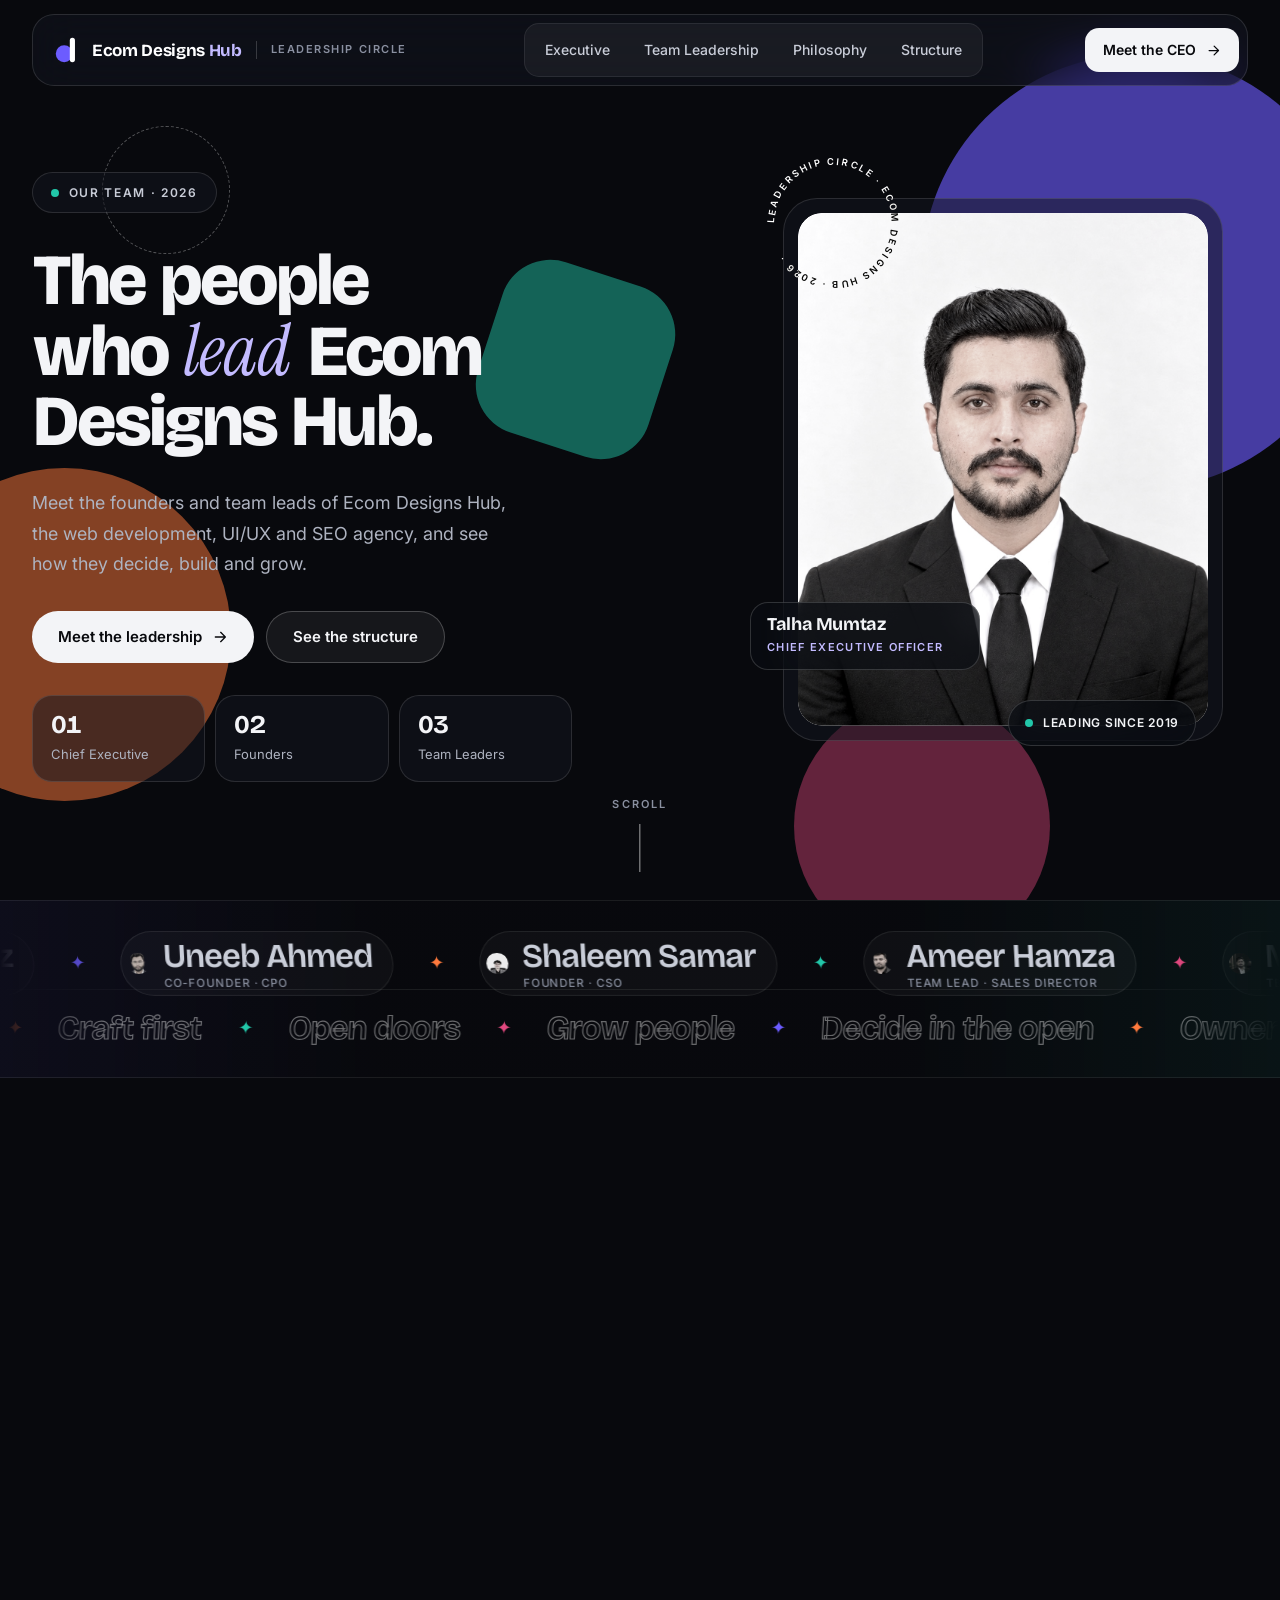
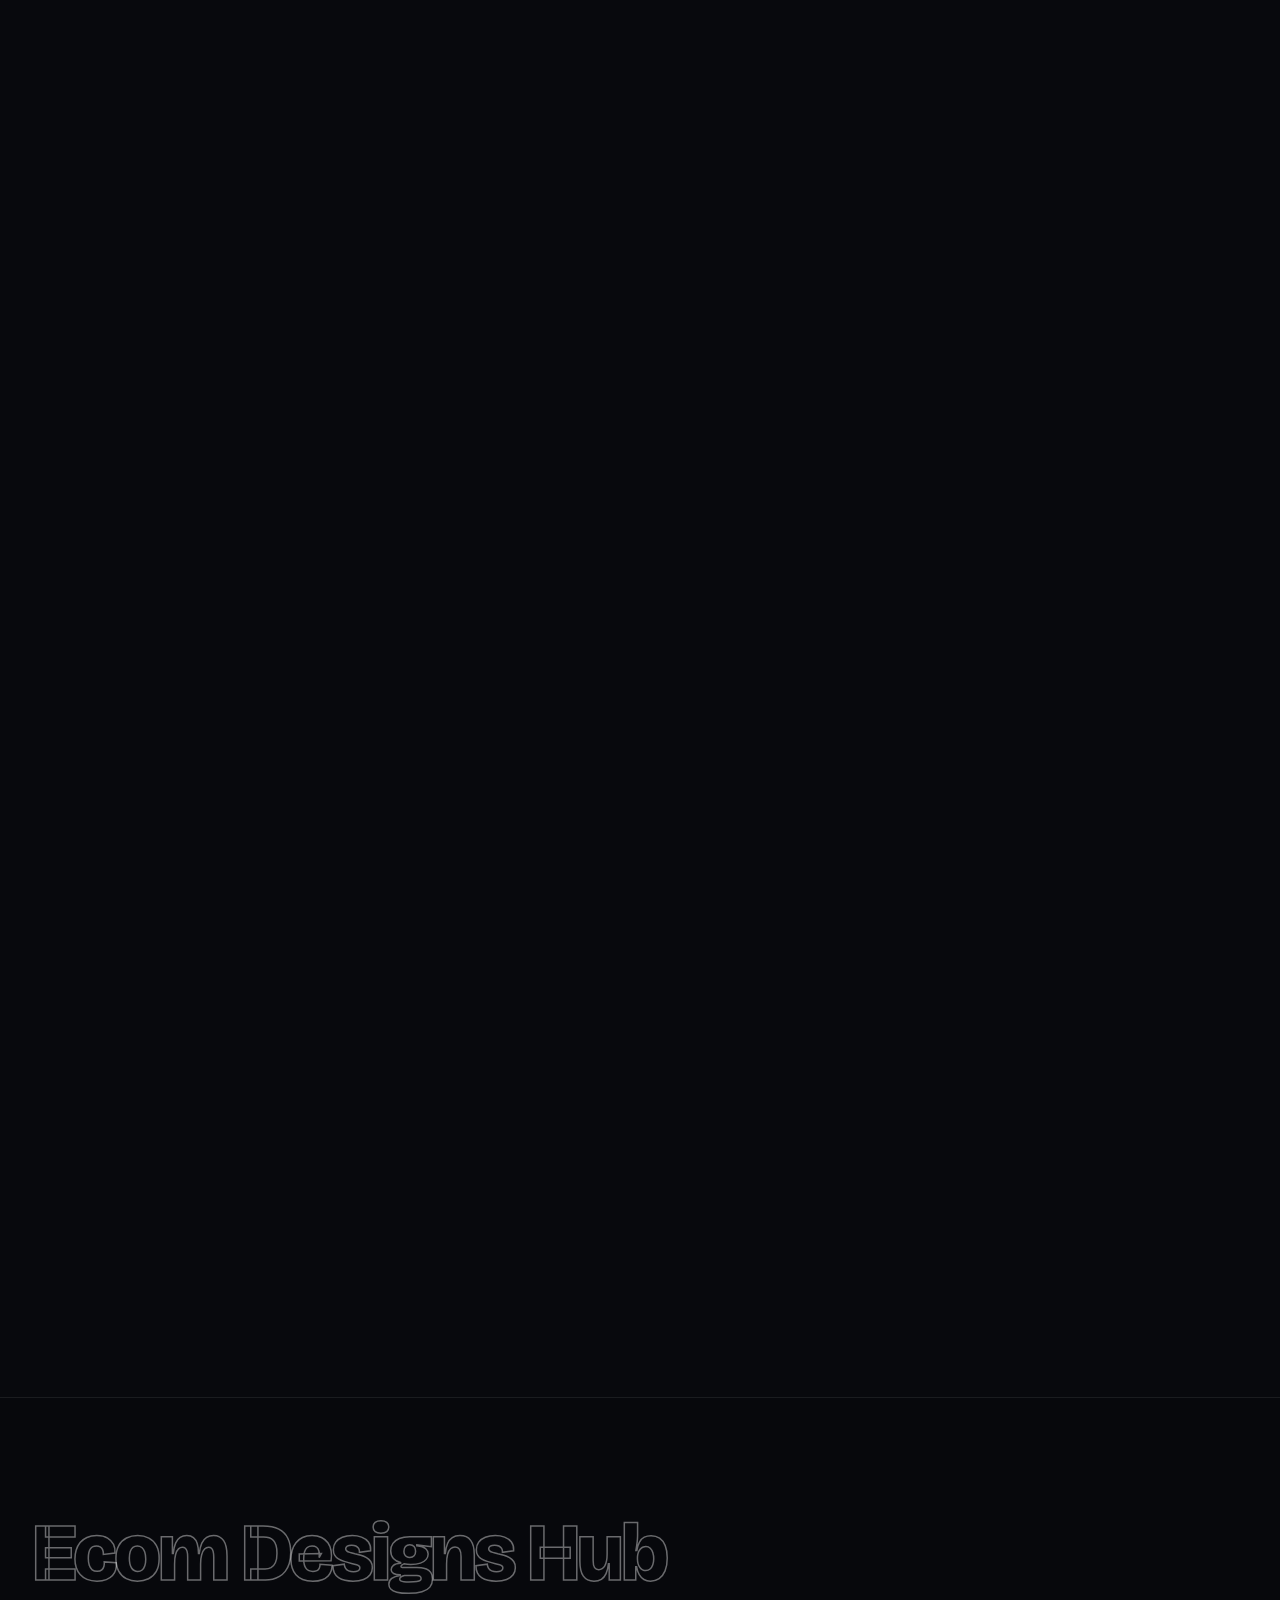
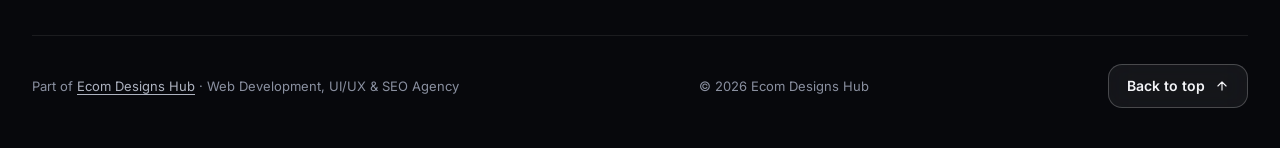
==== index.html @ f0efd085 "add new card" ====
<!doctype html>
<html lang="en">
<head>
  <meta charset="utf-8">
  <meta name="viewport" content="width=device-width, initial-scale=1, viewport-fit=cover">
  <meta name="robots" content="index, follow">
  <meta name="theme-color" content="#08090D">
  <title>Our Team | Ecom Designs Hub</title>
  <meta name="description" content="Meet the team behind Ecom Designs Hub, the web development, UI/UX and SEO agency. Our CEO, founders and team leads who guide sales, production and development.">
  <link rel="canonical" href="https://ecomdesignshub.info/">

  <meta property="og:type" content="website">
  <meta property="og:site_name" content="Ecom Designs Hub">
  <meta property="og:title" content="Our Team | Ecom Designs Hub">
  <meta property="og:description" content="Meet the CEO, founders and team leads behind Ecom Designs Hub.">
  <meta property="og:url" content="https://ecomdesignshub.info/">
  <meta property="og:image" content="https://ecomdesignshub.info/assets/ceo.jpg">
  <meta property="og:image:alt" content="Talha Mumtaz, CEO of Ecom Designs Hub">
  <meta name="twitter:card" content="summary_large_image">
  <meta name="twitter:title" content="Our Team | Ecom Designs Hub">
  <meta name="twitter:description" content="Meet the CEO, founders and team leads behind Ecom Designs Hub.">
  <meta name="twitter:image" content="https://ecomdesignshub.info/assets/ceo.jpg">

  <script type="application/ld+json">
  {
    "@context": "https://schema.org",
    "@graph": [
      {
        "@type": "Organization",
        "@id": "https://ecomdesignshub.com/#organization",
        "name": "Ecom Designs Hub",
        "url": "https://ecomdesignshub.com/",
        "founder": [
          { "@id": "https://ecomdesignshub.info/#shaleem-samar" },
          { "@id": "https://ecomdesignshub.info/#uneeb-ahmed" }
        ],
        "sameAs": [
          "https://ecomdesignshub.info/",
          "https://fursonadesignshub.com/"
        ]
      },
      {
        "@type": "AboutPage",
        "@id": "https://ecomdesignshub.info/#webpage",
        "url": "https://ecomdesignshub.info/",
        "name": "Our Team | Ecom Designs Hub",
        "description": "Meet the team behind Ecom Designs Hub: the CEO, founders and team leads.",
        "about": { "@id": "https://ecomdesignshub.com/#organization" },
        "mainEntity": { "@id": "https://ecomdesignshub.com/#organization" }
      },
      { "@type": "Person", "@id": "https://ecomdesignshub.info/#talha-mumtaz", "name": "Talha Mumtaz", "jobTitle": "Chief Executive Officer", "image": "https://ecomdesignshub.info/assets/ceo.jpg", "worksFor": { "@id": "https://ecomdesignshub.com/#organization" } },
      { "@type": "Person", "@id": "https://ecomdesignshub.info/#uneeb-ahmed", "name": "Uneeb Ahmed", "jobTitle": "Co-Founder & Chief Production Officer", "image": "https://ecomdesignshub.info/assets/uneebCo-founder.png", "worksFor": { "@id": "https://ecomdesignshub.com/#organization" } },
      { "@type": "Person", "@id": "https://ecomdesignshub.info/#shaleem-samar", "name": "Shaleem Samar", "jobTitle": "Founder & Chief Sales Officer", "image": "https://ecomdesignshub.info/assets/shaleem-portrait.jpg", "worksFor": { "@id": "https://ecomdesignshub.com/#organization" } },
      { "@type": "Person", "@id": "https://ecomdesignshub.info/#muhammad-farooq", "name": "Muhammad Farooq", "jobTitle": "Team Lead & Floor Manager", "worksFor": { "@id": "https://ecomdesignshub.com/#organization" } },
      { "@type": "Person", "@id": "https://ecomdesignshub.info/#ameer-hamza", "name": "Ameer Hamza", "jobTitle": "Team Lead & Sales Director", "worksFor": { "@id": "https://ecomdesignshub.com/#organization" } },
      { "@type": "Person", "@id": "https://ecomdesignshub.info/#muhammad-moiz", "name": "Muhammad Moiz", "jobTitle": "Team Lead, Development", "worksFor": { "@id": "https://ecomdesignshub.com/#organization" } },
      { "@type": "Person", "@id": "https://ecomdesignshub.info/#kashmala", "name": "Kashmala", "jobTitle": "HR Manager & Marketing Head", "image": "https://ecomdesignshub.info/assets/kashmala.jpeg", "worksFor": { "@id": "https://ecomdesignshub.com/#organization" } }
    ]
  }
  </script>
  <link rel="preconnect" href="https://fonts.googleapis.com">
  <link rel="preconnect" href="https://fonts.gstatic.com" crossorigin>
  <link rel="icon" type="image/svg+xml" href="assets/logo-mark.svg">
  <link rel="stylesheet" href="https://fonts.googleapis.com/css2?family=Bricolage+Grotesque:opsz,wght@12..96,400..800&family=Instrument+Serif:ital@0;1&family=Inter:wght@400;500;600;700&family=Oswald:wght@400;500;600&display=swap">
  <link rel="stylesheet" href="styles.css">
</head>
<body class="is-loading">

  <!-- Preloader -->
  <div class="preloader" aria-hidden="true">
    <div class="pl-head pl-fade">
      <span class="pl-brand-sm"><img class="pl-mark" src="assets/logo-mark.svg" alt="" width="38" height="38">Leadership Circle</span>
      <span class="pl-meta">Our team · 2026</span>
    </div>
    <div class="pl-center">
      <span class="pl-ring"></span>
      <span class="pl-orb"></span>
      <span class="pl-chip pl-fade"><span class="pulse"></span>Meet our team</span>
      <p class="pl-word" id="plWord"><span class="pl-l">Ecom</span> <span class="pl-l"><em>Designs</em></span> <span class="pl-l">Hub</span></p>
      <p class="pl-tag pl-fade">The people who lead us</p>
    </div>
    <div class="pl-foot pl-fade">
      <span class="pl-label">Loading leadership</span>
      <span class="pl-bar"><span id="plBar"></span></span>
      <span class="pl-count"><span id="plCount">0</span>%</span>
    </div>
  </div>

  <!-- Hover cursor ring (fine pointers only, shown over interactive elements) -->
  <div class="cursor-ring" aria-hidden="true"><span class="cursor-label"></span></div>

  <!-- Scroll progress -->
  <div class="progress" aria-hidden="true"></div>

  <!-- Solid shapes behind the glass -->
  <div class="bg-shapes" aria-hidden="true">
    <div class="shape s1" data-speed="-0.12" data-depth="24"><span></span></div>
    <div class="shape s2" data-speed="0.08" data-depth="-18"><span></span></div>
    <div class="shape s3" data-speed="-0.2" data-depth="30"><span></span></div>
    <div class="shape s4" data-speed="0.16" data-depth="-26"><span></span></div>
    <div class="shape s5" data-speed="-0.06" data-depth="14"><span></span></div>
  </div>

  <a class="skip-link" href="#main">Skip to content</a>

  <!-- Header -->
  <header class="header" id="header">
    <div class="header-inner glass">
      <a class="brand" href="https://ecomdesignshub.com/" target="_blank" rel="noopener" aria-label="Ecom Designs Hub website (opens in a new tab)">
        <svg class="brand-mark" viewBox="0 0 32 32" width="30" height="30" aria-hidden="true">
          <circle class="bm-bowl" cx="13" cy="20" r="9"/>
          <rect class="bm-stem" x="19" y="3" width="5.5" height="26" rx="2.75"/>
        </svg>
        <span class="brand-name">Ecom Designs <b>Hub</b></span>
        <span class="brand-sep" aria-hidden="true"></span>
        <span class="brand-tag">Leadership Circle</span>
      </a>
      <nav class="nav" aria-label="Primary">
        <a class="nav-link" href="#executive" data-section="executive">Executive</a>
        <a class="nav-link" href="#team" data-section="team">Team Leadership</a>
        <a class="nav-link" href="#philosophy" data-section="philosophy">Philosophy</a>
        <a class="nav-link" href="#structure" data-section="structure">Structure</a>
      </nav>
      <div class="header-actions">
        <button type="button" class="btn btn-light btn-sm" data-open="talha" data-magnetic>
          Meet the CEO
          <svg width="15" height="15" viewBox="0 0 24 24" fill="none" stroke="currentColor" stroke-width="2" stroke-linecap="round" stroke-linejoin="round" aria-hidden="true"><path d="M5 12h14M13 5l7 7-7 7"/></svg>
        </button>
        <button type="button" class="burger" id="burger" aria-expanded="false" aria-controls="mobileMenu" aria-label="Open menu">
          <span></span><span></span>
        </button>
      </div>
    </div>
  </header>

  <!-- Mobile menu -->
  <div class="mobile-menu" id="mobileMenu" aria-hidden="true">
    <nav class="mm-nav" aria-label="Mobile">
      <a class="mm-link" href="#executive" style="--i:0"><span>01</span>Executive</a>
      <a class="mm-link" href="#team" style="--i:1"><span>02</span>Team Leadership</a>
      <a class="mm-link" href="#philosophy" style="--i:2"><span>03</span>Philosophy</a>
      <a class="mm-link" href="#structure" style="--i:3"><span>04</span>Structure</a>
    </nav>
    <div class="mm-foot" style="--i:4">
      <button type="button" class="btn btn-accent" data-open="talha">Meet the CEO</button>
      <a class="mm-note" href="https://ecomdesignshub.com/">Visit Ecom Designs Hub</a>
    </div>
  </div>

  <main id="main">

    <!-- 1. Hero -->
    <section class="hero" id="top">
      <div class="container hero-grid">
        <div class="hero-copy">
          <span class="eyebrow-chip glass" data-hero style="--d:.1s"><span class="pulse"></span>Our Team · 2026</span>
          <h1 class="hero-title" data-split data-hero-split>The people<br>who <em>lead</em> Ecom Designs Hub.</h1>
          <p class="hero-sub" data-hero style="--d:.5s">Meet the founders and team leads of Ecom Designs Hub, the web development, UI/UX and SEO agency, and see how they decide, build and grow.</p>
          <div class="hero-ctas" data-hero style="--d:.62s">
            <a class="btn btn-light" href="#executive" data-magnetic>
              Meet the leadership
              <svg width="16" height="16" viewBox="0 0 24 24" fill="none" stroke="currentColor" stroke-width="2" stroke-linecap="round" stroke-linejoin="round" aria-hidden="true"><path d="M5 12h14M13 5l7 7-7 7"/></svg>
            </a>
            <a class="btn btn-ghost" href="#structure" data-magnetic>See the structure</a>
          </div>
          <div class="hero-stats" data-hero style="--d:.74s">
            <div class="stat glass"><strong data-count="1" data-pad="2">00</strong><span>Chief Executive</span></div>
            <div class="stat glass"><strong data-count="2" data-pad="2">00</strong><span>Founders</span></div>
            <div class="stat glass"><strong data-count="4" data-pad="2">00</strong><span>Team Leaders</span></div>
          </div>
        </div>

        <div class="hero-visual" data-hero style="--d:.3s">
          <svg class="ring-text" viewBox="0 0 200 200" aria-hidden="true">
            <defs><path id="circlePath" d="M100,100 m-78,0 a78,78 0 1,1 156,0 a78,78 0 1,1 -156,0"/></defs>
            <text><textPath href="#circlePath">LEADERSHIP CIRCLE · ECOM DESIGNS HUB · 2026 · </textPath></text>
          </svg>
          <div class="tilt-wrap" data-tilt>
            <button type="button" class="portrait-card glass" data-open="talha" data-cursor="View" aria-label="Open profile of Talha Mumtaz, Chief Executive Officer">
              <span class="portrait-img"><img src="assets/ceo.jpg" alt="" width="1086" height="1448"></span>
              <span class="float-chip chip-name glass-dark"><strong>Talha Mumtaz</strong><small>Chief Executive Officer</small></span>
              <span class="float-chip chip-since glass-dark"><span class="pulse"></span>Leading since 2019</span>
            </button>
          </div>
        </div>
      </div>
      <a class="scroll-cue" href="#executive" aria-label="Scroll to executive leadership"><span>Scroll</span><i></i></a>
    </section>

    <!-- Marquee -->
    <section class="marquee" aria-hidden="true">
      <div class="mq-row"><div class="mq-track" id="mqNames"></div></div>
      <div class="mq-row reverse"><div class="mq-track outline" id="mqValues"></div></div>
    </section>

    <!-- 2. Executive leadership -->
    <section class="section" id="executive" aria-labelledby="exec-title">
      <div class="container">
        <header class="section-head">
          <div>
            <span class="kicker" data-reveal>01 — Executive Leadership</span>
            <h2 class="section-title" id="exec-title" data-split>Those who <em>set</em> direction.</h2>
          </div>
          <p class="section-lede" data-reveal style="--d:.15s">The chief executive and the two founders accountable for the company’s strategy, craft and people.</p>
        </header>
        <div id="ceoFeature"></div>
        <div class="founders" id="founders"></div>
      </div>
    </section>

    <!-- 3. Team leadership -->
    <section class="section" id="team" aria-labelledby="team-title">
      <div class="container">
        <header class="section-head">
          <div>
            <span class="kicker" data-reveal>02 — Team Leadership</span>
            <h2 class="section-title" id="team-title" data-split>Those who <em>guide</em> the teams.</h2>
          </div>
          <p class="section-lede" data-reveal style="--d:.15s">Four team leads and managers who turn direction into delivery, day to day.</p>
        </header>
        <div class="tabs glass" role="group" aria-label="Filter by team" data-reveal>
          <span class="tab-indicator" aria-hidden="true"></span>
          <button type="button" class="tab is-active" data-filter="all" aria-pressed="true">All teams</button>
          <button type="button" class="tab" data-filter="Sales" aria-pressed="false">Sales</button>
          <button type="button" class="tab" data-filter="Development" aria-pressed="false">Development</button>
          <button type="button" class="tab" data-filter="HR &amp; Marketing" aria-pressed="false">HR &amp; Marketing</button>
        </div>
        <div class="team-grid" id="teamGrid"></div>
      </div>
    </section>

    <!-- 4. Philosophy -->
    <section class="section" id="philosophy" aria-labelledby="phil-title">
      <div class="container">
        <div class="philo">
          <div class="philo-quote glass" data-reveal>
            <span class="kicker kicker-warm">03 — Leadership Philosophy</span>
            <h2 class="philo-title" id="phil-title">“Lead close to the work, decide in the open, and leave every client <em>better</em> than we found them.”</h2>
            <span class="philo-sign">— The leadership team</span>
          </div>
          <ol class="principles">
            <li class="principle glass" data-reveal><span class="pn">01</span><div><h3>Ownership</h3><p>Every project has one clear owner who sees it through, start to finish.</p></div></li>
            <li class="principle glass" data-reveal style="--d:.08s"><span class="pn">02</span><div><h3>Craft first</h3><p>Quality is reviewed before speed is celebrated.</p></div></li>
            <li class="principle glass" data-reveal style="--d:.16s"><span class="pn">03</span><div><h3>Open doors</h3><p>Anyone can bring a problem to any leader, any day.</p></div></li>
            <li class="principle glass" data-reveal style="--d:.24s"><span class="pn">04</span><div><h3>Grow people</h3><p>Leads are measured by how their teams grow.</p></div></li>
          </ol>
        </div>
      </div>
    </section>

    <!-- 5. Structure -->
    <section class="section" id="structure" aria-labelledby="struct-title">
      <div class="container">
        <header class="section-head">
          <div>
            <span class="kicker" data-reveal>04 — Leadership Connections</span>
            <h2 class="section-title" id="struct-title" data-split>How it all <em>connects.</em></h2>
          </div>
          <p class="section-lede" data-reveal style="--d:.15s">Reporting lines from the CEO, through the founders, to each team. Tap anyone to open their profile.</p>
        </header>
        <div class="tree-wrap glass" data-reveal>
          <ul class="tree">
            <li style="--lvl:0">
              <button type="button" class="node node-ceo" data-open="talha"><span class="av"><img src="assets/ceo.jpg" alt=""></span><span class="nt"><strong>Talha Mumtaz</strong><small>Chief Executive Officer</small></span></button>
              <ul>
                <li style="--lvl:1">
                  <button type="button" class="node" data-open="uneeb"><span class="av"><img src="assets/uneebCo-founder.png" alt="" class="cutout"></span><span class="nt"><strong>Uneeb Ahmed</strong><small>Co-Founder · CPO</small></span></button>
                </li>
                <li style="--lvl:1">
                  <button type="button" class="node" data-open="shaleem"><span class="av"><img src="assets/shaleem-portrait.jpg" alt=""></span><span class="nt"><strong>Shaleem Samar</strong><small>Founder · CSO</small></span></button>
                  <ul>
                    <li style="--lvl:2"><button type="button" class="node node-team" data-open="farooq"><span class="av sq"><img src="assets/farooq-TlandFloorManager.PNG" alt=""></span><span class="nt"><strong>Farooq</strong><small>Team Lead · Floor Manager</small></span></button></li>
                    <li style="--lvl:2"><button type="button" class="node node-team" data-open="hamza"><span class="av sq"><img src="assets/Ameer Hamza.png" alt="" class="cutout"></span><span class="nt"><strong>Ameer Hamza</strong><small>Team Lead · Sales Director</small></span></button></li>
                  </ul>
                </li>
                <li style="--lvl:1"><button type="button" class="node node-team" data-open="moiz"><span class="av sq"><img src="assets/MoizTL.jpg" alt=""></span><span class="nt"><strong>Muhammad Moiz</strong><small>Team Lead · Development</small></span></button></li>
                <li style="--lvl:1"><button type="button" class="node node-team" data-open="kashmala"><span class="av sq"><img src="assets/kashmala.jpeg" alt=""></span><span class="nt"><strong>Kashmala</strong><small>HR Manager · Marketing Head</small></span></button></li>
              </ul>
            </li>
          </ul>
        </div>
      </div>
    </section>
  </main>

  <!-- Footer -->
  <footer class="footer">
    <div class="container">
      <a class="footer-word" href="#top" aria-label="Back to top">Ecom Designs Hub</a>
      <div class="footer-row">
        <span>Part of <a href="https://ecomdesignshub.com/">Ecom Designs Hub</a> · Web Development, UI/UX &amp; SEO Agency</span>
        <span>© <span id="year">2026</span> Ecom Designs Hub</span>
        <a class="btn btn-ghost btn-sm" href="#top" data-magnetic>
          Back to top
          <svg width="14" height="14" viewBox="0 0 24 24" fill="none" stroke="currentColor" stroke-width="2" stroke-linecap="round" stroke-linejoin="round" aria-hidden="true"><path d="M12 19V5M5 12l7-7 7 7"/></svg>
        </a>
      </div>
    </div>
  </footer>

  <!-- Profile drawer -->
  <div class="drawer" id="drawer" aria-hidden="true">
    <div class="drawer-backdrop" data-close></div>
    <aside class="drawer-panel" role="dialog" aria-modal="true" aria-labelledby="dName">
      <button type="button" class="drawer-close" data-close aria-label="Close profile">
        <svg width="18" height="18" viewBox="0 0 24 24" fill="none" stroke="currentColor" stroke-width="2" stroke-linecap="round" aria-hidden="true"><path d="M6 6l12 12M18 6L6 18"/></svg>
      </button>
      <div class="drawer-body" id="drawerBody"></div>
    </aside>
  </div>

  <script src="script.js" defer></script>
</body>
</html>
---- styles.css ----
/* ==========================================================================
   Ecom Designs Hub — Leadership Circle
   Dark glass theme · solid colours only (no gradients)
   ========================================================================== */

:root {
  --bg: #08090D;
  --bg-2: #0E1017;
  --text: #F3F4F7;
  --muted: #AEB3C0;
  --muted-2: #C9CDD8;
  --faint: #8A90A0;

  --accent: #6C5CFF;
  --accent-light: #C3BBFF;
  --orange: #FF7A3D;
  --orange-light: #FFC7AB;
  --teal: #22C7A9;
  --teal-light: #A6F0E2;
  --pink: #E2487F;
  --brand-green: #8DC63F;

  --glass: rgba(20, 22, 31, 0.52);
  --glass-strong: rgba(14, 16, 23, 0.8);
  --glass-border: rgba(255, 255, 255, 0.12);
  --glass-border-strong: rgba(255, 255, 255, 0.2);
  --line: rgba(255, 255, 255, 0.28);

  --font-display: 'Bricolage Grotesque', 'Inter', system-ui, sans-serif;
  --font-serif: 'Instrument Serif', Georgia, serif;
  --font-body: 'Inter', system-ui, -apple-system, sans-serif;

  --gutter: clamp(16px, 4vw, 32px);
  --ease: cubic-bezier(.2, .8, .2, 1);
  --ease-io: cubic-bezier(.76, 0, .24, 1);
  --header-h: 84px;
}

/* ---------- Base ---------- */
*, *::before, *::after { box-sizing: border-box; }
html { scroll-behavior: smooth; scroll-padding-top: 100px; -webkit-text-size-adjust: 100%; }
body {
  margin: 0;
  background: var(--bg);
  color: var(--text);
  font-family: var(--font-body);
  font-size: 16px;
  line-height: 1.6;
  overflow-x: hidden;
  -webkit-font-smoothing: antialiased;
}
body.is-loading, body.is-locked { overflow: hidden; }
img { display: block; max-width: 100%; height: auto; }
a { color: inherit; text-decoration: none; }
button { font: inherit; color: inherit; background: none; border: 0; padding: 0; cursor: pointer; text-align: inherit; }
h1, h2, h3, p, ol, ul, dl, dd { margin: 0; }
ol, ul { padding: 0; list-style: none; }
::selection { background: var(--accent); color: #fff; }

/* ---------- Scrollbars ---------- */
html { color-scheme: dark; }
::-webkit-scrollbar { width: 10px; height: 10px; }
::-webkit-scrollbar-track { background: var(--bg); }
::-webkit-scrollbar-thumb { background: rgba(255, 255, 255, .16); border: 3px solid var(--bg); border-radius: 10px; }
::-webkit-scrollbar-thumb:hover { background: var(--accent); }
::-webkit-scrollbar-button { display: none; }
::-webkit-scrollbar-corner { background: transparent; }
/* Firefox only — in Chrome, scrollbar-color would override the ::-webkit styles above */
@supports not selector(::-webkit-scrollbar) {
  html { scrollbar-width: thin; scrollbar-color: rgba(255, 255, 255, .2) var(--bg); }
  .drawer-panel { scrollbar-width: thin; scrollbar-color: rgba(255, 255, 255, .2) transparent; }
}
:focus-visible { outline: 2px solid var(--accent-light); outline-offset: 3px; border-radius: 10px; }
em { font-family: var(--font-serif); font-style: italic; font-weight: 400; letter-spacing: -0.01em; color: var(--accent-light); }

.container { width: min(1280px, 100% - 2 * var(--gutter)); margin-inline: auto; }
main, .footer, .marquee { position: relative; z-index: 1; }

.skip-link { position: absolute; left: 16px; top: -60px; z-index: 200; padding: 12px 18px; background: #fff; color: #000; border-radius: 10px; font-weight: 600; }
.skip-link:focus { top: 16px; }

.glass {
  background: var(--glass);
  -webkit-backdrop-filter: blur(24px) saturate(160%);
  backdrop-filter: blur(24px) saturate(160%);
  border: 1px solid var(--glass-border);
}
.glass-dark {
  background: rgba(10, 12, 18, 0.68);
  -webkit-backdrop-filter: blur(18px) saturate(150%);
  backdrop-filter: blur(18px) saturate(150%);
  border: 1px solid rgba(255, 255, 255, 0.16);
}

.pulse { display: inline-block; width: 8px; height: 8px; border-radius: 50%; background: var(--teal); flex: none; animation: pulse 2.2s ease-in-out infinite; }

/* ---------- Preloader ---------- */
.preloader {
  position: fixed; inset: 0; z-index: 150;
  display: grid; grid-template-rows: auto 1fr auto;
  padding: clamp(20px, 3vw, 36px);
  background: #0B0C11;
  overflow: hidden;
  transition: transform 1.1s var(--ease-io);
}
body.loaded .preloader { transform: translateY(-100%); transition-delay: .65s; }

.pl-head { position: relative; z-index: 1; display: flex; justify-content: space-between; align-items: center; gap: 16px; font-size: 12px; font-weight: 600; letter-spacing: .16em; text-transform: uppercase; color: var(--faint); }
.pl-brand-sm { display: inline-flex; align-items: center; gap: 12px; color: var(--muted-2); }
.pl-mark { width: 38px; height: 38px; border-radius: 11px; border: 1px solid rgba(108, 92, 255, .45); }

.pl-center { position: relative; display: flex; flex-direction: column; align-items: center; justify-content: center; gap: clamp(18px, 2.4vw, 30px); text-align: center; }
.pl-ring { position: absolute; width: min(78vw, 640px); aspect-ratio: 1; border-radius: 50%; border: 1px dashed rgba(255, 255, 255, .12); animation: spin 50s linear infinite; }
.pl-orb { position: absolute; width: min(36vw, 300px); aspect-ratio: 1; border-radius: 50%; background: var(--accent); opacity: .22; animation: plOrb 1.6s var(--ease) both; }
.pl-chip { position: relative; display: inline-flex; align-items: center; gap: 10px; padding: 9px 16px; border-radius: 999px; background: rgba(255, 255, 255, .06); border: 1px solid rgba(255, 255, 255, .12); -webkit-backdrop-filter: blur(16px); backdrop-filter: blur(16px); font-size: 11px; font-weight: 600; letter-spacing: .16em; text-transform: uppercase; color: var(--muted-2); }
.pl-word { position: relative; margin: 0; font-family: var(--font-display); font-weight: 700; font-size: clamp(48px, 10vw, 152px); line-height: .95; letter-spacing: -.05em; color: var(--text); visibility: hidden; }
.pl-word.is-split { visibility: visible; }
.pl-word em { font-weight: 400; letter-spacing: -.02em; color: var(--accent-light); padding-right: .04em; }
.pl-l { white-space: nowrap; }
.pl-word .c { display: inline-block; overflow: hidden; vertical-align: top; padding-bottom: .12em; margin-bottom: -.12em; }
.pl-word em .c { padding-right: .08em; margin-right: -.08em; } /* keep italic overhang from clipping */
.pl-word .ci { display: inline-block; transform: translateY(115%); }
.pl-word.is-split .ci { animation: plIn 1s var(--ease) both; animation-delay: calc(var(--i) * 45ms + .15s); }
body.loaded .pl-word .ci { animation: plOut .7s var(--ease-io) both; animation-delay: calc(var(--i) * 22ms); }
.pl-tag { position: relative; margin: 0; font-family: var(--font-serif); font-style: italic; font-size: clamp(18px, 1.8vw, 24px); color: var(--muted); }

.pl-foot { position: relative; z-index: 1; display: grid; grid-template-columns: auto minmax(0, 1fr) auto; align-items: center; gap: clamp(14px, 2vw, 28px); font-size: 12px; font-weight: 600; letter-spacing: .16em; text-transform: uppercase; color: var(--faint); }
.pl-bar { height: 2px; border-radius: 2px; background: rgba(255, 255, 255, .1); overflow: hidden; }
.pl-bar span { display: block; height: 100%; width: 100%; background: var(--accent); transform: scaleX(0); transform-origin: 0 50%; }
.pl-count { min-width: 4ch; text-align: right; font-family: var(--font-display); font-weight: 600; font-size: clamp(26px, 2.6vw, 36px); letter-spacing: -.03em; color: var(--text); font-variant-numeric: tabular-nums; text-transform: none; }

.pl-fade { animation: plFadeIn .9s var(--ease) both; animation-delay: .5s; }
body.loaded .pl-fade { animation: plFadeOut .45s var(--ease) both; }
body.loaded .pl-orb { animation: plOrbOut .8s var(--ease-io) both; }

/* ---------- Cursor ---------- */
/* the native cursor stays as is; the ring only appears over interactive elements */
.cursor-ring {
  position: fixed; top: 0; left: 0; z-index: 140; pointer-events: none;
  width: 20px; height: 20px; margin: -10px 0 0 -10px; border-radius: 50%;
  border: 1px solid var(--accent-light);
  display: grid; place-items: center;
  opacity: 0;
  transition: width .4s var(--ease), height .4s var(--ease), margin .4s var(--ease), background-color .3s, border-color .3s, opacity .3s;
}
body.has-cursor .cursor-ring.is-hover { opacity: 1; width: 52px; height: 52px; margin: -26px 0 0 -26px; background: rgba(108, 92, 255, .14); }
body.has-cursor .cursor-ring.is-label { opacity: 1; width: 80px; height: 80px; margin: -40px 0 0 -40px; border-color: var(--accent); background: var(--accent); }
.cursor-label { font-size: 11px; font-weight: 700; letter-spacing: .12em; text-transform: uppercase; color: #fff; opacity: 0; transition: opacity .2s; }
.cursor-ring.is-label .cursor-label { opacity: 1; }

/* ---------- Progress ---------- */
.progress { position: fixed; top: 0; left: 0; z-index: 60; width: 100%; height: 3px; background: var(--accent); transform: scaleX(var(--p, 0)); transform-origin: 0 50%; }

/* ---------- Background shapes ---------- */
.bg-shapes { position: fixed; inset: 0; z-index: 0; pointer-events: none; overflow: hidden; }
.shape { position: absolute; will-change: transform; }
.shape span { display: block; width: 100%; height: 100%; animation: float 10s ease-in-out infinite alternate; }
.s1 { top: 6%; right: -6%; width: clamp(240px, 34vw, 500px); aspect-ratio: 1; }
.s1 span { border-radius: 50%; background: var(--accent); opacity: .62; }
.s2 { top: 52%; left: -8%; width: clamp(200px, 26vw, 380px); aspect-ratio: 1; }
.s2 span { border-radius: 50%; background: var(--orange); opacity: .5; animation-duration: 13s; animation-direction: alternate-reverse; }
.s3 { top: 30%; left: 38%; width: clamp(120px, 14vw, 220px); aspect-ratio: 1; }
.s3 span { border-radius: 28%; background: var(--teal); opacity: .48; transform: rotate(18deg); animation-name: floatRot; animation-duration: 15s; }
.s4 { bottom: -6%; right: 18%; width: clamp(160px, 20vw, 300px); aspect-ratio: 1; }
.s4 span { border-radius: 50%; background: var(--pink); opacity: .42; animation-duration: 11s; }
.s5 { top: 14%; left: 8%; width: clamp(90px, 10vw, 150px); aspect-ratio: 1; }
.s5 span { border-radius: 50%; border: 1.5px dashed rgba(255, 255, 255, .3); animation: spin 30s linear infinite; }

/* ---------- Buttons ---------- */
.btn {
  position: relative; display: inline-flex; align-items: center; justify-content: center; gap: 10px;
  min-height: 52px; padding: 0 26px; border-radius: 999px;
  font-size: 15px; font-weight: 600; white-space: nowrap; overflow: hidden; isolation: isolate;
  transition: color .35s var(--ease), border-color .35s, transform .45s var(--ease);
}
/* fill wipe on hover (solid colour, slides up) */
.btn::before { content: ""; position: absolute; inset: 0; z-index: -1; border-radius: inherit; transform: translateY(101%); transition: transform .5s var(--ease); }
.btn:hover::before { transform: translateY(0); }
.btn svg { transition: transform .35s var(--ease); }
.btn:hover svg { transform: translateX(5px); }
.btn-light { background: var(--text); color: var(--bg); }
.btn-light::before { background: var(--accent); }
.btn-light:hover { color: #fff; }
.btn-ghost { background: rgba(255, 255, 255, .06); border: 1px solid rgba(255, 255, 255, .22); color: var(--text); -webkit-backdrop-filter: blur(16px); backdrop-filter: blur(16px); }
.btn-ghost::before { background: var(--text); }
.btn-ghost:hover { color: var(--bg); border-color: var(--text); }
.btn-accent { background: var(--accent); color: #fff; }
.btn-accent::before { background: var(--text); }
.btn-accent:hover { color: var(--bg); }
.btn-sm { min-height: 44px; padding: 0 18px; font-size: 14px; border-radius: 14px; }

/* ---------- Header ---------- */
.header {
  position: fixed; top: 0; left: 0; right: 0; z-index: 50;
  padding: 14px var(--gutter);
  transform: translateY(-140%);
  transition: transform .7s var(--ease);
}
body.loaded .header { transform: none; transition-delay: 1.1s; }
body.loaded .header.is-hidden { transform: translateY(-140%); transition-delay: 0s; }
.header-inner {
  max-width: 1240px; margin: 0 auto;
  display: flex; align-items: center; justify-content: space-between; gap: 12px;
  padding: 8px 8px 8px 10px; border-radius: 22px;
  transition: max-width .6s var(--ease), background-color .4s, border-color .4s;
}
.header.is-scrolled .header-inner { max-width: 1180px; background: var(--glass-strong); border-color: var(--glass-border-strong); }
/* logo: violet "d" mark (bowl + white stem, from the original split-stem d) + one-line wordmark */
.brand {
  display: flex; align-items: center; gap: 10px; min-height: 44px; padding: 6px 14px 6px 8px; border-radius: 14px;
  border: 1px solid transparent;
  transition: background-color .4s var(--ease), border-color .4s var(--ease);
}
.brand:hover, .brand:focus-visible { background: rgba(255, 255, 255, .05); border-color: rgba(255, 255, 255, .1); }
.brand-mark { flex: none; width: 30px; height: 30px; overflow: visible; }
.bm-bowl { fill: var(--accent); transform-box: fill-box; transform-origin: center; transition: transform .6s var(--ease), fill .35s; }
.bm-stem { fill: #fff; transition: transform .6s var(--ease); }
.brand:hover .bm-bowl, .brand:focus-visible .bm-bowl { transform: scale(1.12); fill: var(--accent-light); }
.brand:hover .bm-stem, .brand:focus-visible .bm-stem { transform: translateY(-2px); }
.brand-name { font-family: var(--font-display); font-weight: 700; font-size: 17px; letter-spacing: -.02em; color: #fff; white-space: nowrap; }
.brand-name b { font-weight: 700; color: var(--accent-light); transition: color .35s; }
.brand:hover .brand-name b { color: #fff; }
.brand-sep { width: 1px; height: 18px; margin: 0 4px; background: rgba(255, 255, 255, .18); }
.brand-tag { font-size: 11px; font-weight: 600; letter-spacing: .14em; text-transform: uppercase; color: var(--faint); white-space: nowrap; transition: color .35s; }
.brand:hover .brand-tag { color: var(--muted-2); }

.nav { display: flex; gap: 2px; padding: 4px; border-radius: 15px; background: rgba(255, 255, 255, .05); border: 1px solid rgba(255, 255, 255, .08); }
.nav-link { position: relative; padding: 11px 16px; border-radius: 11px; font-size: 14px; font-weight: 500; color: var(--muted-2); white-space: nowrap; transition: color .3s, background-color .3s; }
.nav-link::after { content: ""; position: absolute; left: 16px; right: 16px; bottom: 6px; height: 2px; border-radius: 2px; background: var(--accent); transform: scaleX(0); transform-origin: right; transition: transform .45s var(--ease); }
.nav-link:hover { color: #fff; }
.nav-link:hover::after, .nav-link.is-active::after { transform: scaleX(1); transform-origin: left; }
.nav-link.is-active { color: #fff; background: rgba(255, 255, 255, .08); }

.header-actions { display: flex; align-items: center; gap: 8px; }

.burger { display: none; width: 44px; height: 44px; border-radius: 13px; background: rgba(255, 255, 255, .08); border: 1px solid rgba(255, 255, 255, .12); flex-direction: column; align-items: center; justify-content: center; gap: 6px; }
.burger span { width: 18px; height: 2px; border-radius: 2px; background: #fff; transition: transform .45s var(--ease); }
.burger[aria-expanded="true"] span:first-child { transform: translateY(4px) rotate(45deg); }
.burger[aria-expanded="true"] span:last-child { transform: translateY(-4px) rotate(-45deg); }

/* ---------- Mobile menu ---------- */
.mobile-menu {
  position: fixed; inset: 0; z-index: 45;
  display: flex; flex-direction: column; justify-content: space-between; gap: 32px;
  padding: 120px var(--gutter) 40px;
  background: rgba(8, 9, 13, .82);
  -webkit-backdrop-filter: blur(28px) saturate(150%);
  backdrop-filter: blur(28px) saturate(150%);
  opacity: 0; visibility: hidden;
  transition: opacity .45s var(--ease), visibility .45s;
}
.mobile-menu.is-open { opacity: 1; visibility: visible; }
.mm-nav { display: flex; flex-direction: column; }
.mm-link, .mm-foot { opacity: 0; transform: translateY(40px); transition: opacity .6s var(--ease), transform .7s var(--ease); transition-delay: calc(var(--i) * 70ms + .1s); }
.mobile-menu.is-open .mm-link, .mobile-menu.is-open .mm-foot { opacity: 1; transform: none; }
.mm-link { display: flex; align-items: baseline; gap: 16px; padding: 14px 0; border-bottom: 1px solid rgba(255, 255, 255, .1); font-family: var(--font-display); font-weight: 700; font-size: clamp(26px, 7vw, 38px); line-height: 1.1; letter-spacing: -.025em; }
.mm-link span { font-family: var(--font-body); font-size: 13px; font-weight: 600; color: var(--accent-light); letter-spacing: .1em; }
.mm-foot { display: flex; flex-direction: column; align-items: flex-start; gap: 14px; }
.mm-note { font-size: 13px; color: var(--faint); }

/* ---------- Split text & reveal ---------- */
.w { display: inline-block; overflow: hidden; vertical-align: top; padding: 0 .02em .1em; margin-bottom: -.1em; }
.wi { display: inline-block; transform: translateY(110%) rotate(4deg); transform-origin: 0 100%; transition: transform 1.1s var(--ease); transition-delay: calc(var(--i) * 70ms + var(--base, 0ms)); }
.is-in .wi { transform: none; }

[data-reveal] { opacity: 0; transform: translateY(56px); transition: opacity 1s var(--ease), transform 1.1s var(--ease); transition-delay: var(--d, 0s); }
[data-reveal].is-in { opacity: 1; transform: none; }

[data-hero] { opacity: 0; transform: translateY(34px); transition: opacity 1s var(--ease), transform 1.1s var(--ease); transition-delay: calc(var(--d, 0s) + 1.15s); }
body.loaded [data-hero] { opacity: 1; transform: none; }

/* ---------- Hero ---------- */
.hero { position: relative; min-height: 100vh; min-height: 100svh; display: flex; flex-direction: column; justify-content: center; padding: clamp(120px, 16vh, 170px) 0 clamp(80px, 10vh, 120px); }
.hero-grid { display: grid; grid-template-columns: minmax(0, 1.15fr) minmax(0, .85fr); gap: clamp(40px, 5vw, 80px); align-items: center; }
.hero-copy { display: flex; flex-direction: column; gap: clamp(22px, 3vw, 32px); }
.eyebrow-chip { align-self: flex-start; display: inline-flex; align-items: center; gap: 10px; padding: 10px 18px; border-radius: 999px; font-size: 12px; font-weight: 600; letter-spacing: .14em; text-transform: uppercase; color: var(--muted-2); }
.hero-title { font-family: var(--font-display); font-weight: 800; font-size: clamp(40px, 5.6vw, 84px); line-height: .98; letter-spacing: -.04em; }
.hero-title em { color: var(--accent-light); padding-right: .04em; }
.hero-title { --base: 1250ms; }
.hero-sub { max-width: 480px; font-size: clamp(16px, 1.4vw, 18px); line-height: 1.7; color: var(--muted); }
.hero-ctas { display: flex; flex-wrap: wrap; gap: 12px; }
.hero-stats { display: grid; grid-template-columns: repeat(3, minmax(0, 1fr)); gap: 10px; max-width: 540px; }
.stat { padding: 16px 18px; border-radius: 20px; transition: transform .5s var(--ease), border-color .3s, background-color .3s; }
.stat:hover { transform: translateY(-6px); border-color: var(--accent); background: rgba(30, 33, 46, .7); }
.stat strong { display: block; font-family: var(--font-display); font-weight: 700; font-size: clamp(22px, 2vw, 28px); line-height: 1; letter-spacing: -.03em; font-variant-numeric: tabular-nums; }
.stat span { display: block; margin-top: 6px; font-size: 13px; color: var(--muted); }

.hero-visual { position: relative; display: flex; justify-content: center; padding: 40px 0 56px; }
.ring-text { position: absolute; top: -10px; left: 0; width: clamp(110px, 12vw, 150px); height: auto; z-index: 2; animation: spin 22s linear infinite; mix-blend-mode: difference; }
/* difference blend: white text turns black wherever it passes over the white photo */
.ring-text text { fill: #fff; font-family: var(--font-body); font-size: 12.5px; font-weight: 600; letter-spacing: 3px; }
.tilt-wrap { width: min(440px, 100%); transform-style: preserve-3d; transition: transform .6s var(--ease); will-change: transform; }
.portrait-card { position: relative; display: block; width: 100%; padding: 14px; border-radius: 34px; transform-style: preserve-3d; }
.portrait-img { display: block; aspect-ratio: 4 / 5; border-radius: 24px; overflow: hidden; background: #fff; clip-path: inset(100% 0 0 0 round 24px); transition: clip-path 1.5s var(--ease-io) 1.3s; }
body.loaded .portrait-img { clip-path: inset(0 0 0 0 round 24px); }
.portrait-img img { width: 100%; height: 100%; object-fit: cover; object-position: 50% 20%; transform: scale(1.25); filter: grayscale(.6); transition: transform 1.8s var(--ease) 1.3s, filter .7s; }
body.loaded .portrait-img img { transform: scale(1); }
.portrait-card:hover .portrait-img img { transform: scale(1.06); filter: none; transition-delay: 0s; }
.float-chip { position: absolute; display: flex; align-items: center; gap: 10px; padding: 12px 16px; border-radius: 18px; text-align: left; transform: translateZ(50px); animation: bob 6s ease-in-out infinite; }
.float-chip strong { display: block; font-family: var(--font-display); font-weight: 700; font-size: 18px; line-height: 1.1; letter-spacing: -.02em; }
.float-chip small { display: block; margin-top: 4px; font-size: 11px; font-weight: 600; letter-spacing: .12em; text-transform: uppercase; color: var(--accent-light); }
.chip-name { left: -34px; bottom: 70px; flex-direction: column; align-items: flex-start; gap: 0; min-width: 230px; }
.chip-founders { top: 34px; right: -30px; border-radius: 999px; padding: 8px 16px 8px 8px; font-size: 12px; font-weight: 600; letter-spacing: .06em; text-transform: uppercase; animation-delay: -2s; }
.chip-since { right: 26px; bottom: -6px; border-radius: 999px; font-size: 12px; font-weight: 600; letter-spacing: .06em; text-transform: uppercase; animation-delay: -4s; }
.stack { display: flex; }
.stack i { width: 32px; height: 32px; border-radius: 50%; border: 2px solid #12141C; display: grid; place-items: center; font-style: normal; font-family: var(--font-display); font-weight: 700; font-size: 11px; color: #fff; }
.stack i + i { margin-left: -10px; }
.stack img { width: 100%; height: 100%; object-fit: cover; object-position: 50% 30%; border-radius: 50%; }
/* small round avatars: zoom in on the face */
.stack img, .node .av img, .d-person .av img { transform: scale(1.5); transform-origin: 50% 34%; }
.av img.cutout { transform: scale(2.4); transform-origin: 50% 9%; }

.scroll-cue { position: absolute; left: 50%; bottom: 28px; transform: translateX(-50%); display: flex; flex-direction: column; align-items: center; gap: 10px; font-size: 11px; font-weight: 600; letter-spacing: .2em; text-transform: uppercase; color: var(--faint); }
.scroll-cue i { position: relative; width: 1px; height: 48px; background: rgba(255, 255, 255, .15); overflow: hidden; }
.scroll-cue i::after { content: ""; position: absolute; inset: 0; background: #fff; animation: drip 2s var(--ease-io) infinite; }

/* ---------- Marquee ---------- */
.marquee { position: relative; display: grid; gap: 14px; padding: 30px 0; border-block: 1px solid rgba(255, 255, 255, .08); background: linear-gradient(90deg, rgba(108, 92, 255, .06), rgba(8, 9, 13, .6) 30%, rgba(8, 9, 13, .6) 70%, rgba(34, 199, 169, .06)); -webkit-backdrop-filter: blur(14px); backdrop-filter: blur(14px); overflow: hidden; }
.marquee::before { content: ""; position: absolute; inset: 50% 0 auto; height: 1px; background: linear-gradient(90deg, transparent, rgba(255, 255, 255, .08) 20%, rgba(255, 255, 255, .08) 80%, transparent); }
.mq-row { overflow: hidden; -webkit-mask-image: linear-gradient(90deg, transparent, #000 8%, #000 92%, transparent); mask-image: linear-gradient(90deg, transparent, #000 8%, #000 92%, transparent); }
.mq-track { display: flex; width: max-content; font-family: var(--font-display); font-weight: 600; font-size: clamp(20px, 2.6vw, 34px); line-height: 1.1; letter-spacing: -.03em; white-space: nowrap; will-change: transform; }
.mq-group { display: flex; flex: none; align-items: center; gap: 36px; padding-right: 36px; }
.mq-track .mq-item { color: var(--muted-2); transition: color .35s, -webkit-text-stroke-color .35s, opacity .35s; }
.mq-track .mq-star { font-size: .55em; display: inline-block; animation: spin 8s linear infinite; }

/* names row: avatar + name + role pill, opens the profile */
.mq-person { display: inline-flex; align-items: center; gap: 14px; padding: 6px 20px 6px 6px; border-radius: 999px; border: 1px solid rgba(255, 255, 255, .08); background: rgba(255, 255, 255, .03); cursor: pointer; transition: background-color .35s, border-color .35s, color .35s, transform .35s var(--ease); }
.mq-person .av { width: 1.55em; height: 1.55em; flex: none; border-radius: 50%; overflow: hidden; display: grid; place-items: center; font-size: .42em; font-weight: 700; color: #fff; filter: grayscale(.8); transition: filter .35s; }
.mq-person .av img { width: 100%; height: 100%; object-fit: cover; object-position: 50% 18%; }
.mq-name { display: inline-flex; flex-direction: column; }
.mq-name small { font-family: var(--font-body); font-size: .34em; font-weight: 500; letter-spacing: .08em; text-transform: uppercase; color: var(--faint); margin-top: 2px; }
.mq-name b { font-weight: inherit; background: linear-gradient(90deg, var(--accent-light), var(--teal-light)) no-repeat; background-size: 0% 100%; -webkit-background-clip: text; background-clip: text; transition: background-size .6s var(--ease), color .35s; }
.mq-person:hover { border-color: rgba(195, 187, 255, .3); }
.mq-person:hover .mq-name b { background-size: 100% 100%; color: transparent; }
.mq-person:hover .av { filter: none; }

/* values row: outlined text that fills with a gradient on hover */
.mq-track.outline .mq-item { color: transparent; -webkit-text-stroke: 1.2px rgba(255, 255, 255, .4); background: linear-gradient(90deg, var(--accent-light), var(--teal-light)); -webkit-background-clip: text; background-clip: text; background-size: 0% 100%; background-repeat: no-repeat; transition: background-size .6s var(--ease), -webkit-text-stroke-color .35s; }
.mq-track.outline .mq-item:hover { background-size: 100% 100%; -webkit-text-stroke-color: transparent; }

/* ---------- Sections ---------- */
.section { position: relative; padding: clamp(90px, 12vw, 160px) 0; }
.section-head { display: flex; flex-wrap: wrap; justify-content: space-between; align-items: flex-end; gap: 24px; margin-bottom: clamp(36px, 5vw, 64px); }
.kicker { display: inline-flex; align-items: center; gap: 12px; font-size: 12px; font-weight: 600; letter-spacing: .18em; text-transform: uppercase; color: var(--accent-light); }
.kicker::before { content: ""; width: 28px; height: 1px; background: currentColor; }
.kicker-warm { color: var(--orange-light); }
.section-title { margin-top: 14px; font-family: var(--font-display); font-weight: 800; font-size: clamp(32px, 4.2vw, 58px); line-height: 1.02; letter-spacing: -.035em; }
.section-lede { max-width: 380px; font-size: 16px; line-height: 1.7; color: var(--muted); }

/* ---------- Shared person pieces ---------- */
.avatar { position: relative; display: block; overflow: hidden; background: #161923; }
.avatar img { width: 100%; height: 100%; object-fit: cover; object-position: 50% 20%; filter: grayscale(.7); transition: transform 1.1s var(--ease), filter .6s; }
.mono { display: grid; place-items: center; width: 100%; height: 100%; font-family: var(--font-display); font-weight: 800; letter-spacing: -.05em; color: #fff; transition: transform 1.1s var(--ease); }
.badge { display: inline-flex; align-items: center; gap: 8px; align-self: flex-start; padding: 7px 13px; border-radius: 999px; font-size: 11px; font-weight: 700; letter-spacing: .12em; text-transform: uppercase; }
.badge-accent { border: 1px solid var(--accent); color: var(--accent-light); }
.badge-orange { background: rgba(255, 122, 61, .14); border: 1px solid rgba(255, 122, 61, .5); color: var(--orange-light); }
.badge-teal { background: rgba(34, 199, 169, .12); border: 1px solid rgba(34, 199, 169, .5); color: var(--teal-light); }
.badge-float { position: absolute; top: 10px; left: 10px; z-index: 2; padding: 5px 10px; font-size: 10px; letter-spacing: .1em; background: rgba(10, 12, 18, .62); -webkit-backdrop-filter: blur(14px); backdrop-filter: blur(14px); border: 1px solid rgba(255, 255, 255, .18); color: #fff; }
.tags { display: flex; flex-wrap: wrap; gap: 6px; }
.tag { padding: 7px 12px; border-radius: 999px; background: rgba(255, 255, 255, .07); border: 1px solid rgba(255, 255, 255, .14); font-size: 12px; font-weight: 500; transition: background-color .3s, border-color .3s, transform .3s var(--ease); }
.tag:hover { background: var(--accent); border-color: var(--accent); transform: translateY(-2px); }
.more { display: inline-flex; align-items: center; gap: 8px; font-size: 14px; font-weight: 600; color: var(--accent-light); }
.more svg { transition: transform .35s var(--ease); }

/* card shell: lift + sheen + accent border */
.card {
  position: relative; width: 100%; overflow: hidden; border-radius: 30px; cursor: pointer;
  transition: transform .6s var(--ease), border-color .4s, background-color .4s, box-shadow .5s;
}
.card::after { content: ""; position: absolute; top: 0; left: -75%; width: 45%; height: 100%; background: rgba(255, 255, 255, .07); transform: skewX(-20deg); transition: left 1s var(--ease); pointer-events: none; }
.card:hover, .card:focus-within { transform: translateY(-10px); border-color: var(--accent); background: rgba(28, 31, 44, .72); box-shadow: 0 30px 60px -30px rgba(0, 0, 0, .8); }
.ceo.card:hover, .ceo.card:focus-within { transform: translateY(-6px); }
.card:hover::after { left: 140%; }
.card:hover .avatar img, .card:focus-within .avatar img { transform: scale(1.07); filter: none; }
.card:hover .mono { transform: scale(1.12) rotate(-4deg); }
.card:hover .more svg { transform: translateX(6px); }

.slide-up { position: absolute; left: 10px; right: 10px; bottom: 10px; z-index: 2; display: flex; justify-content: space-between; gap: 10px; padding: 14px 16px; border-radius: 16px; font-size: 13px; line-height: 1.5; transform: translateY(calc(100% + 14px)); transition: transform .6s var(--ease); }
.slide-up b { font-weight: 600; color: var(--accent-light); white-space: nowrap; }
.card:hover .slide-up, .card:focus-within .slide-up { transform: none; }

/* ---------- CEO feature ---------- */
.ceo { display: grid; grid-template-columns: minmax(0, .9fr) minmax(0, 1.1fr); gap: clamp(24px, 4vw, 56px); padding: 18px; border-radius: 38px; text-align: left; }
.ceo .avatar { border-radius: 28px; aspect-ratio: 4 / 5; background: #fff; clip-path: inset(0 0 100% 0 round 28px); transition: clip-path 1.4s var(--ease-io) .2s; }
.is-in > .ceo .avatar { clip-path: inset(0 0 0 0 round 28px); }
.ceo-body { display: flex; flex-direction: column; justify-content: center; gap: 22px; padding: clamp(8px, 2vw, 28px) clamp(8px, 2vw, 24px) clamp(8px, 2vw, 24px) 0; }
.ceo-name { font-family: var(--font-display); font-weight: 800; font-size: clamp(36px, 4.2vw, 58px); line-height: .98; letter-spacing: -.04em; }
.quote { font-family: var(--font-serif); font-style: italic; font-size: clamp(19px, 1.8vw, 24px); line-height: 1.4; color: #E8EAF0; }
.ceo-bio { max-width: 540px; font-size: 16px; line-height: 1.75; color: var(--muted); }
.meta-grid { display: grid; grid-template-columns: repeat(auto-fit, minmax(150px, 1fr)); gap: 10px; }
.meta { padding: 16px 18px; border-radius: 18px; background: rgba(255, 255, 255, .05); border: 1px solid rgba(255, 255, 255, .12); transition: transform .5s var(--ease), border-color .3s; }
.meta:hover { transform: translateY(-5px); border-color: var(--accent); }
.meta small { display: block; font-size: 11px; font-weight: 600; letter-spacing: .12em; text-transform: uppercase; color: var(--faint); }
.meta span { display: block; margin-top: 6px; font-size: 15px; }
.ceo .btn { align-self: flex-start; }

/* ---------- Founders ---------- */
/* executive swap: fade the re-rendered cards in */
.is-swapped { animation: exec-swap .7s var(--ease) both; animation-delay: var(--d, 0s); }
@keyframes exec-swap { from { opacity: 0; transform: translateY(18px); } }
.founders { display: grid; grid-template-columns: repeat(2, minmax(0, 1fr)); gap: 24px; margin-top: 24px; }
.fcard { display: grid; grid-template-columns: minmax(150px, 210px) minmax(0, 1fr); gap: 22px; padding: 14px; text-align: left; }
.fcard .avatar { border-radius: 22px; aspect-ratio: 4 / 5; background: #fff; }
/* CEO and founders: whole photo on white, nothing cropped */
.ceo .avatar img:not(.cutout), .fcard .avatar img:not(.cutout) { object-fit: contain; object-position: 50% 100%; }
.ceo .avatar img.cutout, .fcard .avatar img.cutout { top: 40px; height: 118%; }
.fcard .mono { font-size: clamp(44px, 4.4vw, 64px); }
.fbody { display: flex; flex-direction: column; gap: 12px; padding: 10px 8px 8px 0; }
.fbody h3 { font-family: var(--font-display); font-weight: 700; font-size: clamp(22px, 2vw, 28px); line-height: 1.1; letter-spacing: -.025em; }
.role { font-size: 12px; font-weight: 700; letter-spacing: .1em; text-transform: uppercase; color: var(--accent-light); }
.fbody p { font-size: 15px; line-height: 1.65; color: var(--muted); }
.fbody .tags { margin-top: auto; }

/* ---------- Tabs & team ---------- */
.tabs { position: relative; display: inline-flex; flex-wrap: wrap; gap: 4px; padding: 6px; border-radius: 22px; margin-bottom: 28px; }
.tab-indicator { position: absolute; top: 0; left: 0; z-index: 0; border-radius: 16px; background: var(--accent); transition: transform .55s var(--ease), width .55s var(--ease), height .55s var(--ease); }
.tab { position: relative; z-index: 1; min-height: 44px; padding: 0 20px; border-radius: 16px; font-size: 14px; font-weight: 600; color: var(--muted-2); transition: color .3s; }
.tab:hover { color: #fff; }
.tab.is-active { color: #fff; }

.team-grid { display: grid; grid-template-columns: repeat(3, minmax(0, 1fr)); gap: 24px; align-items: stretch; }
.tcard { display: flex; flex-direction: column; gap: 18px; padding: 14px 14px 24px; text-align: left; height: 100%; }
.tbody { flex: 1; }
.tbody .more { margin-top: auto; }
.tcard .avatar { border-radius: 22px; aspect-ratio: 5 / 4; }
/* landscape crop: anchor to the top so heads keep their headroom under the badge */
.tcard .avatar img:not(.cutout) { object-position: 50% 0%; }
/* Kashmala's photo is on white: match the card to it */
.tcard .avatar:has(img[src*="kashmala"]) { background: #fff; }
.tcard .mono { font-size: clamp(48px, 4.4vw, 66px); }
.tbody { display: flex; flex-direction: column; gap: 10px; padding: 0 8px; }
.tbody h3 { font-family: var(--font-display); font-weight: 700; font-size: clamp(20px, 1.8vw, 24px); line-height: 1.1; letter-spacing: -.025em; }
.tbody .role-plain { font-size: 14px; font-weight: 500; color: var(--muted-2); }
.tbody p { font-size: 15px; line-height: 1.65; color: var(--muted); }
.team-item.is-hidden { display: none; }
.team-item.pop { animation: pop .7s var(--ease) both; animation-delay: calc(var(--i, 0) * 80ms); }

/* ---------- Philosophy ---------- */
.philo { display: grid; grid-template-columns: minmax(0, 1.05fr) minmax(0, .95fr); gap: clamp(24px, 4vw, 56px); align-items: start; }
.philo-quote { position: sticky; top: 120px; display: flex; flex-direction: column; gap: 26px; padding: clamp(28px, 4.4vw, 60px); border-radius: 40px; }
.philo-title { font-family: var(--font-display); font-weight: 600; font-size: clamp(24px, 2.6vw, 36px); line-height: 1.18; letter-spacing: -.025em; }
.philo-title em { color: var(--orange-light); }
.philo-sign { font-family: var(--font-serif); font-style: italic; font-size: 22px; color: var(--muted); }
.principles { display: flex; flex-direction: column; gap: 14px; }
.principle { display: grid; grid-template-columns: auto minmax(0, 1fr); gap: 22px; align-items: start; padding: 28px; border-radius: 26px; transition: background-color .45s var(--ease), border-color .45s, color .45s, transform .55s var(--ease); }
.principle .pn { font-family: var(--font-display); font-weight: 800; font-size: 36px; line-height: 1; letter-spacing: -.03em; color: transparent; -webkit-text-stroke: 1.5px var(--text); transition: -webkit-text-stroke-color .45s, color .45s; }
.principle h3 { font-family: var(--font-display); font-weight: 700; font-size: 20px; letter-spacing: -.015em; }
.principle p { margin-top: 6px; font-size: 15px; line-height: 1.65; color: var(--muted); transition: color .45s; }
.principle:hover { background: var(--text); border-color: var(--text); color: var(--bg); transform: translateX(-8px); }
.principle:hover .pn { color: var(--accent); -webkit-text-stroke-color: var(--accent); }
.principle:hover p { color: #3A3F4C; }

/* ---------- Structure tree ---------- */
.tree-wrap { padding: clamp(28px, 4vw, 56px) clamp(16px, 3vw, 40px); border-radius: 40px; overflow-x: auto; }
.tree, .tree ul { display: flex; justify-content: center; }
/* centred when it fits, scrolls from the left edge when it doesn't */
.tree { width: max-content; min-width: 100%; }
.tree ul { position: relative; padding-top: 34px; }
.tree li { position: relative; padding: 34px 12px 0; text-align: center; opacity: 0; transform: translateY(18px); transition: opacity .8s var(--ease), transform .9s var(--ease); transition-delay: calc(var(--lvl) * 220ms + 200ms); }
.tree > li { padding-top: 0; }
.tree-wrap.is-in .tree li { opacity: 1; transform: none; }
/* connectors */
.tree li::before, .tree li::after { content: ""; position: absolute; top: 0; right: 50%; width: 50%; height: 34px; border-top: 2px solid var(--line); }
.tree li::after { right: auto; left: 50%; border-left: 2px solid var(--line); }
.tree li:only-child::before, .tree li:only-child::after { display: none; }
.tree li:only-child { padding-top: 0; }
.tree li:first-child::before, .tree li:last-child::after { border: 0 none; }
.tree li:last-child::before { border-right: 2px solid var(--line); border-radius: 0 12px 0 0; }
.tree li:first-child::after { border-radius: 12px 0 0 0; }
.tree ul::before { content: ""; position: absolute; top: 0; left: 50%; width: 0; height: 34px; border-left: 2px solid var(--line); }
.tree > li > ul::before { border-left-color: var(--accent); }

.node { display: inline-flex; align-items: center; gap: 12px; padding: 10px 20px 10px 10px; border-radius: 999px; background: rgba(10, 12, 18, .7); -webkit-backdrop-filter: blur(18px); backdrop-filter: blur(18px); border: 1px solid rgba(255, 255, 255, .18); text-align: left; white-space: nowrap; transition: transform .45s var(--ease), border-color .3s, background-color .3s; }
.node:hover, .node:focus-visible { transform: translateY(-5px) scale(1.04); border-color: var(--accent); background: rgba(28, 31, 44, .85); }
.node .av { width: 46px; height: 46px; flex: none; border-radius: 50%; overflow: hidden; display: grid; place-items: center; font-family: var(--font-display); font-weight: 700; font-size: 15px; color: #fff; }
.node .av.sq { border-radius: 14px; }
.node .av img { width: 100%; height: 100%; object-fit: cover; object-position: 50% 18%; }
.nt strong { display: block; font-family: var(--font-display); font-weight: 700; font-size: 17px; letter-spacing: -.01em; }
.nt small { display: block; font-size: 12px; color: var(--muted); }
.node-ceo { padding: 12px 26px 12px 12px; border-color: rgba(255, 255, 255, .26); }
.node-ceo .av { width: 58px; height: 58px; }
.node-ceo .nt strong { font-size: 21px; }
.node-ceo .nt small { color: var(--accent-light); font-weight: 600; letter-spacing: .08em; text-transform: uppercase; font-size: 11px; }
.node-team { border-radius: 18px; background: rgba(255, 122, 61, .1); border-color: rgba(255, 122, 61, .45); }
.node-team .nt small { color: var(--orange-light); }

/* ---------- Footer ---------- */
.footer { padding: clamp(60px, 9vw, 120px) 0 40px; border-top: 1px solid rgba(255, 255, 255, .08); background: rgba(8, 9, 13, .7); -webkit-backdrop-filter: blur(16px); backdrop-filter: blur(16px); }
.footer-word { display: block; font-family: var(--font-display); font-weight: 800; font-size: clamp(34px, 6.4vw, 96px); line-height: 1; letter-spacing: -.04em; color: transparent; -webkit-text-stroke: 1.5px rgba(255, 255, 255, .4); transition: color .6s var(--ease), -webkit-text-stroke-color .6s; }
.footer-word:hover { color: var(--text); -webkit-text-stroke-color: var(--text); }
.footer-row { display: flex; flex-wrap: wrap; justify-content: space-between; align-items: center; gap: 16px; margin-top: 40px; padding-top: 28px; border-top: 1px solid rgba(255, 255, 255, .08); font-size: 13px; color: var(--faint); }
.footer-row span a { color: var(--muted); text-decoration: underline; text-underline-offset: 3px; }
.footer-row span a:hover { color: var(--text); }

/* ---------- Drawer ---------- */
.drawer { position: fixed; inset: 0; z-index: 120; visibility: hidden; transition: visibility 0s .8s; }
.drawer.is-open { visibility: visible; transition-delay: 0s; }
.drawer-backdrop { position: absolute; inset: 0; background: rgba(4, 5, 8, .6); -webkit-backdrop-filter: blur(6px); backdrop-filter: blur(6px); opacity: 0; transition: opacity .5s var(--ease); }
.drawer.is-open .drawer-backdrop { opacity: 1; }
.drawer-panel {
  position: absolute; top: 12px; right: 12px; bottom: 12px;
  width: min(580px, calc(100% - 24px));
  border-radius: 32px; overflow-y: auto; overscroll-behavior: contain;
  background: rgba(14, 16, 23, .86);
  -webkit-backdrop-filter: blur(30px) saturate(160%);
  backdrop-filter: blur(30px) saturate(160%);
  border: 1px solid var(--glass-border-strong);
  transform: translateX(calc(100% + 24px));
  transition: transform .8s var(--ease-io);
}
.drawer-panel::-webkit-scrollbar { width: 6px; }
.drawer-panel::-webkit-scrollbar-track { background: transparent; margin: 28px 0; }
.drawer-panel::-webkit-scrollbar-thumb { background: rgba(255, 255, 255, .18); border: 0; border-radius: 6px; }
.drawer-panel::-webkit-scrollbar-thumb:hover { background: var(--accent-light); }
.drawer.is-open .drawer-panel { transform: none; }
.drawer-close { position: sticky; top: 14px; float: right; margin: 14px 14px 0 0; z-index: 3; width: 44px; height: 44px; border-radius: 50%; display: grid; place-items: center; background: rgba(10, 12, 18, .7); border: 1px solid rgba(255, 255, 255, .2); -webkit-backdrop-filter: blur(12px); backdrop-filter: blur(12px); transition: transform .5s var(--ease), background-color .3s; }
.drawer-close:hover { transform: rotate(90deg); background: var(--accent); }
.drawer-body { padding: 14px; }
.dz { opacity: 0; transform: translateY(26px); }
.drawer.is-open .dz { animation: dz .8s var(--ease) both; animation-delay: calc(var(--i) * 70ms + .35s); }
.d-hero { position: relative; border-radius: 24px; overflow: hidden; aspect-ratio: 16 / 12; background: #fff; }
.d-hero img { width: 100%; height: 100%; object-fit: contain; object-position: 50% 100%; }
/* full-body cut-out photos: frame head-to-waist and leave headroom for the badge */
/* `translate` (not transform) centres it, so the hover scale on transform still works */
.avatar img.cutout, .d-hero img.cutout { position: absolute; top: 56px; left: 50%; translate: -50% 0; width: auto; max-width: none; height: 165%; object-fit: initial; }
.d-hero img.cutout { top: 40px; height: 118%; }
.d-hero .mono { font-size: clamp(90px, 20vw, 160px); }
.d-content { display: flex; flex-direction: column; gap: 22px; padding: 26px 14px 18px; }
.d-name { font-family: var(--font-display); font-weight: 800; font-size: clamp(30px, 4.6vw, 42px); line-height: 1; letter-spacing: -.035em; }
.d-facts { display: grid; grid-template-columns: repeat(2, minmax(0, 1fr)); gap: 10px; }
.d-section h4 { margin: 0 0 10px; font-size: 11px; font-weight: 700; letter-spacing: .16em; text-transform: uppercase; color: var(--accent-light); }
.d-section p { font-size: 16px; line-height: 1.75; color: var(--muted-2); }
.d-list li { display: flex; gap: 16px; align-items: baseline; padding: 12px 6px; border-bottom: 1px solid rgba(255, 255, 255, .08); border-radius: 10px; transition: background-color .3s, padding-left .4s var(--ease); }
.d-list li:last-child { border-bottom: 0; }
.d-list li:hover { background: rgba(255, 255, 255, .05); padding-left: 14px; }
.d-list b { font-family: var(--font-display); font-weight: 800; font-size: 18px; color: transparent; -webkit-text-stroke: 1px var(--text); }
.d-people { display: grid; grid-template-columns: repeat(auto-fill, minmax(200px, 1fr)); gap: 10px; }
.d-person { display: flex; align-items: center; gap: 12px; padding: 10px; border-radius: 16px; background: rgba(255, 255, 255, .05); border: 1px solid rgba(255, 255, 255, .12); text-align: left; transition: border-color .3s, transform .4s var(--ease), background-color .3s; }
.d-person:hover { border-color: var(--accent); transform: translateY(-3px); background: rgba(255, 255, 255, .08); }
.d-person .av { width: 44px; height: 54px; flex: none; border-radius: 12px; overflow: hidden; display: grid; place-items: center; font-family: var(--font-display); font-weight: 800; font-size: 15px; color: #fff; }
.d-person .av img { width: 100%; height: 100%; object-fit: cover; object-position: 50% 18%; }
.d-person strong { display: block; font-family: var(--font-display); font-weight: 700; font-size: 16px; }
.d-person small { display: block; font-size: 12px; color: var(--muted); }
.d-actions { display: flex; flex-wrap: wrap; gap: 10px; }

/* ---------- Keyframes ---------- */
@keyframes pulse { 0%, 100% { opacity: 1; transform: scale(1); } 50% { opacity: .35; transform: scale(.8); } }
@keyframes float { from { transform: translate(0, 0); } to { transform: translate(34px, -44px); } }
@keyframes floatRot { from { transform: translate(0, 0) rotate(18deg); } to { transform: translate(-30px, 36px) rotate(48deg); } }
@keyframes spin { to { transform: rotate(360deg); } }
@keyframes bob { 0%, 100% { translate: 0 0; } 50% { translate: 0 -10px; } }
@keyframes drip { 0% { transform: translateY(-100%); } 60%, 100% { transform: translateY(100%); } }
@keyframes pop { from { opacity: 0; transform: translateY(26px) scale(.96); } to { opacity: 1; transform: none; } }
@keyframes dz { from { opacity: 0; transform: translateY(26px); } to { opacity: 1; transform: none; } }
@keyframes plIn { from { transform: translateY(115%); } to { transform: none; } }
@keyframes plOut { from { transform: none; } to { transform: translateY(-115%); } }
@keyframes plFadeIn { from { opacity: 0; transform: translateY(12px); } to { opacity: 1; transform: none; } }
@keyframes plFadeOut { from { opacity: 1; } to { opacity: 0; transform: translateY(-12px); } }
@keyframes plOrb { from { transform: scale(0); } to { transform: scale(1); } }
@keyframes plOrbOut { to { transform: scale(2.4); opacity: 0; } }

/* ==========================================================================
   Responsive
   ========================================================================== */
@media (max-width: 1180px) {
  .brand-sep, .brand-tag { display: none; }
}

@media (max-width: 1100px) {
  .team-grid { grid-template-columns: repeat(2, minmax(0, 1fr)); }
  .fcard { grid-template-columns: 1fr; }
  .fcard .avatar { aspect-ratio: 16 / 11; }
}

@media (max-width: 960px) {
  .nav { display: none; }
  .burger { display: flex; }
  .hero-grid { grid-template-columns: 1fr; }
  .hero-visual { padding: 24px 0 48px; }
  .hero { min-height: auto; }
  .scroll-cue { display: none; }
  .ceo { grid-template-columns: 1fr; }
  .ceo .avatar { aspect-ratio: 4 / 4.2; }
  .ceo-body { padding: 8px 10px 14px; }
  .philo { grid-template-columns: 1fr; }
  .philo-quote { position: relative; top: 0; }
  .principle:hover { transform: translateY(-4px); }
}

@media (max-width: 760px) {
  .founders { grid-template-columns: 1fr; }
  .fcard { grid-template-columns: minmax(120px, 160px) minmax(0, 1fr); }
  .fcard .avatar { aspect-ratio: 4 / 5; }
}

@media (max-width: 900px) {
  /* tree becomes a vertical, indented list */
  .tree-wrap { overflow: visible; padding: 28px 20px; }
  .tree, .tree ul { display: block; }
  .tree { width: auto; min-width: 0; }
  .tree ul { padding: 0 0 0 26px; }
  .tree li { padding: 16px 0 0 26px; text-align: left; }
  .tree > li { padding: 0; }
  .tree > li > ul { padding-left: 22px; }
  /* :nth-child(n) lifts specificity above the desktop connector rules */
  .tree li:nth-child(n)::before { display: block; top: 44px; left: 0; right: auto; width: 22px; height: 0; border: 0; border-top: 2px solid var(--line); border-radius: 0; }
  .tree li:nth-child(n)::after { display: block; top: 0; left: 0; right: auto; width: 0; height: 100%; border: 0; border-left: 2px solid var(--line); border-radius: 0; }
  .tree li:last-child::after { height: 44px; }
  .tree li:only-child { padding-top: 16px; }
  .tree > li::before, .tree > li::after { display: none !important; }
  .tree ul::before { display: none; }
  .node { white-space: normal; }
}

@media (max-width: 600px) {
  :root { --gutter: 16px; }
  .pl-meta, .pl-label { display: none; }
  .pl-foot { grid-template-columns: minmax(0, 1fr) auto; }
  .header { padding: 10px 12px; }
  .header-inner { padding: 6px 6px 6px 8px; border-radius: 18px; }
  .header-actions .btn-sm { display: none; }
  .brand-name { font-size: 15px; }
  .brand-mark { width: 26px; height: 26px; }
  .hero { padding-top: 112px; }
  .hero-ctas .btn { flex: 1 1 100%; }
  .hero-stats { gap: 8px; }
  .stat { padding: 14px 12px; border-radius: 16px; }
  .stat span { font-size: 12px; }
  .chip-name { left: 10px; bottom: 26px; min-width: 0; }
  .chip-founders { right: 10px; top: 24px; }
  .chip-since { display: none; }
  .float-chip strong { font-size: 16px; }
  .ring-text { width: 96px; top: 0; left: -6px; }
  .team-grid { grid-template-columns: 1fr; }
  .fcard { grid-template-columns: 1fr; }
  .fcard .avatar { aspect-ratio: 16 / 12; }
  .tabs { display: flex; flex-wrap: nowrap; max-width: 100%; overflow-x: auto; scrollbar-width: none; border-radius: 18px; }
  .tabs::-webkit-scrollbar { display: none; }
  .tab { flex: 0 0 auto; padding: 0 16px; white-space: nowrap; }
  .principle { grid-template-columns: 1fr; gap: 12px; padding: 22px; }
  .principle .pn { font-size: 30px; }
  .d-facts { grid-template-columns: 1fr 1fr; }
  .drawer-panel { top: auto; right: 0; left: 0; bottom: 0; width: 100%; max-height: 92vh; max-height: 92svh; border-radius: 28px 28px 0 0; transform: translateY(105%); }
  .footer-row { flex-direction: column; align-items: flex-start; }
}

/* touch devices: no hover-only states hiding info */
@media (hover: none) {
  /* no hover on touch, so the quote pop-up would sit over the face for good — hide it */
  .slide-up { display: none; }
  .avatar img, .portrait-img img { filter: none; }
}

/* ==========================================================================
   Reduced motion
   ========================================================================== */
@media (prefers-reduced-motion: reduce) {
  *, *::before, *::after { animation-duration: .001ms !important; animation-iteration-count: 1 !important; transition-duration: .001ms !important; transition-delay: 0s !important; scroll-behavior: auto !important; }
  [data-reveal], [data-hero], .wi, .tree li, .dz, .pl-word .ci { opacity: 1 !important; transform: none !important; }
  .pl-word { visibility: visible; }
  .portrait-img, .ceo .avatar { clip-path: none !important; }
}
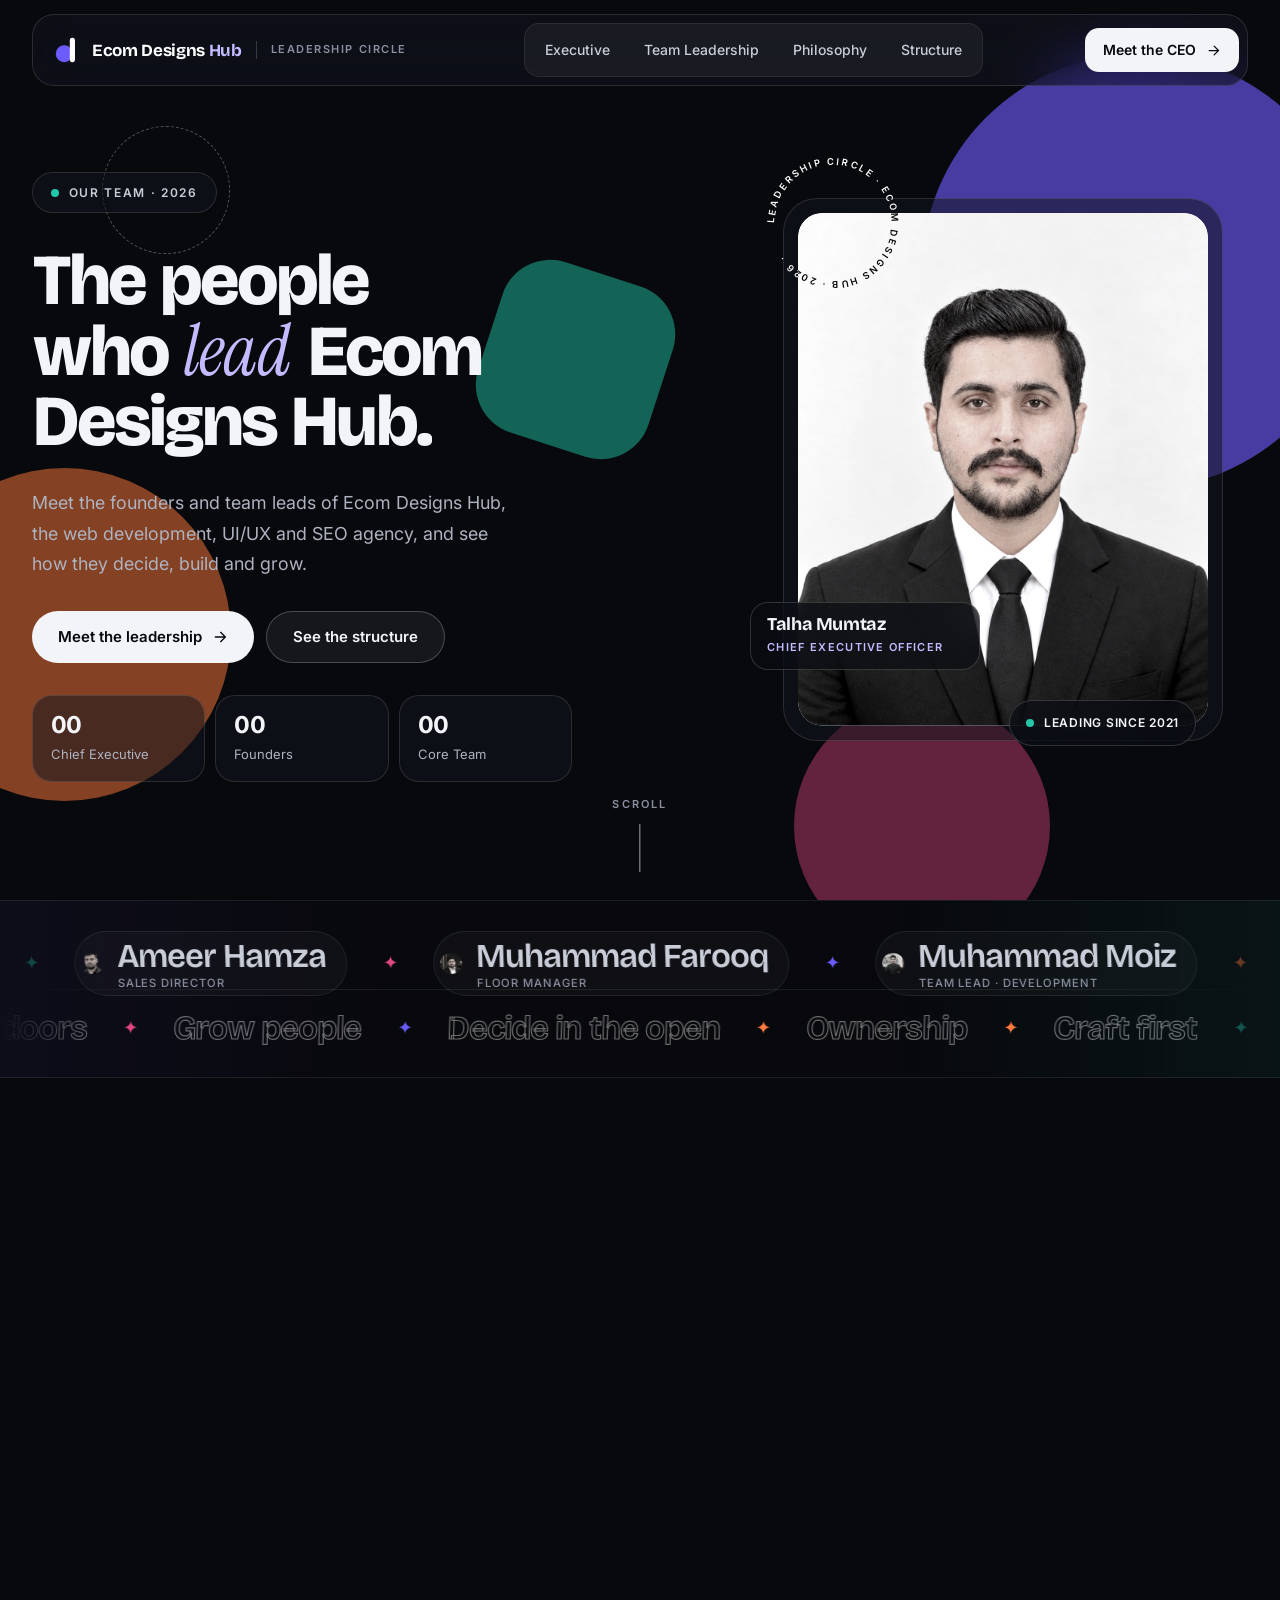
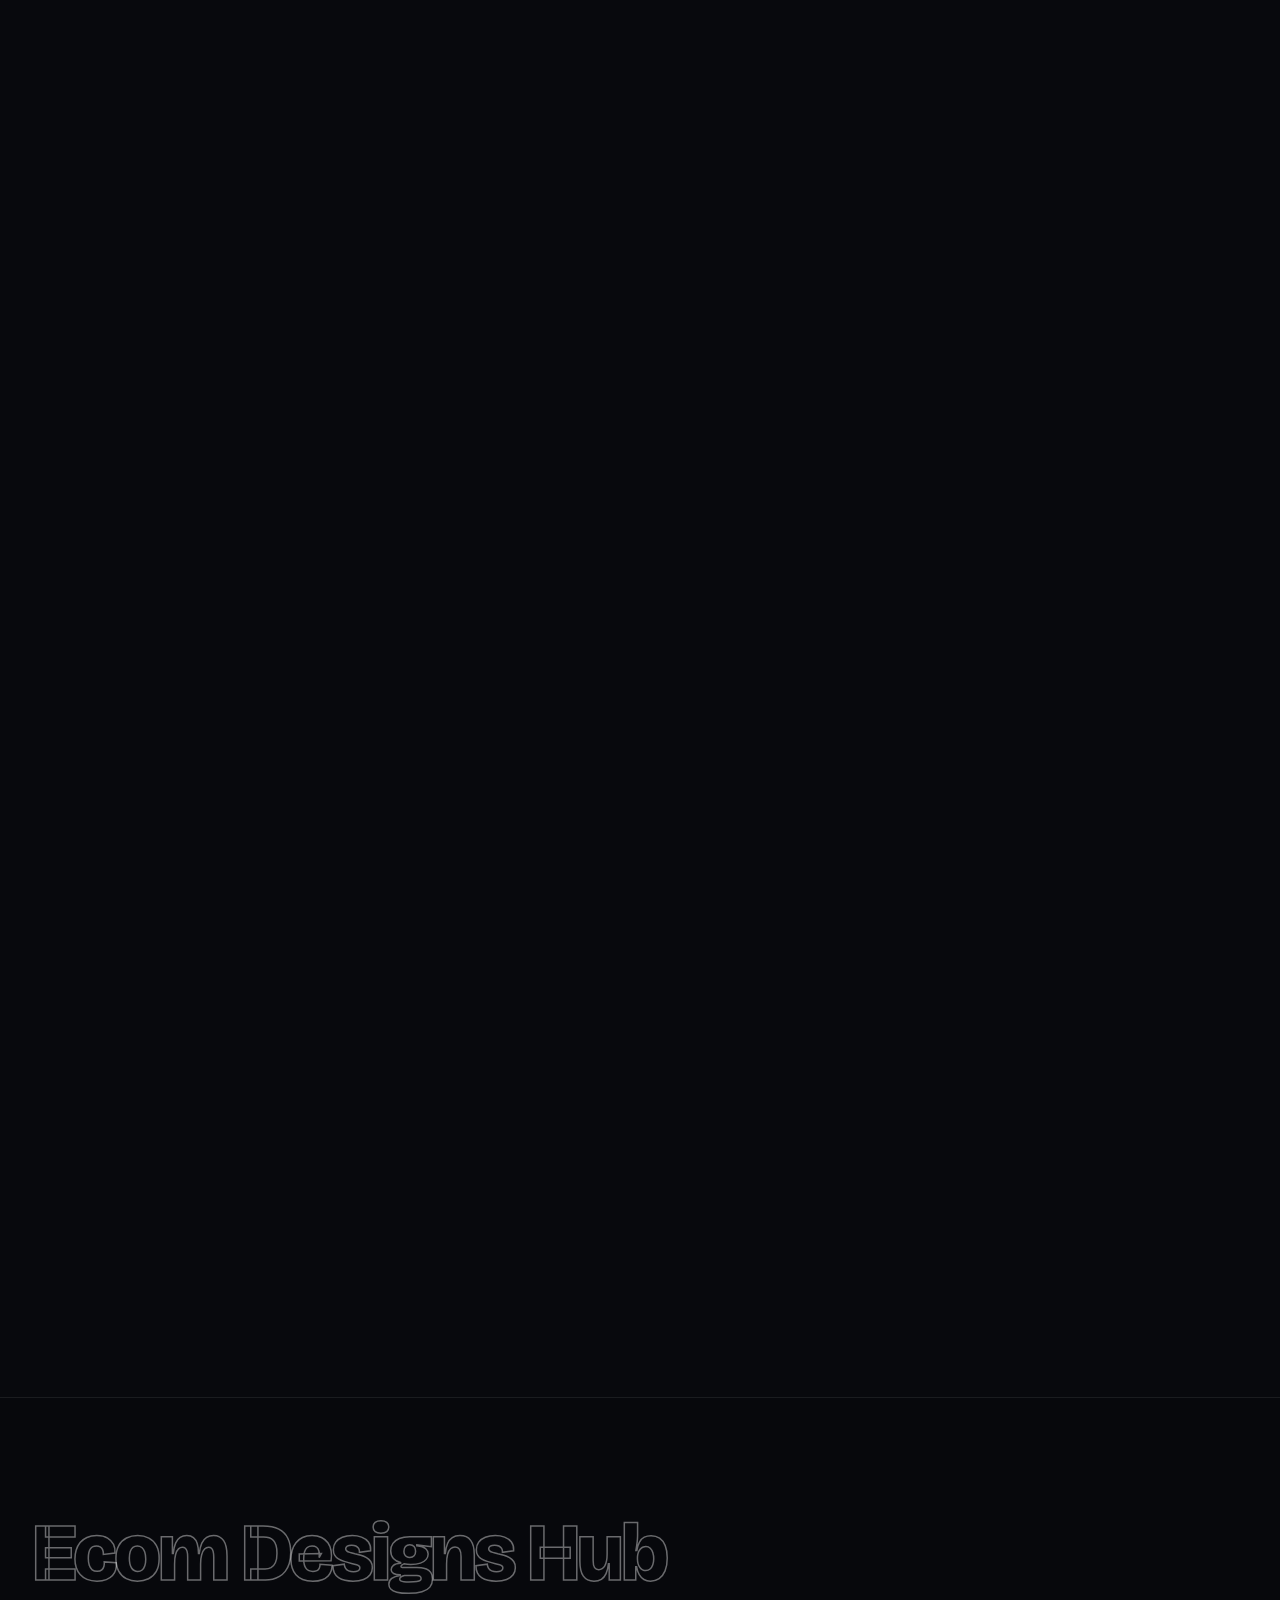
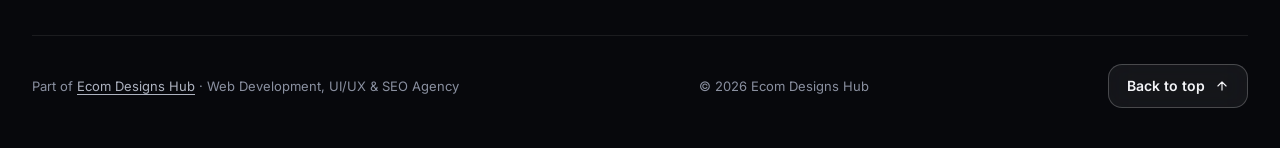
==== commit d071da33: "chnage name kashmala tu zainab" ====
--- a/index.html
+++ b/index.html
@@ -51,10 +51,11 @@
       { "@type": "Person", "@id": "https://ecomdesignshub.info/#talha-mumtaz", "name": "Talha Mumtaz", "jobTitle": "Chief Executive Officer", "image": "https://ecomdesignshub.info/assets/ceo.jpg", "worksFor": { "@id": "https://ecomdesignshub.com/#organization" } },
       { "@type": "Person", "@id": "https://ecomdesignshub.info/#uneeb-ahmed", "name": "Uneeb Ahmed", "jobTitle": "Co-Founder & Chief Production Officer", "image": "https://ecomdesignshub.info/assets/uneebCo-founder.png", "worksFor": { "@id": "https://ecomdesignshub.com/#organization" } },
       { "@type": "Person", "@id": "https://ecomdesignshub.info/#shaleem-samar", "name": "Shaleem Samar", "jobTitle": "Founder & Chief Sales Officer", "image": "https://ecomdesignshub.info/assets/shaleem-portrait.jpg", "worksFor": { "@id": "https://ecomdesignshub.com/#organization" } },
-      { "@type": "Person", "@id": "https://ecomdesignshub.info/#muhammad-farooq", "name": "Muhammad Farooq", "jobTitle": "Team Lead & Floor Manager", "worksFor": { "@id": "https://ecomdesignshub.com/#organization" } },
-      { "@type": "Person", "@id": "https://ecomdesignshub.info/#ameer-hamza", "name": "Ameer Hamza", "jobTitle": "Team Lead & Sales Director", "worksFor": { "@id": "https://ecomdesignshub.com/#organization" } },
+      { "@type": "Person", "@id": "https://ecomdesignshub.info/#muhammad-farooq", "name": "Muhammad Farooq", "jobTitle": "Floor Manager", "worksFor": { "@id": "https://ecomdesignshub.com/#organization" } },
+      { "@type": "Person", "@id": "https://ecomdesignshub.info/#ameer-hamza", "name": "Ameer Hamza", "jobTitle": "Sales Director", "worksFor": { "@id": "https://ecomdesignshub.com/#organization" } },
       { "@type": "Person", "@id": "https://ecomdesignshub.info/#muhammad-moiz", "name": "Muhammad Moiz", "jobTitle": "Team Lead, Development", "worksFor": { "@id": "https://ecomdesignshub.com/#organization" } },
-      { "@type": "Person", "@id": "https://ecomdesignshub.info/#kashmala", "name": "Kashmala", "jobTitle": "HR Manager & Marketing Head", "image": "https://ecomdesignshub.info/assets/kashmala.jpeg", "worksFor": { "@id": "https://ecomdesignshub.com/#organization" } }
+      { "@type": "Person", "@id": "https://ecomdesignshub.info/#muhammad-tasneem", "name": "Muhammad Tasneem", "jobTitle": "Senior Visual Designer", "image": "https://ecomdesignshub.info/assets/MuhammadTasneem.PNG", "worksFor": { "@id": "https://ecomdesignshub.com/#organization" } },
+      { "@type": "Person", "@id": "https://ecomdesignshub.info/#zainab-siddiqi", "name": "Zainab Siddiqi", "jobTitle": "HR Manager & Marketing Head", "image": "https://ecomdesignshub.info/assets/kashmala.jpeg", "worksFor": { "@id": "https://ecomdesignshub.com/#organization" } }
     ]
   }
   </script>
@@ -166,7 +167,7 @@
           <div class="hero-stats" data-hero style="--d:.74s">
             <div class="stat glass"><strong data-count="1" data-pad="2">00</strong><span>Chief Executive</span></div>
             <div class="stat glass"><strong data-count="2" data-pad="2">00</strong><span>Founders</span></div>
-            <div class="stat glass"><strong data-count="4" data-pad="2">00</strong><span>Team Leaders</span></div>
+            <div class="stat glass"><strong data-count="5" data-pad="2">00</strong><span>Core Team</span></div>
           </div>
         </div>
 
@@ -179,7 +180,7 @@
             <button type="button" class="portrait-card glass" data-open="talha" data-cursor="View" aria-label="Open profile of Talha Mumtaz, Chief Executive Officer">
               <span class="portrait-img"><img src="assets/ceo.jpg" alt="" width="1086" height="1448"></span>
               <span class="float-chip chip-name glass-dark"><strong>Talha Mumtaz</strong><small>Chief Executive Officer</small></span>
-              <span class="float-chip chip-since glass-dark"><span class="pulse"></span>Leading since 2019</span>
+              <span class="float-chip chip-since glass-dark"><span class="pulse"></span>Leading since 2021</span>
             </button>
           </div>
         </div>
@@ -216,13 +217,14 @@
             <span class="kicker" data-reveal>02 — Team Leadership</span>
             <h2 class="section-title" id="team-title" data-split>Those who <em>guide</em> the teams.</h2>
           </div>
-          <p class="section-lede" data-reveal style="--d:.15s">Four team leads and managers who turn direction into delivery, day to day.</p>
+          <p class="section-lede" data-reveal style="--d:.15s">The leads, managers and specialists who turn direction into delivery, day to day.</p>
         </header>
         <div class="tabs glass" role="group" aria-label="Filter by team" data-reveal>
           <span class="tab-indicator" aria-hidden="true"></span>
           <button type="button" class="tab is-active" data-filter="all" aria-pressed="true">All teams</button>
           <button type="button" class="tab" data-filter="Sales" aria-pressed="false">Sales</button>
           <button type="button" class="tab" data-filter="Development" aria-pressed="false">Development</button>
+          <button type="button" class="tab" data-filter="Design" aria-pressed="false">Design</button>
           <button type="button" class="tab" data-filter="HR &amp; Marketing" aria-pressed="false">HR &amp; Marketing</button>
         </div>
         <div class="team-grid" id="teamGrid"></div>
@@ -265,16 +267,19 @@
               <ul>
                 <li style="--lvl:1">
                   <button type="button" class="node" data-open="uneeb"><span class="av"><img src="assets/uneebCo-founder.png" alt="" class="cutout"></span><span class="nt"><strong>Uneeb Ahmed</strong><small>Co-Founder · CPO</small></span></button>
+                  <ul>
+                    <li style="--lvl:2"><button type="button" class="node node-team" data-open="tasneem"><span class="av sq"><img src="assets/MuhammadTasneem.PNG" alt=""></span><span class="nt"><strong>Muhammad Tasneem</strong><small>Senior Visual Designer</small></span></button></li>
+                  </ul>
                 </li>
                 <li style="--lvl:1">
                   <button type="button" class="node" data-open="shaleem"><span class="av"><img src="assets/shaleem-portrait.jpg" alt=""></span><span class="nt"><strong>Shaleem Samar</strong><small>Founder · CSO</small></span></button>
                   <ul>
-                    <li style="--lvl:2"><button type="button" class="node node-team" data-open="farooq"><span class="av sq"><img src="assets/farooq-TlandFloorManager.PNG" alt=""></span><span class="nt"><strong>Farooq</strong><small>Team Lead · Floor Manager</small></span></button></li>
-                    <li style="--lvl:2"><button type="button" class="node node-team" data-open="hamza"><span class="av sq"><img src="assets/Ameer Hamza.png" alt="" class="cutout"></span><span class="nt"><strong>Ameer Hamza</strong><small>Team Lead · Sales Director</small></span></button></li>
+                    <li style="--lvl:2"><button type="button" class="node node-team" data-open="farooq"><span class="av sq"><img src="assets/farooq-TlandFloorManager.PNG" alt=""></span><span class="nt"><strong>Farooq</strong><small>Floor Manager</small></span></button></li>
+                    <li style="--lvl:2"><button type="button" class="node node-team" data-open="hamza"><span class="av sq"><img src="assets/Ameer Hamza.png" alt="" class="cutout"></span><span class="nt"><strong>Ameer Hamza</strong><small>Sales Director</small></span></button></li>
                   </ul>
                 </li>
                 <li style="--lvl:1"><button type="button" class="node node-team" data-open="moiz"><span class="av sq"><img src="assets/MoizTL.jpg" alt=""></span><span class="nt"><strong>Muhammad Moiz</strong><small>Team Lead · Development</small></span></button></li>
-                <li style="--lvl:1"><button type="button" class="node node-team" data-open="kashmala"><span class="av sq"><img src="assets/kashmala.jpeg" alt=""></span><span class="nt"><strong>Kashmala</strong><small>HR Manager · Marketing Head</small></span></button></li>
+                <li style="--lvl:1"><button type="button" class="node node-team" data-open="zainab"><span class="av sq"><img src="assets/kashmala.jpeg" alt=""></span><span class="nt"><strong>Zainab Siddiqi</strong><small>HR Manager · Marketing Head</small></span></button></li>
               </ul>
             </li>
           </ul>
--- a/styles.css
+++ b/styles.css
@@ -425,8 +425,11 @@
 .tcard .avatar { border-radius: 22px; aspect-ratio: 5 / 4; }
 /* landscape crop: anchor to the top so heads keep their headroom under the badge */
 .tcard .avatar img:not(.cutout) { object-position: 50% 0%; }
-/* Kashmala's photo is on white: match the card to it */
-.tcard .avatar:has(img[src*="kashmala"]) { background: #fff; }
+/* Zainab (white-background photo) and Tasneem (transparent PNG): white card behind them */
+.tcard .avatar:has(img[src*="kashmala"], img[src*="MuhammadTasneem"]) { background: #fff; }
+.av img[src*="MuhammadTasneem"] { background: #fff; }
+/* Tasneem's photo is a tight headshot: show it smaller, sitting on the card bottom */
+.tcard .avatar img[src*="MuhammadTasneem"] { position: absolute; top: 12%; left: 50%; translate: -50% 0; width: auto; max-width: none; height: 100%; }
 .tcard .mono { font-size: clamp(48px, 4.4vw, 66px); }
 .tbody { display: flex; flex-direction: column; gap: 10px; padding: 0 8px; }
 .tbody h3 { font-family: var(--font-display); font-weight: 700; font-size: clamp(20px, 1.8vw, 24px); line-height: 1.1; letter-spacing: -.025em; }
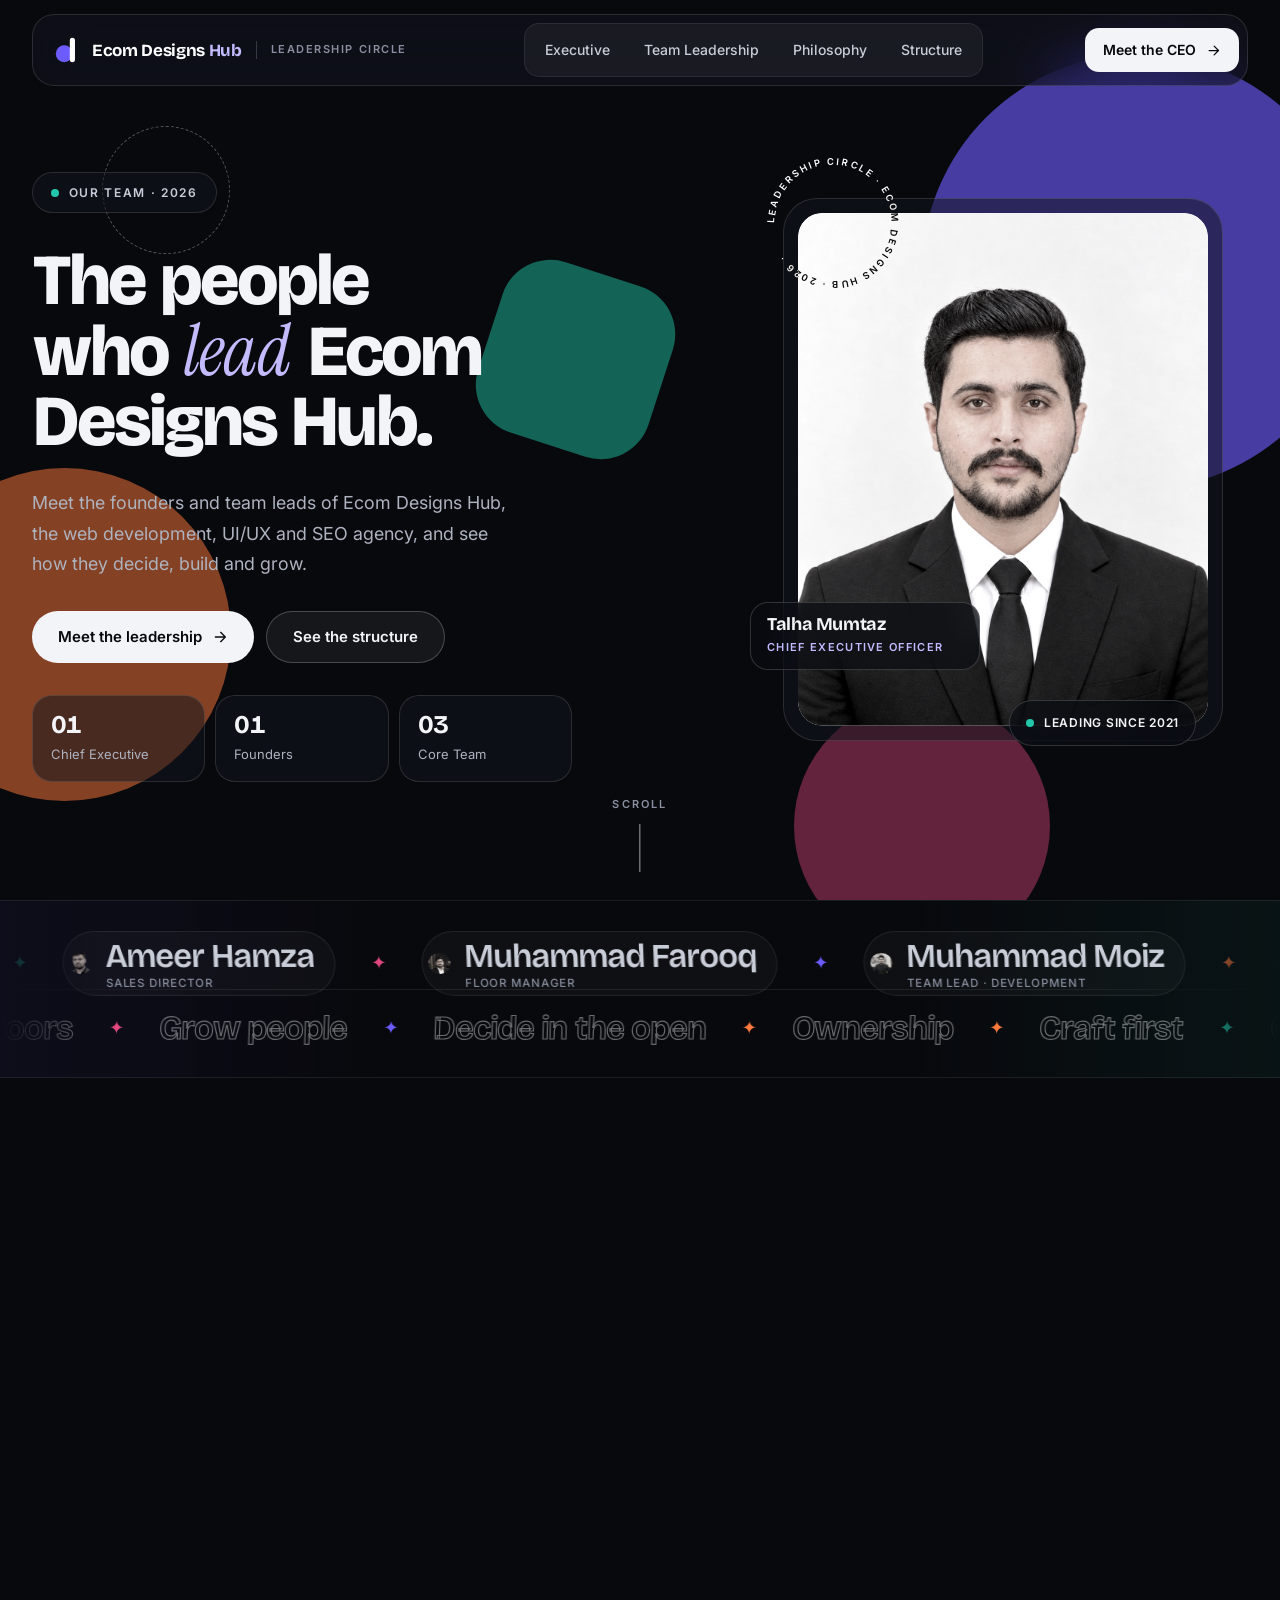
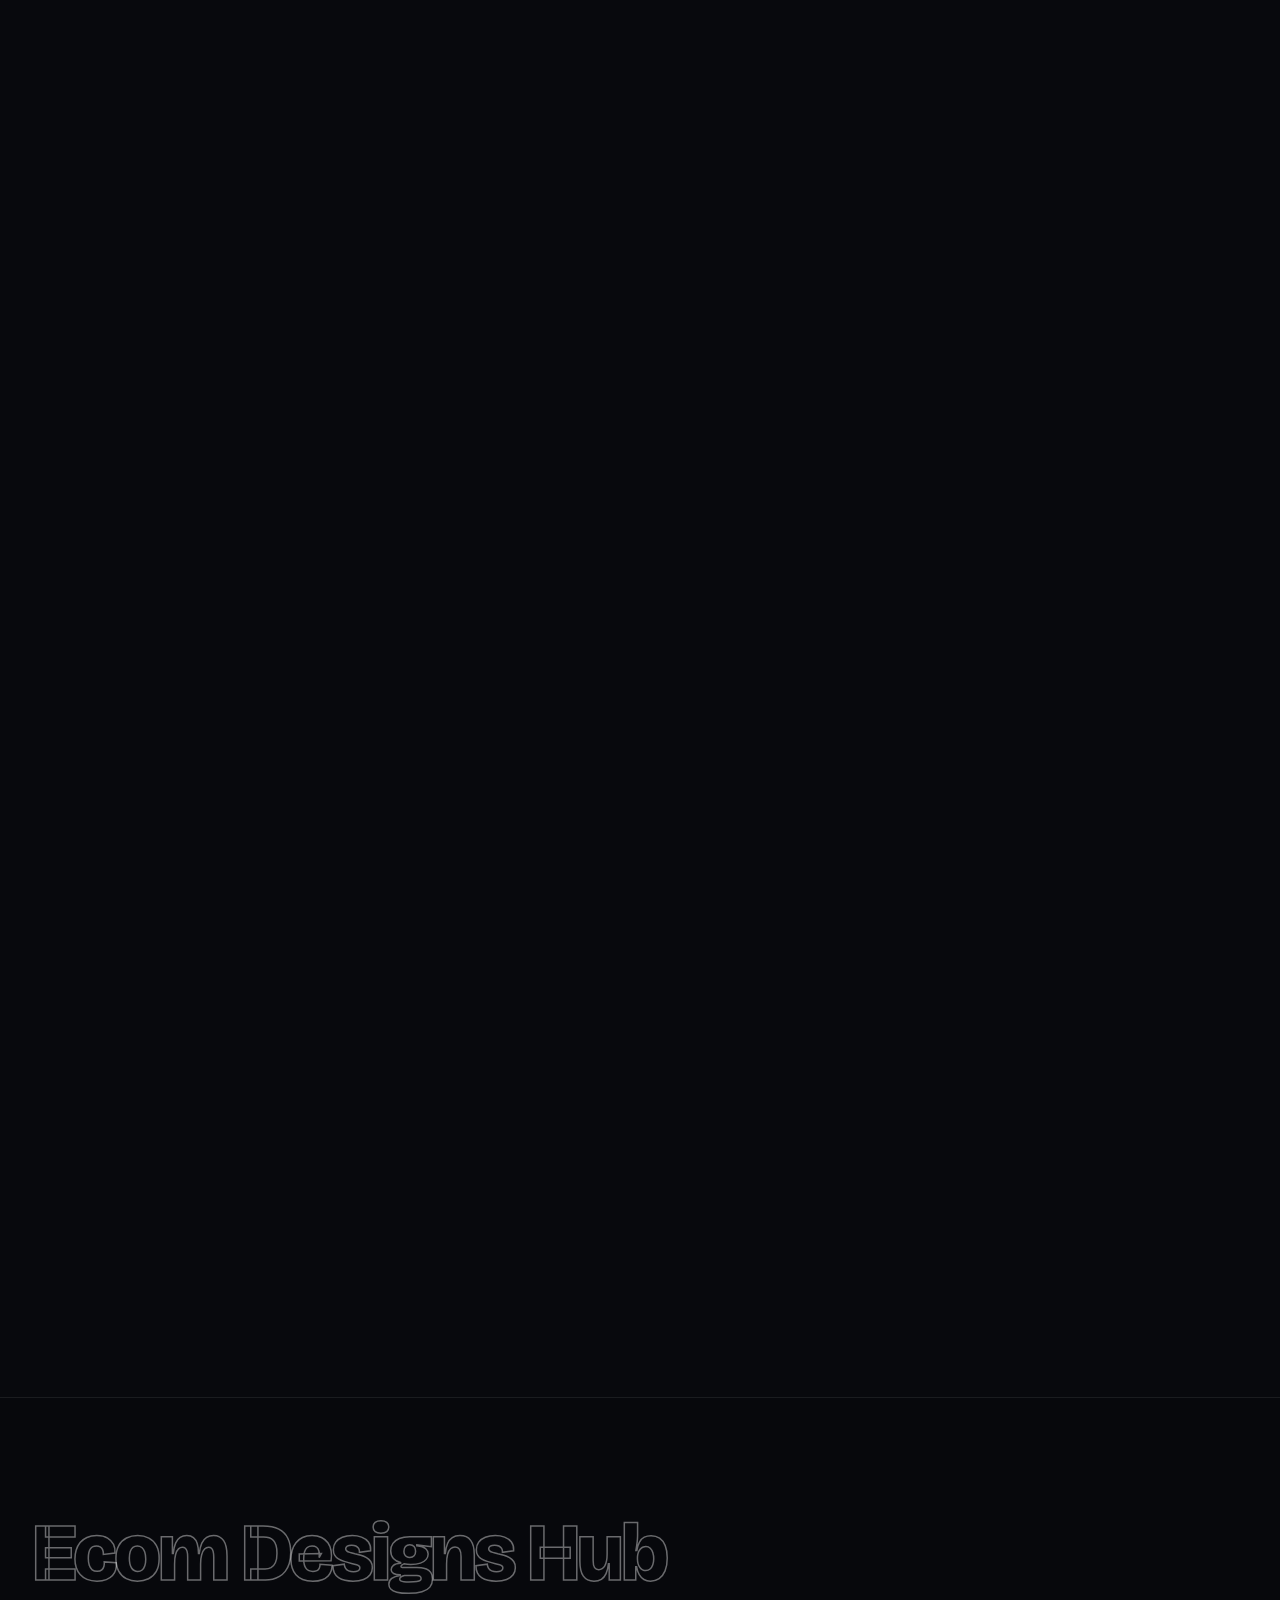
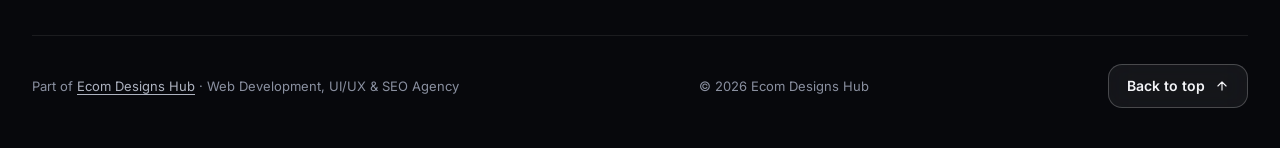
==== commit ebf918d5: "fixx name and seo" ====
--- a/index.html
+++ b/index.html
@@ -15,11 +15,15 @@
   <meta property="og:description" content="Meet the CEO, founders and team leads behind Ecom Designs Hub.">
   <meta property="og:url" content="https://ecomdesignshub.info/">
   <meta property="og:image" content="https://ecomdesignshub.info/assets/ceo.jpg">
+  <meta property="og:image:width" content="1086">
+  <meta property="og:image:height" content="1448">
   <meta property="og:image:alt" content="Talha Mumtaz, CEO of Ecom Designs Hub">
   <meta name="twitter:card" content="summary_large_image">
   <meta name="twitter:title" content="Our Team | Ecom Designs Hub">
   <meta name="twitter:description" content="Meet the CEO, founders and team leads behind Ecom Designs Hub.">
   <meta name="twitter:image" content="https://ecomdesignshub.info/assets/ceo.jpg">
+  <!-- search thumbnail: only the CEO photo -->
+  <meta name="thumbnail" content="https://ecomdesignshub.info/assets/ceo.jpg">
 
   <script type="application/ld+json">
   {
@@ -30,6 +34,7 @@
         "@id": "https://ecomdesignshub.com/#organization",
         "name": "Ecom Designs Hub",
         "url": "https://ecomdesignshub.com/",
+        "logo": "https://ecomdesignshub.info/assets/logo.jpeg",
         "founder": [
           { "@id": "https://ecomdesignshub.info/#shaleem-samar" },
           { "@id": "https://ecomdesignshub.info/#uneeb-ahmed" }
@@ -46,22 +51,27 @@
         "name": "Our Team | Ecom Designs Hub",
         "description": "Meet the team behind Ecom Designs Hub: the CEO, founders and team leads.",
         "about": { "@id": "https://ecomdesignshub.com/#organization" },
+        "primaryImageOfPage": { "@type": "ImageObject", "url": "https://ecomdesignshub.info/assets/ceo.jpg", "width": 1086, "height": 1448, "caption": "Talha Mumtaz, CEO of Ecom Designs Hub" },
+        "image": "https://ecomdesignshub.info/assets/ceo.jpg",
         "mainEntity": { "@id": "https://ecomdesignshub.com/#organization" }
       },
       { "@type": "Person", "@id": "https://ecomdesignshub.info/#talha-mumtaz", "name": "Talha Mumtaz", "jobTitle": "Chief Executive Officer", "image": "https://ecomdesignshub.info/assets/ceo.jpg", "worksFor": { "@id": "https://ecomdesignshub.com/#organization" } },
-      { "@type": "Person", "@id": "https://ecomdesignshub.info/#uneeb-ahmed", "name": "Uneeb Ahmed", "jobTitle": "Co-Founder & Chief Production Officer", "image": "https://ecomdesignshub.info/assets/uneebCo-founder.png", "worksFor": { "@id": "https://ecomdesignshub.com/#organization" } },
-      { "@type": "Person", "@id": "https://ecomdesignshub.info/#shaleem-samar", "name": "Shaleem Samar", "jobTitle": "Founder & Chief Sales Officer", "image": "https://ecomdesignshub.info/assets/shaleem-portrait.jpg", "worksFor": { "@id": "https://ecomdesignshub.com/#organization" } },
+      { "@type": "Person", "@id": "https://ecomdesignshub.info/#uneeb-ahmed", "name": "Uneeb Ahmed", "jobTitle": "Co-Founder & Chief Production Officer", "worksFor": { "@id": "https://ecomdesignshub.com/#organization" } },
+      { "@type": "Person", "@id": "https://ecomdesignshub.info/#shaleem-samar", "name": "Shaleem Samar", "jobTitle": "Founder & Chief Sales Officer", "worksFor": { "@id": "https://ecomdesignshub.com/#organization" } },
       { "@type": "Person", "@id": "https://ecomdesignshub.info/#muhammad-farooq", "name": "Muhammad Farooq", "jobTitle": "Floor Manager", "worksFor": { "@id": "https://ecomdesignshub.com/#organization" } },
       { "@type": "Person", "@id": "https://ecomdesignshub.info/#ameer-hamza", "name": "Ameer Hamza", "jobTitle": "Sales Director", "worksFor": { "@id": "https://ecomdesignshub.com/#organization" } },
       { "@type": "Person", "@id": "https://ecomdesignshub.info/#muhammad-moiz", "name": "Muhammad Moiz", "jobTitle": "Team Lead, Development", "worksFor": { "@id": "https://ecomdesignshub.com/#organization" } },
-      { "@type": "Person", "@id": "https://ecomdesignshub.info/#muhammad-tasneem", "name": "Muhammad Tasneem", "jobTitle": "Senior Visual Designer", "image": "https://ecomdesignshub.info/assets/MuhammadTasneem.PNG", "worksFor": { "@id": "https://ecomdesignshub.com/#organization" } },
-      { "@type": "Person", "@id": "https://ecomdesignshub.info/#zainab-siddiqi", "name": "Zainab Siddiqi", "jobTitle": "HR Manager & Marketing Head", "image": "https://ecomdesignshub.info/assets/kashmala.jpeg", "worksFor": { "@id": "https://ecomdesignshub.com/#organization" } }
+      { "@type": "Person", "@id": "https://ecomdesignshub.info/#muhammad-tasneem", "name": "Muhammad Tasneem", "jobTitle": "Senior Visual Designer", "worksFor": { "@id": "https://ecomdesignshub.com/#organization" } },
+      { "@type": "Person", "@id": "https://ecomdesignshub.info/#zainab-siddiqui", "name": "Zainab Siddiqui", "jobTitle": "HR Manager & Marketing Head", "worksFor": { "@id": "https://ecomdesignshub.com/#organization" } }
     ]
   }
   </script>
   <link rel="preconnect" href="https://fonts.googleapis.com">
   <link rel="preconnect" href="https://fonts.gstatic.com" crossorigin>
-  <link rel="icon" type="image/svg+xml" href="assets/logo-mark.svg">
+  <link rel="icon" href="/favicon.ico" sizes="48x48">
+  <link rel="icon" type="image/png" sizes="48x48" href="/assets/favicon-48.png">
+  <link rel="icon" type="image/png" sizes="192x192" href="/assets/favicon-192.png">
+  <link rel="apple-touch-icon" sizes="180x180" href="/assets/apple-touch-icon.png">
   <link rel="stylesheet" href="https://fonts.googleapis.com/css2?family=Bricolage+Grotesque:opsz,wght@12..96,400..800&family=Instrument+Serif:ital@0;1&family=Inter:wght@400;500;600;700&family=Oswald:wght@400;500;600&display=swap">
   <link rel="stylesheet" href="styles.css">
 </head>
@@ -269,6 +279,8 @@
                   <button type="button" class="node" data-open="uneeb"><span class="av"><img src="assets/uneebCo-founder.png" alt="" class="cutout"></span><span class="nt"><strong>Uneeb Ahmed</strong><small>Co-Founder · CPO</small></span></button>
                   <ul>
                     <li style="--lvl:2"><button type="button" class="node node-team" data-open="tasneem"><span class="av sq"><img src="assets/MuhammadTasneem.PNG" alt=""></span><span class="nt"><strong>Muhammad Tasneem</strong><small>Senior Visual Designer</small></span></button></li>
+                    <li style="--lvl:2"><button type="button" class="node node-team" data-open="moiz"><span class="av sq"><img src="assets/MoizTL.jpg" alt=""></span><span class="nt"><strong>Muhammad Moiz</strong><small>Team Lead · Development</small></span></button></li>
+                    <li style="--lvl:2"><button type="button" class="node node-team" data-open="zainab"><span class="av sq"><img src="assets/kashmala.jpeg" alt=""></span><span class="nt"><strong>Zainab Siddiqui</strong><small>HR Manager · Marketing Head</small></span></button></li>
                   </ul>
                 </li>
                 <li style="--lvl:1">
@@ -278,8 +290,6 @@
                     <li style="--lvl:2"><button type="button" class="node node-team" data-open="hamza"><span class="av sq"><img src="assets/Ameer Hamza.png" alt="" class="cutout"></span><span class="nt"><strong>Ameer Hamza</strong><small>Sales Director</small></span></button></li>
                   </ul>
                 </li>
-                <li style="--lvl:1"><button type="button" class="node node-team" data-open="moiz"><span class="av sq"><img src="assets/MoizTL.jpg" alt=""></span><span class="nt"><strong>Muhammad Moiz</strong><small>Team Lead · Development</small></span></button></li>
-                <li style="--lvl:1"><button type="button" class="node node-team" data-open="zainab"><span class="av sq"><img src="assets/kashmala.jpeg" alt=""></span><span class="nt"><strong>Zainab Siddiqi</strong><small>HR Manager · Marketing Head</small></span></button></li>
               </ul>
             </li>
           </ul>
--- a/styles.css
+++ b/styles.css
@@ -384,7 +384,7 @@
 .ceo .avatar { border-radius: 28px; aspect-ratio: 4 / 5; background: #fff; clip-path: inset(0 0 100% 0 round 28px); transition: clip-path 1.4s var(--ease-io) .2s; }
 .is-in > .ceo .avatar { clip-path: inset(0 0 0 0 round 28px); }
 .ceo-body { display: flex; flex-direction: column; justify-content: center; gap: 22px; padding: clamp(8px, 2vw, 28px) clamp(8px, 2vw, 24px) clamp(8px, 2vw, 24px) 0; }
-.ceo-name { font-family: var(--font-display); font-weight: 800; font-size: clamp(36px, 4.2vw, 58px); line-height: .98; letter-spacing: -.04em; }
+.ceo-name { font-family: var(--font-display); font-weight: 800; font-size: clamp(36px, 4.2vw, 58px); line-height: .98; letter-spacing: -.04em; white-space: nowrap; }
 .quote { font-family: var(--font-serif); font-style: italic; font-size: clamp(19px, 1.8vw, 24px); line-height: 1.4; color: #E8EAF0; }
 .ceo-bio { max-width: 540px; font-size: 16px; line-height: 1.75; color: var(--muted); }
 .meta-grid { display: grid; grid-template-columns: repeat(auto-fit, minmax(150px, 1fr)); gap: 10px; }
@@ -617,6 +617,8 @@
 
 @media (max-width: 600px) {
   :root { --gutter: 16px; }
+  /* keeps the one-line exec name inside the card on narrow phones */
+  .ceo-name { font-size: clamp(26px, 9vw, 36px); }
   .pl-meta, .pl-label { display: none; }
   .pl-foot { grid-template-columns: minmax(0, 1fr) auto; }
   .header { padding: 10px 12px; }
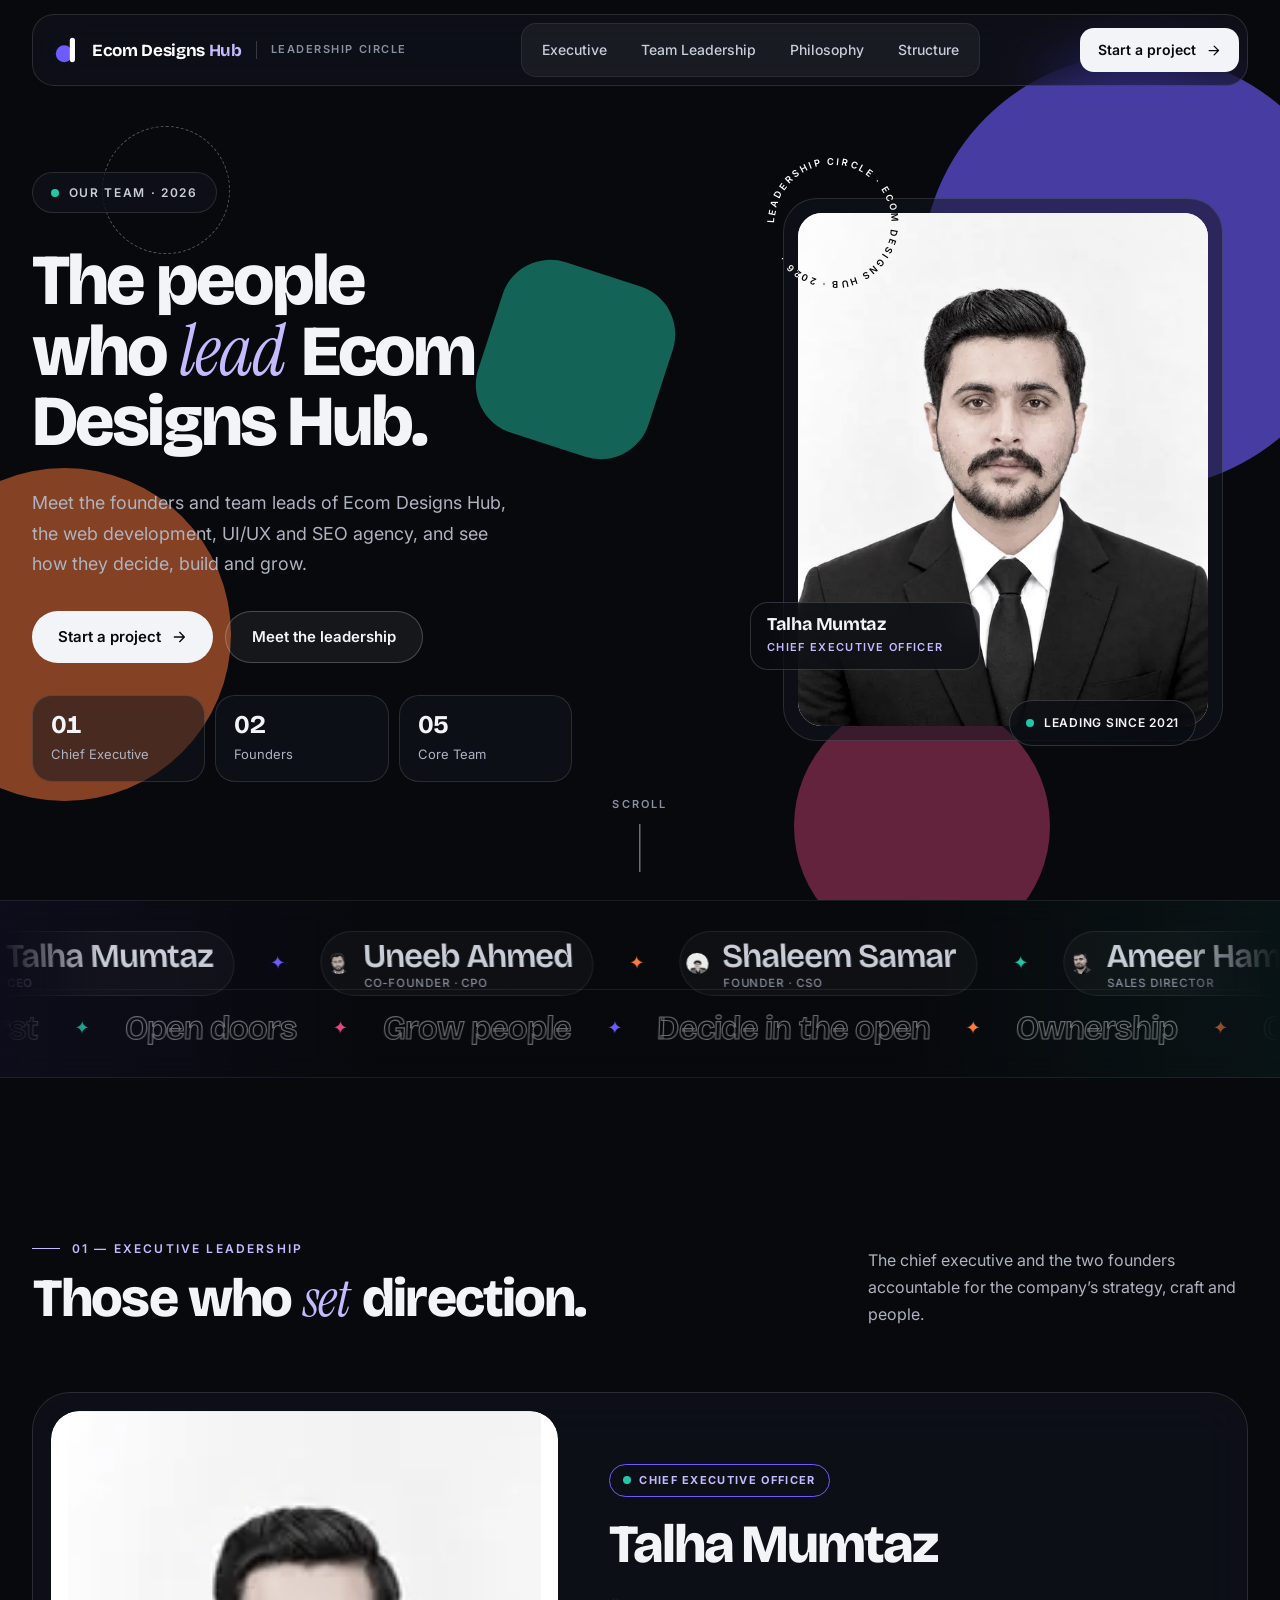
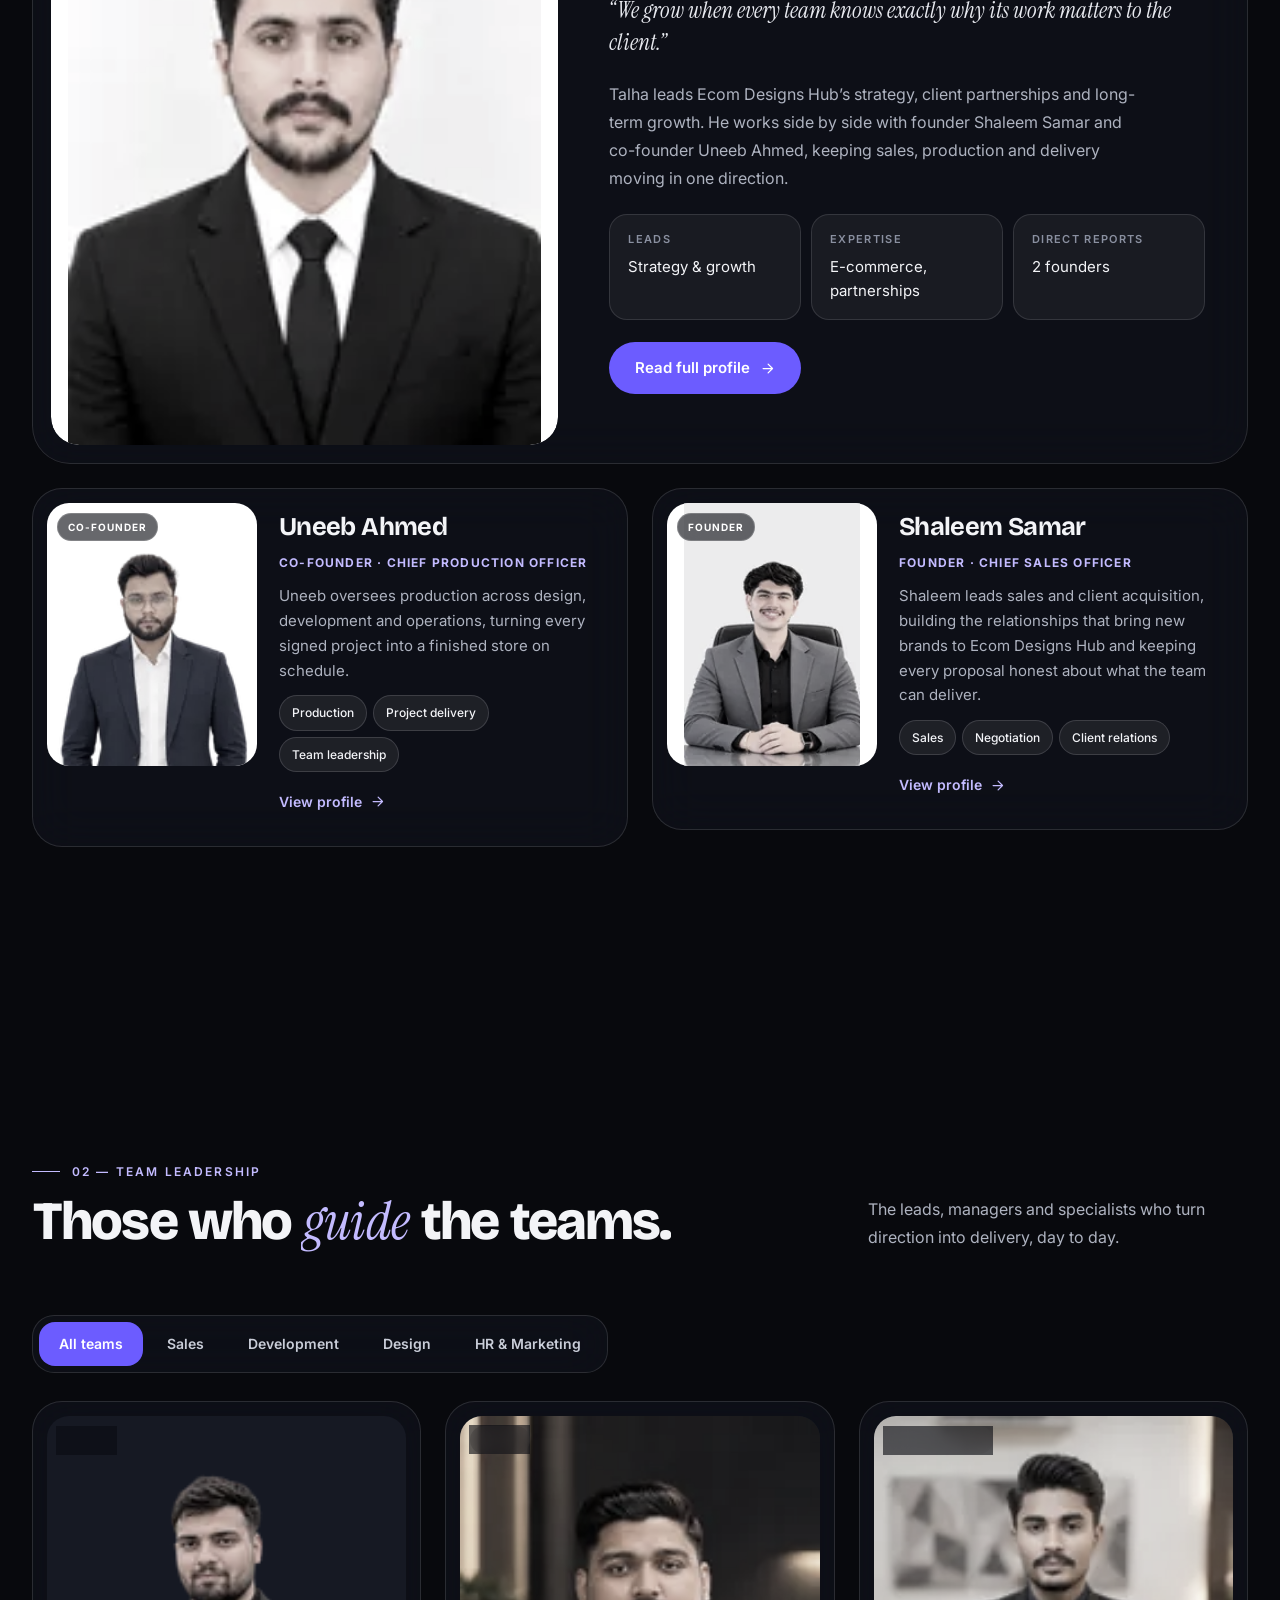
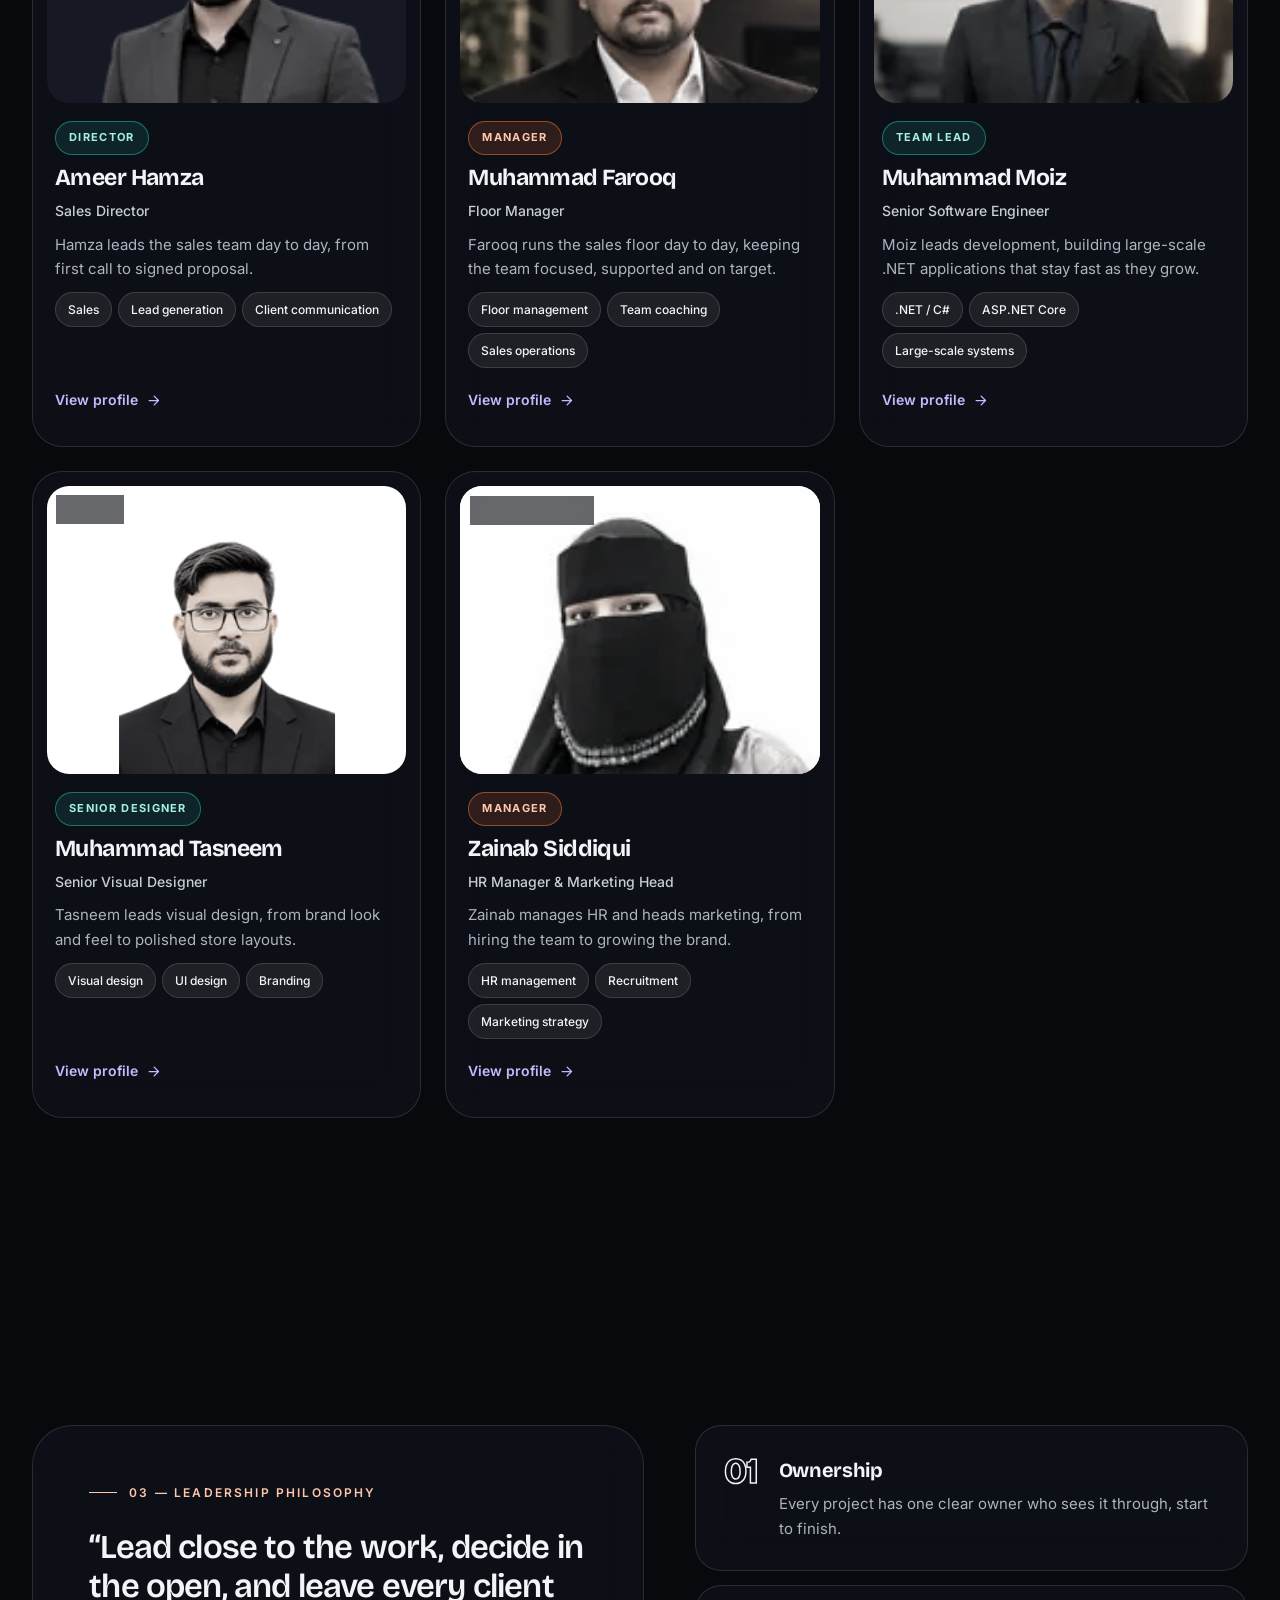
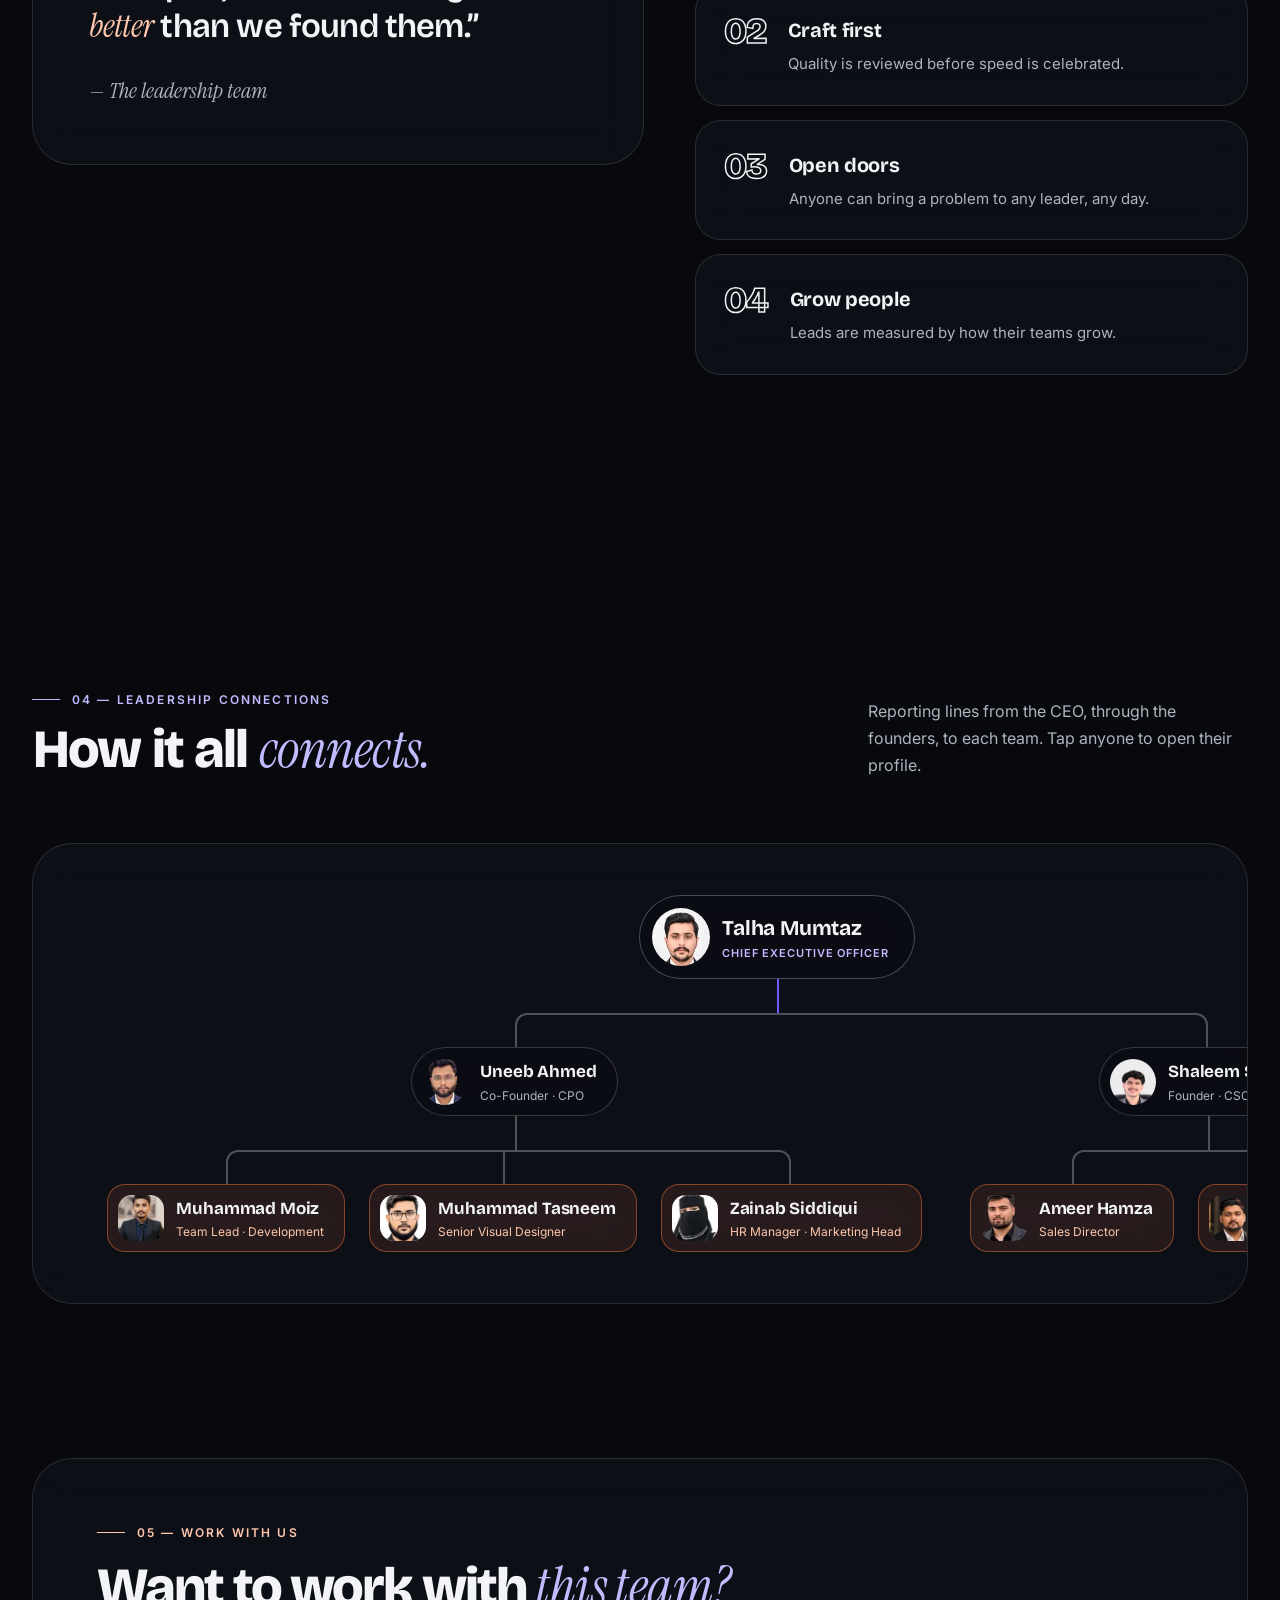
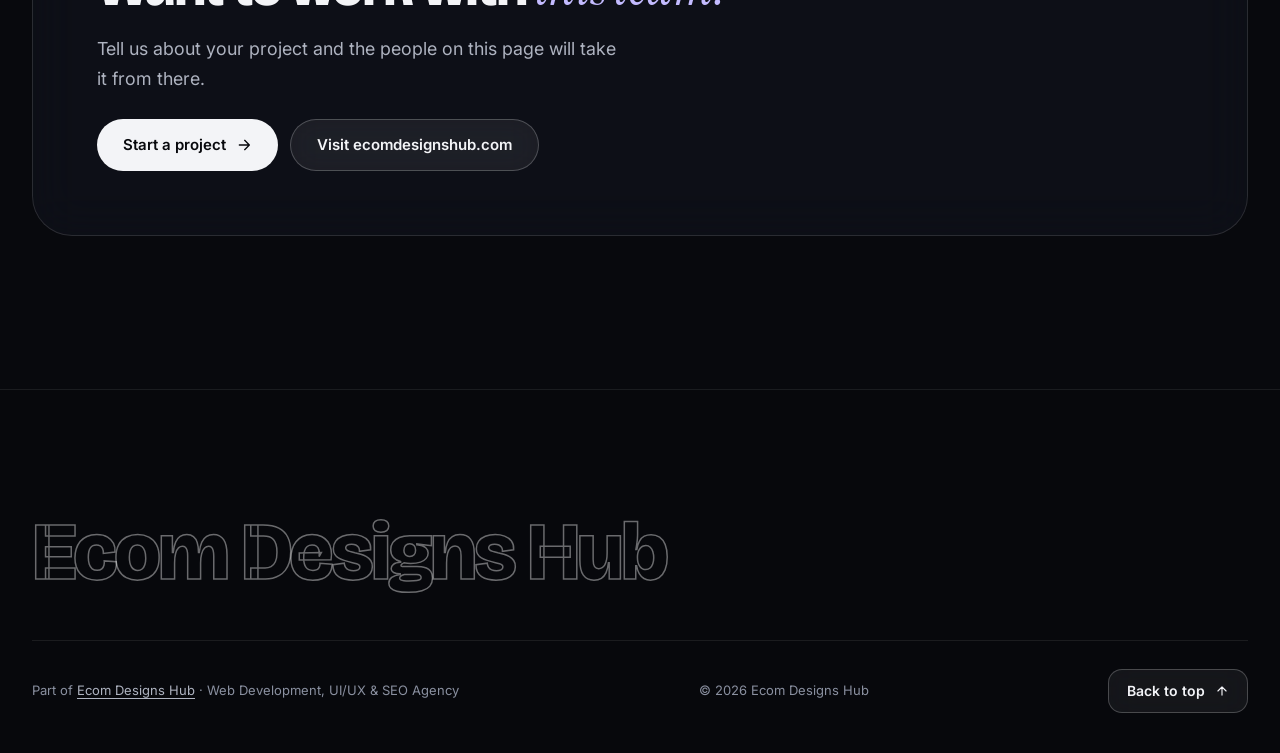
==== commit e967bf5a: "new perfromance work" ====
--- a/index.html
+++ b/index.html
@@ -8,94 +8,168 @@
   <title>Our Team | Ecom Designs Hub</title>
   <meta name="description" content="Meet the team behind Ecom Designs Hub, the web development, UI/UX and SEO agency. Our CEO, founders and team leads who guide sales, production and development.">
   <link rel="canonical" href="https://ecomdesignshub.info/">
+  <!-- entrance animations hide content only while JS runs; if script.js never boots, everything shows after 3s -->
+  <script>document.documentElement.classList.add('js');setTimeout(function(){var d=document.documentElement;if(!d.classList.contains('ready'))d.classList.remove('js')},3000)</script>
 
   <meta property="og:type" content="website">
   <meta property="og:site_name" content="Ecom Designs Hub">
   <meta property="og:title" content="Our Team | Ecom Designs Hub">
   <meta property="og:description" content="Meet the CEO, founders and team leads behind Ecom Designs Hub.">
   <meta property="og:url" content="https://ecomdesignshub.info/">
-  <meta property="og:image" content="https://ecomdesignshub.info/assets/ceo.jpg">
-  <meta property="og:image:width" content="1086">
-  <meta property="og:image:height" content="1448">
-  <meta property="og:image:alt" content="Talha Mumtaz, CEO of Ecom Designs Hub">
+  <meta property="og:image" content="https://ecomdesignshub.info/assets/og-team.jpg">
+  <meta property="og:image:width" content="1200">
+  <meta property="og:image:height" content="630">
+  <meta property="og:image:alt" content="The people who lead Ecom Designs Hub, with CEO Talha Mumtaz">
   <meta name="twitter:card" content="summary_large_image">
   <meta name="twitter:title" content="Our Team | Ecom Designs Hub">
   <meta name="twitter:description" content="Meet the CEO, founders and team leads behind Ecom Designs Hub.">
-  <meta name="twitter:image" content="https://ecomdesignshub.info/assets/ceo.jpg">
+  <meta name="twitter:image" content="https://ecomdesignshub.info/assets/og-team.jpg">
+  <meta name="twitter:image:alt" content="The people who lead Ecom Designs Hub, with CEO Talha Mumtaz">
   <!-- search thumbnail: only the CEO photo -->
-  <meta name="thumbnail" content="https://ecomdesignshub.info/assets/ceo.jpg">
-
-  <script type="application/ld+json">
-  {
-    "@context": "https://schema.org",
-    "@graph": [
-      {
-        "@type": "Organization",
-        "@id": "https://ecomdesignshub.com/#organization",
-        "name": "Ecom Designs Hub",
-        "url": "https://ecomdesignshub.com/",
-        "logo": "https://ecomdesignshub.info/assets/logo.jpeg",
-        "founder": [
-          { "@id": "https://ecomdesignshub.info/#shaleem-samar" },
-          { "@id": "https://ecomdesignshub.info/#uneeb-ahmed" }
-        ],
-        "sameAs": [
-          "https://ecomdesignshub.info/",
-          "https://fursonadesignshub.com/"
-        ]
+  <meta name="thumbnail" content="https://ecomdesignshub.info/assets/team/talha-mumtaz-800.webp">
+
+  <!-- build:jsonld --><script type="application/ld+json">
+{
+  "@context": "https://schema.org",
+  "@graph": [
+    {
+      "@type": "Organization",
+      "@id": "https://ecomdesignshub.com/#organization",
+      "name": "Ecom Designs Hub",
+      "url": "https://ecomdesignshub.com/",
+      "logo": "https://ecomdesignshub.info/assets/logo.jpeg",
+      "founder": [
+        {
+          "@id": "https://ecomdesignshub.info/#uneeb-ahmed"
+        },
+        {
+          "@id": "https://ecomdesignshub.info/#shaleem-samar"
+        }
+      ],
+      "sameAs": [
+        "https://ecomdesignshub.info/",
+        "https://fursonadesignshub.com/"
+      ]
+    },
+    {
+      "@type": "AboutPage",
+      "@id": "https://ecomdesignshub.info/#webpage",
+      "url": "https://ecomdesignshub.info/",
+      "name": "Our Team | Ecom Designs Hub",
+      "description": "Meet the team behind Ecom Designs Hub: the CEO, founders and team leads.",
+      "about": {
+        "@id": "https://ecomdesignshub.com/#organization"
       },
-      {
-        "@type": "AboutPage",
-        "@id": "https://ecomdesignshub.info/#webpage",
-        "url": "https://ecomdesignshub.info/",
-        "name": "Our Team | Ecom Designs Hub",
-        "description": "Meet the team behind Ecom Designs Hub: the CEO, founders and team leads.",
-        "about": { "@id": "https://ecomdesignshub.com/#organization" },
-        "primaryImageOfPage": { "@type": "ImageObject", "url": "https://ecomdesignshub.info/assets/ceo.jpg", "width": 1086, "height": 1448, "caption": "Talha Mumtaz, CEO of Ecom Designs Hub" },
-        "image": "https://ecomdesignshub.info/assets/ceo.jpg",
-        "mainEntity": { "@id": "https://ecomdesignshub.com/#organization" }
+      "primaryImageOfPage": {
+        "@type": "ImageObject",
+        "url": "https://ecomdesignshub.info/assets/team/talha-mumtaz-800.webp",
+        "width": 800,
+        "height": 1067,
+        "caption": "Talha Mumtaz, CEO of Ecom Designs Hub"
       },
-      { "@type": "Person", "@id": "https://ecomdesignshub.info/#talha-mumtaz", "name": "Talha Mumtaz", "jobTitle": "Chief Executive Officer", "image": "https://ecomdesignshub.info/assets/ceo.jpg", "worksFor": { "@id": "https://ecomdesignshub.com/#organization" } },
-      { "@type": "Person", "@id": "https://ecomdesignshub.info/#uneeb-ahmed", "name": "Uneeb Ahmed", "jobTitle": "Co-Founder & Chief Production Officer", "worksFor": { "@id": "https://ecomdesignshub.com/#organization" } },
-      { "@type": "Person", "@id": "https://ecomdesignshub.info/#shaleem-samar", "name": "Shaleem Samar", "jobTitle": "Founder & Chief Sales Officer", "worksFor": { "@id": "https://ecomdesignshub.com/#organization" } },
-      { "@type": "Person", "@id": "https://ecomdesignshub.info/#muhammad-farooq", "name": "Muhammad Farooq", "jobTitle": "Floor Manager", "worksFor": { "@id": "https://ecomdesignshub.com/#organization" } },
-      { "@type": "Person", "@id": "https://ecomdesignshub.info/#ameer-hamza", "name": "Ameer Hamza", "jobTitle": "Sales Director", "worksFor": { "@id": "https://ecomdesignshub.com/#organization" } },
-      { "@type": "Person", "@id": "https://ecomdesignshub.info/#muhammad-moiz", "name": "Muhammad Moiz", "jobTitle": "Team Lead, Development", "worksFor": { "@id": "https://ecomdesignshub.com/#organization" } },
-      { "@type": "Person", "@id": "https://ecomdesignshub.info/#muhammad-tasneem", "name": "Muhammad Tasneem", "jobTitle": "Senior Visual Designer", "worksFor": { "@id": "https://ecomdesignshub.com/#organization" } },
-      { "@type": "Person", "@id": "https://ecomdesignshub.info/#zainab-siddiqui", "name": "Zainab Siddiqui", "jobTitle": "HR Manager & Marketing Head", "worksFor": { "@id": "https://ecomdesignshub.com/#organization" } }
-    ]
-  }
-  </script>
-  <link rel="preconnect" href="https://fonts.googleapis.com">
-  <link rel="preconnect" href="https://fonts.gstatic.com" crossorigin>
+      "image": "https://ecomdesignshub.info/assets/og-team.jpg",
+      "mainEntity": {
+        "@id": "https://ecomdesignshub.com/#organization"
+      }
+    },
+    {
+      "@type": "Person",
+      "@id": "https://ecomdesignshub.info/#talha-mumtaz",
+      "name": "Talha Mumtaz",
+      "jobTitle": "Chief Executive Officer",
+      "image": "https://ecomdesignshub.info/assets/team/talha-mumtaz-800.webp",
+      "worksFor": {
+        "@id": "https://ecomdesignshub.com/#organization"
+      }
+    },
+    {
+      "@type": "Person",
+      "@id": "https://ecomdesignshub.info/#uneeb-ahmed",
+      "name": "Uneeb Ahmed",
+      "jobTitle": "Co-Founder, Chief Production Officer",
+      "image": "https://ecomdesignshub.info/assets/team/uneeb-ahmed-800.webp",
+      "worksFor": {
+        "@id": "https://ecomdesignshub.com/#organization"
+      }
+    },
+    {
+      "@type": "Person",
+      "@id": "https://ecomdesignshub.info/#shaleem-samar",
+      "name": "Shaleem Samar",
+      "jobTitle": "Founder, Chief Sales Officer",
+      "image": "https://ecomdesignshub.info/assets/team/shaleem-samar-800.webp",
+      "worksFor": {
+        "@id": "https://ecomdesignshub.com/#organization"
+      }
+    },
+    {
+      "@type": "Person",
+      "@id": "https://ecomdesignshub.info/#ameer-hamza",
+      "name": "Ameer Hamza",
+      "jobTitle": "Sales Director",
+      "image": "https://ecomdesignshub.info/assets/team/ameer-hamza-800.webp",
+      "worksFor": {
+        "@id": "https://ecomdesignshub.com/#organization"
+      }
+    },
+    {
+      "@type": "Person",
+      "@id": "https://ecomdesignshub.info/#muhammad-farooq",
+      "name": "Muhammad Farooq",
+      "jobTitle": "Floor Manager",
+      "image": "https://ecomdesignshub.info/assets/team/muhammad-farooq-800.webp",
+      "worksFor": {
+        "@id": "https://ecomdesignshub.com/#organization"
+      }
+    },
+    {
+      "@type": "Person",
+      "@id": "https://ecomdesignshub.info/#muhammad-moiz",
+      "name": "Muhammad Moiz",
+      "jobTitle": "Senior Software Engineer",
+      "image": "https://ecomdesignshub.info/assets/team/muhammad-moiz-800.webp",
+      "worksFor": {
+        "@id": "https://ecomdesignshub.com/#organization"
+      }
+    },
+    {
+      "@type": "Person",
+      "@id": "https://ecomdesignshub.info/#muhammad-tasneem",
+      "name": "Muhammad Tasneem",
+      "jobTitle": "Senior Visual Designer",
+      "image": "https://ecomdesignshub.info/assets/team/muhammad-tasneem-800.webp",
+      "worksFor": {
+        "@id": "https://ecomdesignshub.com/#organization"
+      }
+    },
+    {
+      "@type": "Person",
+      "@id": "https://ecomdesignshub.info/#zainab-siddiqui",
+      "name": "Zainab Siddiqui",
+      "jobTitle": "HR Manager & Marketing Head",
+      "image": "https://ecomdesignshub.info/assets/team/kashmala-800.webp",
+      "worksFor": {
+        "@id": "https://ecomdesignshub.com/#organization"
+      }
+    }
+  ]
+}
+  </script><!-- /build:jsonld -->
+
   <link rel="icon" href="/favicon.ico" sizes="48x48">
   <link rel="icon" type="image/png" sizes="48x48" href="/assets/favicon-48.png">
   <link rel="icon" type="image/png" sizes="192x192" href="/assets/favicon-192.png">
   <link rel="apple-touch-icon" sizes="180x180" href="/assets/apple-touch-icon.png">
-  <link rel="stylesheet" href="https://fonts.googleapis.com/css2?family=Bricolage+Grotesque:opsz,wght@12..96,400..800&family=Instrument+Serif:ital@0;1&family=Inter:wght@400;500;600;700&family=Oswald:wght@400;500;600&display=swap">
+
+  <!-- fonts load without blocking the first paint (font-display: swap via &display=swap) -->
+  <link rel="preconnect" href="https://fonts.googleapis.com">
+  <link rel="preconnect" href="https://fonts.gstatic.com" crossorigin>
+  <link rel="preload" as="style" href="https://fonts.googleapis.com/css2?family=Bricolage+Grotesque:opsz,wght@12..96,400..800&family=Instrument+Serif:ital@0;1&family=Inter:wght@400;500;600;700&display=swap">
+  <link rel="stylesheet" href="https://fonts.googleapis.com/css2?family=Bricolage+Grotesque:opsz,wght@12..96,400..800&family=Instrument+Serif:ital@0;1&family=Inter:wght@400;500;600;700&display=swap" media="print" onload="this.media='all'">
+  <noscript><link rel="stylesheet" href="https://fonts.googleapis.com/css2?family=Bricolage+Grotesque:opsz,wght@12..96,400..800&family=Instrument+Serif:ital@0;1&family=Inter:wght@400;500;600;700&display=swap"></noscript>
   <link rel="stylesheet" href="styles.css">
 </head>
-<body class="is-loading">
-
-  <!-- Preloader -->
-  <div class="preloader" aria-hidden="true">
-    <div class="pl-head pl-fade">
-      <span class="pl-brand-sm"><img class="pl-mark" src="assets/logo-mark.svg" alt="" width="38" height="38">Leadership Circle</span>
-      <span class="pl-meta">Our team · 2026</span>
-    </div>
-    <div class="pl-center">
-      <span class="pl-ring"></span>
-      <span class="pl-orb"></span>
-      <span class="pl-chip pl-fade"><span class="pulse"></span>Meet our team</span>
-      <p class="pl-word" id="plWord"><span class="pl-l">Ecom</span> <span class="pl-l"><em>Designs</em></span> <span class="pl-l">Hub</span></p>
-      <p class="pl-tag pl-fade">The people who lead us</p>
-    </div>
-    <div class="pl-foot pl-fade">
-      <span class="pl-label">Loading leadership</span>
-      <span class="pl-bar"><span id="plBar"></span></span>
-      <span class="pl-count"><span id="plCount">0</span>%</span>
-    </div>
-  </div>
+<body>
 
   <!-- Hover cursor ring (fine pointers only, shown over interactive elements) -->
   <div class="cursor-ring" aria-hidden="true"><span class="cursor-label"></span></div>
@@ -133,10 +207,10 @@
         <a class="nav-link" href="#structure" data-section="structure">Structure</a>
       </nav>
       <div class="header-actions">
-        <button type="button" class="btn btn-light btn-sm" data-open="talha" data-magnetic>
-          Meet the CEO
+        <a class="btn btn-light btn-sm" href="#contact" data-magnetic>
+          Start a project
           <svg width="15" height="15" viewBox="0 0 24 24" fill="none" stroke="currentColor" stroke-width="2" stroke-linecap="round" stroke-linejoin="round" aria-hidden="true"><path d="M5 12h14M13 5l7 7-7 7"/></svg>
-        </button>
+        </a>
         <button type="button" class="burger" id="burger" aria-expanded="false" aria-controls="mobileMenu" aria-label="Open menu">
           <span></span><span></span>
         </button>
@@ -151,9 +225,10 @@
       <a class="mm-link" href="#team" style="--i:1"><span>02</span>Team Leadership</a>
       <a class="mm-link" href="#philosophy" style="--i:2"><span>03</span>Philosophy</a>
       <a class="mm-link" href="#structure" style="--i:3"><span>04</span>Structure</a>
+      <a class="mm-link" href="#contact" style="--i:4"><span>05</span>Contact</a>
     </nav>
-    <div class="mm-foot" style="--i:4">
-      <button type="button" class="btn btn-accent" data-open="talha">Meet the CEO</button>
+    <div class="mm-foot" style="--i:5">
+      <a class="btn btn-accent" href="#contact">Start a project</a>
       <a class="mm-note" href="https://ecomdesignshub.com/">Visit Ecom Designs Hub</a>
     </div>
   </div>
@@ -164,31 +239,29 @@
     <section class="hero" id="top">
       <div class="container hero-grid">
         <div class="hero-copy">
-          <span class="eyebrow-chip glass" data-hero style="--d:.1s"><span class="pulse"></span>Our Team · 2026</span>
-          <h1 class="hero-title" data-split data-hero-split>The people<br>who <em>lead</em> Ecom Designs Hub.</h1>
-          <p class="hero-sub" data-hero style="--d:.5s">Meet the founders and team leads of Ecom Designs Hub, the web development, UI/UX and SEO agency, and see how they decide, build and grow.</p>
-          <div class="hero-ctas" data-hero style="--d:.62s">
-            <a class="btn btn-light" href="#executive" data-magnetic>
-              Meet the leadership
+          <span class="eyebrow-chip glass" data-hero style="--d:.05s"><span class="pulse"></span>Our Team · 2026</span>
+          <h1 class="hero-title" data-hero style="--d:.08s">The people<br>who <em>lead</em> Ecom Designs Hub.</h1>
+          <p class="hero-sub" data-hero style="--d:.2s">Meet the founders and team leads of Ecom Designs Hub, the web development, UI/UX and SEO agency, and see how they decide, build and grow.</p>
+          <div class="hero-ctas" data-hero style="--d:.28s">
+            <a class="btn btn-light" href="#contact" data-magnetic>
+              Start a project
               <svg width="16" height="16" viewBox="0 0 24 24" fill="none" stroke="currentColor" stroke-width="2" stroke-linecap="round" stroke-linejoin="round" aria-hidden="true"><path d="M5 12h14M13 5l7 7-7 7"/></svg>
             </a>
-            <a class="btn btn-ghost" href="#structure" data-magnetic>See the structure</a>
-          </div>
-          <div class="hero-stats" data-hero style="--d:.74s">
-            <div class="stat glass"><strong data-count="1" data-pad="2">00</strong><span>Chief Executive</span></div>
-            <div class="stat glass"><strong data-count="2" data-pad="2">00</strong><span>Founders</span></div>
-            <div class="stat glass"><strong data-count="5" data-pad="2">00</strong><span>Core Team</span></div>
+            <a class="btn btn-ghost" href="#executive" data-magnetic>Meet the leadership</a>
+          </div>
+          <div class="hero-stats" data-hero style="--d:.36s">
+            <!-- build:hero-stats --><div class="stat glass"><strong data-count="1" data-pad="2">01</strong><span>Chief Executive</span></div><div class="stat glass"><strong data-count="2" data-pad="2">02</strong><span>Founders</span></div><div class="stat glass"><strong data-count="5" data-pad="2">05</strong><span>Core Team</span></div><!-- /build:hero-stats -->
           </div>
         </div>
 
-        <div class="hero-visual" data-hero style="--d:.3s">
+        <div class="hero-visual" data-hero style="--d:.1s">
           <svg class="ring-text" viewBox="0 0 200 200" aria-hidden="true">
             <defs><path id="circlePath" d="M100,100 m-78,0 a78,78 0 1,1 156,0 a78,78 0 1,1 -156,0"/></defs>
             <text><textPath href="#circlePath">LEADERSHIP CIRCLE · ECOM DESIGNS HUB · 2026 · </textPath></text>
           </svg>
           <div class="tilt-wrap" data-tilt>
-            <button type="button" class="portrait-card glass" data-open="talha" data-cursor="View" aria-label="Open profile of Talha Mumtaz, Chief Executive Officer">
-              <span class="portrait-img"><img src="assets/ceo.jpg" alt="" width="1086" height="1448"></span>
+            <button type="button" class="portrait-card glass" data-open="talha" data-cursor="View">
+              <span class="portrait-img"><img src="assets/team/talha-mumtaz-400.webp" srcset="assets/team/talha-mumtaz-160.webp 160w, assets/team/talha-mumtaz-400.webp 400w, assets/team/talha-mumtaz-600.webp 600w, assets/team/talha-mumtaz-800.webp 800w" sizes="(max-width: 960px) 88vw, 440px" width="800" height="1067" alt="Talha Mumtaz, Chief Executive Officer" fetchpriority="high" decoding="async"></span>
               <span class="float-chip chip-name glass-dark"><strong>Talha Mumtaz</strong><small>Chief Executive Officer</small></span>
               <span class="float-chip chip-since glass-dark"><span class="pulse"></span>Leading since 2021</span>
             </button>
@@ -198,10 +271,42 @@
       <a class="scroll-cue" href="#executive" aria-label="Scroll to executive leadership"><span>Scroll</span><i></i></a>
     </section>
 
-    <!-- Marquee -->
+    <!-- Marquee (decorative: every name here is also in the cards below) -->
     <section class="marquee" aria-hidden="true">
-      <div class="mq-row"><div class="mq-track" id="mqNames"></div></div>
-      <div class="mq-row reverse"><div class="mq-track outline" id="mqValues"></div></div>
+      <div class="mq-row"><div class="mq-track" id="mqNames"><!-- build:mq-names --><div class="mq-group">
+      <span class="mq-item mq-person" data-open="talha"><span class="av"><img src="assets/team/talha-mumtaz-400.webp" srcset="assets/team/talha-mumtaz-160.webp 160w, assets/team/talha-mumtaz-400.webp 400w, assets/team/talha-mumtaz-600.webp 600w, assets/team/talha-mumtaz-800.webp 800w" sizes="120px" width="800" height="1067" alt="" data-photo="talha-mumtaz" loading="lazy" decoding="async"></span><span class="mq-name"><b>Talha Mumtaz</b><small>CEO</small></span></span><span class="mq-star" style="color:#6C5CFF">✦</span>
+      <span class="mq-item mq-person" data-open="uneeb"><span class="av"><img src="assets/team/uneeb-ahmed-400.webp" srcset="assets/team/uneeb-ahmed-160.webp 160w, assets/team/uneeb-ahmed-400.webp 400w, assets/team/uneeb-ahmed-600.webp 600w, assets/team/uneeb-ahmed-800.webp 800w" sizes="120px" width="800" height="1067" alt="" class="cutout" data-photo="uneeb-ahmed" loading="lazy" decoding="async"></span><span class="mq-name"><b>Uneeb Ahmed</b><small>Co-Founder · CPO</small></span></span><span class="mq-star" style="color:#FF7A3D">✦</span>
+      <span class="mq-item mq-person" data-open="shaleem"><span class="av"><img src="assets/team/shaleem-samar-400.webp" srcset="assets/team/shaleem-samar-160.webp 160w, assets/team/shaleem-samar-400.webp 400w, assets/team/shaleem-samar-600.webp 600w, assets/team/shaleem-samar-800.webp 800w" sizes="120px" width="800" height="1188" alt="" data-photo="shaleem-samar" loading="lazy" decoding="async"></span><span class="mq-name"><b>Shaleem Samar</b><small>Founder · CSO</small></span></span><span class="mq-star" style="color:#22C7A9">✦</span>
+      <span class="mq-item mq-person" data-open="hamza"><span class="av"><img src="assets/team/ameer-hamza-400.webp" srcset="assets/team/ameer-hamza-160.webp 160w, assets/team/ameer-hamza-400.webp 400w, assets/team/ameer-hamza-600.webp 600w, assets/team/ameer-hamza-800.webp 800w" sizes="120px" width="800" height="1067" alt="" class="cutout" data-photo="ameer-hamza" loading="lazy" decoding="async"></span><span class="mq-name"><b>Ameer Hamza</b><small>Sales Director</small></span></span><span class="mq-star" style="color:#E2487F">✦</span>
+      <span class="mq-item mq-person" data-open="farooq"><span class="av"><img src="assets/team/muhammad-farooq-400.webp" srcset="assets/team/muhammad-farooq-160.webp 160w, assets/team/muhammad-farooq-400.webp 400w, assets/team/muhammad-farooq-600.webp 600w, assets/team/muhammad-farooq-800.webp 800w" sizes="120px" width="800" height="968" alt="" data-photo="muhammad-farooq" loading="lazy" decoding="async"></span><span class="mq-name"><b>Muhammad Farooq</b><small>Floor Manager</small></span></span><span class="mq-star" style="color:#6C5CFF">✦</span>
+      <span class="mq-item mq-person" data-open="moiz"><span class="av"><img src="assets/team/muhammad-moiz-400.webp" srcset="assets/team/muhammad-moiz-160.webp 160w, assets/team/muhammad-moiz-400.webp 400w, assets/team/muhammad-moiz-600.webp 600w, assets/team/muhammad-moiz-800.webp 800w" sizes="120px" width="800" height="1067" alt="" data-photo="muhammad-moiz" loading="lazy" decoding="async"></span><span class="mq-name"><b>Muhammad Moiz</b><small>Team Lead · Development</small></span></span><span class="mq-star" style="color:#FF7A3D">✦</span>
+      <span class="mq-item mq-person" data-open="tasneem"><span class="av"><img src="assets/team/muhammad-tasneem-400.webp" srcset="assets/team/muhammad-tasneem-160.webp 160w, assets/team/muhammad-tasneem-400.webp 400w, assets/team/muhammad-tasneem-600.webp 600w, assets/team/muhammad-tasneem-800.webp 800w" sizes="120px" width="800" height="1067" alt="" data-photo="muhammad-tasneem" loading="lazy" decoding="async"></span><span class="mq-name"><b>Muhammad Tasneem</b><small>Senior Visual Designer</small></span></span><span class="mq-star" style="color:#22C7A9">✦</span>
+      <span class="mq-item mq-person" data-open="zainab"><span class="av"><img src="assets/team/kashmala-400.webp" srcset="assets/team/kashmala-160.webp 160w, assets/team/kashmala-400.webp 400w, assets/team/kashmala-600.webp 512w, assets/team/kashmala-800.webp 512w" sizes="120px" width="512" height="575" alt="" data-photo="kashmala" loading="lazy" decoding="async"></span><span class="mq-name"><b>Zainab Siddiqui</b><small>HR Manager · Marketing Head</small></span></span><span class="mq-star" style="color:#E2487F">✦</span>
+      <span class="mq-item mq-person" data-open="talha"><span class="av"><img src="assets/team/talha-mumtaz-400.webp" srcset="assets/team/talha-mumtaz-160.webp 160w, assets/team/talha-mumtaz-400.webp 400w, assets/team/talha-mumtaz-600.webp 600w, assets/team/talha-mumtaz-800.webp 800w" sizes="120px" width="800" height="1067" alt="" data-photo="talha-mumtaz" loading="lazy" decoding="async"></span><span class="mq-name"><b>Talha Mumtaz</b><small>CEO</small></span></span><span class="mq-star" style="color:#6C5CFF">✦</span>
+      <span class="mq-item mq-person" data-open="uneeb"><span class="av"><img src="assets/team/uneeb-ahmed-400.webp" srcset="assets/team/uneeb-ahmed-160.webp 160w, assets/team/uneeb-ahmed-400.webp 400w, assets/team/uneeb-ahmed-600.webp 600w, assets/team/uneeb-ahmed-800.webp 800w" sizes="120px" width="800" height="1067" alt="" class="cutout" data-photo="uneeb-ahmed" loading="lazy" decoding="async"></span><span class="mq-name"><b>Uneeb Ahmed</b><small>Co-Founder · CPO</small></span></span><span class="mq-star" style="color:#FF7A3D">✦</span>
+      <span class="mq-item mq-person" data-open="shaleem"><span class="av"><img src="assets/team/shaleem-samar-400.webp" srcset="assets/team/shaleem-samar-160.webp 160w, assets/team/shaleem-samar-400.webp 400w, assets/team/shaleem-samar-600.webp 600w, assets/team/shaleem-samar-800.webp 800w" sizes="120px" width="800" height="1188" alt="" data-photo="shaleem-samar" loading="lazy" decoding="async"></span><span class="mq-name"><b>Shaleem Samar</b><small>Founder · CSO</small></span></span><span class="mq-star" style="color:#22C7A9">✦</span>
+      <span class="mq-item mq-person" data-open="hamza"><span class="av"><img src="assets/team/ameer-hamza-400.webp" srcset="assets/team/ameer-hamza-160.webp 160w, assets/team/ameer-hamza-400.webp 400w, assets/team/ameer-hamza-600.webp 600w, assets/team/ameer-hamza-800.webp 800w" sizes="120px" width="800" height="1067" alt="" class="cutout" data-photo="ameer-hamza" loading="lazy" decoding="async"></span><span class="mq-name"><b>Ameer Hamza</b><small>Sales Director</small></span></span><span class="mq-star" style="color:#E2487F">✦</span>
+      <span class="mq-item mq-person" data-open="farooq"><span class="av"><img src="assets/team/muhammad-farooq-400.webp" srcset="assets/team/muhammad-farooq-160.webp 160w, assets/team/muhammad-farooq-400.webp 400w, assets/team/muhammad-farooq-600.webp 600w, assets/team/muhammad-farooq-800.webp 800w" sizes="120px" width="800" height="968" alt="" data-photo="muhammad-farooq" loading="lazy" decoding="async"></span><span class="mq-name"><b>Muhammad Farooq</b><small>Floor Manager</small></span></span><span class="mq-star" style="color:#6C5CFF">✦</span>
+      <span class="mq-item mq-person" data-open="moiz"><span class="av"><img src="assets/team/muhammad-moiz-400.webp" srcset="assets/team/muhammad-moiz-160.webp 160w, assets/team/muhammad-moiz-400.webp 400w, assets/team/muhammad-moiz-600.webp 600w, assets/team/muhammad-moiz-800.webp 800w" sizes="120px" width="800" height="1067" alt="" data-photo="muhammad-moiz" loading="lazy" decoding="async"></span><span class="mq-name"><b>Muhammad Moiz</b><small>Team Lead · Development</small></span></span><span class="mq-star" style="color:#FF7A3D">✦</span>
+      <span class="mq-item mq-person" data-open="tasneem"><span class="av"><img src="assets/team/muhammad-tasneem-400.webp" srcset="assets/team/muhammad-tasneem-160.webp 160w, assets/team/muhammad-tasneem-400.webp 400w, assets/team/muhammad-tasneem-600.webp 600w, assets/team/muhammad-tasneem-800.webp 800w" sizes="120px" width="800" height="1067" alt="" data-photo="muhammad-tasneem" loading="lazy" decoding="async"></span><span class="mq-name"><b>Muhammad Tasneem</b><small>Senior Visual Designer</small></span></span><span class="mq-star" style="color:#22C7A9">✦</span>
+      <span class="mq-item mq-person" data-open="zainab"><span class="av"><img src="assets/team/kashmala-400.webp" srcset="assets/team/kashmala-160.webp 160w, assets/team/kashmala-400.webp 400w, assets/team/kashmala-600.webp 512w, assets/team/kashmala-800.webp 512w" sizes="120px" width="512" height="575" alt="" data-photo="kashmala" loading="lazy" decoding="async"></span><span class="mq-name"><b>Zainab Siddiqui</b><small>HR Manager · Marketing Head</small></span></span><span class="mq-star" style="color:#E2487F">✦</span></div><div class="mq-group">
+      <span class="mq-item mq-person" data-open="talha"><span class="av"><img src="assets/team/talha-mumtaz-400.webp" srcset="assets/team/talha-mumtaz-160.webp 160w, assets/team/talha-mumtaz-400.webp 400w, assets/team/talha-mumtaz-600.webp 600w, assets/team/talha-mumtaz-800.webp 800w" sizes="120px" width="800" height="1067" alt="" data-photo="talha-mumtaz" loading="lazy" decoding="async"></span><span class="mq-name"><b>Talha Mumtaz</b><small>CEO</small></span></span><span class="mq-star" style="color:#6C5CFF">✦</span>
+      <span class="mq-item mq-person" data-open="uneeb"><span class="av"><img src="assets/team/uneeb-ahmed-400.webp" srcset="assets/team/uneeb-ahmed-160.webp 160w, assets/team/uneeb-ahmed-400.webp 400w, assets/team/uneeb-ahmed-600.webp 600w, assets/team/uneeb-ahmed-800.webp 800w" sizes="120px" width="800" height="1067" alt="" class="cutout" data-photo="uneeb-ahmed" loading="lazy" decoding="async"></span><span class="mq-name"><b>Uneeb Ahmed</b><small>Co-Founder · CPO</small></span></span><span class="mq-star" style="color:#FF7A3D">✦</span>
+      <span class="mq-item mq-person" data-open="shaleem"><span class="av"><img src="assets/team/shaleem-samar-400.webp" srcset="assets/team/shaleem-samar-160.webp 160w, assets/team/shaleem-samar-400.webp 400w, assets/team/shaleem-samar-600.webp 600w, assets/team/shaleem-samar-800.webp 800w" sizes="120px" width="800" height="1188" alt="" data-photo="shaleem-samar" loading="lazy" decoding="async"></span><span class="mq-name"><b>Shaleem Samar</b><small>Founder · CSO</small></span></span><span class="mq-star" style="color:#22C7A9">✦</span>
+      <span class="mq-item mq-person" data-open="hamza"><span class="av"><img src="assets/team/ameer-hamza-400.webp" srcset="assets/team/ameer-hamza-160.webp 160w, assets/team/ameer-hamza-400.webp 400w, assets/team/ameer-hamza-600.webp 600w, assets/team/ameer-hamza-800.webp 800w" sizes="120px" width="800" height="1067" alt="" class="cutout" data-photo="ameer-hamza" loading="lazy" decoding="async"></span><span class="mq-name"><b>Ameer Hamza</b><small>Sales Director</small></span></span><span class="mq-star" style="color:#E2487F">✦</span>
+      <span class="mq-item mq-person" data-open="farooq"><span class="av"><img src="assets/team/muhammad-farooq-400.webp" srcset="assets/team/muhammad-farooq-160.webp 160w, assets/team/muhammad-farooq-400.webp 400w, assets/team/muhammad-farooq-600.webp 600w, assets/team/muhammad-farooq-800.webp 800w" sizes="120px" width="800" height="968" alt="" data-photo="muhammad-farooq" loading="lazy" decoding="async"></span><span class="mq-name"><b>Muhammad Farooq</b><small>Floor Manager</small></span></span><span class="mq-star" style="color:#6C5CFF">✦</span>
+      <span class="mq-item mq-person" data-open="moiz"><span class="av"><img src="assets/team/muhammad-moiz-400.webp" srcset="assets/team/muhammad-moiz-160.webp 160w, assets/team/muhammad-moiz-400.webp 400w, assets/team/muhammad-moiz-600.webp 600w, assets/team/muhammad-moiz-800.webp 800w" sizes="120px" width="800" height="1067" alt="" data-photo="muhammad-moiz" loading="lazy" decoding="async"></span><span class="mq-name"><b>Muhammad Moiz</b><small>Team Lead · Development</small></span></span><span class="mq-star" style="color:#FF7A3D">✦</span>
+      <span class="mq-item mq-person" data-open="tasneem"><span class="av"><img src="assets/team/muhammad-tasneem-400.webp" srcset="assets/team/muhammad-tasneem-160.webp 160w, assets/team/muhammad-tasneem-400.webp 400w, assets/team/muhammad-tasneem-600.webp 600w, assets/team/muhammad-tasneem-800.webp 800w" sizes="120px" width="800" height="1067" alt="" data-photo="muhammad-tasneem" loading="lazy" decoding="async"></span><span class="mq-name"><b>Muhammad Tasneem</b><small>Senior Visual Designer</small></span></span><span class="mq-star" style="color:#22C7A9">✦</span>
+      <span class="mq-item mq-person" data-open="zainab"><span class="av"><img src="assets/team/kashmala-400.webp" srcset="assets/team/kashmala-160.webp 160w, assets/team/kashmala-400.webp 400w, assets/team/kashmala-600.webp 512w, assets/team/kashmala-800.webp 512w" sizes="120px" width="512" height="575" alt="" data-photo="kashmala" loading="lazy" decoding="async"></span><span class="mq-name"><b>Zainab Siddiqui</b><small>HR Manager · Marketing Head</small></span></span><span class="mq-star" style="color:#E2487F">✦</span>
+      <span class="mq-item mq-person" data-open="talha"><span class="av"><img src="assets/team/talha-mumtaz-400.webp" srcset="assets/team/talha-mumtaz-160.webp 160w, assets/team/talha-mumtaz-400.webp 400w, assets/team/talha-mumtaz-600.webp 600w, assets/team/talha-mumtaz-800.webp 800w" sizes="120px" width="800" height="1067" alt="" data-photo="talha-mumtaz" loading="lazy" decoding="async"></span><span class="mq-name"><b>Talha Mumtaz</b><small>CEO</small></span></span><span class="mq-star" style="color:#6C5CFF">✦</span>
+      <span class="mq-item mq-person" data-open="uneeb"><span class="av"><img src="assets/team/uneeb-ahmed-400.webp" srcset="assets/team/uneeb-ahmed-160.webp 160w, assets/team/uneeb-ahmed-400.webp 400w, assets/team/uneeb-ahmed-600.webp 600w, assets/team/uneeb-ahmed-800.webp 800w" sizes="120px" width="800" height="1067" alt="" class="cutout" data-photo="uneeb-ahmed" loading="lazy" decoding="async"></span><span class="mq-name"><b>Uneeb Ahmed</b><small>Co-Founder · CPO</small></span></span><span class="mq-star" style="color:#FF7A3D">✦</span>
+      <span class="mq-item mq-person" data-open="shaleem"><span class="av"><img src="assets/team/shaleem-samar-400.webp" srcset="assets/team/shaleem-samar-160.webp 160w, assets/team/shaleem-samar-400.webp 400w, assets/team/shaleem-samar-600.webp 600w, assets/team/shaleem-samar-800.webp 800w" sizes="120px" width="800" height="1188" alt="" data-photo="shaleem-samar" loading="lazy" decoding="async"></span><span class="mq-name"><b>Shaleem Samar</b><small>Founder · CSO</small></span></span><span class="mq-star" style="color:#22C7A9">✦</span>
+      <span class="mq-item mq-person" data-open="hamza"><span class="av"><img src="assets/team/ameer-hamza-400.webp" srcset="assets/team/ameer-hamza-160.webp 160w, assets/team/ameer-hamza-400.webp 400w, assets/team/ameer-hamza-600.webp 600w, assets/team/ameer-hamza-800.webp 800w" sizes="120px" width="800" height="1067" alt="" class="cutout" data-photo="ameer-hamza" loading="lazy" decoding="async"></span><span class="mq-name"><b>Ameer Hamza</b><small>Sales Director</small></span></span><span class="mq-star" style="color:#E2487F">✦</span>
+      <span class="mq-item mq-person" data-open="farooq"><span class="av"><img src="assets/team/muhammad-farooq-400.webp" srcset="assets/team/muhammad-farooq-160.webp 160w, assets/team/muhammad-farooq-400.webp 400w, assets/team/muhammad-farooq-600.webp 600w, assets/team/muhammad-farooq-800.webp 800w" sizes="120px" width="800" height="968" alt="" data-photo="muhammad-farooq" loading="lazy" decoding="async"></span><span class="mq-name"><b>Muhammad Farooq</b><small>Floor Manager</small></span></span><span class="mq-star" style="color:#6C5CFF">✦</span>
+      <span class="mq-item mq-person" data-open="moiz"><span class="av"><img src="assets/team/muhammad-moiz-400.webp" srcset="assets/team/muhammad-moiz-160.webp 160w, assets/team/muhammad-moiz-400.webp 400w, assets/team/muhammad-moiz-600.webp 600w, assets/team/muhammad-moiz-800.webp 800w" sizes="120px" width="800" height="1067" alt="" data-photo="muhammad-moiz" loading="lazy" decoding="async"></span><span class="mq-name"><b>Muhammad Moiz</b><small>Team Lead · Development</small></span></span><span class="mq-star" style="color:#FF7A3D">✦</span>
+      <span class="mq-item mq-person" data-open="tasneem"><span class="av"><img src="assets/team/muhammad-tasneem-400.webp" srcset="assets/team/muhammad-tasneem-160.webp 160w, assets/team/muhammad-tasneem-400.webp 400w, assets/team/muhammad-tasneem-600.webp 600w, assets/team/muhammad-tasneem-800.webp 800w" sizes="120px" width="800" height="1067" alt="" data-photo="muhammad-tasneem" loading="lazy" decoding="async"></span><span class="mq-name"><b>Muhammad Tasneem</b><small>Senior Visual Designer</small></span></span><span class="mq-star" style="color:#22C7A9">✦</span>
+      <span class="mq-item mq-person" data-open="zainab"><span class="av"><img src="assets/team/kashmala-400.webp" srcset="assets/team/kashmala-160.webp 160w, assets/team/kashmala-400.webp 400w, assets/team/kashmala-600.webp 512w, assets/team/kashmala-800.webp 512w" sizes="120px" width="512" height="575" alt="" data-photo="kashmala" loading="lazy" decoding="async"></span><span class="mq-name"><b>Zainab Siddiqui</b><small>HR Manager · Marketing Head</small></span></span><span class="mq-star" style="color:#E2487F">✦</span></div><!-- /build:mq-names --></div></div>
+      <div class="mq-row reverse"><div class="mq-track outline" id="mqValues"><!-- build:mq-values --><div class="mq-group"><span class="mq-item">Ownership</span><span class="mq-star" style="color:#FF7A3D">✦</span><span class="mq-item">Craft first</span><span class="mq-star" style="color:#22C7A9">✦</span><span class="mq-item">Open doors</span><span class="mq-star" style="color:#E2487F">✦</span><span class="mq-item">Grow people</span><span class="mq-star" style="color:#6C5CFF">✦</span><span class="mq-item">Decide in the open</span><span class="mq-star" style="color:#FF7A3D">✦</span><span class="mq-item">Ownership</span><span class="mq-star" style="color:#FF7A3D">✦</span><span class="mq-item">Craft first</span><span class="mq-star" style="color:#22C7A9">✦</span><span class="mq-item">Open doors</span><span class="mq-star" style="color:#E2487F">✦</span><span class="mq-item">Grow people</span><span class="mq-star" style="color:#6C5CFF">✦</span><span class="mq-item">Decide in the open</span><span class="mq-star" style="color:#FF7A3D">✦</span></div><div class="mq-group"><span class="mq-item">Ownership</span><span class="mq-star" style="color:#FF7A3D">✦</span><span class="mq-item">Craft first</span><span class="mq-star" style="color:#22C7A9">✦</span><span class="mq-item">Open doors</span><span class="mq-star" style="color:#E2487F">✦</span><span class="mq-item">Grow people</span><span class="mq-star" style="color:#6C5CFF">✦</span><span class="mq-item">Decide in the open</span><span class="mq-star" style="color:#FF7A3D">✦</span><span class="mq-item">Ownership</span><span class="mq-star" style="color:#FF7A3D">✦</span><span class="mq-item">Craft first</span><span class="mq-star" style="color:#22C7A9">✦</span><span class="mq-item">Open doors</span><span class="mq-star" style="color:#E2487F">✦</span><span class="mq-item">Grow people</span><span class="mq-star" style="color:#6C5CFF">✦</span><span class="mq-item">Decide in the open</span><span class="mq-star" style="color:#FF7A3D">✦</span></div><!-- /build:mq-values --></div></div>
     </section>
 
     <!-- 2. Executive leadership -->
@@ -214,8 +319,62 @@
           </div>
           <p class="section-lede" data-reveal style="--d:.15s">The chief executive and the two founders accountable for the company’s strategy, craft and people.</p>
         </header>
-        <div id="ceoFeature"></div>
-        <div class="founders" id="founders"></div>
+        <div id="ceoFeature"><!-- build:exec -->
+    <div data-reveal>
+      <article class="ceo card glass" data-open="talha" data-cursor="Profile">
+        <span class="avatar"><img src="assets/team/talha-mumtaz-400.webp" srcset="assets/team/talha-mumtaz-160.webp 160w, assets/team/talha-mumtaz-400.webp 400w, assets/team/talha-mumtaz-600.webp 600w, assets/team/talha-mumtaz-800.webp 800w" sizes="(max-width: 960px) 92vw, 480px" width="800" height="1067" alt="Talha Mumtaz, Chief Executive Officer" data-photo="talha-mumtaz" loading="lazy" decoding="async"></span>
+        <div class="ceo-body">
+          <span class="badge badge-accent"><span class="pulse"></span>Chief Executive Officer</span>
+          <h3 class="ceo-name">Talha Mumtaz</h3>
+          <p class="quote">“We grow when every team knows exactly why its work matters to the client.”</p>
+          <p class="ceo-bio">Talha leads Ecom Designs Hub’s strategy, client partnerships and long-term growth. He works side by side with founder Shaleem Samar and co-founder Uneeb Ahmed, keeping sales, production and delivery moving in one direction.</p>
+          <div class="meta-grid"><div class="meta"><small>Leads</small><span>Strategy & growth</span></div><div class="meta"><small>Expertise</small><span>E-commerce, partnerships</span></div><div class="meta"><small>Direct reports</small><span>2 founders</span></div></div>
+          <div class="card-actions">
+            <button type="button" class="btn btn-accent" data-open="talha">Read full profile <svg width="15" height="15" viewBox="0 0 24 24" fill="none" stroke="currentColor" stroke-width="2" stroke-linecap="round" stroke-linejoin="round" aria-hidden="true"><path d="M5 12h14M13 5l7 7-7 7"/></svg></button>
+            
+          </div>
+        </div>
+      </article>
+    </div><!-- /build:exec --></div>
+        <div class="founders" id="founders"><!-- build:founders -->
+      <div data-reveal style="--d:0s">
+        <article class="fcard card glass" data-feature="uneeb" data-cursor="View">
+          <span class="avatar">
+            <span class="badge badge-float">Co-Founder</span>
+            <img src="assets/team/uneeb-ahmed-400.webp" srcset="assets/team/uneeb-ahmed-160.webp 160w, assets/team/uneeb-ahmed-400.webp 400w, assets/team/uneeb-ahmed-600.webp 600w, assets/team/uneeb-ahmed-800.webp 800w" sizes="(max-width: 600px) 92vw, (max-width: 1100px) 45vw, 210px" width="800" height="1067" alt="Uneeb Ahmed, Co-Founder – Chief Production Officer" class="cutout" data-photo="uneeb-ahmed" loading="lazy" decoding="async">
+            <span class="slide-up glass-dark"><span>“Great production is a calm team shipping work it is proud of.”</span></span>
+          </span>
+          <div class="fbody">
+            <h3>Uneeb Ahmed</h3>
+            <span class="role">Co-Founder · Chief Production Officer</span>
+            <p>Uneeb oversees production across design, development and operations, turning every signed project into a finished store on schedule.</p>
+            <div class="tags"><span class="tag">Production</span><span class="tag">Project delivery</span><span class="tag">Team leadership</span></div>
+            <div class="card-actions">
+              <button type="button" class="more" data-open="uneeb">View profile <svg width="15" height="15" viewBox="0 0 24 24" fill="none" stroke="currentColor" stroke-width="2" stroke-linecap="round" stroke-linejoin="round" aria-hidden="true"><path d="M5 12h14M13 5l7 7-7 7"/></svg></button>
+              
+            </div>
+          </div>
+        </article>
+      </div>
+      <div data-reveal style="--d:0.12s">
+        <article class="fcard card glass" data-feature="shaleem" data-cursor="View">
+          <span class="avatar">
+            <span class="badge badge-float">Founder</span>
+            <img src="assets/team/shaleem-samar-400.webp" srcset="assets/team/shaleem-samar-160.webp 160w, assets/team/shaleem-samar-400.webp 400w, assets/team/shaleem-samar-600.webp 600w, assets/team/shaleem-samar-800.webp 800w" sizes="(max-width: 600px) 92vw, (max-width: 1100px) 45vw, 210px" width="800" height="1188" alt="Shaleem Samar, Founder – Chief Sales Officer" data-photo="shaleem-samar" loading="lazy" decoding="async">
+            <span class="slide-up glass-dark"><span>“We sell outcomes, not hours — and then we deliver them.”</span></span>
+          </span>
+          <div class="fbody">
+            <h3>Shaleem Samar</h3>
+            <span class="role">Founder · Chief Sales Officer</span>
+            <p>Shaleem leads sales and client acquisition, building the relationships that bring new brands to Ecom Designs Hub and keeping every proposal honest about what the team can deliver.</p>
+            <div class="tags"><span class="tag">Sales</span><span class="tag">Negotiation</span><span class="tag">Client relations</span></div>
+            <div class="card-actions">
+              <button type="button" class="more" data-open="shaleem">View profile <svg width="15" height="15" viewBox="0 0 24 24" fill="none" stroke="currentColor" stroke-width="2" stroke-linecap="round" stroke-linejoin="round" aria-hidden="true"><path d="M5 12h14M13 5l7 7-7 7"/></svg></button>
+              
+            </div>
+          </div>
+        </article>
+      </div><!-- /build:founders --></div>
       </div>
     </section>
 
@@ -237,7 +396,108 @@
           <button type="button" class="tab" data-filter="Design" aria-pressed="false">Design</button>
           <button type="button" class="tab" data-filter="HR &amp; Marketing" aria-pressed="false">HR &amp; Marketing</button>
         </div>
-        <div class="team-grid" id="teamGrid"></div>
+        <p class="sr-only" id="filterStatus" aria-live="polite"></p>
+        <div class="team-grid" id="teamGrid"><!-- build:team -->
+      <div class="team-item" data-dept="Sales" data-reveal style="--d:0s">
+        <article class="tcard card glass" data-open="hamza" data-cursor="View">
+          <span class="avatar">
+            <span class="badge badge-float">Sales</span>
+            <img src="assets/team/ameer-hamza-400.webp" srcset="assets/team/ameer-hamza-160.webp 160w, assets/team/ameer-hamza-400.webp 400w, assets/team/ameer-hamza-600.webp 600w, assets/team/ameer-hamza-800.webp 800w" sizes="(max-width: 600px) 92vw, (max-width: 1100px) 46vw, 400px" width="800" height="1067" alt="Ameer Hamza, Sales Director" class="cutout" data-photo="ameer-hamza" loading="lazy" decoding="async">
+            <span class="slide-up glass-dark"><span>Leads the sales team</span><b>Profile →</b></span>
+          </span>
+          <div class="tbody">
+            <span class="badge badge-teal">Director</span>
+            <h3>Ameer Hamza</h3>
+            <span class="role-plain">Sales Director</span>
+            <p>Hamza leads the sales team day to day, from first call to signed proposal.</p>
+            <div class="tags"><span class="tag">Sales</span><span class="tag">Lead generation</span><span class="tag">Client communication</span></div>
+            <div class="card-actions">
+              <button type="button" class="more" data-open="hamza">View profile <svg width="15" height="15" viewBox="0 0 24 24" fill="none" stroke="currentColor" stroke-width="2" stroke-linecap="round" stroke-linejoin="round" aria-hidden="true"><path d="M5 12h14M13 5l7 7-7 7"/></svg></button>
+              
+            </div>
+          </div>
+        </article>
+      </div>
+      <div class="team-item" data-dept="Sales" data-reveal style="--d:0.1s">
+        <article class="tcard card glass" data-open="farooq" data-cursor="View">
+          <span class="avatar">
+            <span class="badge badge-float">Sales</span>
+            <img src="assets/team/muhammad-farooq-400.webp" srcset="assets/team/muhammad-farooq-160.webp 160w, assets/team/muhammad-farooq-400.webp 400w, assets/team/muhammad-farooq-600.webp 600w, assets/team/muhammad-farooq-800.webp 800w" sizes="(max-width: 600px) 92vw, (max-width: 1100px) 46vw, 400px" width="800" height="968" alt="Muhammad Farooq, Floor Manager" data-photo="muhammad-farooq" loading="lazy" decoding="async">
+            <span class="slide-up glass-dark"><span>Runs the sales floor</span><b>Profile →</b></span>
+          </span>
+          <div class="tbody">
+            <span class="badge badge-orange">Manager</span>
+            <h3>Muhammad Farooq</h3>
+            <span class="role-plain">Floor Manager</span>
+            <p>Farooq runs the sales floor day to day, keeping the team focused, supported and on target.</p>
+            <div class="tags"><span class="tag">Floor management</span><span class="tag">Team coaching</span><span class="tag">Sales operations</span></div>
+            <div class="card-actions">
+              <button type="button" class="more" data-open="farooq">View profile <svg width="15" height="15" viewBox="0 0 24 24" fill="none" stroke="currentColor" stroke-width="2" stroke-linecap="round" stroke-linejoin="round" aria-hidden="true"><path d="M5 12h14M13 5l7 7-7 7"/></svg></button>
+              
+            </div>
+          </div>
+        </article>
+      </div>
+      <div class="team-item" data-dept="Development" data-reveal style="--d:0.2s">
+        <article class="tcard card glass" data-open="moiz" data-cursor="View">
+          <span class="avatar">
+            <span class="badge badge-float">Development</span>
+            <img src="assets/team/muhammad-moiz-400.webp" srcset="assets/team/muhammad-moiz-160.webp 160w, assets/team/muhammad-moiz-400.webp 400w, assets/team/muhammad-moiz-600.webp 600w, assets/team/muhammad-moiz-800.webp 800w" sizes="(max-width: 600px) 92vw, (max-width: 1100px) 46vw, 400px" width="800" height="1067" alt="Muhammad Moiz, Senior Software Engineer" data-photo="muhammad-moiz" loading="lazy" decoding="async">
+            <span class="slide-up glass-dark"><span>Leads the development team</span><b>Profile →</b></span>
+          </span>
+          <div class="tbody">
+            <span class="badge badge-teal">Team Lead</span>
+            <h3>Muhammad Moiz</h3>
+            <span class="role-plain">Senior Software Engineer</span>
+            <p>Moiz leads development, building large-scale .NET applications that stay fast as they grow.</p>
+            <div class="tags"><span class="tag">.NET / C#</span><span class="tag">ASP.NET Core</span><span class="tag">Large-scale systems</span></div>
+            <div class="card-actions">
+              <button type="button" class="more" data-open="moiz">View profile <svg width="15" height="15" viewBox="0 0 24 24" fill="none" stroke="currentColor" stroke-width="2" stroke-linecap="round" stroke-linejoin="round" aria-hidden="true"><path d="M5 12h14M13 5l7 7-7 7"/></svg></button>
+              
+            </div>
+          </div>
+        </article>
+      </div>
+      <div class="team-item" data-dept="Design" data-reveal style="--d:0.30000000000000004s">
+        <article class="tcard card glass" data-open="tasneem" data-cursor="View">
+          <span class="avatar">
+            <span class="badge badge-float">Design</span>
+            <img src="assets/team/muhammad-tasneem-400.webp" srcset="assets/team/muhammad-tasneem-160.webp 160w, assets/team/muhammad-tasneem-400.webp 400w, assets/team/muhammad-tasneem-600.webp 600w, assets/team/muhammad-tasneem-800.webp 800w" sizes="(max-width: 600px) 92vw, (max-width: 1100px) 46vw, 400px" width="800" height="1067" alt="Muhammad Tasneem, Senior Visual Designer" data-photo="muhammad-tasneem" loading="lazy" decoding="async">
+            <span class="slide-up glass-dark"><span>Shapes the visual design</span><b>Profile →</b></span>
+          </span>
+          <div class="tbody">
+            <span class="badge badge-teal">Senior Designer</span>
+            <h3>Muhammad Tasneem</h3>
+            <span class="role-plain">Senior Visual Designer</span>
+            <p>Tasneem leads visual design, from brand look and feel to polished store layouts.</p>
+            <div class="tags"><span class="tag">Visual design</span><span class="tag">UI design</span><span class="tag">Branding</span></div>
+            <div class="card-actions">
+              <button type="button" class="more" data-open="tasneem">View profile <svg width="15" height="15" viewBox="0 0 24 24" fill="none" stroke="currentColor" stroke-width="2" stroke-linecap="round" stroke-linejoin="round" aria-hidden="true"><path d="M5 12h14M13 5l7 7-7 7"/></svg></button>
+              
+            </div>
+          </div>
+        </article>
+      </div>
+      <div class="team-item" data-dept="HR & Marketing" data-reveal style="--d:0.4s">
+        <article class="tcard card glass" data-open="zainab" data-cursor="View">
+          <span class="avatar">
+            <span class="badge badge-float">HR & Marketing</span>
+            <img src="assets/team/kashmala-400.webp" srcset="assets/team/kashmala-160.webp 160w, assets/team/kashmala-400.webp 400w, assets/team/kashmala-600.webp 512w, assets/team/kashmala-800.webp 512w" sizes="(max-width: 600px) 92vw, (max-width: 1100px) 46vw, 400px" width="512" height="575" alt="Zainab Siddiqui, HR Manager & Marketing Head" data-photo="kashmala" loading="lazy" decoding="async">
+            <span class="slide-up glass-dark"><span>Leads HR and marketing</span><b>Profile →</b></span>
+          </span>
+          <div class="tbody">
+            <span class="badge badge-orange">Manager</span>
+            <h3>Zainab Siddiqui</h3>
+            <span class="role-plain">HR Manager & Marketing Head</span>
+            <p>Zainab manages HR and heads marketing, from hiring the team to growing the brand.</p>
+            <div class="tags"><span class="tag">HR management</span><span class="tag">Recruitment</span><span class="tag">Marketing strategy</span></div>
+            <div class="card-actions">
+              <button type="button" class="more" data-open="zainab">View profile <svg width="15" height="15" viewBox="0 0 24 24" fill="none" stroke="currentColor" stroke-width="2" stroke-linecap="round" stroke-linejoin="round" aria-hidden="true"><path d="M5 12h14M13 5l7 7-7 7"/></svg></button>
+              
+            </div>
+          </div>
+        </article>
+      </div><!-- /build:team --></div>
       </div>
     </section>
 
@@ -248,6 +508,7 @@
           <div class="philo-quote glass" data-reveal>
             <span class="kicker kicker-warm">03 — Leadership Philosophy</span>
             <h2 class="philo-title" id="phil-title">“Lead close to the work, decide in the open, and leave every client <em>better</em> than we found them.”</h2>
+            <!-- TODO: attribute this quote to a named person (e.g. "— Name, Role") instead of "The leadership team" -->
             <span class="philo-sign">— The leadership team</span>
           </div>
           <ol class="principles">
@@ -271,28 +532,29 @@
           <p class="section-lede" data-reveal style="--d:.15s">Reporting lines from the CEO, through the founders, to each team. Tap anyone to open their profile.</p>
         </header>
         <div class="tree-wrap glass" data-reveal>
-          <ul class="tree">
-            <li style="--lvl:0">
-              <button type="button" class="node node-ceo" data-open="talha"><span class="av"><img src="assets/ceo.jpg" alt=""></span><span class="nt"><strong>Talha Mumtaz</strong><small>Chief Executive Officer</small></span></button>
-              <ul>
-                <li style="--lvl:1">
-                  <button type="button" class="node" data-open="uneeb"><span class="av"><img src="assets/uneebCo-founder.png" alt="" class="cutout"></span><span class="nt"><strong>Uneeb Ahmed</strong><small>Co-Founder · CPO</small></span></button>
-                  <ul>
-                    <li style="--lvl:2"><button type="button" class="node node-team" data-open="tasneem"><span class="av sq"><img src="assets/MuhammadTasneem.PNG" alt=""></span><span class="nt"><strong>Muhammad Tasneem</strong><small>Senior Visual Designer</small></span></button></li>
-                    <li style="--lvl:2"><button type="button" class="node node-team" data-open="moiz"><span class="av sq"><img src="assets/MoizTL.jpg" alt=""></span><span class="nt"><strong>Muhammad Moiz</strong><small>Team Lead · Development</small></span></button></li>
-                    <li style="--lvl:2"><button type="button" class="node node-team" data-open="zainab"><span class="av sq"><img src="assets/kashmala.jpeg" alt=""></span><span class="nt"><strong>Zainab Siddiqui</strong><small>HR Manager · Marketing Head</small></span></button></li>
-                  </ul>
-                </li>
-                <li style="--lvl:1">
-                  <button type="button" class="node" data-open="shaleem"><span class="av"><img src="assets/shaleem-portrait.jpg" alt=""></span><span class="nt"><strong>Shaleem Samar</strong><small>Founder · CSO</small></span></button>
-                  <ul>
-                    <li style="--lvl:2"><button type="button" class="node node-team" data-open="farooq"><span class="av sq"><img src="assets/farooq-TlandFloorManager.PNG" alt=""></span><span class="nt"><strong>Farooq</strong><small>Floor Manager</small></span></button></li>
-                    <li style="--lvl:2"><button type="button" class="node node-team" data-open="hamza"><span class="av sq"><img src="assets/Ameer Hamza.png" alt="" class="cutout"></span><span class="nt"><strong>Ameer Hamza</strong><small>Sales Director</small></span></button></li>
-                  </ul>
-                </li>
-              </ul>
-            </li>
-          </ul>
+          <ul class="tree"><!-- build:tree --><li style="--lvl:0"><button type="button" class="node node-ceo" data-open="talha"><span class="av"><img src="assets/team/talha-mumtaz-400.webp" srcset="assets/team/talha-mumtaz-160.webp 160w, assets/team/talha-mumtaz-400.webp 400w, assets/team/talha-mumtaz-600.webp 600w, assets/team/talha-mumtaz-800.webp 800w" sizes="120px" width="800" height="1067" alt="" data-photo="talha-mumtaz" loading="lazy" decoding="async"></span><span class="nt"><strong>Talha Mumtaz</strong><small>Chief Executive Officer</small></span></button><ul><li style="--lvl:1"><button type="button" class="node" data-open="uneeb"><span class="av"><img src="assets/team/uneeb-ahmed-400.webp" srcset="assets/team/uneeb-ahmed-160.webp 160w, assets/team/uneeb-ahmed-400.webp 400w, assets/team/uneeb-ahmed-600.webp 600w, assets/team/uneeb-ahmed-800.webp 800w" sizes="120px" width="800" height="1067" alt="" class="cutout" data-photo="uneeb-ahmed" loading="lazy" decoding="async"></span><span class="nt"><strong>Uneeb Ahmed</strong><small>Co-Founder · CPO</small></span></button><ul><li style="--lvl:2"><button type="button" class="node node-team" data-open="moiz"><span class="av sq"><img src="assets/team/muhammad-moiz-400.webp" srcset="assets/team/muhammad-moiz-160.webp 160w, assets/team/muhammad-moiz-400.webp 400w, assets/team/muhammad-moiz-600.webp 600w, assets/team/muhammad-moiz-800.webp 800w" sizes="120px" width="800" height="1067" alt="" data-photo="muhammad-moiz" loading="lazy" decoding="async"></span><span class="nt"><strong>Muhammad Moiz</strong><small>Team Lead · Development</small></span></button></li><li style="--lvl:2"><button type="button" class="node node-team" data-open="tasneem"><span class="av sq"><img src="assets/team/muhammad-tasneem-400.webp" srcset="assets/team/muhammad-tasneem-160.webp 160w, assets/team/muhammad-tasneem-400.webp 400w, assets/team/muhammad-tasneem-600.webp 600w, assets/team/muhammad-tasneem-800.webp 800w" sizes="120px" width="800" height="1067" alt="" data-photo="muhammad-tasneem" loading="lazy" decoding="async"></span><span class="nt"><strong>Muhammad Tasneem</strong><small>Senior Visual Designer</small></span></button></li><li style="--lvl:2"><button type="button" class="node node-team" data-open="zainab"><span class="av sq"><img src="assets/team/kashmala-400.webp" srcset="assets/team/kashmala-160.webp 160w, assets/team/kashmala-400.webp 400w, assets/team/kashmala-600.webp 512w, assets/team/kashmala-800.webp 512w" sizes="120px" width="512" height="575" alt="" data-photo="kashmala" loading="lazy" decoding="async"></span><span class="nt"><strong>Zainab Siddiqui</strong><small>HR Manager · Marketing Head</small></span></button></li></ul></li><li style="--lvl:1"><button type="button" class="node" data-open="shaleem"><span class="av"><img src="assets/team/shaleem-samar-400.webp" srcset="assets/team/shaleem-samar-160.webp 160w, assets/team/shaleem-samar-400.webp 400w, assets/team/shaleem-samar-600.webp 600w, assets/team/shaleem-samar-800.webp 800w" sizes="120px" width="800" height="1188" alt="" data-photo="shaleem-samar" loading="lazy" decoding="async"></span><span class="nt"><strong>Shaleem Samar</strong><small>Founder · CSO</small></span></button><ul><li style="--lvl:2"><button type="button" class="node node-team" data-open="hamza"><span class="av sq"><img src="assets/team/ameer-hamza-400.webp" srcset="assets/team/ameer-hamza-160.webp 160w, assets/team/ameer-hamza-400.webp 400w, assets/team/ameer-hamza-600.webp 600w, assets/team/ameer-hamza-800.webp 800w" sizes="120px" width="800" height="1067" alt="" class="cutout" data-photo="ameer-hamza" loading="lazy" decoding="async"></span><span class="nt"><strong>Ameer Hamza</strong><small>Sales Director</small></span></button></li><li style="--lvl:2"><button type="button" class="node node-team" data-open="farooq"><span class="av sq"><img src="assets/team/muhammad-farooq-400.webp" srcset="assets/team/muhammad-farooq-160.webp 160w, assets/team/muhammad-farooq-400.webp 400w, assets/team/muhammad-farooq-600.webp 600w, assets/team/muhammad-farooq-800.webp 800w" sizes="120px" width="800" height="968" alt="" data-photo="muhammad-farooq" loading="lazy" decoding="async"></span><span class="nt"><strong>Muhammad Farooq</strong><small>Floor Manager</small></span></button></li></ul></li></ul></li><!-- /build:tree --></ul>
+        </div>
+      </div>
+    </section>
+
+    <!-- 6. Contact -->
+    <section class="section contact" id="contact" aria-labelledby="contact-title">
+      <div class="container">
+        <div class="contact-card glass" data-reveal>
+          <span class="kicker kicker-warm">05 — Work with us</span>
+          <h2 class="section-title" id="contact-title">Want to work with <em>this team?</em></h2>
+          <p class="contact-lede">Tell us about your project and the people on this page will take it from there.</p>
+          <div class="contact-ctas">
+            <!-- TODO: replace this mailto with the main site's contact page URL once confirmed (also used by every "Start a project" button, which scrolls here) -->
+            <a class="btn btn-light" href="mailto:support@ecomdesignshub.com" data-magnetic>
+              Start a project
+              <svg width="16" height="16" viewBox="0 0 24 24" fill="none" stroke="currentColor" stroke-width="2" stroke-linecap="round" stroke-linejoin="round" aria-hidden="true"><path d="M5 12h14M13 5l7 7-7 7"/></svg>
+            </a>
+            <!-- TODO: add the WhatsApp number, then uncomment:
+            <a class="btn btn-ghost" href="https://wa.me/NUMBER" target="_blank" rel="noopener">Chat on WhatsApp</a>
+            -->
+            <a class="btn btn-ghost" href="https://ecomdesignshub.com/" target="_blank" rel="noopener">Visit ecomdesignshub.com</a>
+          </div>
         </div>
       </div>
     </section>
@@ -301,7 +563,7 @@
   <!-- Footer -->
   <footer class="footer">
     <div class="container">
-      <a class="footer-word" href="#top" aria-label="Back to top">Ecom Designs Hub</a>
+      <a class="footer-word" href="#top" aria-label="Ecom Designs Hub, back to top">Ecom Designs Hub</a>
       <div class="footer-row">
         <span>Part of <a href="https://ecomdesignshub.com/">Ecom Designs Hub</a> · Web Development, UI/UX &amp; SEO Agency</span>
         <span>© <span id="year">2026</span> Ecom Designs Hub</span>
@@ -312,6 +574,14 @@
       </div>
     </div>
   </footer>
+
+  <!-- Sticky call to action (phones only, after the hero; hides over the contact section) -->
+  <div class="mobile-cta" id="mobileCta">
+    <a class="btn btn-light" href="#contact">Start a project</a>
+    <button type="button" class="mobile-cta-close" id="mobileCtaClose" aria-label="Hide this bar">
+      <svg width="16" height="16" viewBox="0 0 24 24" fill="none" stroke="currentColor" stroke-width="2" stroke-linecap="round" aria-hidden="true"><path d="M6 6l12 12M18 6L6 18"/></svg>
+    </button>
+  </div>
 
   <!-- Profile drawer -->
   <div class="drawer" id="drawer" aria-hidden="true">
@@ -324,6 +594,7 @@
     </aside>
   </div>
 
+  <script src="team.js" defer></script>
   <script src="script.js" defer></script>
 </body>
 </html>
--- a/styles.css
+++ b/styles.css
@@ -47,9 +47,11 @@
   font-size: 16px;
   line-height: 1.6;
   overflow-x: hidden;
+  overflow-x: clip;
   -webkit-font-smoothing: antialiased;
 }
-body.is-loading, body.is-locked { overflow: hidden; }
+body.is-locked { overflow: hidden; }
+.sr-only { position: absolute; width: 1px; height: 1px; padding: 0; margin: -1px; overflow: hidden; clip: rect(0 0 0 0); white-space: nowrap; border: 0; }
 img { display: block; max-width: 100%; height: auto; }
 a { color: inherit; text-decoration: none; }
 button { font: inherit; color: inherit; background: none; border: 0; padding: 0; cursor: pointer; text-align: inherit; }
@@ -77,7 +79,7 @@
 main, .footer, .marquee { position: relative; z-index: 1; }
 
 .skip-link { position: absolute; left: 16px; top: -60px; z-index: 200; padding: 12px 18px; background: #fff; color: #000; border-radius: 10px; font-weight: 600; }
-.skip-link:focus { top: 16px; }
+.skip-link:focus { top: calc(16px + env(safe-area-inset-top)); }
 
 .glass {
   background: var(--glass);
@@ -93,45 +95,6 @@
 }
 
 .pulse { display: inline-block; width: 8px; height: 8px; border-radius: 50%; background: var(--teal); flex: none; animation: pulse 2.2s ease-in-out infinite; }
-
-/* ---------- Preloader ---------- */
-.preloader {
-  position: fixed; inset: 0; z-index: 150;
-  display: grid; grid-template-rows: auto 1fr auto;
-  padding: clamp(20px, 3vw, 36px);
-  background: #0B0C11;
-  overflow: hidden;
-  transition: transform 1.1s var(--ease-io);
-}
-body.loaded .preloader { transform: translateY(-100%); transition-delay: .65s; }
-
-.pl-head { position: relative; z-index: 1; display: flex; justify-content: space-between; align-items: center; gap: 16px; font-size: 12px; font-weight: 600; letter-spacing: .16em; text-transform: uppercase; color: var(--faint); }
-.pl-brand-sm { display: inline-flex; align-items: center; gap: 12px; color: var(--muted-2); }
-.pl-mark { width: 38px; height: 38px; border-radius: 11px; border: 1px solid rgba(108, 92, 255, .45); }
-
-.pl-center { position: relative; display: flex; flex-direction: column; align-items: center; justify-content: center; gap: clamp(18px, 2.4vw, 30px); text-align: center; }
-.pl-ring { position: absolute; width: min(78vw, 640px); aspect-ratio: 1; border-radius: 50%; border: 1px dashed rgba(255, 255, 255, .12); animation: spin 50s linear infinite; }
-.pl-orb { position: absolute; width: min(36vw, 300px); aspect-ratio: 1; border-radius: 50%; background: var(--accent); opacity: .22; animation: plOrb 1.6s var(--ease) both; }
-.pl-chip { position: relative; display: inline-flex; align-items: center; gap: 10px; padding: 9px 16px; border-radius: 999px; background: rgba(255, 255, 255, .06); border: 1px solid rgba(255, 255, 255, .12); -webkit-backdrop-filter: blur(16px); backdrop-filter: blur(16px); font-size: 11px; font-weight: 600; letter-spacing: .16em; text-transform: uppercase; color: var(--muted-2); }
-.pl-word { position: relative; margin: 0; font-family: var(--font-display); font-weight: 700; font-size: clamp(48px, 10vw, 152px); line-height: .95; letter-spacing: -.05em; color: var(--text); visibility: hidden; }
-.pl-word.is-split { visibility: visible; }
-.pl-word em { font-weight: 400; letter-spacing: -.02em; color: var(--accent-light); padding-right: .04em; }
-.pl-l { white-space: nowrap; }
-.pl-word .c { display: inline-block; overflow: hidden; vertical-align: top; padding-bottom: .12em; margin-bottom: -.12em; }
-.pl-word em .c { padding-right: .08em; margin-right: -.08em; } /* keep italic overhang from clipping */
-.pl-word .ci { display: inline-block; transform: translateY(115%); }
-.pl-word.is-split .ci { animation: plIn 1s var(--ease) both; animation-delay: calc(var(--i) * 45ms + .15s); }
-body.loaded .pl-word .ci { animation: plOut .7s var(--ease-io) both; animation-delay: calc(var(--i) * 22ms); }
-.pl-tag { position: relative; margin: 0; font-family: var(--font-serif); font-style: italic; font-size: clamp(18px, 1.8vw, 24px); color: var(--muted); }
-
-.pl-foot { position: relative; z-index: 1; display: grid; grid-template-columns: auto minmax(0, 1fr) auto; align-items: center; gap: clamp(14px, 2vw, 28px); font-size: 12px; font-weight: 600; letter-spacing: .16em; text-transform: uppercase; color: var(--faint); }
-.pl-bar { height: 2px; border-radius: 2px; background: rgba(255, 255, 255, .1); overflow: hidden; }
-.pl-bar span { display: block; height: 100%; width: 100%; background: var(--accent); transform: scaleX(0); transform-origin: 0 50%; }
-.pl-count { min-width: 4ch; text-align: right; font-family: var(--font-display); font-weight: 600; font-size: clamp(26px, 2.6vw, 36px); letter-spacing: -.03em; color: var(--text); font-variant-numeric: tabular-nums; text-transform: none; }
-
-.pl-fade { animation: plFadeIn .9s var(--ease) both; animation-delay: .5s; }
-body.loaded .pl-fade { animation: plFadeOut .45s var(--ease) both; }
-body.loaded .pl-orb { animation: plOrbOut .8s var(--ease-io) both; }
 
 /* ---------- Cursor ---------- */
 /* the native cursor stays as is; the ring only appears over interactive elements */
@@ -192,12 +155,10 @@
 /* ---------- Header ---------- */
 .header {
   position: fixed; top: 0; left: 0; right: 0; z-index: 50;
-  padding: 14px var(--gutter);
-  transform: translateY(-140%);
+  padding: calc(14px + env(safe-area-inset-top)) max(var(--gutter), env(safe-area-inset-right)) 14px max(var(--gutter), env(safe-area-inset-left));
   transition: transform .7s var(--ease);
 }
-body.loaded .header { transform: none; transition-delay: 1.1s; }
-body.loaded .header.is-hidden { transform: translateY(-140%); transition-delay: 0s; }
+.header.is-hidden { transform: translateY(-140%); }
 .header-inner {
   max-width: 1240px; margin: 0 auto;
   display: flex; align-items: center; justify-content: space-between; gap: 12px;
@@ -242,7 +203,8 @@
 .mobile-menu {
   position: fixed; inset: 0; z-index: 45;
   display: flex; flex-direction: column; justify-content: space-between; gap: 32px;
-  padding: 120px var(--gutter) 40px;
+  padding: calc(120px + env(safe-area-inset-top)) var(--gutter) calc(40px + env(safe-area-inset-bottom));
+  overflow-y: auto;
   background: rgba(8, 9, 13, .82);
   -webkit-backdrop-filter: blur(28px) saturate(150%);
   backdrop-filter: blur(28px) saturate(150%);
@@ -260,14 +222,16 @@
 
 /* ---------- Split text & reveal ---------- */
 .w { display: inline-block; overflow: hidden; vertical-align: top; padding: 0 .02em .1em; margin-bottom: -.1em; }
+/* titles stay hidden for the moment between first paint and being split into words */
+.js [data-split]:not(.is-split) { visibility: hidden; }
 .wi { display: inline-block; transform: translateY(110%) rotate(4deg); transform-origin: 0 100%; transition: transform 1.1s var(--ease); transition-delay: calc(var(--i) * 70ms + var(--base, 0ms)); }
 .is-in .wi { transform: none; }
 
-[data-reveal] { opacity: 0; transform: translateY(56px); transition: opacity 1s var(--ease), transform 1.1s var(--ease); transition-delay: var(--d, 0s); }
-[data-reveal].is-in { opacity: 1; transform: none; }
-
-[data-hero] { opacity: 0; transform: translateY(34px); transition: opacity 1s var(--ease), transform 1.1s var(--ease); transition-delay: calc(var(--d, 0s) + 1.15s); }
-body.loaded [data-hero] { opacity: 1; transform: none; }
+.js [data-reveal] { opacity: 0; transform: translateY(56px); transition: opacity 1s var(--ease), transform 1.1s var(--ease); transition-delay: var(--d, 0s); }
+.js [data-reveal].is-in { opacity: 1; transform: none; }
+
+/* hero entrance is CSS-only: it starts with the first paint instead of waiting for JS (keeps LCP fast) */
+[data-hero] { animation: heroIn .9s var(--ease) both; animation-delay: var(--d, 0s); }
 
 /* ---------- Hero ---------- */
 .hero { position: relative; min-height: 100vh; min-height: 100svh; display: flex; flex-direction: column; justify-content: center; padding: clamp(120px, 16vh, 170px) 0 clamp(80px, 10vh, 120px); }
@@ -276,7 +240,7 @@
 .eyebrow-chip { align-self: flex-start; display: inline-flex; align-items: center; gap: 10px; padding: 10px 18px; border-radius: 999px; font-size: 12px; font-weight: 600; letter-spacing: .14em; text-transform: uppercase; color: var(--muted-2); }
 .hero-title { font-family: var(--font-display); font-weight: 800; font-size: clamp(40px, 5.6vw, 84px); line-height: .98; letter-spacing: -.04em; }
 .hero-title em { color: var(--accent-light); padding-right: .04em; }
-.hero-title { --base: 1250ms; }
+.hero-title { --base: 120ms; }
 .hero-sub { max-width: 480px; font-size: clamp(16px, 1.4vw, 18px); line-height: 1.7; color: var(--muted); }
 .hero-ctas { display: flex; flex-wrap: wrap; gap: 12px; }
 .hero-stats { display: grid; grid-template-columns: repeat(3, minmax(0, 1fr)); gap: 10px; max-width: 540px; }
@@ -291,10 +255,9 @@
 .ring-text text { fill: #fff; font-family: var(--font-body); font-size: 12.5px; font-weight: 600; letter-spacing: 3px; }
 .tilt-wrap { width: min(440px, 100%); transform-style: preserve-3d; transition: transform .6s var(--ease); will-change: transform; }
 .portrait-card { position: relative; display: block; width: 100%; padding: 14px; border-radius: 34px; transform-style: preserve-3d; }
-.portrait-img { display: block; aspect-ratio: 4 / 5; border-radius: 24px; overflow: hidden; background: #fff; clip-path: inset(100% 0 0 0 round 24px); transition: clip-path 1.5s var(--ease-io) 1.3s; }
-body.loaded .portrait-img { clip-path: inset(0 0 0 0 round 24px); }
-.portrait-img img { width: 100%; height: 100%; object-fit: cover; object-position: 50% 20%; transform: scale(1.25); filter: grayscale(.6); transition: transform 1.8s var(--ease) 1.3s, filter .7s; }
-body.loaded .portrait-img img { transform: scale(1); }
+/* `backwards` fill: the reveal plays once, then hover transforms take over */
+.portrait-img { display: block; aspect-ratio: 4 / 5; border-radius: 24px; overflow: hidden; background: #fff; animation: portraitIn 1.2s var(--ease-io) .15s backwards; }
+.portrait-img img { width: 100%; height: 100%; object-fit: cover; object-position: 50% 20%; filter: grayscale(.6); transition: transform 1.4s var(--ease), filter .7s; animation: portraitZoom 1.4s var(--ease) .15s backwards; }
 .portrait-card:hover .portrait-img img { transform: scale(1.06); filter: none; transition-delay: 0s; }
 .float-chip { position: absolute; display: flex; align-items: center; gap: 10px; padding: 12px 16px; border-radius: 18px; text-align: left; transform: translateZ(50px); animation: bob 6s ease-in-out infinite; }
 .float-chip strong { display: block; font-family: var(--font-display); font-weight: 700; font-size: 18px; line-height: 1.1; letter-spacing: -.02em; }
@@ -359,7 +322,8 @@
 .tags { display: flex; flex-wrap: wrap; gap: 6px; }
 .tag { padding: 7px 12px; border-radius: 999px; background: rgba(255, 255, 255, .07); border: 1px solid rgba(255, 255, 255, .14); font-size: 12px; font-weight: 500; transition: background-color .3s, border-color .3s, transform .3s var(--ease); }
 .tag:hover { background: var(--accent); border-color: var(--accent); transform: translateY(-2px); }
-.more { display: inline-flex; align-items: center; gap: 8px; font-size: 14px; font-weight: 600; color: var(--accent-light); }
+.more { display: inline-flex; align-items: center; gap: 8px; min-height: 44px; font-size: 14px; font-weight: 600; color: var(--accent-light); }
+.card-actions { display: flex; flex-wrap: wrap; align-items: center; gap: 8px 22px; }
 .more svg { transition: transform .35s var(--ease); }
 
 /* card shell: lift + sheen + accent border */
@@ -381,8 +345,9 @@
 
 /* ---------- CEO feature ---------- */
 .ceo { display: grid; grid-template-columns: minmax(0, .9fr) minmax(0, 1.1fr); gap: clamp(24px, 4vw, 56px); padding: 18px; border-radius: 38px; text-align: left; }
-.ceo .avatar { border-radius: 28px; aspect-ratio: 4 / 5; background: #fff; clip-path: inset(0 0 100% 0 round 28px); transition: clip-path 1.4s var(--ease-io) .2s; }
-.is-in > .ceo .avatar { clip-path: inset(0 0 0 0 round 28px); }
+.ceo .avatar { border-radius: 28px; aspect-ratio: 4 / 5; background: #fff; transition: clip-path 1.4s var(--ease-io) .2s; }
+.js .ceo .avatar { clip-path: inset(0 0 100% 0 round 28px); }
+.js .is-in > .ceo .avatar { clip-path: inset(0 0 0 0 round 28px); }
 .ceo-body { display: flex; flex-direction: column; justify-content: center; gap: 22px; padding: clamp(8px, 2vw, 28px) clamp(8px, 2vw, 24px) clamp(8px, 2vw, 24px) 0; }
 .ceo-name { font-family: var(--font-display); font-weight: 800; font-size: clamp(36px, 4.2vw, 58px); line-height: .98; letter-spacing: -.04em; white-space: nowrap; }
 .quote { font-family: var(--font-serif); font-style: italic; font-size: clamp(19px, 1.8vw, 24px); line-height: 1.4; color: #E8EAF0; }
@@ -392,7 +357,7 @@
 .meta:hover { transform: translateY(-5px); border-color: var(--accent); }
 .meta small { display: block; font-size: 11px; font-weight: 600; letter-spacing: .12em; text-transform: uppercase; color: var(--faint); }
 .meta span { display: block; margin-top: 6px; font-size: 15px; }
-.ceo .btn { align-self: flex-start; }
+.ceo .card-actions { align-self: flex-start; }
 
 /* ---------- Founders ---------- */
 /* executive swap: fade the re-rendered cards in */
@@ -410,6 +375,7 @@
 .role { font-size: 12px; font-weight: 700; letter-spacing: .1em; text-transform: uppercase; color: var(--accent-light); }
 .fbody p { font-size: 15px; line-height: 1.65; color: var(--muted); }
 .fbody .tags { margin-top: auto; }
+.fbody .card-actions { margin-top: -4px; }
 
 /* ---------- Tabs & team ---------- */
 .tabs { position: relative; display: inline-flex; flex-wrap: wrap; gap: 4px; padding: 6px; border-radius: 22px; margin-bottom: 28px; }
@@ -421,15 +387,15 @@
 .team-grid { display: grid; grid-template-columns: repeat(3, minmax(0, 1fr)); gap: 24px; align-items: stretch; }
 .tcard { display: flex; flex-direction: column; gap: 18px; padding: 14px 14px 24px; text-align: left; height: 100%; }
 .tbody { flex: 1; }
-.tbody .more { margin-top: auto; }
+.tbody .card-actions { margin-top: auto; }
 .tcard .avatar { border-radius: 22px; aspect-ratio: 5 / 4; }
 /* landscape crop: anchor to the top so heads keep their headroom under the badge */
 .tcard .avatar img:not(.cutout) { object-position: 50% 0%; }
 /* Zainab (white-background photo) and Tasneem (transparent PNG): white card behind them */
-.tcard .avatar:has(img[src*="kashmala"], img[src*="MuhammadTasneem"]) { background: #fff; }
-.av img[src*="MuhammadTasneem"] { background: #fff; }
+.tcard .avatar:has(img[data-photo="kashmala"], img[data-photo="muhammad-tasneem"]) { background: #fff; }
+.av img[data-photo="muhammad-tasneem"] { background: #fff; }
 /* Tasneem's photo is a tight headshot: show it smaller, sitting on the card bottom */
-.tcard .avatar img[src*="MuhammadTasneem"] { position: absolute; top: 12%; left: 50%; translate: -50% 0; width: auto; max-width: none; height: 100%; }
+.tcard .avatar img[data-photo="muhammad-tasneem"] { position: absolute; top: 12%; left: 50%; translate: -50% 0; width: auto; max-width: none; height: 100%; }
 .tcard .mono { font-size: clamp(48px, 4.4vw, 66px); }
 .tbody { display: flex; flex-direction: column; gap: 10px; padding: 0 8px; }
 .tbody h3 { font-family: var(--font-display); font-weight: 700; font-size: clamp(20px, 1.8vw, 24px); line-height: 1.1; letter-spacing: -.025em; }
@@ -459,9 +425,10 @@
 /* centred when it fits, scrolls from the left edge when it doesn't */
 .tree { width: max-content; min-width: 100%; }
 .tree ul { position: relative; padding-top: 34px; }
-.tree li { position: relative; padding: 34px 12px 0; text-align: center; opacity: 0; transform: translateY(18px); transition: opacity .8s var(--ease), transform .9s var(--ease); transition-delay: calc(var(--lvl) * 220ms + 200ms); }
+.tree li { position: relative; padding: 34px 12px 0; text-align: center; transition: opacity .8s var(--ease), transform .9s var(--ease); transition-delay: calc(var(--lvl) * 220ms + 200ms); }
+.js .tree li { opacity: 0; transform: translateY(18px); }
 .tree > li { padding-top: 0; }
-.tree-wrap.is-in .tree li { opacity: 1; transform: none; }
+.js .tree-wrap.is-in .tree li { opacity: 1; transform: none; }
 /* connectors */
 .tree li::before, .tree li::after { content: ""; position: absolute; top: 0; right: 50%; width: 50%; height: 34px; border-top: 2px solid var(--line); }
 .tree li::after { right: auto; left: 50%; border-left: 2px solid var(--line); }
@@ -487,9 +454,19 @@
 .node-team { border-radius: 18px; background: rgba(255, 122, 61, .1); border-color: rgba(255, 122, 61, .45); }
 .node-team .nt small { color: var(--orange-light); }
 
+/* ---------- Contact ---------- */
+.contact { padding-top: 0; }
+.contact-card { display: flex; flex-direction: column; align-items: flex-start; gap: 18px; padding: clamp(28px, 5vw, 64px); border-radius: 40px; }
+.contact-card .section-title { margin-top: 0; }
+.contact-lede { max-width: 520px; font-size: clamp(16px, 1.4vw, 18px); line-height: 1.7; color: var(--muted); }
+.contact-ctas { display: flex; flex-wrap: wrap; gap: 12px; margin-top: 6px; }
+
+/* ---------- Sticky mobile CTA ---------- */
+.mobile-cta { display: none; }
+
 /* ---------- Footer ---------- */
 .footer { padding: clamp(60px, 9vw, 120px) 0 40px; border-top: 1px solid rgba(255, 255, 255, .08); background: rgba(8, 9, 13, .7); -webkit-backdrop-filter: blur(16px); backdrop-filter: blur(16px); }
-.footer-word { display: block; font-family: var(--font-display); font-weight: 800; font-size: clamp(34px, 6.4vw, 96px); line-height: 1; letter-spacing: -.04em; color: transparent; -webkit-text-stroke: 1.5px rgba(255, 255, 255, .4); transition: color .6s var(--ease), -webkit-text-stroke-color .6s; }
+.footer-word { display: block; padding: 6px 0; font-family: var(--font-display); font-weight: 800; font-size: clamp(34px, 6.4vw, 96px); line-height: 1; letter-spacing: -.04em; color: transparent; -webkit-text-stroke: 1.5px rgba(255, 255, 255, .4); transition: color .6s var(--ease), -webkit-text-stroke-color .6s; }
 .footer-word:hover { color: var(--text); -webkit-text-stroke-color: var(--text); }
 .footer-row { display: flex; flex-wrap: wrap; justify-content: space-between; align-items: center; gap: 16px; margin-top: 40px; padding-top: 28px; border-top: 1px solid rgba(255, 255, 255, .08); font-size: 13px; color: var(--faint); }
 .footer-row span a { color: var(--muted); text-decoration: underline; text-underline-offset: 3px; }
@@ -531,7 +508,7 @@
 .d-content { display: flex; flex-direction: column; gap: 22px; padding: 26px 14px 18px; }
 .d-name { font-family: var(--font-display); font-weight: 800; font-size: clamp(30px, 4.6vw, 42px); line-height: 1; letter-spacing: -.035em; }
 .d-facts { display: grid; grid-template-columns: repeat(2, minmax(0, 1fr)); gap: 10px; }
-.d-section h4 { margin: 0 0 10px; font-size: 11px; font-weight: 700; letter-spacing: .16em; text-transform: uppercase; color: var(--accent-light); }
+.d-section h3 { margin: 0 0 10px; font-size: 11px; font-weight: 700; letter-spacing: .16em; text-transform: uppercase; color: var(--accent-light); }
 .d-section p { font-size: 16px; line-height: 1.75; color: var(--muted-2); }
 .d-list li { display: flex; gap: 16px; align-items: baseline; padding: 12px 6px; border-bottom: 1px solid rgba(255, 255, 255, .08); border-radius: 10px; transition: background-color .3s, padding-left .4s var(--ease); }
 .d-list li:last-child { border-bottom: 0; }
@@ -553,14 +530,11 @@
 @keyframes spin { to { transform: rotate(360deg); } }
 @keyframes bob { 0%, 100% { translate: 0 0; } 50% { translate: 0 -10px; } }
 @keyframes drip { 0% { transform: translateY(-100%); } 60%, 100% { transform: translateY(100%); } }
+@keyframes heroIn { from { opacity: 0; transform: translateY(34px); } }
+@keyframes portraitIn { from { clip-path: inset(100% 0 0 0 round 24px); } to { clip-path: inset(0 0 0 0 round 24px); } }
+@keyframes portraitZoom { from { transform: scale(1.25); } }
 @keyframes pop { from { opacity: 0; transform: translateY(26px) scale(.96); } to { opacity: 1; transform: none; } }
 @keyframes dz { from { opacity: 0; transform: translateY(26px); } to { opacity: 1; transform: none; } }
-@keyframes plIn { from { transform: translateY(115%); } to { transform: none; } }
-@keyframes plOut { from { transform: none; } to { transform: translateY(-115%); } }
-@keyframes plFadeIn { from { opacity: 0; transform: translateY(12px); } to { opacity: 1; transform: none; } }
-@keyframes plFadeOut { from { opacity: 1; } to { opacity: 0; transform: translateY(-12px); } }
-@keyframes plOrb { from { transform: scale(0); } to { transform: scale(1); } }
-@keyframes plOrbOut { to { transform: scale(2.4); opacity: 0; } }
 
 /* ==========================================================================
    Responsive
@@ -615,13 +589,29 @@
   .node { white-space: normal; }
 }
 
+@media (max-width: 760px) {
+  .mobile-cta {
+    position: fixed; left: 12px; right: 12px; bottom: calc(12px + env(safe-area-inset-bottom)); z-index: 40;
+    display: flex; align-items: center; gap: 8px; padding: 8px;
+    border-radius: 22px; background: rgba(14, 16, 23, .88); border: 1px solid var(--glass-border-strong);
+    -webkit-backdrop-filter: blur(20px); backdrop-filter: blur(20px);
+    transform: translateY(calc(100% + 24px + env(safe-area-inset-bottom))); visibility: hidden;
+    transition: transform .5s var(--ease), visibility .5s;
+  }
+  .mobile-cta.is-on { transform: none; visibility: visible; }
+  .mobile-cta .btn { flex: 1; min-height: 48px; }
+  .mobile-cta-close { flex: none; width: 48px; height: 48px; border-radius: 16px; display: grid; place-items: center; background: rgba(255, 255, 255, .08); border: 1px solid rgba(255, 255, 255, .14); }
+  /* room so the bar never covers the end of the page */
+  .footer { padding-bottom: calc(110px + env(safe-area-inset-bottom)); }
+}
+
 @media (max-width: 600px) {
   :root { --gutter: 16px; }
+  /* body copy at 16px on phones */
+  .ceo-bio, .fbody p, .tbody p, .principle p, .section-lede, .d-section p, .meta span { font-size: 16px; line-height: 1.6; }
   /* keeps the one-line exec name inside the card on narrow phones */
   .ceo-name { font-size: clamp(26px, 9vw, 36px); }
-  .pl-meta, .pl-label { display: none; }
-  .pl-foot { grid-template-columns: minmax(0, 1fr) auto; }
-  .header { padding: 10px 12px; }
+  .header { padding: calc(10px + env(safe-area-inset-top)) 12px 10px; }
   .header-inner { padding: 6px 6px 6px 8px; border-radius: 18px; }
   .header-actions .btn-sm { display: none; }
   .brand-name { font-size: 15px; }
@@ -639,13 +629,19 @@
   .team-grid { grid-template-columns: 1fr; }
   .fcard { grid-template-columns: 1fr; }
   .fcard .avatar { aspect-ratio: 16 / 12; }
-  .tabs { display: flex; flex-wrap: nowrap; max-width: 100%; overflow-x: auto; scrollbar-width: none; border-radius: 18px; }
+  .tabs { display: flex; flex-wrap: nowrap; max-width: 100%; overflow-x: auto; scrollbar-width: none; border-radius: 18px; scroll-snap-type: x proximity; scroll-padding-inline: 6px; overscroll-behavior-x: contain; }
   .tabs::-webkit-scrollbar { display: none; }
-  .tab { flex: 0 0 auto; padding: 0 16px; white-space: nowrap; }
+  .tab { flex: 0 0 auto; padding: 0 16px; white-space: nowrap; scroll-snap-align: start; }
+  /* fade the edge that has more tabs behind it */
+  .tabs.more-right { -webkit-mask-image: linear-gradient(90deg, #000 80%, transparent); mask-image: linear-gradient(90deg, #000 80%, transparent); }
+  .tabs.more-left { -webkit-mask-image: linear-gradient(90deg, transparent, #000 20%); mask-image: linear-gradient(90deg, transparent, #000 20%); }
+  .tabs.more-left.more-right { -webkit-mask-image: linear-gradient(90deg, transparent, #000 20%, #000 80%, transparent); mask-image: linear-gradient(90deg, transparent, #000 20%, #000 80%, transparent); }
   .principle { grid-template-columns: 1fr; gap: 12px; padding: 22px; }
   .principle .pn { font-size: 30px; }
   .d-facts { grid-template-columns: 1fr 1fr; }
-  .drawer-panel { top: auto; right: 0; left: 0; bottom: 0; width: 100%; max-height: 92vh; max-height: 92svh; border-radius: 28px 28px 0 0; transform: translateY(105%); }
+  .drawer-panel { top: auto; right: 0; left: 0; bottom: 0; width: 100%; max-height: 92vh; max-height: 92dvh; border-radius: 28px 28px 0 0; transform: translateY(105%); padding-bottom: env(safe-area-inset-bottom); }
+  .drawer-close { width: 48px; height: 48px; }
+  .contact-ctas .btn { flex: 1 1 100%; }
   .footer-row { flex-direction: column; align-items: flex-start; }
 }
 
@@ -661,7 +657,8 @@
    ========================================================================== */
 @media (prefers-reduced-motion: reduce) {
   *, *::before, *::after { animation-duration: .001ms !important; animation-iteration-count: 1 !important; transition-duration: .001ms !important; transition-delay: 0s !important; scroll-behavior: auto !important; }
-  [data-reveal], [data-hero], .wi, .tree li, .dz, .pl-word .ci { opacity: 1 !important; transform: none !important; }
-  .pl-word { visibility: visible; }
+  [data-reveal], [data-hero], .wi, .tree li, .dz { opacity: 1 !important; transform: none !important; }
   .portrait-img, .ceo .avatar { clip-path: none !important; }
-}
+  .portrait-img img { transform: none !important; }
+  .shape, .mq-track { transform: none !important; }
+}
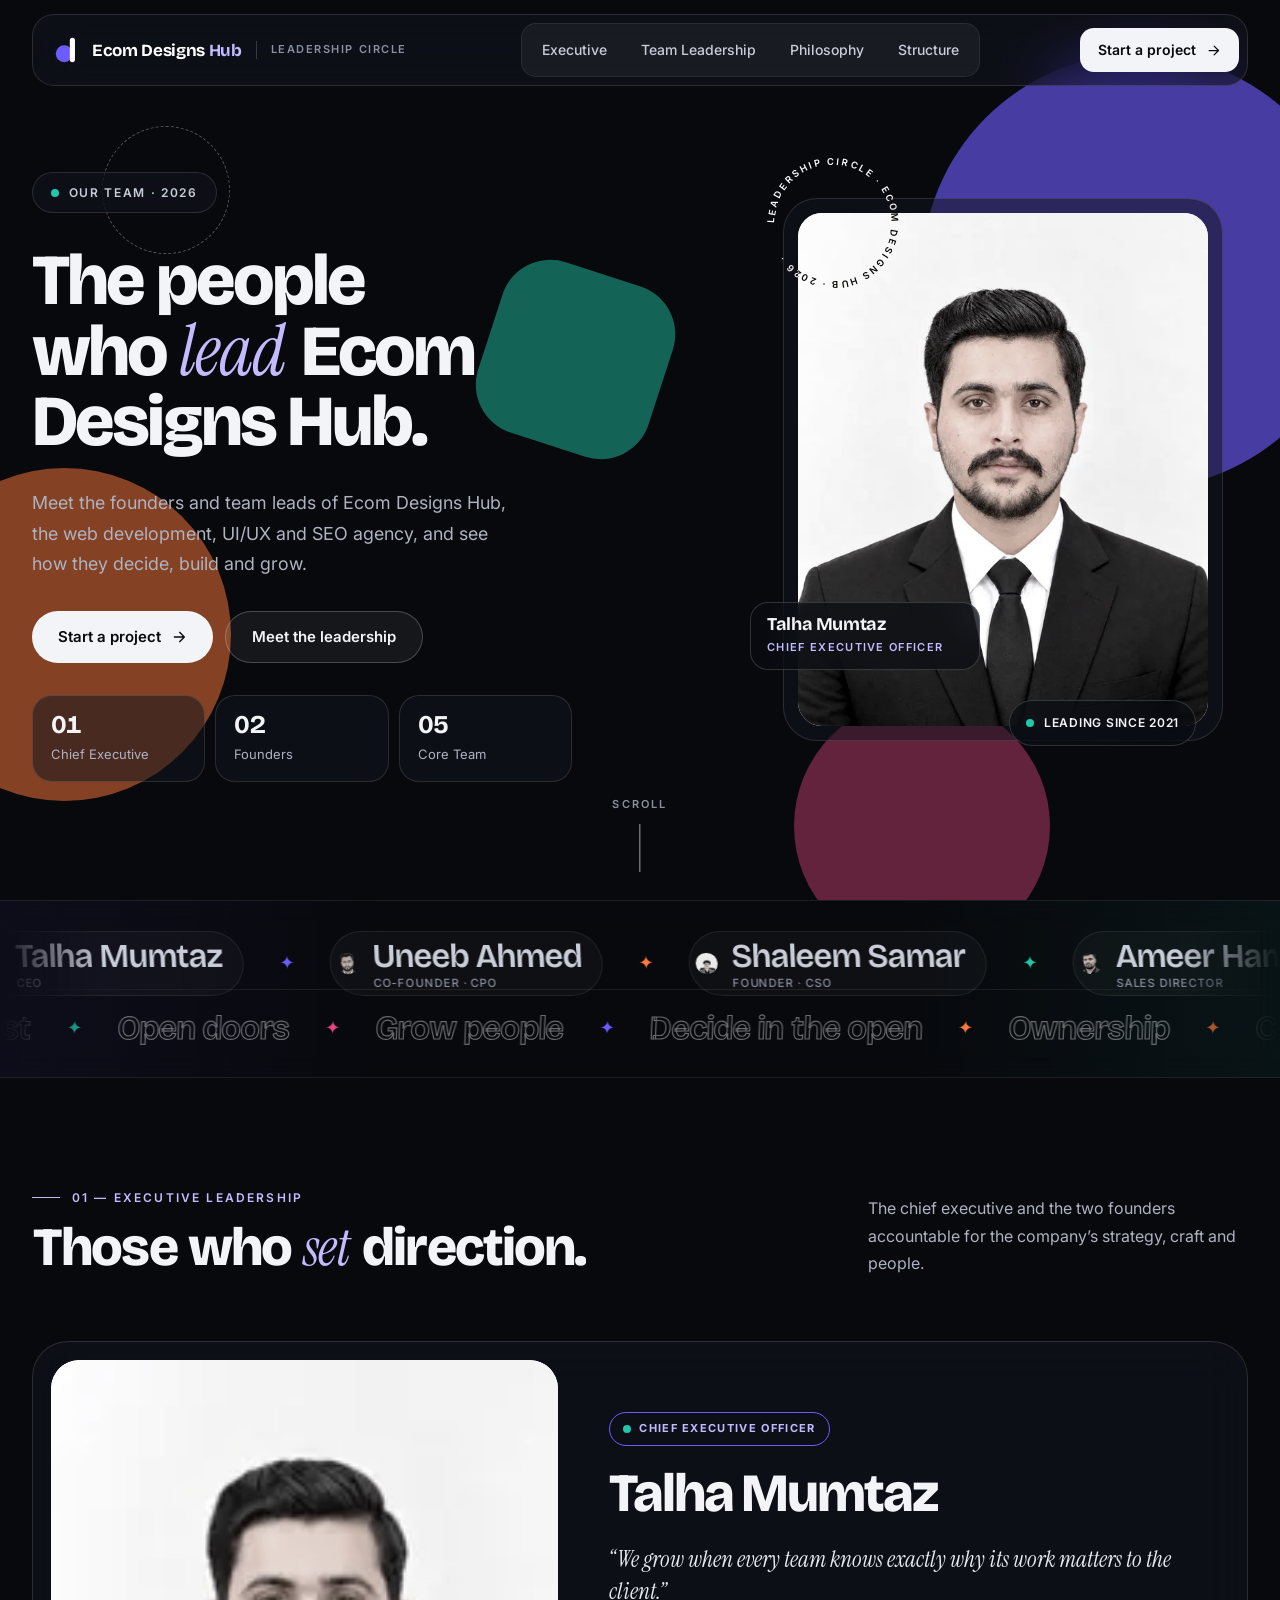
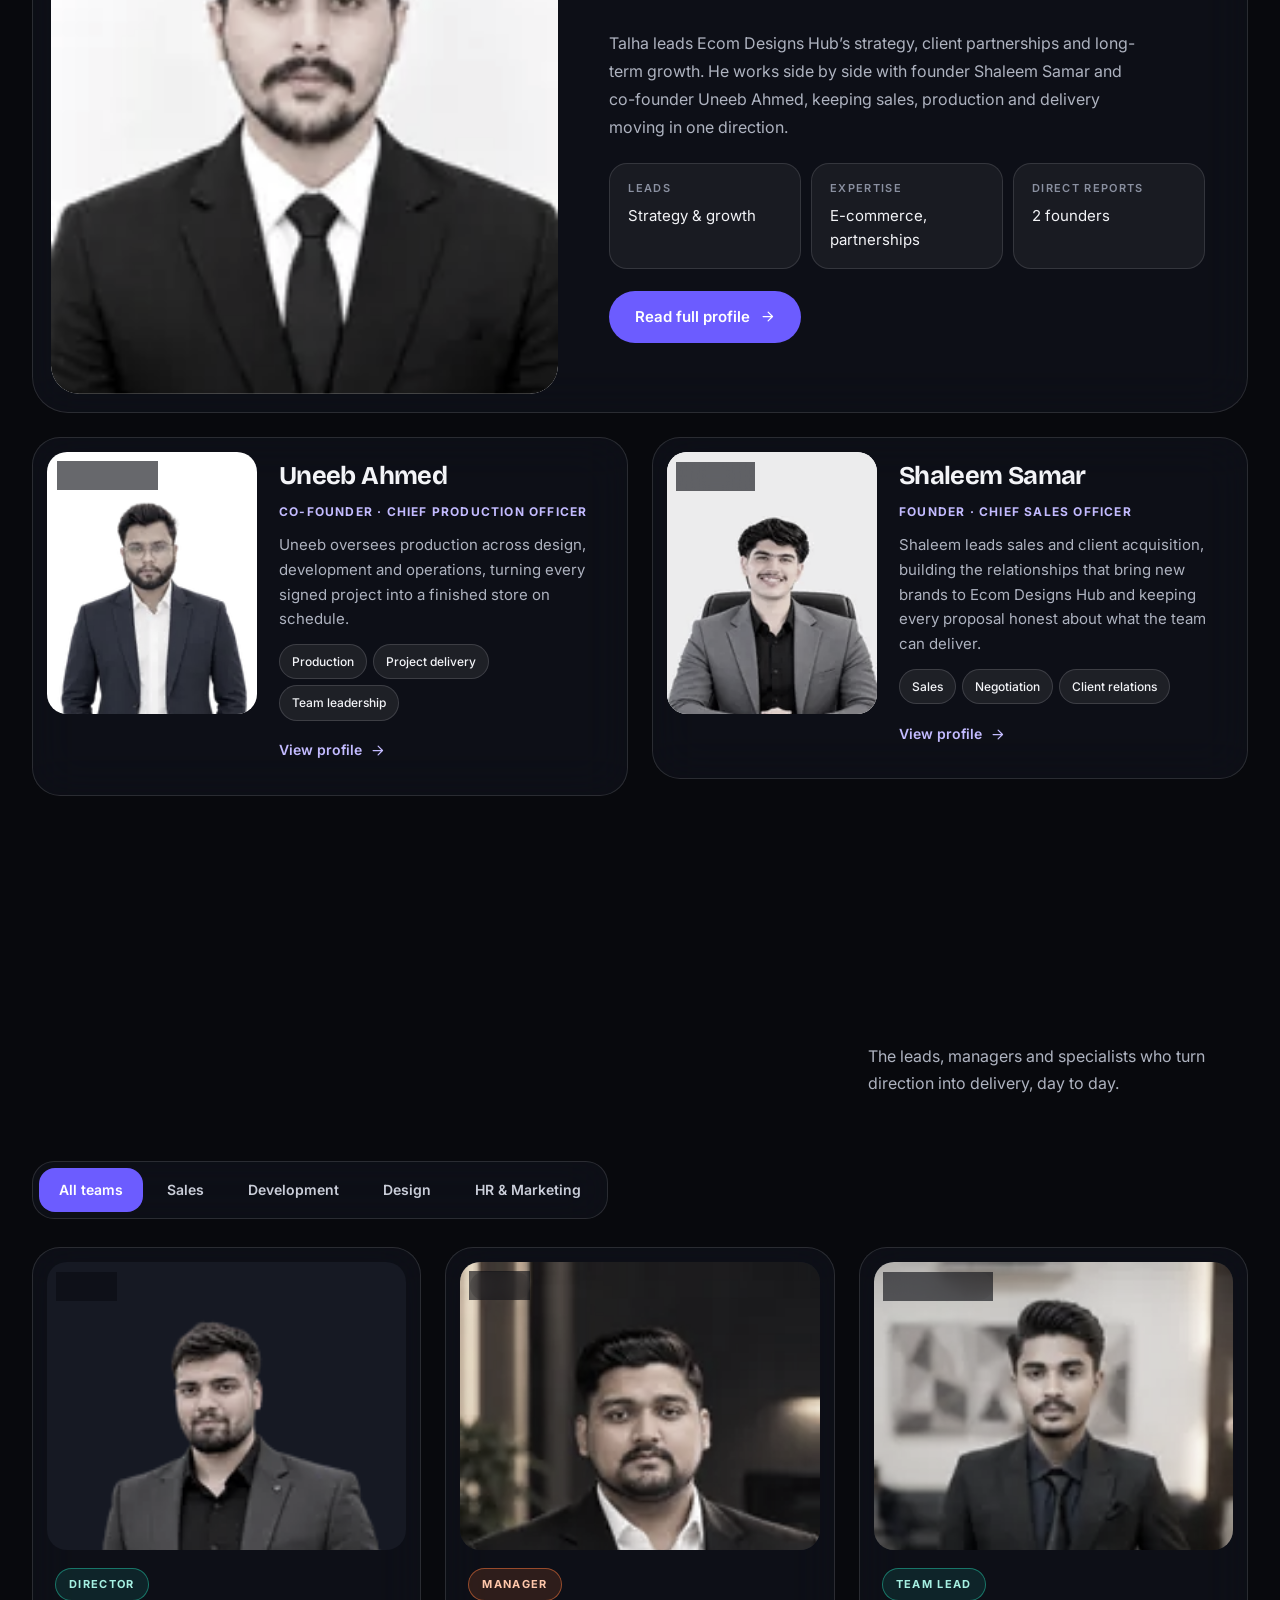
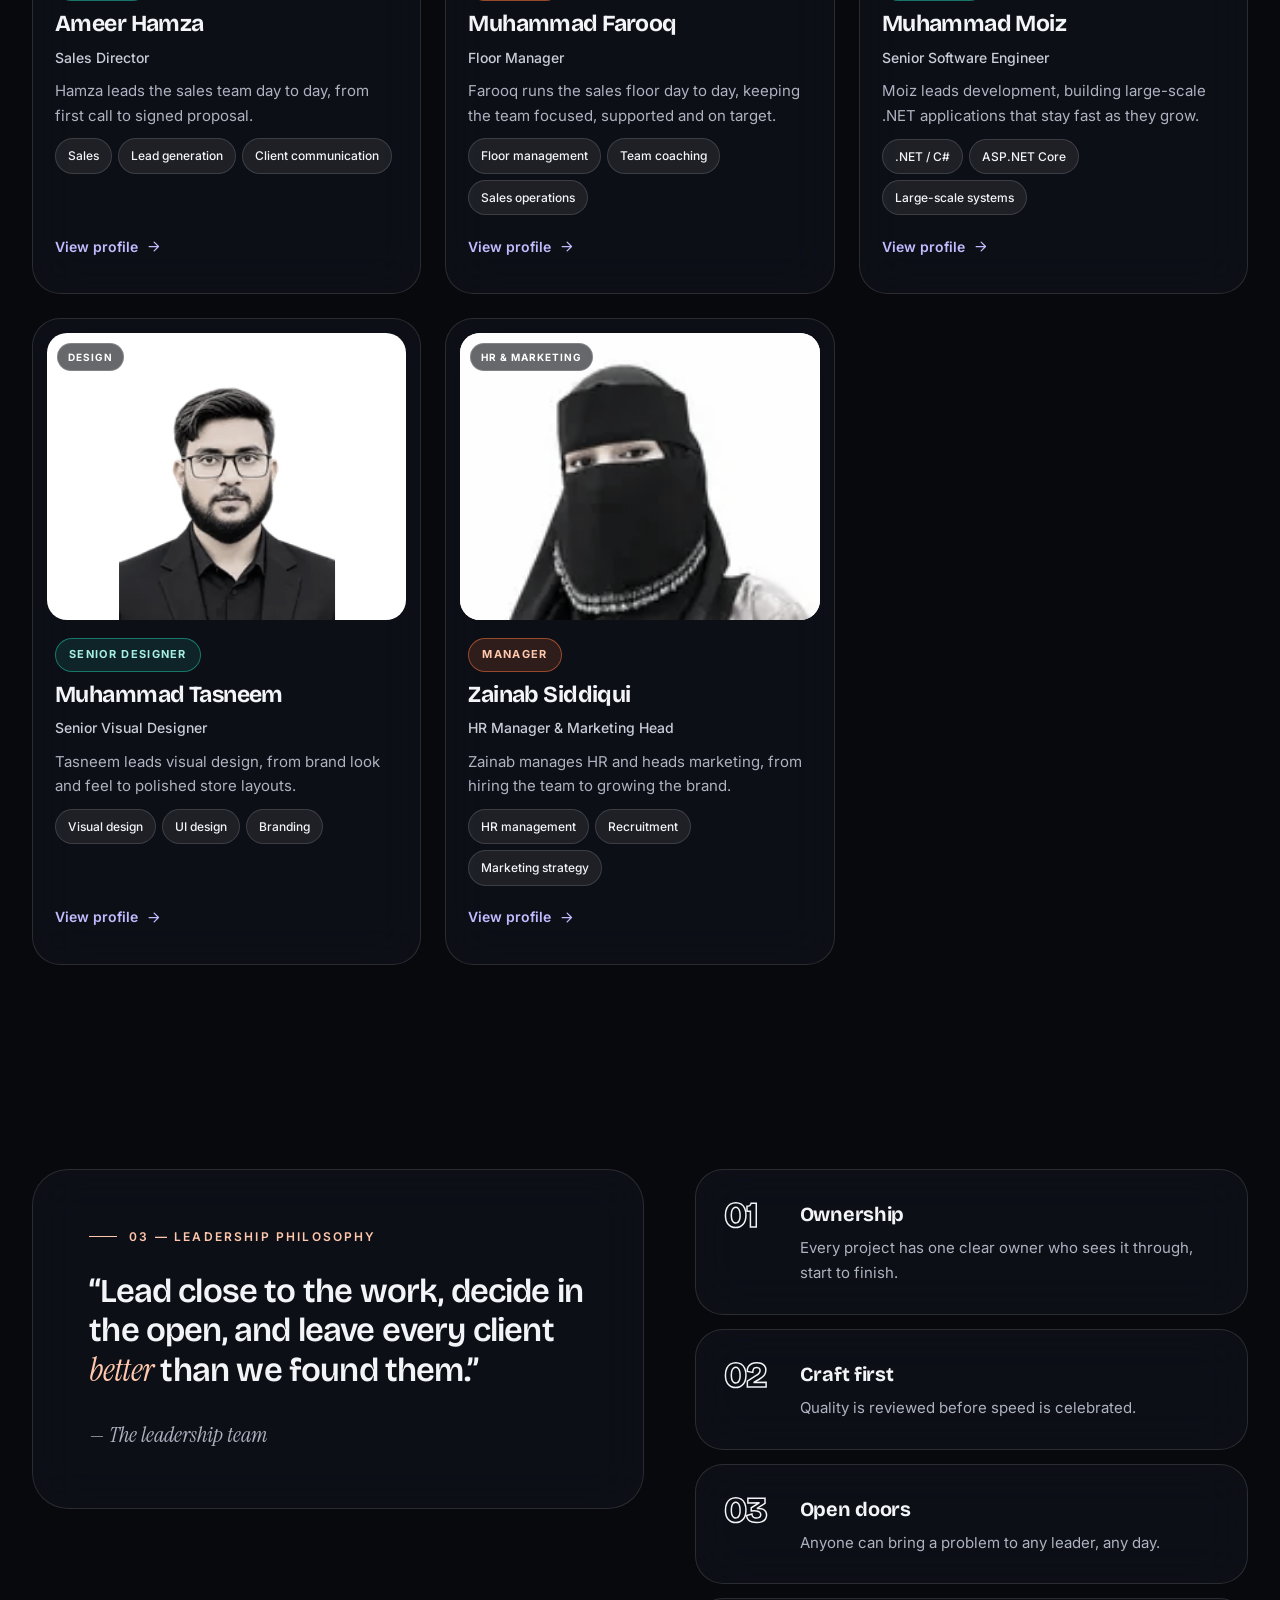
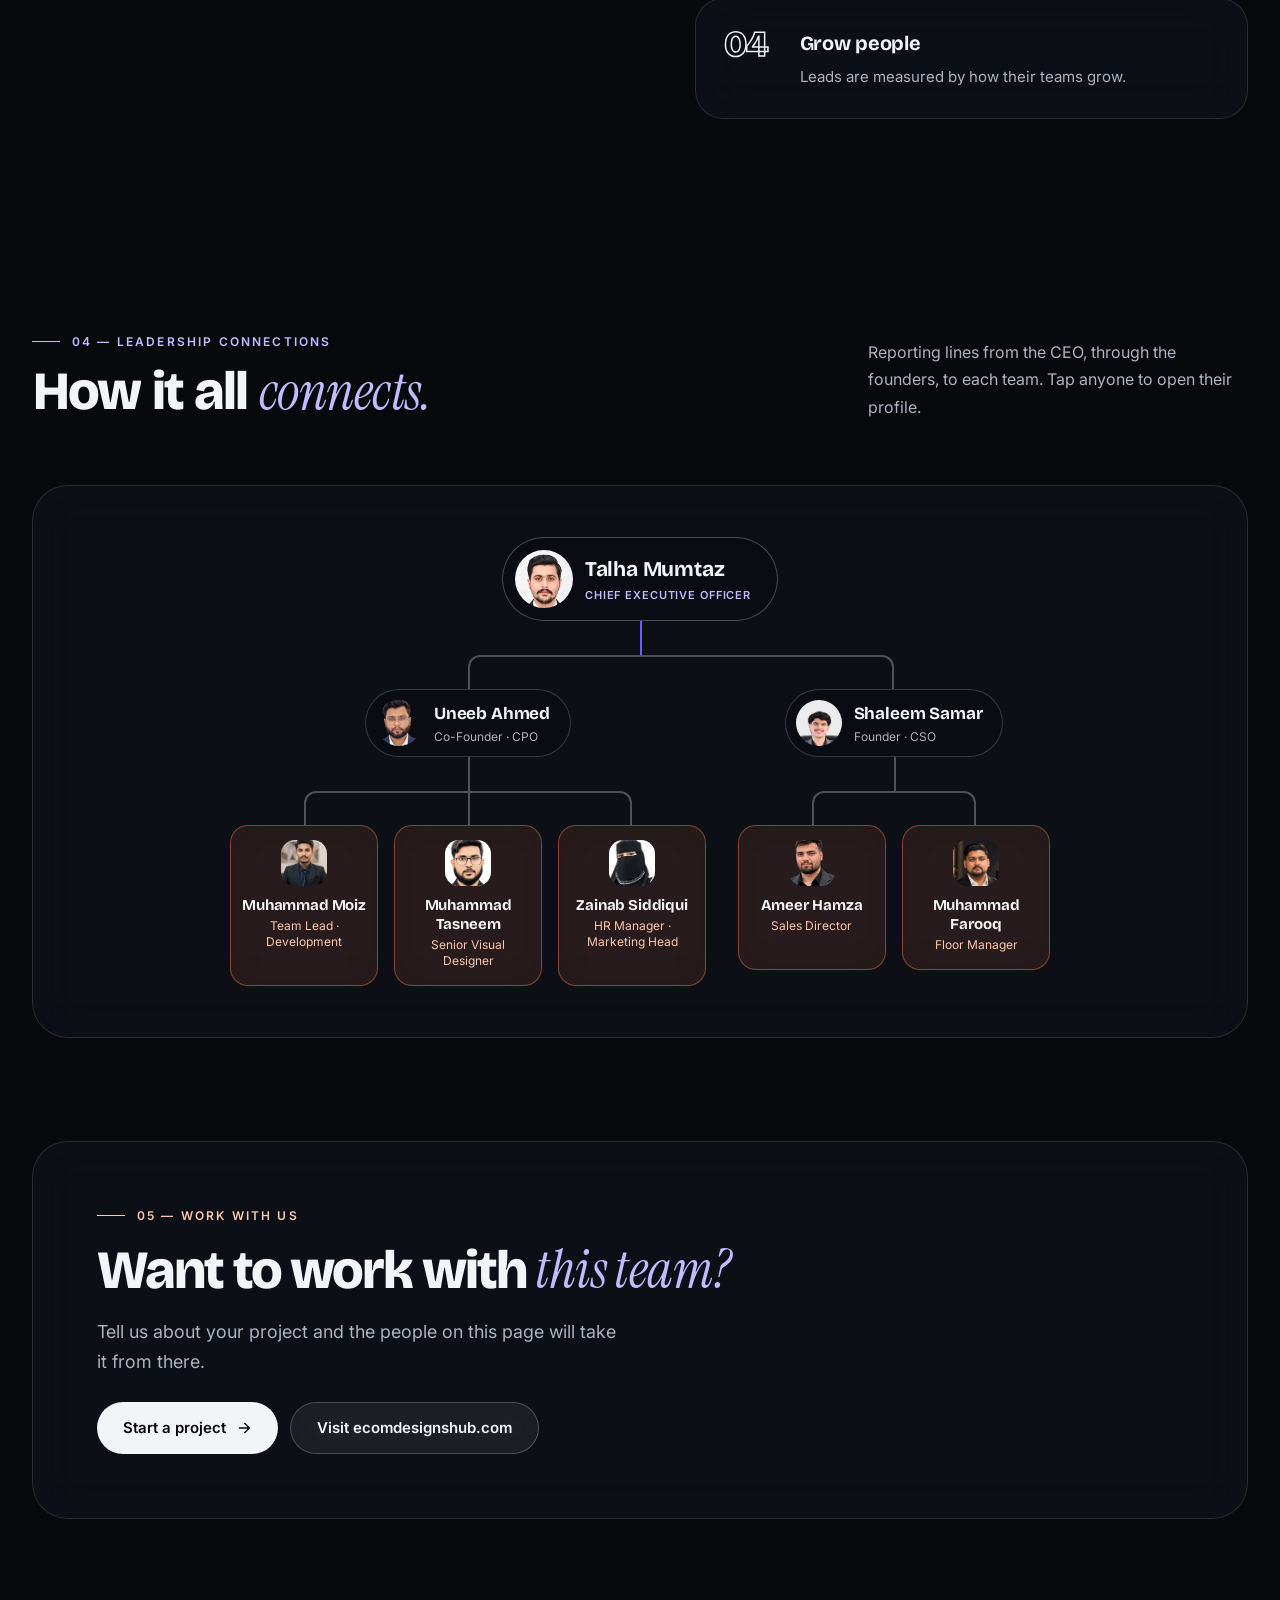
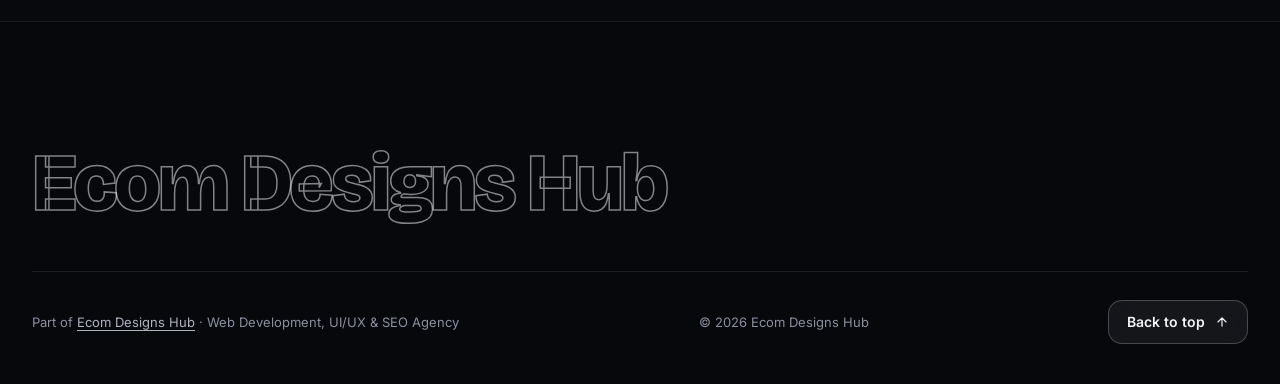
==== commit 5fd2d7c4: "FIX IMAGES AND ENHANCE RESPONSIVENESS" ====
--- a/index.html
+++ b/index.html
@@ -164,9 +164,9 @@
   <!-- fonts load without blocking the first paint (font-display: swap via &display=swap) -->
   <link rel="preconnect" href="https://fonts.googleapis.com">
   <link rel="preconnect" href="https://fonts.gstatic.com" crossorigin>
-  <link rel="preload" as="style" href="https://fonts.googleapis.com/css2?family=Bricolage+Grotesque:opsz,wght@12..96,400..800&family=Instrument+Serif:ital@0;1&family=Inter:wght@400;500;600;700&display=swap">
-  <link rel="stylesheet" href="https://fonts.googleapis.com/css2?family=Bricolage+Grotesque:opsz,wght@12..96,400..800&family=Instrument+Serif:ital@0;1&family=Inter:wght@400;500;600;700&display=swap" media="print" onload="this.media='all'">
-  <noscript><link rel="stylesheet" href="https://fonts.googleapis.com/css2?family=Bricolage+Grotesque:opsz,wght@12..96,400..800&family=Instrument+Serif:ital@0;1&family=Inter:wght@400;500;600;700&display=swap"></noscript>
+  <link rel="preload" as="style" href="https://fonts.googleapis.com/css2?family=Bricolage+Grotesque:opsz,wght@12..96,600..800&family=Instrument+Serif:ital@1&family=Inter:wght@400;500;600;700&display=swap">
+  <link rel="stylesheet" href="https://fonts.googleapis.com/css2?family=Bricolage+Grotesque:opsz,wght@12..96,600..800&family=Instrument+Serif:ital@1&family=Inter:wght@400;500;600;700&display=swap" media="print" onload="this.media='all'">
+  <noscript><link rel="stylesheet" href="https://fonts.googleapis.com/css2?family=Bricolage+Grotesque:opsz,wght@12..96,600..800&family=Instrument+Serif:ital@1&family=Inter:wght@400;500;600;700&display=swap"></noscript>
   <link rel="stylesheet" href="styles.css">
 </head>
 <body>
@@ -330,7 +330,7 @@
           <p class="ceo-bio">Talha leads Ecom Designs Hub’s strategy, client partnerships and long-term growth. He works side by side with founder Shaleem Samar and co-founder Uneeb Ahmed, keeping sales, production and delivery moving in one direction.</p>
           <div class="meta-grid"><div class="meta"><small>Leads</small><span>Strategy & growth</span></div><div class="meta"><small>Expertise</small><span>E-commerce, partnerships</span></div><div class="meta"><small>Direct reports</small><span>2 founders</span></div></div>
           <div class="card-actions">
-            <button type="button" class="btn btn-accent" data-open="talha">Read full profile <svg width="15" height="15" viewBox="0 0 24 24" fill="none" stroke="currentColor" stroke-width="2" stroke-linecap="round" stroke-linejoin="round" aria-hidden="true"><path d="M5 12h14M13 5l7 7-7 7"/></svg></button>
+            <button type="button" class="btn btn-accent" data-open="talha" aria-label="Read full profile of Talha Mumtaz">Read full profile <svg width="15" height="15" viewBox="0 0 24 24" fill="none" stroke="currentColor" stroke-width="2" stroke-linecap="round" stroke-linejoin="round" aria-hidden="true"><path d="M5 12h14M13 5l7 7-7 7"/></svg></button>
             
           </div>
         </div>
@@ -350,7 +350,7 @@
             <p>Uneeb oversees production across design, development and operations, turning every signed project into a finished store on schedule.</p>
             <div class="tags"><span class="tag">Production</span><span class="tag">Project delivery</span><span class="tag">Team leadership</span></div>
             <div class="card-actions">
-              <button type="button" class="more" data-open="uneeb">View profile <svg width="15" height="15" viewBox="0 0 24 24" fill="none" stroke="currentColor" stroke-width="2" stroke-linecap="round" stroke-linejoin="round" aria-hidden="true"><path d="M5 12h14M13 5l7 7-7 7"/></svg></button>
+              <button type="button" class="more" data-open="uneeb" aria-label="View profile of Uneeb Ahmed">View profile <svg width="15" height="15" viewBox="0 0 24 24" fill="none" stroke="currentColor" stroke-width="2" stroke-linecap="round" stroke-linejoin="round" aria-hidden="true"><path d="M5 12h14M13 5l7 7-7 7"/></svg></button>
               
             </div>
           </div>
@@ -369,7 +369,7 @@
             <p>Shaleem leads sales and client acquisition, building the relationships that bring new brands to Ecom Designs Hub and keeping every proposal honest about what the team can deliver.</p>
             <div class="tags"><span class="tag">Sales</span><span class="tag">Negotiation</span><span class="tag">Client relations</span></div>
             <div class="card-actions">
-              <button type="button" class="more" data-open="shaleem">View profile <svg width="15" height="15" viewBox="0 0 24 24" fill="none" stroke="currentColor" stroke-width="2" stroke-linecap="round" stroke-linejoin="round" aria-hidden="true"><path d="M5 12h14M13 5l7 7-7 7"/></svg></button>
+              <button type="button" class="more" data-open="shaleem" aria-label="View profile of Shaleem Samar">View profile <svg width="15" height="15" viewBox="0 0 24 24" fill="none" stroke="currentColor" stroke-width="2" stroke-linecap="round" stroke-linejoin="round" aria-hidden="true"><path d="M5 12h14M13 5l7 7-7 7"/></svg></button>
               
             </div>
           </div>
@@ -412,7 +412,7 @@
             <p>Hamza leads the sales team day to day, from first call to signed proposal.</p>
             <div class="tags"><span class="tag">Sales</span><span class="tag">Lead generation</span><span class="tag">Client communication</span></div>
             <div class="card-actions">
-              <button type="button" class="more" data-open="hamza">View profile <svg width="15" height="15" viewBox="0 0 24 24" fill="none" stroke="currentColor" stroke-width="2" stroke-linecap="round" stroke-linejoin="round" aria-hidden="true"><path d="M5 12h14M13 5l7 7-7 7"/></svg></button>
+              <button type="button" class="more" data-open="hamza" aria-label="View profile of Ameer Hamza">View profile <svg width="15" height="15" viewBox="0 0 24 24" fill="none" stroke="currentColor" stroke-width="2" stroke-linecap="round" stroke-linejoin="round" aria-hidden="true"><path d="M5 12h14M13 5l7 7-7 7"/></svg></button>
               
             </div>
           </div>
@@ -432,7 +432,7 @@
             <p>Farooq runs the sales floor day to day, keeping the team focused, supported and on target.</p>
             <div class="tags"><span class="tag">Floor management</span><span class="tag">Team coaching</span><span class="tag">Sales operations</span></div>
             <div class="card-actions">
-              <button type="button" class="more" data-open="farooq">View profile <svg width="15" height="15" viewBox="0 0 24 24" fill="none" stroke="currentColor" stroke-width="2" stroke-linecap="round" stroke-linejoin="round" aria-hidden="true"><path d="M5 12h14M13 5l7 7-7 7"/></svg></button>
+              <button type="button" class="more" data-open="farooq" aria-label="View profile of Muhammad Farooq">View profile <svg width="15" height="15" viewBox="0 0 24 24" fill="none" stroke="currentColor" stroke-width="2" stroke-linecap="round" stroke-linejoin="round" aria-hidden="true"><path d="M5 12h14M13 5l7 7-7 7"/></svg></button>
               
             </div>
           </div>
@@ -452,7 +452,7 @@
             <p>Moiz leads development, building large-scale .NET applications that stay fast as they grow.</p>
             <div class="tags"><span class="tag">.NET / C#</span><span class="tag">ASP.NET Core</span><span class="tag">Large-scale systems</span></div>
             <div class="card-actions">
-              <button type="button" class="more" data-open="moiz">View profile <svg width="15" height="15" viewBox="0 0 24 24" fill="none" stroke="currentColor" stroke-width="2" stroke-linecap="round" stroke-linejoin="round" aria-hidden="true"><path d="M5 12h14M13 5l7 7-7 7"/></svg></button>
+              <button type="button" class="more" data-open="moiz" aria-label="View profile of Muhammad Moiz">View profile <svg width="15" height="15" viewBox="0 0 24 24" fill="none" stroke="currentColor" stroke-width="2" stroke-linecap="round" stroke-linejoin="round" aria-hidden="true"><path d="M5 12h14M13 5l7 7-7 7"/></svg></button>
               
             </div>
           </div>
@@ -472,7 +472,7 @@
             <p>Tasneem leads visual design, from brand look and feel to polished store layouts.</p>
             <div class="tags"><span class="tag">Visual design</span><span class="tag">UI design</span><span class="tag">Branding</span></div>
             <div class="card-actions">
-              <button type="button" class="more" data-open="tasneem">View profile <svg width="15" height="15" viewBox="0 0 24 24" fill="none" stroke="currentColor" stroke-width="2" stroke-linecap="round" stroke-linejoin="round" aria-hidden="true"><path d="M5 12h14M13 5l7 7-7 7"/></svg></button>
+              <button type="button" class="more" data-open="tasneem" aria-label="View profile of Muhammad Tasneem">View profile <svg width="15" height="15" viewBox="0 0 24 24" fill="none" stroke="currentColor" stroke-width="2" stroke-linecap="round" stroke-linejoin="round" aria-hidden="true"><path d="M5 12h14M13 5l7 7-7 7"/></svg></button>
               
             </div>
           </div>
@@ -492,7 +492,7 @@
             <p>Zainab manages HR and heads marketing, from hiring the team to growing the brand.</p>
             <div class="tags"><span class="tag">HR management</span><span class="tag">Recruitment</span><span class="tag">Marketing strategy</span></div>
             <div class="card-actions">
-              <button type="button" class="more" data-open="zainab">View profile <svg width="15" height="15" viewBox="0 0 24 24" fill="none" stroke="currentColor" stroke-width="2" stroke-linecap="round" stroke-linejoin="round" aria-hidden="true"><path d="M5 12h14M13 5l7 7-7 7"/></svg></button>
+              <button type="button" class="more" data-open="zainab" aria-label="View profile of Zainab Siddiqui">View profile <svg width="15" height="15" viewBox="0 0 24 24" fill="none" stroke="currentColor" stroke-width="2" stroke-linecap="round" stroke-linejoin="round" aria-hidden="true"><path d="M5 12h14M13 5l7 7-7 7"/></svg></button>
               
             </div>
           </div>
--- a/styles.css
+++ b/styles.css
@@ -31,6 +31,12 @@
   --font-body: 'Inter', system-ui, -apple-system, sans-serif;
 
   --gutter: clamp(16px, 4vw, 32px);
+  /* one vertical rhythm for every section, one radius scale for every surface */
+  --section-y: clamp(72px, 8vw, 112px);
+  --r-xl: 36px;   /* large panels: CEO card, philosophy, org chart, contact */
+  --r-lg: 28px;   /* cards and principles */
+  --r-md: 20px;   /* photos inside cards */
+  --shadow-lift: 0 30px 60px -30px rgba(0, 0, 0, .8);
   --ease: cubic-bezier(.2, .8, .2, 1);
   --ease-io: cubic-bezier(.76, 0, .24, 1);
   --header-h: 84px;
@@ -218,7 +224,7 @@
 .mm-link { display: flex; align-items: baseline; gap: 16px; padding: 14px 0; border-bottom: 1px solid rgba(255, 255, 255, .1); font-family: var(--font-display); font-weight: 700; font-size: clamp(26px, 7vw, 38px); line-height: 1.1; letter-spacing: -.025em; }
 .mm-link span { font-family: var(--font-body); font-size: 13px; font-weight: 600; color: var(--accent-light); letter-spacing: .1em; }
 .mm-foot { display: flex; flex-direction: column; align-items: flex-start; gap: 14px; }
-.mm-note { font-size: 13px; color: var(--faint); }
+.mm-note { padding: 12px 0; font-size: 14px; color: var(--muted); }
 
 /* ---------- Split text & reveal ---------- */
 .w { display: inline-block; overflow: hidden; vertical-align: top; padding: 0 .02em .1em; margin-bottom: -.1em; }
@@ -244,8 +250,7 @@
 .hero-sub { max-width: 480px; font-size: clamp(16px, 1.4vw, 18px); line-height: 1.7; color: var(--muted); }
 .hero-ctas { display: flex; flex-wrap: wrap; gap: 12px; }
 .hero-stats { display: grid; grid-template-columns: repeat(3, minmax(0, 1fr)); gap: 10px; max-width: 540px; }
-.stat { padding: 16px 18px; border-radius: 20px; transition: transform .5s var(--ease), border-color .3s, background-color .3s; }
-.stat:hover { transform: translateY(-6px); border-color: var(--accent); background: rgba(30, 33, 46, .7); }
+.stat { padding: 16px 18px; border-radius: var(--r-md); }
 .stat strong { display: block; font-family: var(--font-display); font-weight: 700; font-size: clamp(22px, 2vw, 28px); line-height: 1; letter-spacing: -.03em; font-variant-numeric: tabular-nums; }
 .stat span { display: block; margin-top: 6px; font-size: 13px; color: var(--muted); }
 
@@ -263,14 +268,9 @@
 .float-chip strong { display: block; font-family: var(--font-display); font-weight: 700; font-size: 18px; line-height: 1.1; letter-spacing: -.02em; }
 .float-chip small { display: block; margin-top: 4px; font-size: 11px; font-weight: 600; letter-spacing: .12em; text-transform: uppercase; color: var(--accent-light); }
 .chip-name { left: -34px; bottom: 70px; flex-direction: column; align-items: flex-start; gap: 0; min-width: 230px; }
-.chip-founders { top: 34px; right: -30px; border-radius: 999px; padding: 8px 16px 8px 8px; font-size: 12px; font-weight: 600; letter-spacing: .06em; text-transform: uppercase; animation-delay: -2s; }
 .chip-since { right: 26px; bottom: -6px; border-radius: 999px; font-size: 12px; font-weight: 600; letter-spacing: .06em; text-transform: uppercase; animation-delay: -4s; }
-.stack { display: flex; }
-.stack i { width: 32px; height: 32px; border-radius: 50%; border: 2px solid #12141C; display: grid; place-items: center; font-style: normal; font-family: var(--font-display); font-weight: 700; font-size: 11px; color: #fff; }
-.stack i + i { margin-left: -10px; }
-.stack img { width: 100%; height: 100%; object-fit: cover; object-position: 50% 30%; border-radius: 50%; }
 /* small round avatars: zoom in on the face */
-.stack img, .node .av img, .d-person .av img { transform: scale(1.5); transform-origin: 50% 34%; }
+.node .av img, .d-person .av img { transform: scale(1.5); transform-origin: 50% 34%; }
 .av img.cutout { transform: scale(2.4); transform-origin: 50% 9%; }
 
 .scroll-cue { position: absolute; left: 50%; bottom: 28px; transform: translateX(-50%); display: flex; flex-direction: column; align-items: center; gap: 10px; font-size: 11px; font-weight: 600; letter-spacing: .2em; text-transform: uppercase; color: var(--faint); }
@@ -302,7 +302,7 @@
 .mq-track.outline .mq-item:hover { background-size: 100% 100%; -webkit-text-stroke-color: transparent; }
 
 /* ---------- Sections ---------- */
-.section { position: relative; padding: clamp(90px, 12vw, 160px) 0; }
+.section { position: relative; padding: var(--section-y) 0; }
 .section-head { display: flex; flex-wrap: wrap; justify-content: space-between; align-items: flex-end; gap: 24px; margin-bottom: clamp(36px, 5vw, 64px); }
 .kicker { display: inline-flex; align-items: center; gap: 12px; font-size: 12px; font-weight: 600; letter-spacing: .18em; text-transform: uppercase; color: var(--accent-light); }
 .kicker::before { content: ""; width: 28px; height: 1px; background: currentColor; }
@@ -320,20 +320,20 @@
 .badge-teal { background: rgba(34, 199, 169, .12); border: 1px solid rgba(34, 199, 169, .5); color: var(--teal-light); }
 .badge-float { position: absolute; top: 10px; left: 10px; z-index: 2; padding: 5px 10px; font-size: 10px; letter-spacing: .1em; background: rgba(10, 12, 18, .62); -webkit-backdrop-filter: blur(14px); backdrop-filter: blur(14px); border: 1px solid rgba(255, 255, 255, .18); color: #fff; }
 .tags { display: flex; flex-wrap: wrap; gap: 6px; }
-.tag { padding: 7px 12px; border-radius: 999px; background: rgba(255, 255, 255, .07); border: 1px solid rgba(255, 255, 255, .14); font-size: 12px; font-weight: 500; transition: background-color .3s, border-color .3s, transform .3s var(--ease); }
-.tag:hover { background: var(--accent); border-color: var(--accent); transform: translateY(-2px); }
+/* tags are labels, not controls, so they get no hover state */
+.tag { padding: 7px 12px; border-radius: 999px; background: rgba(255, 255, 255, .07); border: 1px solid rgba(255, 255, 255, .14); font-size: 12px; font-weight: 500; }
 .more { display: inline-flex; align-items: center; gap: 8px; min-height: 44px; font-size: 14px; font-weight: 600; color: var(--accent-light); }
 .card-actions { display: flex; flex-wrap: wrap; align-items: center; gap: 8px 22px; }
 .more svg { transition: transform .35s var(--ease); }
 
 /* card shell: lift + sheen + accent border */
 .card {
-  position: relative; width: 100%; overflow: hidden; border-radius: 30px; cursor: pointer;
+  position: relative; width: 100%; overflow: hidden; border-radius: var(--r-lg); cursor: pointer;
   transition: transform .6s var(--ease), border-color .4s, background-color .4s, box-shadow .5s;
 }
 .card::after { content: ""; position: absolute; top: 0; left: -75%; width: 45%; height: 100%; background: rgba(255, 255, 255, .07); transform: skewX(-20deg); transition: left 1s var(--ease); pointer-events: none; }
-.card:hover, .card:focus-within { transform: translateY(-10px); border-color: var(--accent); background: rgba(28, 31, 44, .72); box-shadow: 0 30px 60px -30px rgba(0, 0, 0, .8); }
-.ceo.card:hover, .ceo.card:focus-within { transform: translateY(-6px); }
+.card:hover, .card:focus-within { transform: translateY(-6px); border-color: var(--accent); background: rgba(28, 31, 44, .72); box-shadow: var(--shadow-lift); }
+.ceo.card:hover, .ceo.card:focus-within { transform: translateY(-4px); }
 .card:hover::after { left: 140%; }
 .card:hover .avatar img, .card:focus-within .avatar img { transform: scale(1.07); filter: none; }
 .card:hover .mono { transform: scale(1.12) rotate(-4deg); }
@@ -344,17 +344,16 @@
 .card:hover .slide-up, .card:focus-within .slide-up { transform: none; }
 
 /* ---------- CEO feature ---------- */
-.ceo { display: grid; grid-template-columns: minmax(0, .9fr) minmax(0, 1.1fr); gap: clamp(24px, 4vw, 56px); padding: 18px; border-radius: 38px; text-align: left; }
-.ceo .avatar { border-radius: 28px; aspect-ratio: 4 / 5; background: #fff; transition: clip-path 1.4s var(--ease-io) .2s; }
-.js .ceo .avatar { clip-path: inset(0 0 100% 0 round 28px); }
-.js .is-in > .ceo .avatar { clip-path: inset(0 0 0 0 round 28px); }
+.ceo { display: grid; grid-template-columns: minmax(0, .9fr) minmax(0, 1.1fr); gap: clamp(24px, 4vw, 56px); padding: 18px; border-radius: var(--r-xl); text-align: left; }
+.ceo .avatar { border-radius: var(--r-lg); aspect-ratio: 4 / 5; background: #fff; transition: clip-path 1.4s var(--ease-io) .2s; }
+.js .ceo .avatar { clip-path: inset(0 0 100% 0 round var(--r-lg)); }
+.js .is-in > .ceo .avatar { clip-path: inset(0 0 0 0 round var(--r-lg)); }
 .ceo-body { display: flex; flex-direction: column; justify-content: center; gap: 22px; padding: clamp(8px, 2vw, 28px) clamp(8px, 2vw, 24px) clamp(8px, 2vw, 24px) 0; }
 .ceo-name { font-family: var(--font-display); font-weight: 800; font-size: clamp(36px, 4.2vw, 58px); line-height: .98; letter-spacing: -.04em; white-space: nowrap; }
 .quote { font-family: var(--font-serif); font-style: italic; font-size: clamp(19px, 1.8vw, 24px); line-height: 1.4; color: #E8EAF0; }
 .ceo-bio { max-width: 540px; font-size: 16px; line-height: 1.75; color: var(--muted); }
 .meta-grid { display: grid; grid-template-columns: repeat(auto-fit, minmax(150px, 1fr)); gap: 10px; }
-.meta { padding: 16px 18px; border-radius: 18px; background: rgba(255, 255, 255, .05); border: 1px solid rgba(255, 255, 255, .12); transition: transform .5s var(--ease), border-color .3s; }
-.meta:hover { transform: translateY(-5px); border-color: var(--accent); }
+.meta { padding: 16px 18px; border-radius: 18px; background: rgba(255, 255, 255, .05); border: 1px solid rgba(255, 255, 255, .12); }
 .meta small { display: block; font-size: 11px; font-weight: 600; letter-spacing: .12em; text-transform: uppercase; color: var(--faint); }
 .meta span { display: block; margin-top: 6px; font-size: 15px; }
 .ceo .card-actions { align-self: flex-start; }
@@ -365,9 +364,9 @@
 @keyframes exec-swap { from { opacity: 0; transform: translateY(18px); } }
 .founders { display: grid; grid-template-columns: repeat(2, minmax(0, 1fr)); gap: 24px; margin-top: 24px; }
 .fcard { display: grid; grid-template-columns: minmax(150px, 210px) minmax(0, 1fr); gap: 22px; padding: 14px; text-align: left; }
-.fcard .avatar { border-radius: 22px; aspect-ratio: 4 / 5; background: #fff; }
-/* CEO and founders: whole photo on white, nothing cropped */
-.ceo .avatar img:not(.cutout), .fcard .avatar img:not(.cutout) { object-fit: contain; object-position: 50% 100%; }
+.fcard .avatar { border-radius: var(--r-md); aspect-ratio: 4 / 5; background: #fff; }
+/* CEO and founders: photo fills the frame (no letterbox bars), anchored near the top so the face never crops */
+.ceo .avatar img:not(.cutout), .fcard .avatar img:not(.cutout) { object-position: 50% 8%; }
 .ceo .avatar img.cutout, .fcard .avatar img.cutout { top: 40px; height: 118%; }
 .fcard .mono { font-size: clamp(44px, 4.4vw, 64px); }
 .fbody { display: flex; flex-direction: column; gap: 12px; padding: 10px 8px 8px 0; }
@@ -383,12 +382,14 @@
 .tab { position: relative; z-index: 1; min-height: 44px; padding: 0 20px; border-radius: 16px; font-size: 14px; font-weight: 600; color: var(--muted-2); transition: color .3s; }
 .tab:hover { color: #fff; }
 .tab.is-active { color: #fff; }
+/* inset ring: the tab bar scrolls on phones and would clip an outside outline */
+.tab:focus-visible { outline-offset: -3px; border-radius: 16px; }
 
 .team-grid { display: grid; grid-template-columns: repeat(3, minmax(0, 1fr)); gap: 24px; align-items: stretch; }
 .tcard { display: flex; flex-direction: column; gap: 18px; padding: 14px 14px 24px; text-align: left; height: 100%; }
 .tbody { flex: 1; }
 .tbody .card-actions { margin-top: auto; }
-.tcard .avatar { border-radius: 22px; aspect-ratio: 5 / 4; }
+.tcard .avatar { border-radius: var(--r-md); aspect-ratio: 5 / 4; }
 /* landscape crop: anchor to the top so heads keep their headroom under the badge */
 .tcard .avatar img:not(.cutout) { object-position: 50% 0%; }
 /* Zainab (white-background photo) and Tasneem (transparent PNG): white card behind them */
@@ -406,13 +407,14 @@
 
 /* ---------- Philosophy ---------- */
 .philo { display: grid; grid-template-columns: minmax(0, 1.05fr) minmax(0, .95fr); gap: clamp(24px, 4vw, 56px); align-items: start; }
-.philo-quote { position: sticky; top: 120px; display: flex; flex-direction: column; gap: 26px; padding: clamp(28px, 4.4vw, 60px); border-radius: 40px; }
+.philo-quote { position: sticky; top: 120px; display: flex; flex-direction: column; gap: 26px; padding: clamp(28px, 4.4vw, 60px); border-radius: var(--r-xl); }
 .philo-title { font-family: var(--font-display); font-weight: 600; font-size: clamp(24px, 2.6vw, 36px); line-height: 1.18; letter-spacing: -.025em; }
 .philo-title em { color: var(--orange-light); }
 .philo-sign { font-family: var(--font-serif); font-style: italic; font-size: 22px; color: var(--muted); }
 .principles { display: flex; flex-direction: column; gap: 14px; }
-.principle { display: grid; grid-template-columns: auto minmax(0, 1fr); gap: 22px; align-items: start; padding: 28px; border-radius: 26px; transition: background-color .45s var(--ease), border-color .45s, color .45s, transform .55s var(--ease); }
-.principle .pn { font-family: var(--font-display); font-weight: 800; font-size: 36px; line-height: 1; letter-spacing: -.03em; color: transparent; -webkit-text-stroke: 1.5px var(--text); transition: -webkit-text-stroke-color .45s, color .45s; }
+.principle { display: grid; grid-template-columns: auto minmax(0, 1fr); gap: 22px; align-items: start; padding: 28px; border-radius: var(--r-lg); transition: background-color .45s var(--ease), border-color .45s, color .45s, transform .55s var(--ease); }
+/* fixed width so every principle's text starts on the same line, whatever the digits */
+.principle .pn { min-width: 1.5em; font-family: var(--font-display); font-weight: 800; font-size: 36px; line-height: 1; letter-spacing: -.03em; color: transparent; -webkit-text-stroke: 1.5px var(--text); transition: -webkit-text-stroke-color .45s, color .45s; }
 .principle h3 { font-family: var(--font-display); font-weight: 700; font-size: 20px; letter-spacing: -.015em; }
 .principle p { margin-top: 6px; font-size: 15px; line-height: 1.65; color: var(--muted); transition: color .45s; }
 .principle:hover { background: var(--text); border-color: var(--text); color: var(--bg); transform: translateX(-8px); }
@@ -420,7 +422,7 @@
 .principle:hover p { color: #3A3F4C; }
 
 /* ---------- Structure tree ---------- */
-.tree-wrap { padding: clamp(28px, 4vw, 56px) clamp(16px, 3vw, 40px); border-radius: 40px; overflow-x: auto; }
+.tree-wrap { padding: clamp(28px, 4vw, 56px) clamp(16px, 3vw, 40px); border-radius: var(--r-xl); overflow-x: auto; }
 .tree, .tree ul { display: flex; justify-content: center; }
 /* centred when it fits, scrolls from the left edge when it doesn't */
 .tree { width: max-content; min-width: 100%; }
@@ -453,10 +455,18 @@
 .node-ceo .nt small { color: var(--accent-light); font-weight: 600; letter-spacing: .08em; text-transform: uppercase; font-size: 11px; }
 .node-team { border-radius: 18px; background: rgba(255, 122, 61, .1); border-color: rgba(255, 122, 61, .45); }
 .node-team .nt small { color: var(--orange-light); }
+/* wide chart: team leads stack photo over name so all five fit side by side on laptops (1024px+) */
+@media (min-width: 1024px) {
+  .tree li { padding-inline: 8px; }
+  /* height: 100% of the stretched <li>, so sibling nodes line up whatever their text length */
+  .node-team { flex-direction: column; gap: 10px; width: 148px; height: 100%; padding: 14px 10px 16px; text-align: center; white-space: normal; }
+  .node-team .nt strong { font-size: 15px; line-height: 1.25; }
+  .node-team .nt small { margin-top: 3px; line-height: 1.35; }
+}
 
 /* ---------- Contact ---------- */
 .contact { padding-top: 0; }
-.contact-card { display: flex; flex-direction: column; align-items: flex-start; gap: 18px; padding: clamp(28px, 5vw, 64px); border-radius: 40px; }
+.contact-card { display: flex; flex-direction: column; align-items: flex-start; gap: 18px; padding: clamp(28px, 5vw, 64px); border-radius: var(--r-xl); }
 .contact-card .section-title { margin-top: 0; }
 .contact-lede { max-width: 520px; font-size: clamp(16px, 1.4vw, 18px); line-height: 1.7; color: var(--muted); }
 .contact-ctas { display: flex; flex-wrap: wrap; gap: 12px; margin-top: 6px; }
@@ -466,10 +476,11 @@
 
 /* ---------- Footer ---------- */
 .footer { padding: clamp(60px, 9vw, 120px) 0 40px; border-top: 1px solid rgba(255, 255, 255, .08); background: rgba(8, 9, 13, .7); -webkit-backdrop-filter: blur(16px); backdrop-filter: blur(16px); }
-.footer-word { display: block; padding: 6px 0; font-family: var(--font-display); font-weight: 800; font-size: clamp(34px, 6.4vw, 96px); line-height: 1; letter-spacing: -.04em; color: transparent; -webkit-text-stroke: 1.5px rgba(255, 255, 255, .4); transition: color .6s var(--ease), -webkit-text-stroke-color .6s; }
-.footer-word:hover { color: var(--text); -webkit-text-stroke-color: var(--text); }
+.footer-word { display: block; padding: 6px 0; font-family: var(--font-display); font-weight: 800; font-size: clamp(34px, 6.4vw, 96px); line-height: 1; letter-spacing: -.04em; color: transparent; -webkit-text-stroke: 1.5px rgba(255, 255, 255, .5); transition: color .6s var(--ease), -webkit-text-stroke-color .6s; }
+.footer-word:hover, .footer-word:focus-visible { color: var(--text); -webkit-text-stroke-color: var(--text); }
 .footer-row { display: flex; flex-wrap: wrap; justify-content: space-between; align-items: center; gap: 16px; margin-top: 40px; padding-top: 28px; border-top: 1px solid rgba(255, 255, 255, .08); font-size: 13px; color: var(--faint); }
-.footer-row span a { color: var(--muted); text-decoration: underline; text-underline-offset: 3px; }
+/* block padding enlarges the tap area to 44px without moving the line */
+.footer-row span a { padding-block: 14px; color: var(--muted); text-decoration: underline; text-underline-offset: 3px; }
 .footer-row span a:hover { color: var(--text); }
 
 /* ---------- Drawer ---------- */
@@ -570,7 +581,7 @@
   .fcard .avatar { aspect-ratio: 4 / 5; }
 }
 
-@media (max-width: 900px) {
+@media (max-width: 1023px) {
   /* tree becomes a vertical, indented list */
   .tree-wrap { overflow: visible; padding: 28px 20px; }
   .tree, .tree ul { display: block; }
@@ -586,7 +597,7 @@
   .tree li:only-child { padding-top: 16px; }
   .tree > li::before, .tree > li::after { display: none !important; }
   .tree ul::before { display: none; }
-  .node { white-space: normal; }
+  .node { max-width: 100%; white-space: normal; }
 }
 
 @media (max-width: 760px) {
@@ -606,7 +617,9 @@
 }
 
 @media (max-width: 600px) {
-  :root { --gutter: 16px; }
+  :root { --gutter: 16px; --section-y: 64px; --r-xl: 28px; --r-lg: 24px; --r-md: 18px; }
+  /* lighter blur on phones: cheaper to repaint while scrolling, looks the same at this size */
+  .glass { -webkit-backdrop-filter: blur(16px) saturate(150%); backdrop-filter: blur(16px) saturate(150%); }
   /* body copy at 16px on phones */
   .ceo-bio, .fbody p, .tbody p, .principle p, .section-lede, .d-section p, .meta span { font-size: 16px; line-height: 1.6; }
   /* keeps the one-line exec name inside the card on narrow phones */
@@ -616,13 +629,13 @@
   .header-actions .btn-sm { display: none; }
   .brand-name { font-size: 15px; }
   .brand-mark { width: 26px; height: 26px; }
-  .hero { padding-top: 112px; }
+  .hero { padding: 112px 0 40px; }
+  .hero-visual { padding-bottom: 24px; }
   .hero-ctas .btn { flex: 1 1 100%; }
   .hero-stats { gap: 8px; }
   .stat { padding: 14px 12px; border-radius: 16px; }
   .stat span { font-size: 12px; }
   .chip-name { left: 10px; bottom: 26px; min-width: 0; }
-  .chip-founders { right: 10px; top: 24px; }
   .chip-since { display: none; }
   .float-chip strong { font-size: 16px; }
   .ring-text { width: 96px; top: 0; left: -6px; }
@@ -636,8 +649,20 @@
   .tabs.more-right { -webkit-mask-image: linear-gradient(90deg, #000 80%, transparent); mask-image: linear-gradient(90deg, #000 80%, transparent); }
   .tabs.more-left { -webkit-mask-image: linear-gradient(90deg, transparent, #000 20%); mask-image: linear-gradient(90deg, transparent, #000 20%); }
   .tabs.more-left.more-right { -webkit-mask-image: linear-gradient(90deg, transparent, #000 20%, #000 80%, transparent); mask-image: linear-gradient(90deg, transparent, #000 20%, #000 80%, transparent); }
-  .principle { grid-template-columns: 1fr; gap: 12px; padding: 22px; }
-  .principle .pn { font-size: 30px; }
+  /* number stays beside the title instead of on its own row */
+  .principle { gap: 14px; padding: 22px 20px; }
+  .principle .pn { font-size: 26px; }
+  /* org chart: shallower indents so the deepest nodes fit a 320px screen */
+  .tree-wrap { padding: 22px 14px; }
+  .tree ul { padding-left: 12px; }
+  .tree li { padding-left: 20px; }
+  .tree > li > ul { padding-left: 14px; }
+  .tree li:nth-child(n)::before { width: 16px; top: 40px; }
+  .tree li:last-child::after { height: 40px; }
+  .node { gap: 10px; padding: 8px 14px 8px 8px; }
+  .node .av { width: 40px; height: 40px; }
+  .node-ceo .av { width: 48px; height: 48px; }
+  .nt strong, .node-ceo .nt strong { font-size: 16px; }
   .d-facts { grid-template-columns: 1fr 1fr; }
   .drawer-panel { top: auto; right: 0; left: 0; bottom: 0; width: 100%; max-height: 92vh; max-height: 92dvh; border-radius: 28px 28px 0 0; transform: translateY(105%); padding-bottom: env(safe-area-inset-bottom); }
   .drawer-close { width: 48px; height: 48px; }
@@ -650,6 +675,9 @@
   /* no hover on touch, so the quote pop-up would sit over the face for good — hide it */
   .slide-up { display: none; }
   .avatar img, .portrait-img img { filter: none; }
+  /* background shapes hold still (scroll parallax still moves them): a looping animation under
+     every blurred glass panel keeps the GPU busy even when the page is idle */
+  .shape span { animation: none; }
 }
 
 /* ==========================================================================
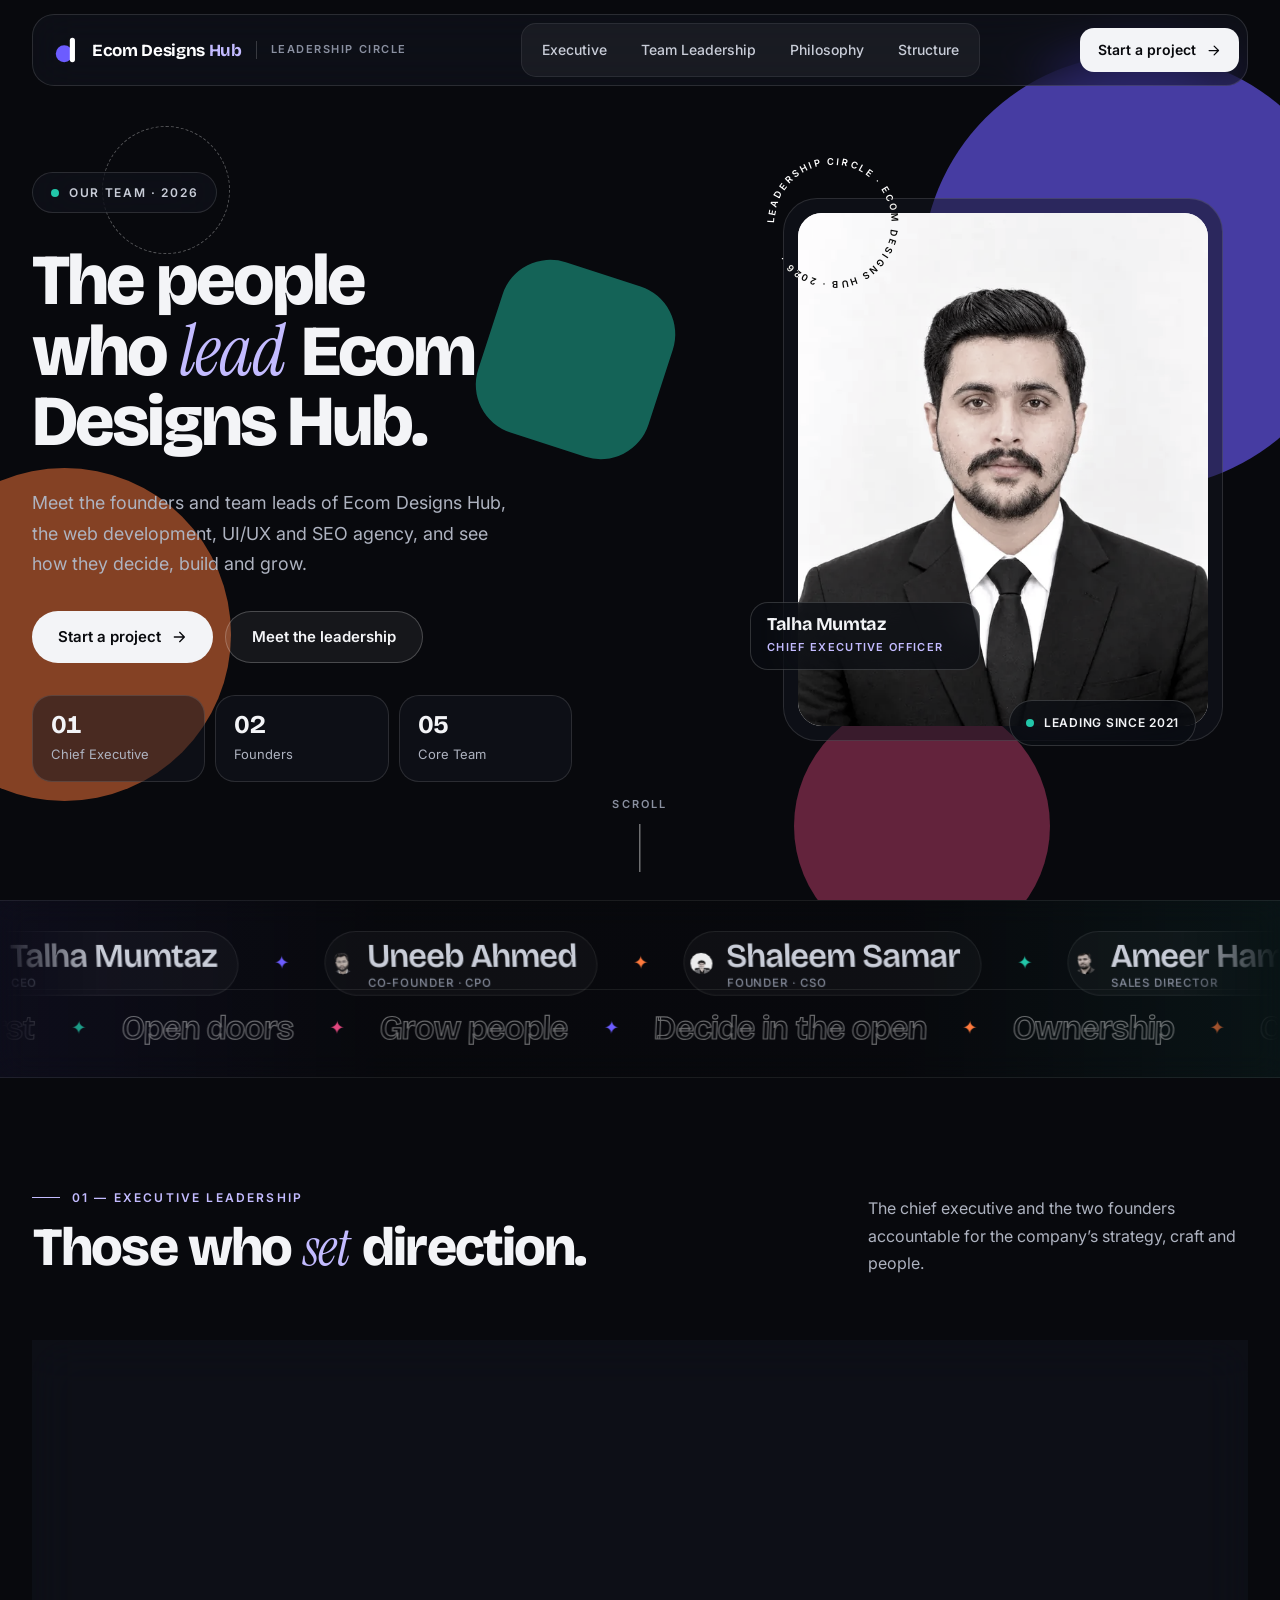
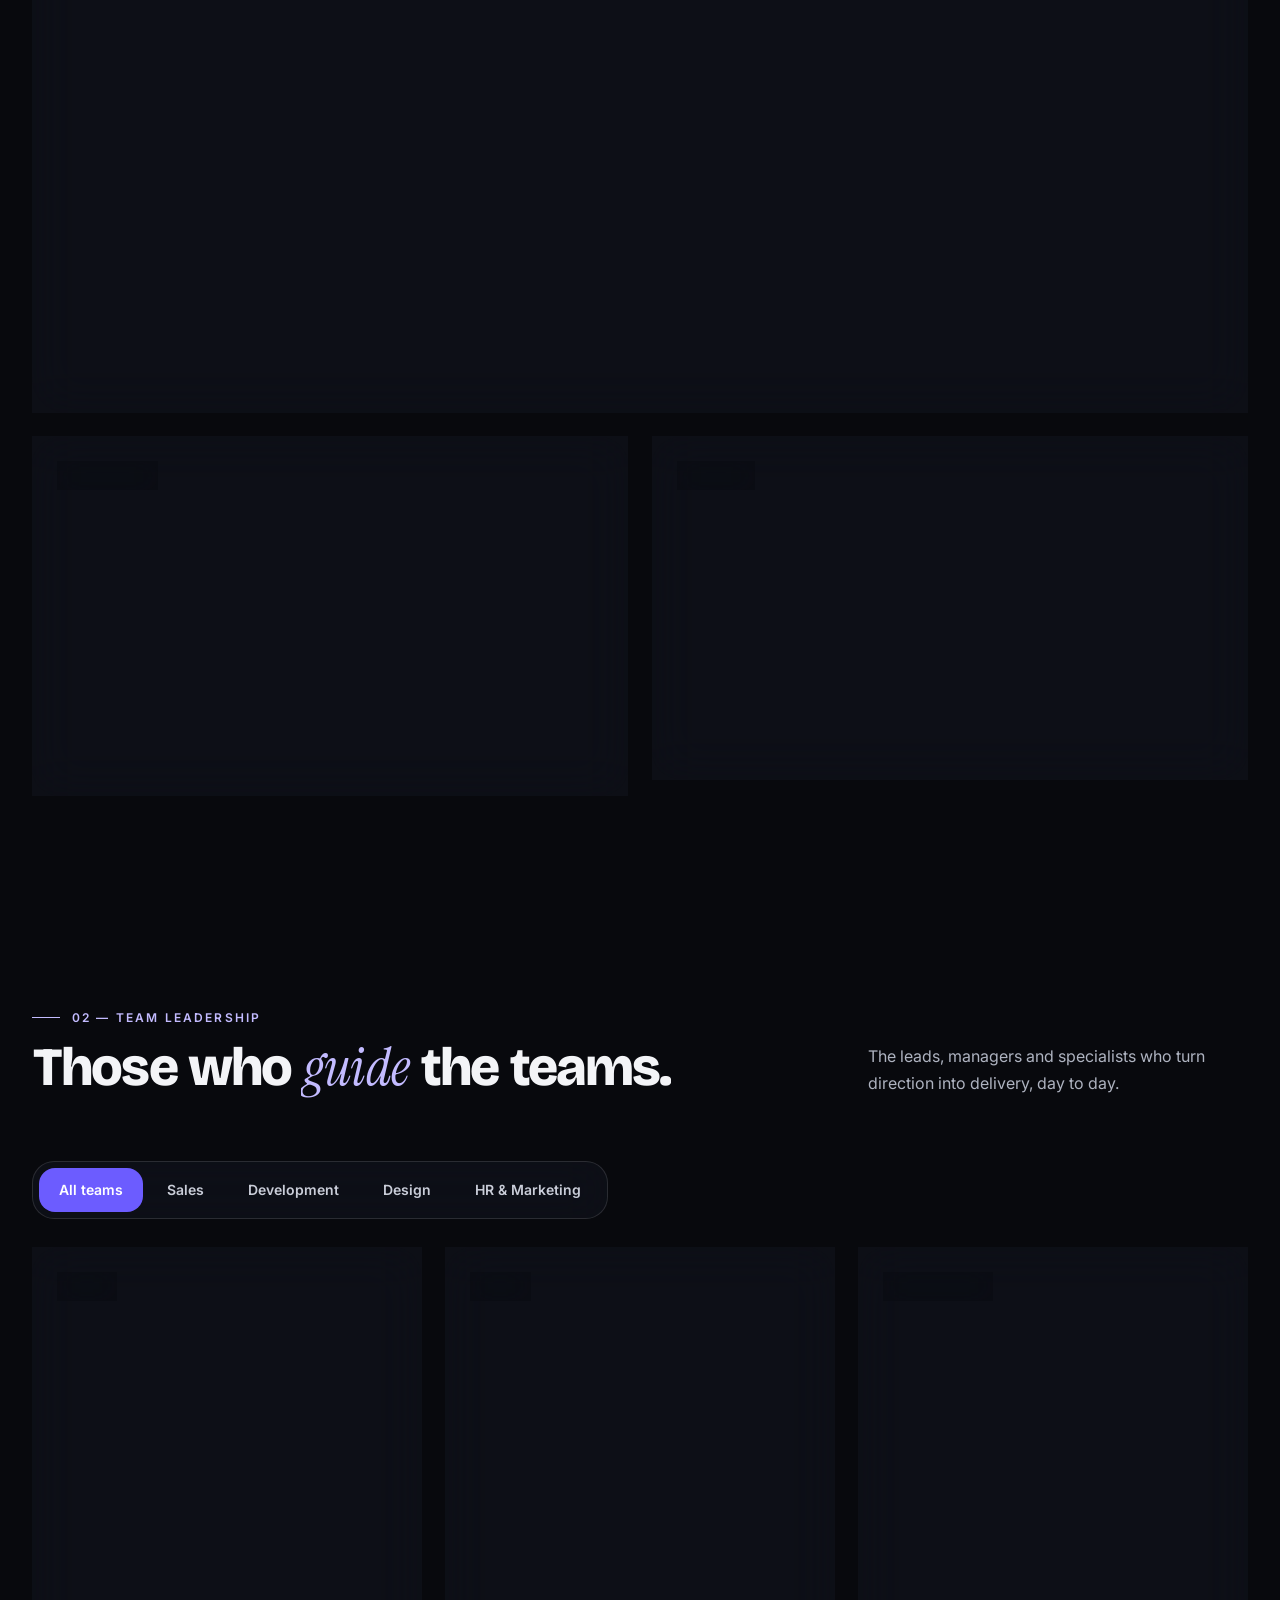
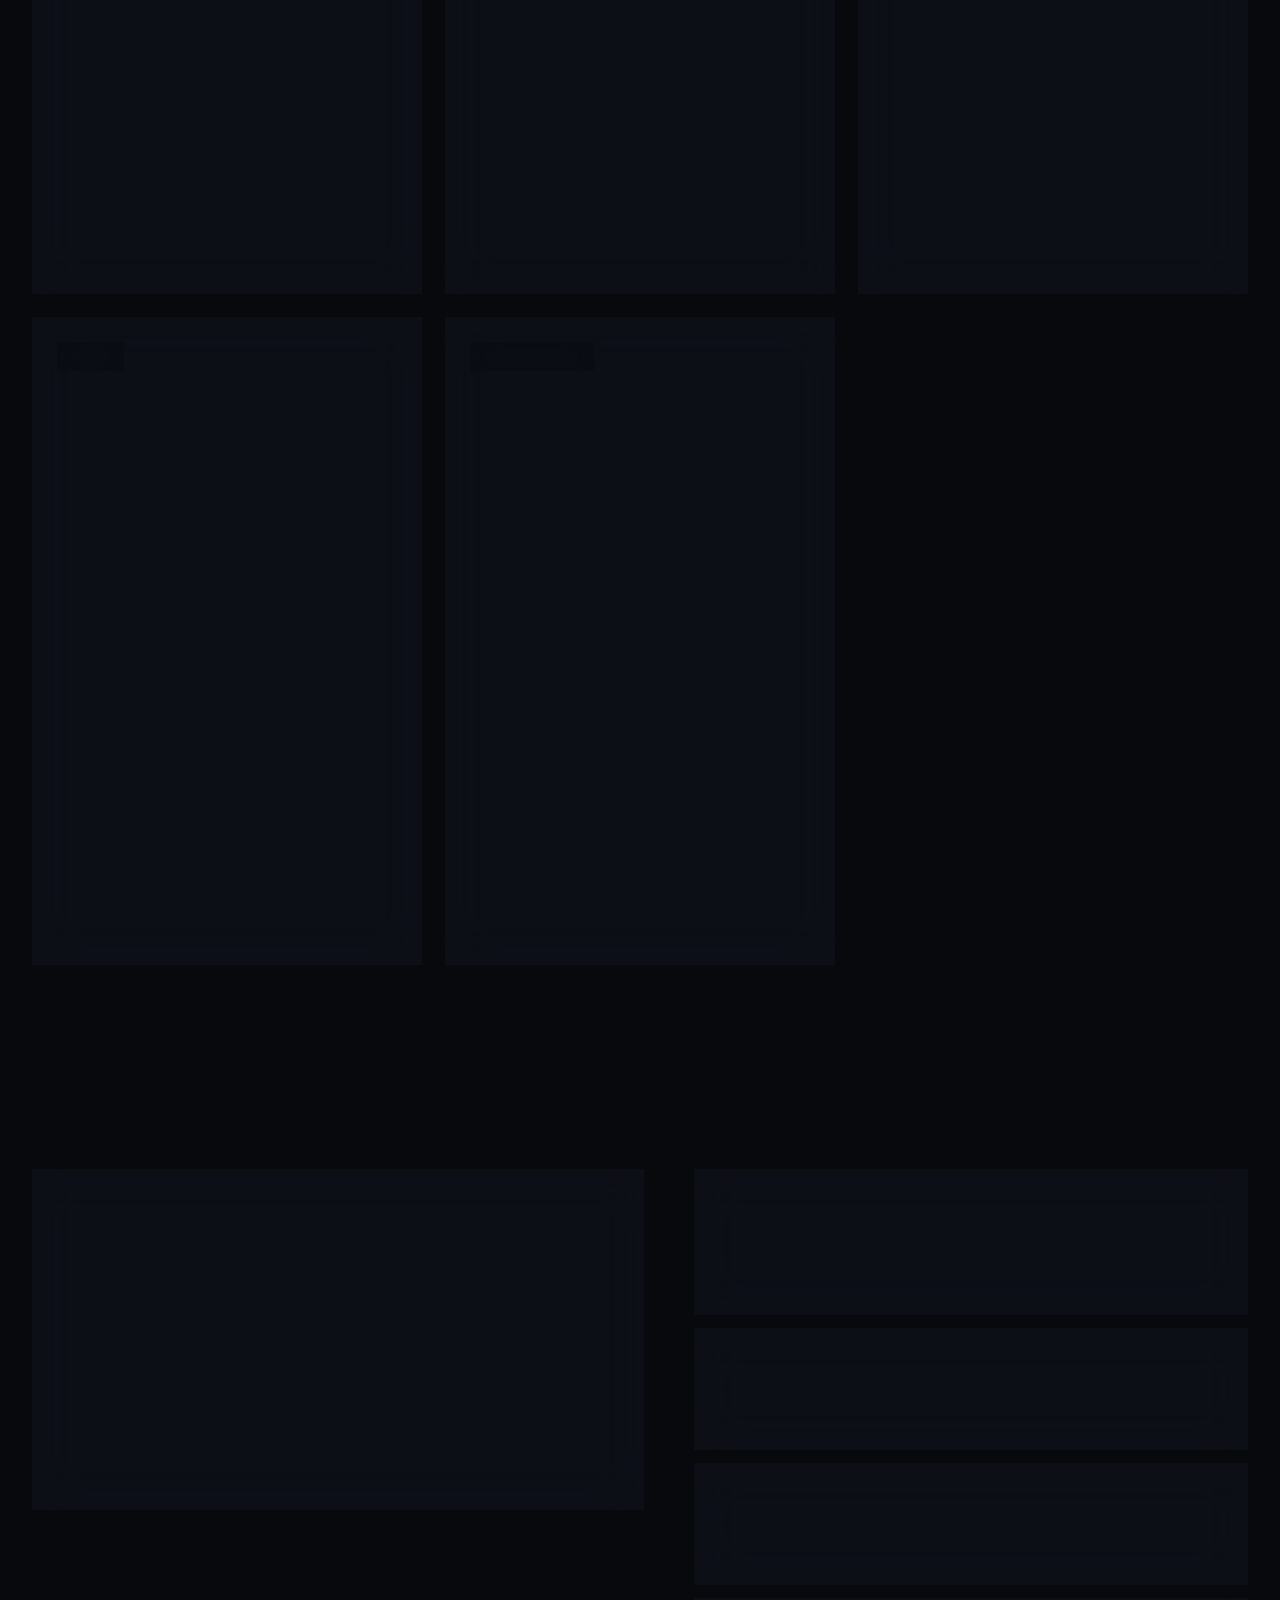
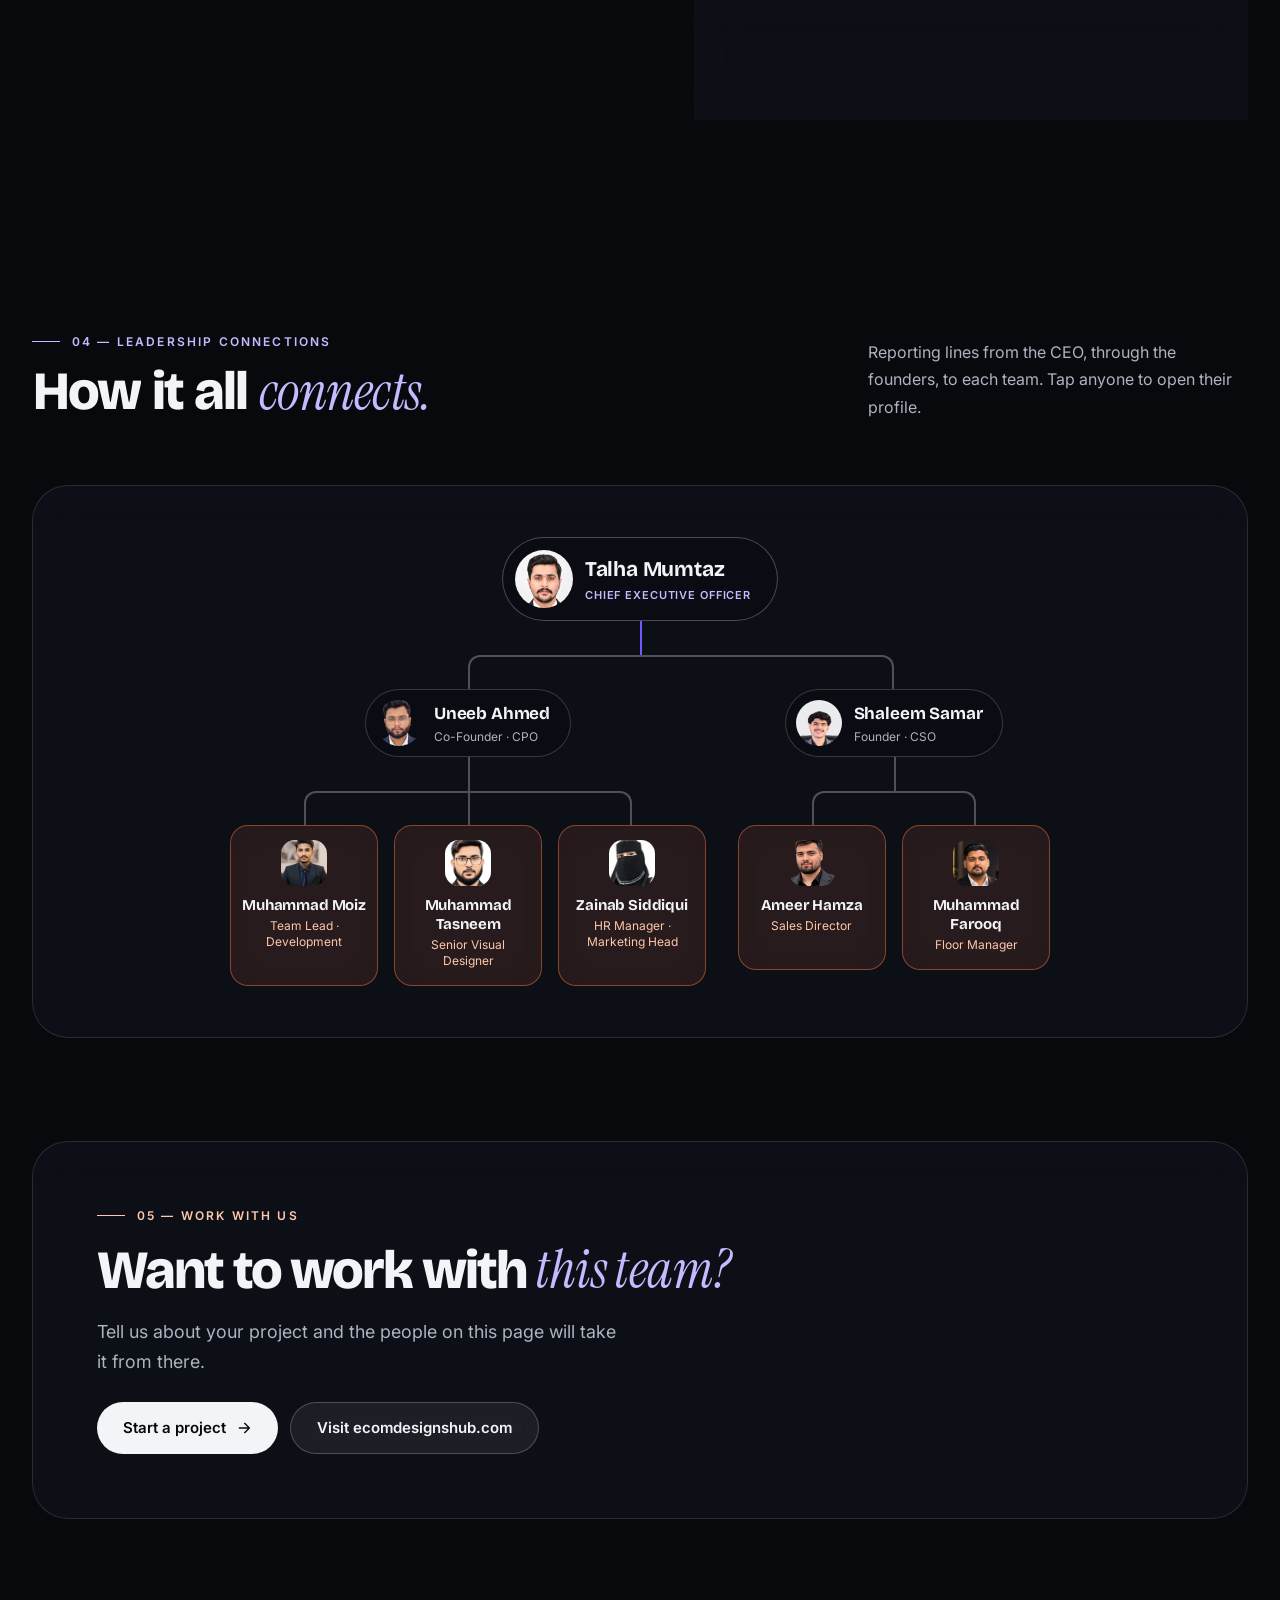
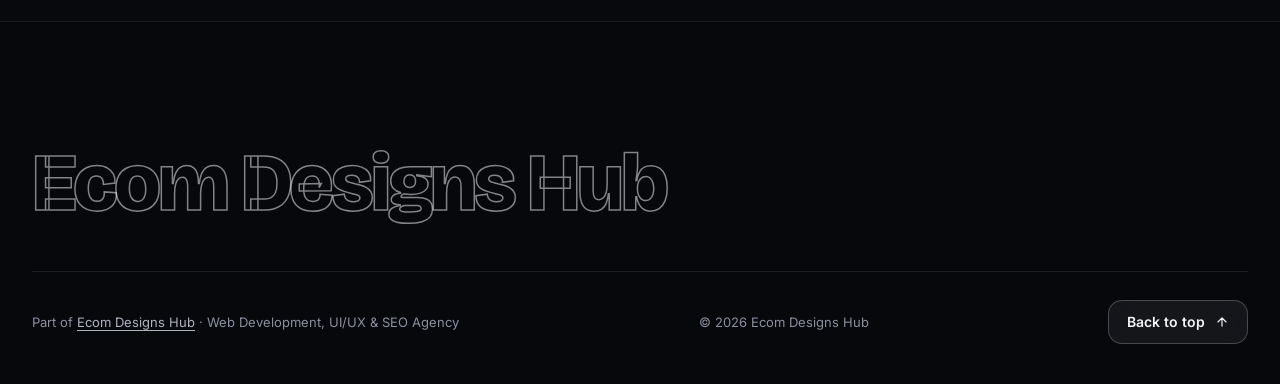
==== commit 4d65064e: "new commit for rating" ====
--- a/index.html
+++ b/index.html
@@ -147,7 +147,7 @@
       "@id": "https://ecomdesignshub.info/#zainab-siddiqui",
       "name": "Zainab Siddiqui",
       "jobTitle": "HR Manager & Marketing Head",
-      "image": "https://ecomdesignshub.info/assets/team/kashmala-800.webp",
+      "image": "https://ecomdesignshub.info/assets/team/zainab-siddiqui-800.webp",
       "worksFor": {
         "@id": "https://ecomdesignshub.com/#organization"
       }
@@ -281,7 +281,7 @@
       <span class="mq-item mq-person" data-open="farooq"><span class="av"><img src="assets/team/muhammad-farooq-400.webp" srcset="assets/team/muhammad-farooq-160.webp 160w, assets/team/muhammad-farooq-400.webp 400w, assets/team/muhammad-farooq-600.webp 600w, assets/team/muhammad-farooq-800.webp 800w" sizes="120px" width="800" height="968" alt="" data-photo="muhammad-farooq" loading="lazy" decoding="async"></span><span class="mq-name"><b>Muhammad Farooq</b><small>Floor Manager</small></span></span><span class="mq-star" style="color:#6C5CFF">✦</span>
       <span class="mq-item mq-person" data-open="moiz"><span class="av"><img src="assets/team/muhammad-moiz-400.webp" srcset="assets/team/muhammad-moiz-160.webp 160w, assets/team/muhammad-moiz-400.webp 400w, assets/team/muhammad-moiz-600.webp 600w, assets/team/muhammad-moiz-800.webp 800w" sizes="120px" width="800" height="1067" alt="" data-photo="muhammad-moiz" loading="lazy" decoding="async"></span><span class="mq-name"><b>Muhammad Moiz</b><small>Team Lead · Development</small></span></span><span class="mq-star" style="color:#FF7A3D">✦</span>
       <span class="mq-item mq-person" data-open="tasneem"><span class="av"><img src="assets/team/muhammad-tasneem-400.webp" srcset="assets/team/muhammad-tasneem-160.webp 160w, assets/team/muhammad-tasneem-400.webp 400w, assets/team/muhammad-tasneem-600.webp 600w, assets/team/muhammad-tasneem-800.webp 800w" sizes="120px" width="800" height="1067" alt="" data-photo="muhammad-tasneem" loading="lazy" decoding="async"></span><span class="mq-name"><b>Muhammad Tasneem</b><small>Senior Visual Designer</small></span></span><span class="mq-star" style="color:#22C7A9">✦</span>
-      <span class="mq-item mq-person" data-open="zainab"><span class="av"><img src="assets/team/kashmala-400.webp" srcset="assets/team/kashmala-160.webp 160w, assets/team/kashmala-400.webp 400w, assets/team/kashmala-600.webp 512w, assets/team/kashmala-800.webp 512w" sizes="120px" width="512" height="575" alt="" data-photo="kashmala" loading="lazy" decoding="async"></span><span class="mq-name"><b>Zainab Siddiqui</b><small>HR Manager · Marketing Head</small></span></span><span class="mq-star" style="color:#E2487F">✦</span>
+      <span class="mq-item mq-person" data-open="zainab"><span class="av"><img src="assets/team/zainab-siddiqui-400.webp" srcset="assets/team/zainab-siddiqui-160.webp 160w, assets/team/zainab-siddiqui-400.webp 400w, assets/team/zainab-siddiqui-600.webp 512w, assets/team/zainab-siddiqui-800.webp 512w" sizes="120px" width="512" height="575" alt="" data-photo="zainab-siddiqui" loading="lazy" decoding="async"></span><span class="mq-name"><b>Zainab Siddiqui</b><small>HR Manager · Marketing Head</small></span></span><span class="mq-star" style="color:#E2487F">✦</span>
       <span class="mq-item mq-person" data-open="talha"><span class="av"><img src="assets/team/talha-mumtaz-400.webp" srcset="assets/team/talha-mumtaz-160.webp 160w, assets/team/talha-mumtaz-400.webp 400w, assets/team/talha-mumtaz-600.webp 600w, assets/team/talha-mumtaz-800.webp 800w" sizes="120px" width="800" height="1067" alt="" data-photo="talha-mumtaz" loading="lazy" decoding="async"></span><span class="mq-name"><b>Talha Mumtaz</b><small>CEO</small></span></span><span class="mq-star" style="color:#6C5CFF">✦</span>
       <span class="mq-item mq-person" data-open="uneeb"><span class="av"><img src="assets/team/uneeb-ahmed-400.webp" srcset="assets/team/uneeb-ahmed-160.webp 160w, assets/team/uneeb-ahmed-400.webp 400w, assets/team/uneeb-ahmed-600.webp 600w, assets/team/uneeb-ahmed-800.webp 800w" sizes="120px" width="800" height="1067" alt="" class="cutout" data-photo="uneeb-ahmed" loading="lazy" decoding="async"></span><span class="mq-name"><b>Uneeb Ahmed</b><small>Co-Founder · CPO</small></span></span><span class="mq-star" style="color:#FF7A3D">✦</span>
       <span class="mq-item mq-person" data-open="shaleem"><span class="av"><img src="assets/team/shaleem-samar-400.webp" srcset="assets/team/shaleem-samar-160.webp 160w, assets/team/shaleem-samar-400.webp 400w, assets/team/shaleem-samar-600.webp 600w, assets/team/shaleem-samar-800.webp 800w" sizes="120px" width="800" height="1188" alt="" data-photo="shaleem-samar" loading="lazy" decoding="async"></span><span class="mq-name"><b>Shaleem Samar</b><small>Founder · CSO</small></span></span><span class="mq-star" style="color:#22C7A9">✦</span>
@@ -289,7 +289,7 @@
       <span class="mq-item mq-person" data-open="farooq"><span class="av"><img src="assets/team/muhammad-farooq-400.webp" srcset="assets/team/muhammad-farooq-160.webp 160w, assets/team/muhammad-farooq-400.webp 400w, assets/team/muhammad-farooq-600.webp 600w, assets/team/muhammad-farooq-800.webp 800w" sizes="120px" width="800" height="968" alt="" data-photo="muhammad-farooq" loading="lazy" decoding="async"></span><span class="mq-name"><b>Muhammad Farooq</b><small>Floor Manager</small></span></span><span class="mq-star" style="color:#6C5CFF">✦</span>
       <span class="mq-item mq-person" data-open="moiz"><span class="av"><img src="assets/team/muhammad-moiz-400.webp" srcset="assets/team/muhammad-moiz-160.webp 160w, assets/team/muhammad-moiz-400.webp 400w, assets/team/muhammad-moiz-600.webp 600w, assets/team/muhammad-moiz-800.webp 800w" sizes="120px" width="800" height="1067" alt="" data-photo="muhammad-moiz" loading="lazy" decoding="async"></span><span class="mq-name"><b>Muhammad Moiz</b><small>Team Lead · Development</small></span></span><span class="mq-star" style="color:#FF7A3D">✦</span>
       <span class="mq-item mq-person" data-open="tasneem"><span class="av"><img src="assets/team/muhammad-tasneem-400.webp" srcset="assets/team/muhammad-tasneem-160.webp 160w, assets/team/muhammad-tasneem-400.webp 400w, assets/team/muhammad-tasneem-600.webp 600w, assets/team/muhammad-tasneem-800.webp 800w" sizes="120px" width="800" height="1067" alt="" data-photo="muhammad-tasneem" loading="lazy" decoding="async"></span><span class="mq-name"><b>Muhammad Tasneem</b><small>Senior Visual Designer</small></span></span><span class="mq-star" style="color:#22C7A9">✦</span>
-      <span class="mq-item mq-person" data-open="zainab"><span class="av"><img src="assets/team/kashmala-400.webp" srcset="assets/team/kashmala-160.webp 160w, assets/team/kashmala-400.webp 400w, assets/team/kashmala-600.webp 512w, assets/team/kashmala-800.webp 512w" sizes="120px" width="512" height="575" alt="" data-photo="kashmala" loading="lazy" decoding="async"></span><span class="mq-name"><b>Zainab Siddiqui</b><small>HR Manager · Marketing Head</small></span></span><span class="mq-star" style="color:#E2487F">✦</span></div><div class="mq-group">
+      <span class="mq-item mq-person" data-open="zainab"><span class="av"><img src="assets/team/zainab-siddiqui-400.webp" srcset="assets/team/zainab-siddiqui-160.webp 160w, assets/team/zainab-siddiqui-400.webp 400w, assets/team/zainab-siddiqui-600.webp 512w, assets/team/zainab-siddiqui-800.webp 512w" sizes="120px" width="512" height="575" alt="" data-photo="zainab-siddiqui" loading="lazy" decoding="async"></span><span class="mq-name"><b>Zainab Siddiqui</b><small>HR Manager · Marketing Head</small></span></span><span class="mq-star" style="color:#E2487F">✦</span></div><div class="mq-group">
       <span class="mq-item mq-person" data-open="talha"><span class="av"><img src="assets/team/talha-mumtaz-400.webp" srcset="assets/team/talha-mumtaz-160.webp 160w, assets/team/talha-mumtaz-400.webp 400w, assets/team/talha-mumtaz-600.webp 600w, assets/team/talha-mumtaz-800.webp 800w" sizes="120px" width="800" height="1067" alt="" data-photo="talha-mumtaz" loading="lazy" decoding="async"></span><span class="mq-name"><b>Talha Mumtaz</b><small>CEO</small></span></span><span class="mq-star" style="color:#6C5CFF">✦</span>
       <span class="mq-item mq-person" data-open="uneeb"><span class="av"><img src="assets/team/uneeb-ahmed-400.webp" srcset="assets/team/uneeb-ahmed-160.webp 160w, assets/team/uneeb-ahmed-400.webp 400w, assets/team/uneeb-ahmed-600.webp 600w, assets/team/uneeb-ahmed-800.webp 800w" sizes="120px" width="800" height="1067" alt="" class="cutout" data-photo="uneeb-ahmed" loading="lazy" decoding="async"></span><span class="mq-name"><b>Uneeb Ahmed</b><small>Co-Founder · CPO</small></span></span><span class="mq-star" style="color:#FF7A3D">✦</span>
       <span class="mq-item mq-person" data-open="shaleem"><span class="av"><img src="assets/team/shaleem-samar-400.webp" srcset="assets/team/shaleem-samar-160.webp 160w, assets/team/shaleem-samar-400.webp 400w, assets/team/shaleem-samar-600.webp 600w, assets/team/shaleem-samar-800.webp 800w" sizes="120px" width="800" height="1188" alt="" data-photo="shaleem-samar" loading="lazy" decoding="async"></span><span class="mq-name"><b>Shaleem Samar</b><small>Founder · CSO</small></span></span><span class="mq-star" style="color:#22C7A9">✦</span>
@@ -297,7 +297,7 @@
       <span class="mq-item mq-person" data-open="farooq"><span class="av"><img src="assets/team/muhammad-farooq-400.webp" srcset="assets/team/muhammad-farooq-160.webp 160w, assets/team/muhammad-farooq-400.webp 400w, assets/team/muhammad-farooq-600.webp 600w, assets/team/muhammad-farooq-800.webp 800w" sizes="120px" width="800" height="968" alt="" data-photo="muhammad-farooq" loading="lazy" decoding="async"></span><span class="mq-name"><b>Muhammad Farooq</b><small>Floor Manager</small></span></span><span class="mq-star" style="color:#6C5CFF">✦</span>
       <span class="mq-item mq-person" data-open="moiz"><span class="av"><img src="assets/team/muhammad-moiz-400.webp" srcset="assets/team/muhammad-moiz-160.webp 160w, assets/team/muhammad-moiz-400.webp 400w, assets/team/muhammad-moiz-600.webp 600w, assets/team/muhammad-moiz-800.webp 800w" sizes="120px" width="800" height="1067" alt="" data-photo="muhammad-moiz" loading="lazy" decoding="async"></span><span class="mq-name"><b>Muhammad Moiz</b><small>Team Lead · Development</small></span></span><span class="mq-star" style="color:#FF7A3D">✦</span>
       <span class="mq-item mq-person" data-open="tasneem"><span class="av"><img src="assets/team/muhammad-tasneem-400.webp" srcset="assets/team/muhammad-tasneem-160.webp 160w, assets/team/muhammad-tasneem-400.webp 400w, assets/team/muhammad-tasneem-600.webp 600w, assets/team/muhammad-tasneem-800.webp 800w" sizes="120px" width="800" height="1067" alt="" data-photo="muhammad-tasneem" loading="lazy" decoding="async"></span><span class="mq-name"><b>Muhammad Tasneem</b><small>Senior Visual Designer</small></span></span><span class="mq-star" style="color:#22C7A9">✦</span>
-      <span class="mq-item mq-person" data-open="zainab"><span class="av"><img src="assets/team/kashmala-400.webp" srcset="assets/team/kashmala-160.webp 160w, assets/team/kashmala-400.webp 400w, assets/team/kashmala-600.webp 512w, assets/team/kashmala-800.webp 512w" sizes="120px" width="512" height="575" alt="" data-photo="kashmala" loading="lazy" decoding="async"></span><span class="mq-name"><b>Zainab Siddiqui</b><small>HR Manager · Marketing Head</small></span></span><span class="mq-star" style="color:#E2487F">✦</span>
+      <span class="mq-item mq-person" data-open="zainab"><span class="av"><img src="assets/team/zainab-siddiqui-400.webp" srcset="assets/team/zainab-siddiqui-160.webp 160w, assets/team/zainab-siddiqui-400.webp 400w, assets/team/zainab-siddiqui-600.webp 512w, assets/team/zainab-siddiqui-800.webp 512w" sizes="120px" width="512" height="575" alt="" data-photo="zainab-siddiqui" loading="lazy" decoding="async"></span><span class="mq-name"><b>Zainab Siddiqui</b><small>HR Manager · Marketing Head</small></span></span><span class="mq-star" style="color:#E2487F">✦</span>
       <span class="mq-item mq-person" data-open="talha"><span class="av"><img src="assets/team/talha-mumtaz-400.webp" srcset="assets/team/talha-mumtaz-160.webp 160w, assets/team/talha-mumtaz-400.webp 400w, assets/team/talha-mumtaz-600.webp 600w, assets/team/talha-mumtaz-800.webp 800w" sizes="120px" width="800" height="1067" alt="" data-photo="talha-mumtaz" loading="lazy" decoding="async"></span><span class="mq-name"><b>Talha Mumtaz</b><small>CEO</small></span></span><span class="mq-star" style="color:#6C5CFF">✦</span>
       <span class="mq-item mq-person" data-open="uneeb"><span class="av"><img src="assets/team/uneeb-ahmed-400.webp" srcset="assets/team/uneeb-ahmed-160.webp 160w, assets/team/uneeb-ahmed-400.webp 400w, assets/team/uneeb-ahmed-600.webp 600w, assets/team/uneeb-ahmed-800.webp 800w" sizes="120px" width="800" height="1067" alt="" class="cutout" data-photo="uneeb-ahmed" loading="lazy" decoding="async"></span><span class="mq-name"><b>Uneeb Ahmed</b><small>Co-Founder · CPO</small></span></span><span class="mq-star" style="color:#FF7A3D">✦</span>
       <span class="mq-item mq-person" data-open="shaleem"><span class="av"><img src="assets/team/shaleem-samar-400.webp" srcset="assets/team/shaleem-samar-160.webp 160w, assets/team/shaleem-samar-400.webp 400w, assets/team/shaleem-samar-600.webp 600w, assets/team/shaleem-samar-800.webp 800w" sizes="120px" width="800" height="1188" alt="" data-photo="shaleem-samar" loading="lazy" decoding="async"></span><span class="mq-name"><b>Shaleem Samar</b><small>Founder · CSO</small></span></span><span class="mq-star" style="color:#22C7A9">✦</span>
@@ -305,7 +305,7 @@
       <span class="mq-item mq-person" data-open="farooq"><span class="av"><img src="assets/team/muhammad-farooq-400.webp" srcset="assets/team/muhammad-farooq-160.webp 160w, assets/team/muhammad-farooq-400.webp 400w, assets/team/muhammad-farooq-600.webp 600w, assets/team/muhammad-farooq-800.webp 800w" sizes="120px" width="800" height="968" alt="" data-photo="muhammad-farooq" loading="lazy" decoding="async"></span><span class="mq-name"><b>Muhammad Farooq</b><small>Floor Manager</small></span></span><span class="mq-star" style="color:#6C5CFF">✦</span>
       <span class="mq-item mq-person" data-open="moiz"><span class="av"><img src="assets/team/muhammad-moiz-400.webp" srcset="assets/team/muhammad-moiz-160.webp 160w, assets/team/muhammad-moiz-400.webp 400w, assets/team/muhammad-moiz-600.webp 600w, assets/team/muhammad-moiz-800.webp 800w" sizes="120px" width="800" height="1067" alt="" data-photo="muhammad-moiz" loading="lazy" decoding="async"></span><span class="mq-name"><b>Muhammad Moiz</b><small>Team Lead · Development</small></span></span><span class="mq-star" style="color:#FF7A3D">✦</span>
       <span class="mq-item mq-person" data-open="tasneem"><span class="av"><img src="assets/team/muhammad-tasneem-400.webp" srcset="assets/team/muhammad-tasneem-160.webp 160w, assets/team/muhammad-tasneem-400.webp 400w, assets/team/muhammad-tasneem-600.webp 600w, assets/team/muhammad-tasneem-800.webp 800w" sizes="120px" width="800" height="1067" alt="" data-photo="muhammad-tasneem" loading="lazy" decoding="async"></span><span class="mq-name"><b>Muhammad Tasneem</b><small>Senior Visual Designer</small></span></span><span class="mq-star" style="color:#22C7A9">✦</span>
-      <span class="mq-item mq-person" data-open="zainab"><span class="av"><img src="assets/team/kashmala-400.webp" srcset="assets/team/kashmala-160.webp 160w, assets/team/kashmala-400.webp 400w, assets/team/kashmala-600.webp 512w, assets/team/kashmala-800.webp 512w" sizes="120px" width="512" height="575" alt="" data-photo="kashmala" loading="lazy" decoding="async"></span><span class="mq-name"><b>Zainab Siddiqui</b><small>HR Manager · Marketing Head</small></span></span><span class="mq-star" style="color:#E2487F">✦</span></div><!-- /build:mq-names --></div></div>
+      <span class="mq-item mq-person" data-open="zainab"><span class="av"><img src="assets/team/zainab-siddiqui-400.webp" srcset="assets/team/zainab-siddiqui-160.webp 160w, assets/team/zainab-siddiqui-400.webp 400w, assets/team/zainab-siddiqui-600.webp 512w, assets/team/zainab-siddiqui-800.webp 512w" sizes="120px" width="512" height="575" alt="" data-photo="zainab-siddiqui" loading="lazy" decoding="async"></span><span class="mq-name"><b>Zainab Siddiqui</b><small>HR Manager · Marketing Head</small></span></span><span class="mq-star" style="color:#E2487F">✦</span></div><!-- /build:mq-names --></div></div>
       <div class="mq-row reverse"><div class="mq-track outline" id="mqValues"><!-- build:mq-values --><div class="mq-group"><span class="mq-item">Ownership</span><span class="mq-star" style="color:#FF7A3D">✦</span><span class="mq-item">Craft first</span><span class="mq-star" style="color:#22C7A9">✦</span><span class="mq-item">Open doors</span><span class="mq-star" style="color:#E2487F">✦</span><span class="mq-item">Grow people</span><span class="mq-star" style="color:#6C5CFF">✦</span><span class="mq-item">Decide in the open</span><span class="mq-star" style="color:#FF7A3D">✦</span><span class="mq-item">Ownership</span><span class="mq-star" style="color:#FF7A3D">✦</span><span class="mq-item">Craft first</span><span class="mq-star" style="color:#22C7A9">✦</span><span class="mq-item">Open doors</span><span class="mq-star" style="color:#E2487F">✦</span><span class="mq-item">Grow people</span><span class="mq-star" style="color:#6C5CFF">✦</span><span class="mq-item">Decide in the open</span><span class="mq-star" style="color:#FF7A3D">✦</span></div><div class="mq-group"><span class="mq-item">Ownership</span><span class="mq-star" style="color:#FF7A3D">✦</span><span class="mq-item">Craft first</span><span class="mq-star" style="color:#22C7A9">✦</span><span class="mq-item">Open doors</span><span class="mq-star" style="color:#E2487F">✦</span><span class="mq-item">Grow people</span><span class="mq-star" style="color:#6C5CFF">✦</span><span class="mq-item">Decide in the open</span><span class="mq-star" style="color:#FF7A3D">✦</span><span class="mq-item">Ownership</span><span class="mq-star" style="color:#FF7A3D">✦</span><span class="mq-item">Craft first</span><span class="mq-star" style="color:#22C7A9">✦</span><span class="mq-item">Open doors</span><span class="mq-star" style="color:#E2487F">✦</span><span class="mq-item">Grow people</span><span class="mq-star" style="color:#6C5CFF">✦</span><span class="mq-item">Decide in the open</span><span class="mq-star" style="color:#FF7A3D">✦</span></div><!-- /build:mq-values --></div></div>
     </section>
 
@@ -398,7 +398,7 @@
         </div>
         <p class="sr-only" id="filterStatus" aria-live="polite"></p>
         <div class="team-grid" id="teamGrid"><!-- build:team -->
-      <div class="team-item" data-dept="Sales" data-reveal style="--d:0s">
+      <div class="team-item" data-dept="Sales" data-reveal style="--d:0.00s">
         <article class="tcard card glass" data-open="hamza" data-cursor="View">
           <span class="avatar">
             <span class="badge badge-float">Sales</span>
@@ -418,7 +418,7 @@
           </div>
         </article>
       </div>
-      <div class="team-item" data-dept="Sales" data-reveal style="--d:0.1s">
+      <div class="team-item" data-dept="Sales" data-reveal style="--d:0.08s">
         <article class="tcard card glass" data-open="farooq" data-cursor="View">
           <span class="avatar">
             <span class="badge badge-float">Sales</span>
@@ -438,7 +438,7 @@
           </div>
         </article>
       </div>
-      <div class="team-item" data-dept="Development" data-reveal style="--d:0.2s">
+      <div class="team-item" data-dept="Development" data-reveal style="--d:0.16s">
         <article class="tcard card glass" data-open="moiz" data-cursor="View">
           <span class="avatar">
             <span class="badge badge-float">Development</span>
@@ -458,7 +458,7 @@
           </div>
         </article>
       </div>
-      <div class="team-item" data-dept="Design" data-reveal style="--d:0.30000000000000004s">
+      <div class="team-item" data-dept="Design" data-reveal style="--d:0.24s">
         <article class="tcard card glass" data-open="tasneem" data-cursor="View">
           <span class="avatar">
             <span class="badge badge-float">Design</span>
@@ -478,11 +478,11 @@
           </div>
         </article>
       </div>
-      <div class="team-item" data-dept="HR & Marketing" data-reveal style="--d:0.4s">
+      <div class="team-item" data-dept="HR & Marketing" data-reveal style="--d:0.32s">
         <article class="tcard card glass" data-open="zainab" data-cursor="View">
           <span class="avatar">
             <span class="badge badge-float">HR & Marketing</span>
-            <img src="assets/team/kashmala-400.webp" srcset="assets/team/kashmala-160.webp 160w, assets/team/kashmala-400.webp 400w, assets/team/kashmala-600.webp 512w, assets/team/kashmala-800.webp 512w" sizes="(max-width: 600px) 92vw, (max-width: 1100px) 46vw, 400px" width="512" height="575" alt="Zainab Siddiqui, HR Manager & Marketing Head" data-photo="kashmala" loading="lazy" decoding="async">
+            <img src="assets/team/zainab-siddiqui-400.webp" srcset="assets/team/zainab-siddiqui-160.webp 160w, assets/team/zainab-siddiqui-400.webp 400w, assets/team/zainab-siddiqui-600.webp 512w, assets/team/zainab-siddiqui-800.webp 512w" sizes="(max-width: 600px) 92vw, (max-width: 1100px) 46vw, 400px" width="512" height="575" alt="Zainab Siddiqui, HR Manager & Marketing Head" data-photo="zainab-siddiqui" loading="lazy" decoding="async">
             <span class="slide-up glass-dark"><span>Leads HR and marketing</span><b>Profile →</b></span>
           </span>
           <div class="tbody">
@@ -532,7 +532,7 @@
           <p class="section-lede" data-reveal style="--d:.15s">Reporting lines from the CEO, through the founders, to each team. Tap anyone to open their profile.</p>
         </header>
         <div class="tree-wrap glass" data-reveal>
-          <ul class="tree"><!-- build:tree --><li style="--lvl:0"><button type="button" class="node node-ceo" data-open="talha"><span class="av"><img src="assets/team/talha-mumtaz-400.webp" srcset="assets/team/talha-mumtaz-160.webp 160w, assets/team/talha-mumtaz-400.webp 400w, assets/team/talha-mumtaz-600.webp 600w, assets/team/talha-mumtaz-800.webp 800w" sizes="120px" width="800" height="1067" alt="" data-photo="talha-mumtaz" loading="lazy" decoding="async"></span><span class="nt"><strong>Talha Mumtaz</strong><small>Chief Executive Officer</small></span></button><ul><li style="--lvl:1"><button type="button" class="node" data-open="uneeb"><span class="av"><img src="assets/team/uneeb-ahmed-400.webp" srcset="assets/team/uneeb-ahmed-160.webp 160w, assets/team/uneeb-ahmed-400.webp 400w, assets/team/uneeb-ahmed-600.webp 600w, assets/team/uneeb-ahmed-800.webp 800w" sizes="120px" width="800" height="1067" alt="" class="cutout" data-photo="uneeb-ahmed" loading="lazy" decoding="async"></span><span class="nt"><strong>Uneeb Ahmed</strong><small>Co-Founder · CPO</small></span></button><ul><li style="--lvl:2"><button type="button" class="node node-team" data-open="moiz"><span class="av sq"><img src="assets/team/muhammad-moiz-400.webp" srcset="assets/team/muhammad-moiz-160.webp 160w, assets/team/muhammad-moiz-400.webp 400w, assets/team/muhammad-moiz-600.webp 600w, assets/team/muhammad-moiz-800.webp 800w" sizes="120px" width="800" height="1067" alt="" data-photo="muhammad-moiz" loading="lazy" decoding="async"></span><span class="nt"><strong>Muhammad Moiz</strong><small>Team Lead · Development</small></span></button></li><li style="--lvl:2"><button type="button" class="node node-team" data-open="tasneem"><span class="av sq"><img src="assets/team/muhammad-tasneem-400.webp" srcset="assets/team/muhammad-tasneem-160.webp 160w, assets/team/muhammad-tasneem-400.webp 400w, assets/team/muhammad-tasneem-600.webp 600w, assets/team/muhammad-tasneem-800.webp 800w" sizes="120px" width="800" height="1067" alt="" data-photo="muhammad-tasneem" loading="lazy" decoding="async"></span><span class="nt"><strong>Muhammad Tasneem</strong><small>Senior Visual Designer</small></span></button></li><li style="--lvl:2"><button type="button" class="node node-team" data-open="zainab"><span class="av sq"><img src="assets/team/kashmala-400.webp" srcset="assets/team/kashmala-160.webp 160w, assets/team/kashmala-400.webp 400w, assets/team/kashmala-600.webp 512w, assets/team/kashmala-800.webp 512w" sizes="120px" width="512" height="575" alt="" data-photo="kashmala" loading="lazy" decoding="async"></span><span class="nt"><strong>Zainab Siddiqui</strong><small>HR Manager · Marketing Head</small></span></button></li></ul></li><li style="--lvl:1"><button type="button" class="node" data-open="shaleem"><span class="av"><img src="assets/team/shaleem-samar-400.webp" srcset="assets/team/shaleem-samar-160.webp 160w, assets/team/shaleem-samar-400.webp 400w, assets/team/shaleem-samar-600.webp 600w, assets/team/shaleem-samar-800.webp 800w" sizes="120px" width="800" height="1188" alt="" data-photo="shaleem-samar" loading="lazy" decoding="async"></span><span class="nt"><strong>Shaleem Samar</strong><small>Founder · CSO</small></span></button><ul><li style="--lvl:2"><button type="button" class="node node-team" data-open="hamza"><span class="av sq"><img src="assets/team/ameer-hamza-400.webp" srcset="assets/team/ameer-hamza-160.webp 160w, assets/team/ameer-hamza-400.webp 400w, assets/team/ameer-hamza-600.webp 600w, assets/team/ameer-hamza-800.webp 800w" sizes="120px" width="800" height="1067" alt="" class="cutout" data-photo="ameer-hamza" loading="lazy" decoding="async"></span><span class="nt"><strong>Ameer Hamza</strong><small>Sales Director</small></span></button></li><li style="--lvl:2"><button type="button" class="node node-team" data-open="farooq"><span class="av sq"><img src="assets/team/muhammad-farooq-400.webp" srcset="assets/team/muhammad-farooq-160.webp 160w, assets/team/muhammad-farooq-400.webp 400w, assets/team/muhammad-farooq-600.webp 600w, assets/team/muhammad-farooq-800.webp 800w" sizes="120px" width="800" height="968" alt="" data-photo="muhammad-farooq" loading="lazy" decoding="async"></span><span class="nt"><strong>Muhammad Farooq</strong><small>Floor Manager</small></span></button></li></ul></li></ul></li><!-- /build:tree --></ul>
+          <ul class="tree"><!-- build:tree --><li style="--lvl:0"><button type="button" class="node node-ceo" data-open="talha"><span class="av"><img src="assets/team/talha-mumtaz-400.webp" srcset="assets/team/talha-mumtaz-160.webp 160w, assets/team/talha-mumtaz-400.webp 400w, assets/team/talha-mumtaz-600.webp 600w, assets/team/talha-mumtaz-800.webp 800w" sizes="120px" width="800" height="1067" alt="" data-photo="talha-mumtaz" loading="lazy" decoding="async"></span><span class="nt"><strong>Talha Mumtaz</strong><small>Chief Executive Officer</small></span></button><ul><li style="--lvl:1"><button type="button" class="node" data-open="uneeb"><span class="av"><img src="assets/team/uneeb-ahmed-400.webp" srcset="assets/team/uneeb-ahmed-160.webp 160w, assets/team/uneeb-ahmed-400.webp 400w, assets/team/uneeb-ahmed-600.webp 600w, assets/team/uneeb-ahmed-800.webp 800w" sizes="120px" width="800" height="1067" alt="" class="cutout" data-photo="uneeb-ahmed" loading="lazy" decoding="async"></span><span class="nt"><strong>Uneeb Ahmed</strong><small>Co-Founder · CPO</small></span></button><ul><li style="--lvl:2"><button type="button" class="node node-team" data-open="moiz"><span class="av sq"><img src="assets/team/muhammad-moiz-400.webp" srcset="assets/team/muhammad-moiz-160.webp 160w, assets/team/muhammad-moiz-400.webp 400w, assets/team/muhammad-moiz-600.webp 600w, assets/team/muhammad-moiz-800.webp 800w" sizes="120px" width="800" height="1067" alt="" data-photo="muhammad-moiz" loading="lazy" decoding="async"></span><span class="nt"><strong>Muhammad Moiz</strong><small>Team Lead · Development</small></span></button></li><li style="--lvl:2"><button type="button" class="node node-team" data-open="tasneem"><span class="av sq"><img src="assets/team/muhammad-tasneem-400.webp" srcset="assets/team/muhammad-tasneem-160.webp 160w, assets/team/muhammad-tasneem-400.webp 400w, assets/team/muhammad-tasneem-600.webp 600w, assets/team/muhammad-tasneem-800.webp 800w" sizes="120px" width="800" height="1067" alt="" data-photo="muhammad-tasneem" loading="lazy" decoding="async"></span><span class="nt"><strong>Muhammad Tasneem</strong><small>Senior Visual Designer</small></span></button></li><li style="--lvl:2"><button type="button" class="node node-team" data-open="zainab"><span class="av sq"><img src="assets/team/zainab-siddiqui-400.webp" srcset="assets/team/zainab-siddiqui-160.webp 160w, assets/team/zainab-siddiqui-400.webp 400w, assets/team/zainab-siddiqui-600.webp 512w, assets/team/zainab-siddiqui-800.webp 512w" sizes="120px" width="512" height="575" alt="" data-photo="zainab-siddiqui" loading="lazy" decoding="async"></span><span class="nt"><strong>Zainab Siddiqui</strong><small>HR Manager · Marketing Head</small></span></button></li></ul></li><li style="--lvl:1"><button type="button" class="node" data-open="shaleem"><span class="av"><img src="assets/team/shaleem-samar-400.webp" srcset="assets/team/shaleem-samar-160.webp 160w, assets/team/shaleem-samar-400.webp 400w, assets/team/shaleem-samar-600.webp 600w, assets/team/shaleem-samar-800.webp 800w" sizes="120px" width="800" height="1188" alt="" data-photo="shaleem-samar" loading="lazy" decoding="async"></span><span class="nt"><strong>Shaleem Samar</strong><small>Founder · CSO</small></span></button><ul><li style="--lvl:2"><button type="button" class="node node-team" data-open="hamza"><span class="av sq"><img src="assets/team/ameer-hamza-400.webp" srcset="assets/team/ameer-hamza-160.webp 160w, assets/team/ameer-hamza-400.webp 400w, assets/team/ameer-hamza-600.webp 600w, assets/team/ameer-hamza-800.webp 800w" sizes="120px" width="800" height="1067" alt="" class="cutout" data-photo="ameer-hamza" loading="lazy" decoding="async"></span><span class="nt"><strong>Ameer Hamza</strong><small>Sales Director</small></span></button></li><li style="--lvl:2"><button type="button" class="node node-team" data-open="farooq"><span class="av sq"><img src="assets/team/muhammad-farooq-400.webp" srcset="assets/team/muhammad-farooq-160.webp 160w, assets/team/muhammad-farooq-400.webp 400w, assets/team/muhammad-farooq-600.webp 600w, assets/team/muhammad-farooq-800.webp 800w" sizes="120px" width="800" height="968" alt="" data-photo="muhammad-farooq" loading="lazy" decoding="async"></span><span class="nt"><strong>Muhammad Farooq</strong><small>Floor Manager</small></span></button></li></ul></li></ul></li><!-- /build:tree --></ul>
         </div>
       </div>
     </section>
--- a/styles.css
+++ b/styles.css
@@ -233,11 +233,14 @@
 .wi { display: inline-block; transform: translateY(110%) rotate(4deg); transform-origin: 0 100%; transition: transform 1.1s var(--ease); transition-delay: calc(var(--i) * 70ms + var(--base, 0ms)); }
 .is-in .wi { transform: none; }
 
-.js [data-reveal] { opacity: 0; transform: translateY(56px); transition: opacity 1s var(--ease), transform 1.1s var(--ease); transition-delay: var(--d, 0s); }
+/* short and subtle, so content is readable almost as soon as it scrolls in */
+.js [data-reveal] { opacity: 0; transform: translateY(28px); transition: opacity .6s var(--ease), transform .7s var(--ease); transition-delay: var(--d, 0s); }
 .js [data-reveal].is-in { opacity: 1; transform: none; }
 
 /* hero entrance is CSS-only: it starts with the first paint instead of waiting for JS (keeps LCP fast) */
 [data-hero] { animation: heroIn .9s var(--ease) both; animation-delay: var(--d, 0s); }
+/* the headline is the LCP element: it only slides, never starts invisible, so it shows even if animations stall */
+.hero-title[data-hero] { animation-name: heroRise; }
 
 /* ---------- Hero ---------- */
 .hero { position: relative; min-height: 100vh; min-height: 100svh; display: flex; flex-direction: column; justify-content: center; padding: clamp(120px, 16vh, 170px) 0 clamp(80px, 10vh, 120px); }
@@ -345,7 +348,7 @@
 
 /* ---------- CEO feature ---------- */
 .ceo { display: grid; grid-template-columns: minmax(0, .9fr) minmax(0, 1.1fr); gap: clamp(24px, 4vw, 56px); padding: 18px; border-radius: var(--r-xl); text-align: left; }
-.ceo .avatar { border-radius: var(--r-lg); aspect-ratio: 4 / 5; background: #fff; transition: clip-path 1.4s var(--ease-io) .2s; }
+.ceo .avatar { border-radius: var(--r-lg); aspect-ratio: 4 / 5; background: #fff; transition: clip-path .9s var(--ease-io) .1s; }
 .js .ceo .avatar { clip-path: inset(0 0 100% 0 round var(--r-lg)); }
 .js .is-in > .ceo .avatar { clip-path: inset(0 0 0 0 round var(--r-lg)); }
 .ceo-body { display: flex; flex-direction: column; justify-content: center; gap: 22px; padding: clamp(8px, 2vw, 28px) clamp(8px, 2vw, 24px) clamp(8px, 2vw, 24px) 0; }
@@ -393,7 +396,7 @@
 /* landscape crop: anchor to the top so heads keep their headroom under the badge */
 .tcard .avatar img:not(.cutout) { object-position: 50% 0%; }
 /* Zainab (white-background photo) and Tasneem (transparent PNG): white card behind them */
-.tcard .avatar:has(img[data-photo="kashmala"], img[data-photo="muhammad-tasneem"]) { background: #fff; }
+.tcard .avatar:has(img[data-photo="zainab-siddiqui"], img[data-photo="muhammad-tasneem"]) { background: #fff; }
 .av img[data-photo="muhammad-tasneem"] { background: #fff; }
 /* Tasneem's photo is a tight headshot: show it smaller, sitting on the card bottom */
 .tcard .avatar img[data-photo="muhammad-tasneem"] { position: absolute; top: 12%; left: 50%; translate: -50% 0; width: auto; max-width: none; height: 100%; }
@@ -427,7 +430,7 @@
 /* centred when it fits, scrolls from the left edge when it doesn't */
 .tree { width: max-content; min-width: 100%; }
 .tree ul { position: relative; padding-top: 34px; }
-.tree li { position: relative; padding: 34px 12px 0; text-align: center; transition: opacity .8s var(--ease), transform .9s var(--ease); transition-delay: calc(var(--lvl) * 220ms + 200ms); }
+.tree li { position: relative; padding: 34px 12px 0; text-align: center; transition: opacity .6s var(--ease), transform .7s var(--ease); transition-delay: calc(var(--lvl) * 140ms + 100ms); }
 .js .tree li { opacity: 0; transform: translateY(18px); }
 .tree > li { padding-top: 0; }
 .js .tree-wrap.is-in .tree li { opacity: 1; transform: none; }
@@ -542,6 +545,7 @@
 @keyframes bob { 0%, 100% { translate: 0 0; } 50% { translate: 0 -10px; } }
 @keyframes drip { 0% { transform: translateY(-100%); } 60%, 100% { transform: translateY(100%); } }
 @keyframes heroIn { from { opacity: 0; transform: translateY(34px); } }
+@keyframes heroRise { from { transform: translateY(24px); } }
 @keyframes portraitIn { from { clip-path: inset(100% 0 0 0 round 24px); } to { clip-path: inset(0 0 0 0 round 24px); } }
 @keyframes portraitZoom { from { transform: scale(1.25); } }
 @keyframes pop { from { opacity: 0; transform: translateY(26px) scale(.96); } to { opacity: 1; transform: none; } }
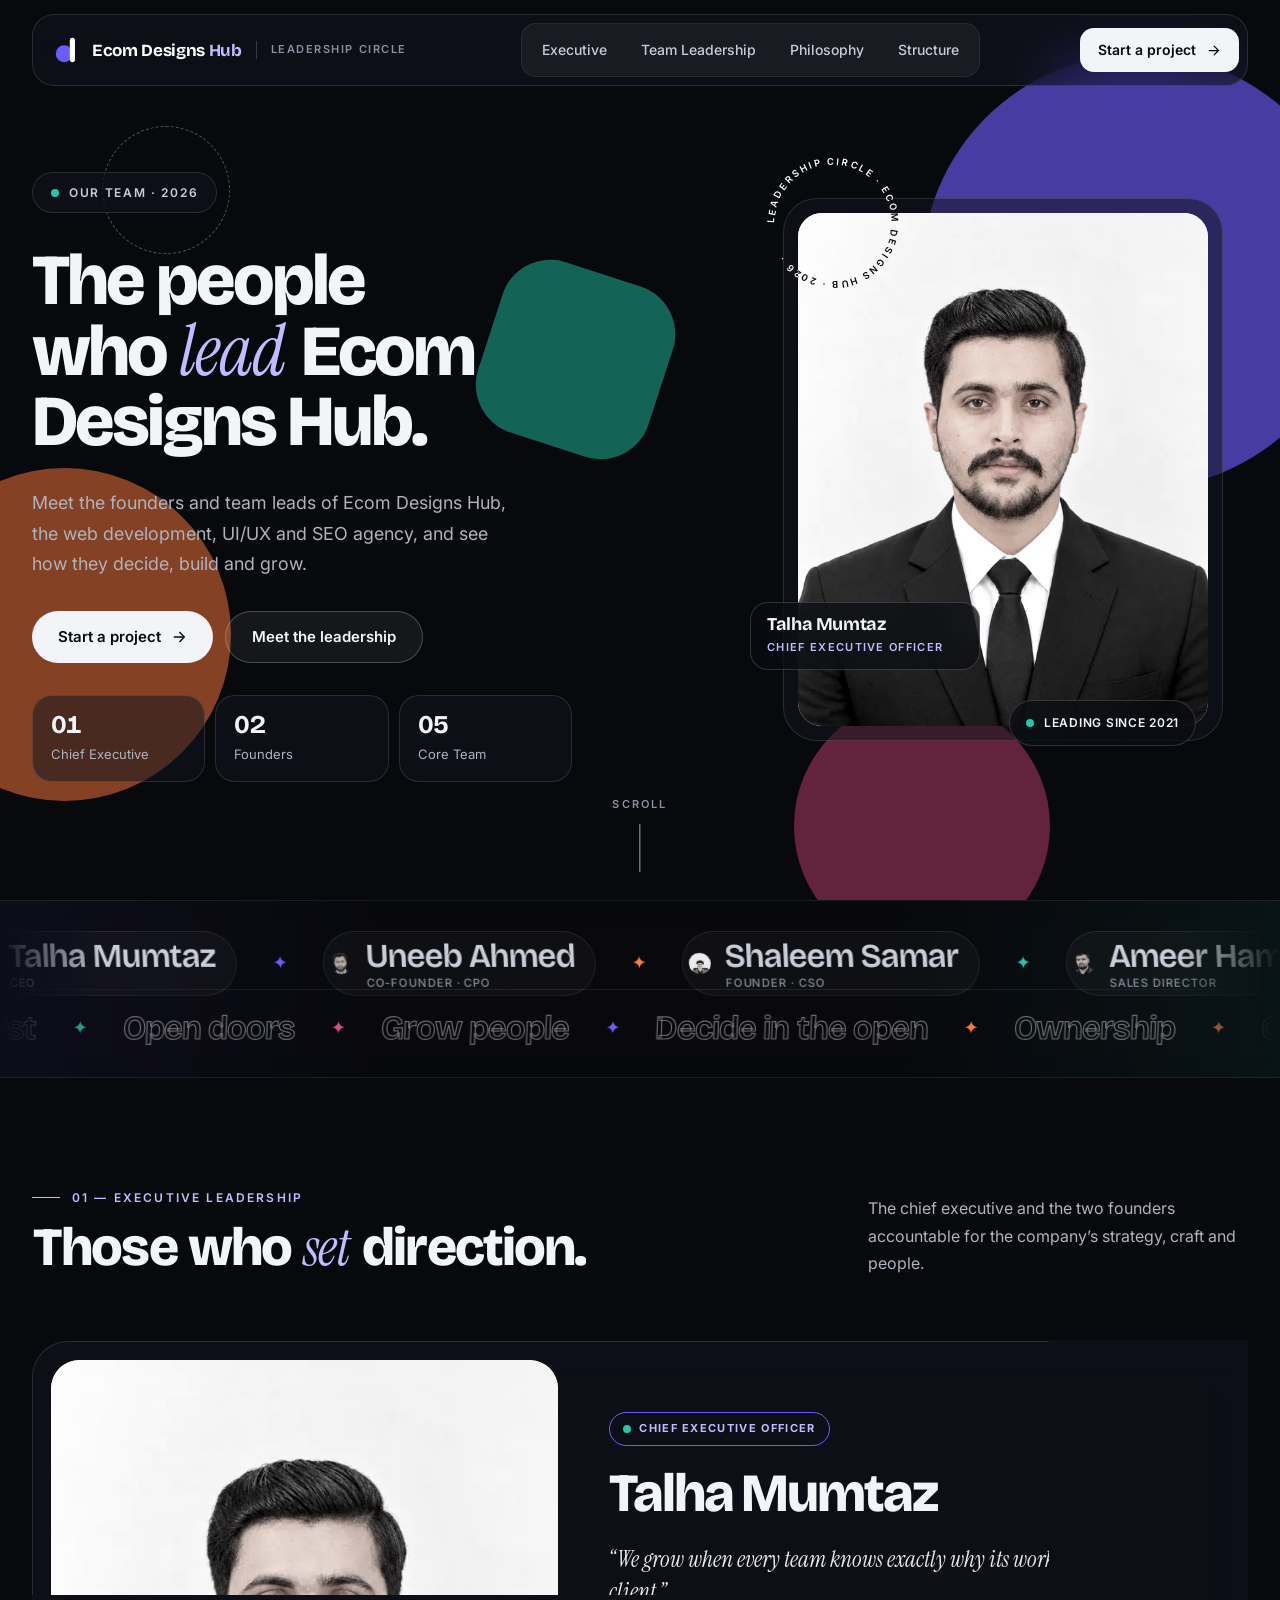
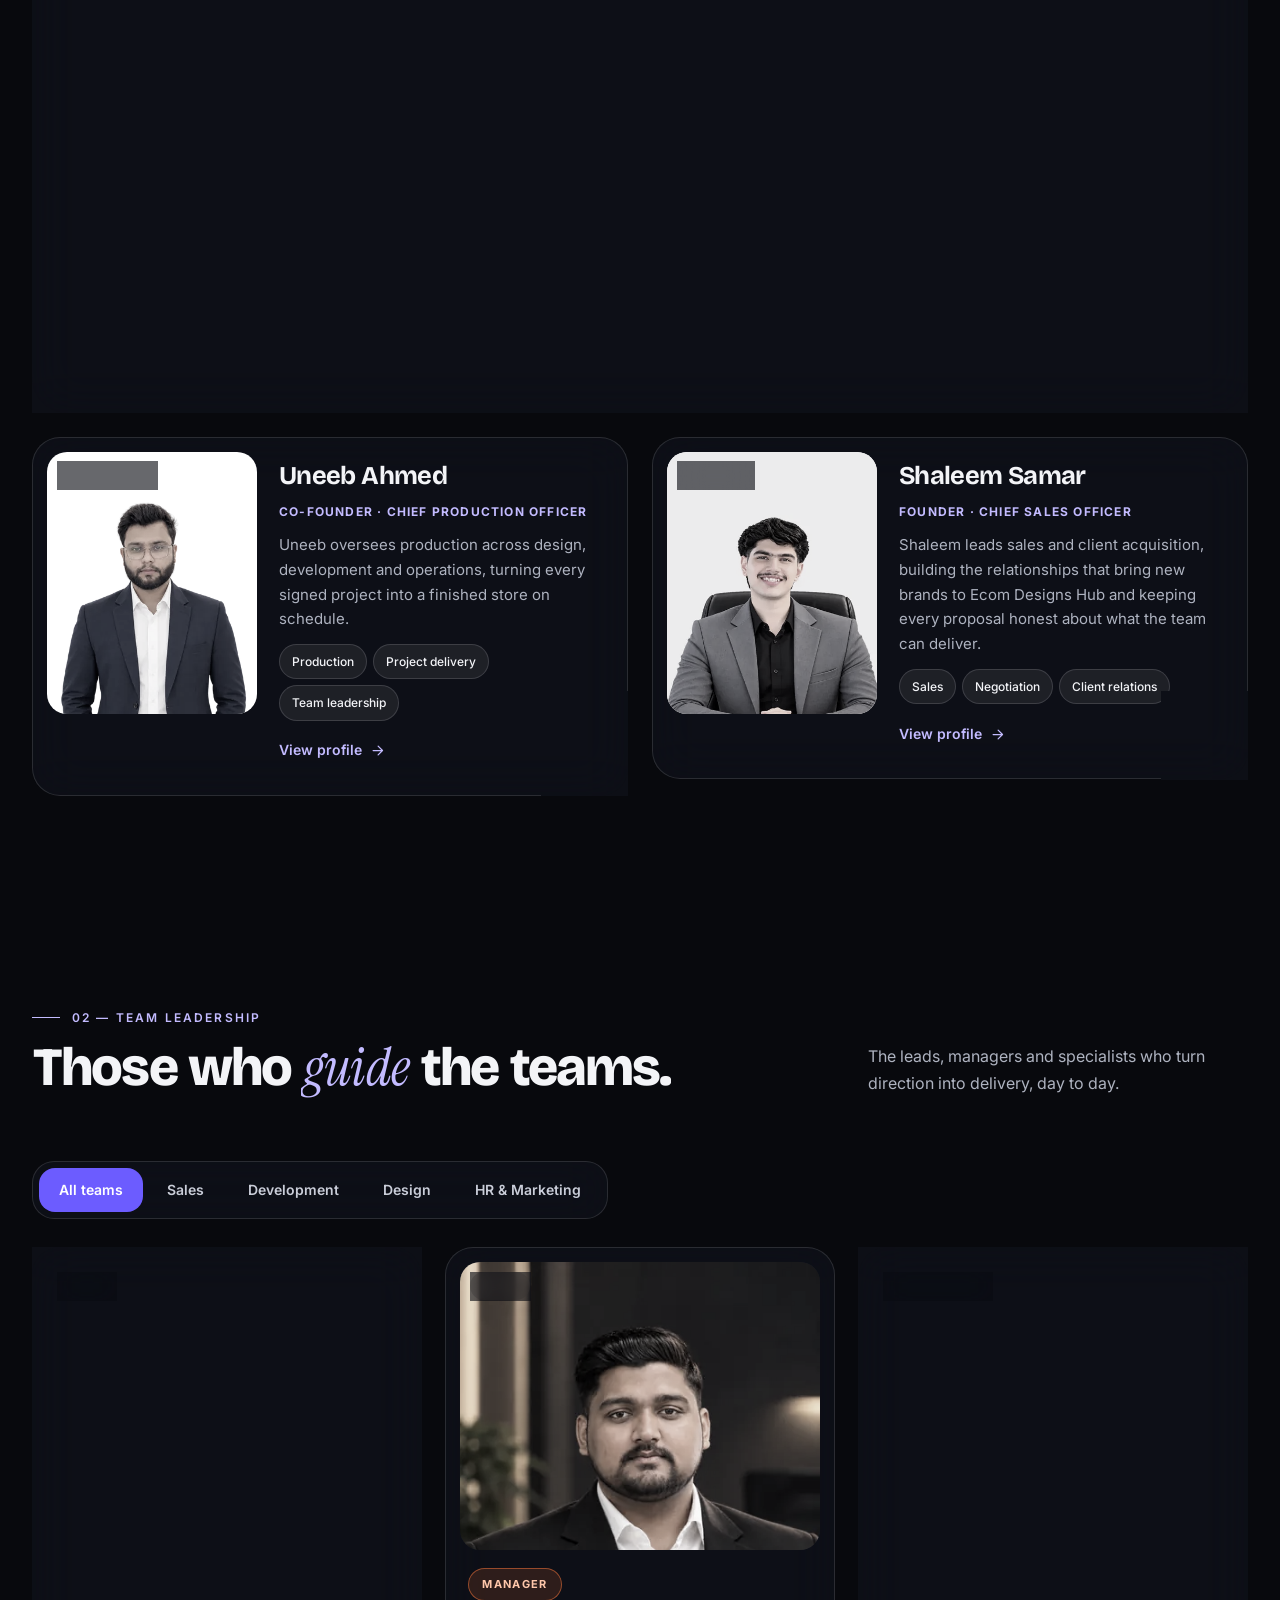
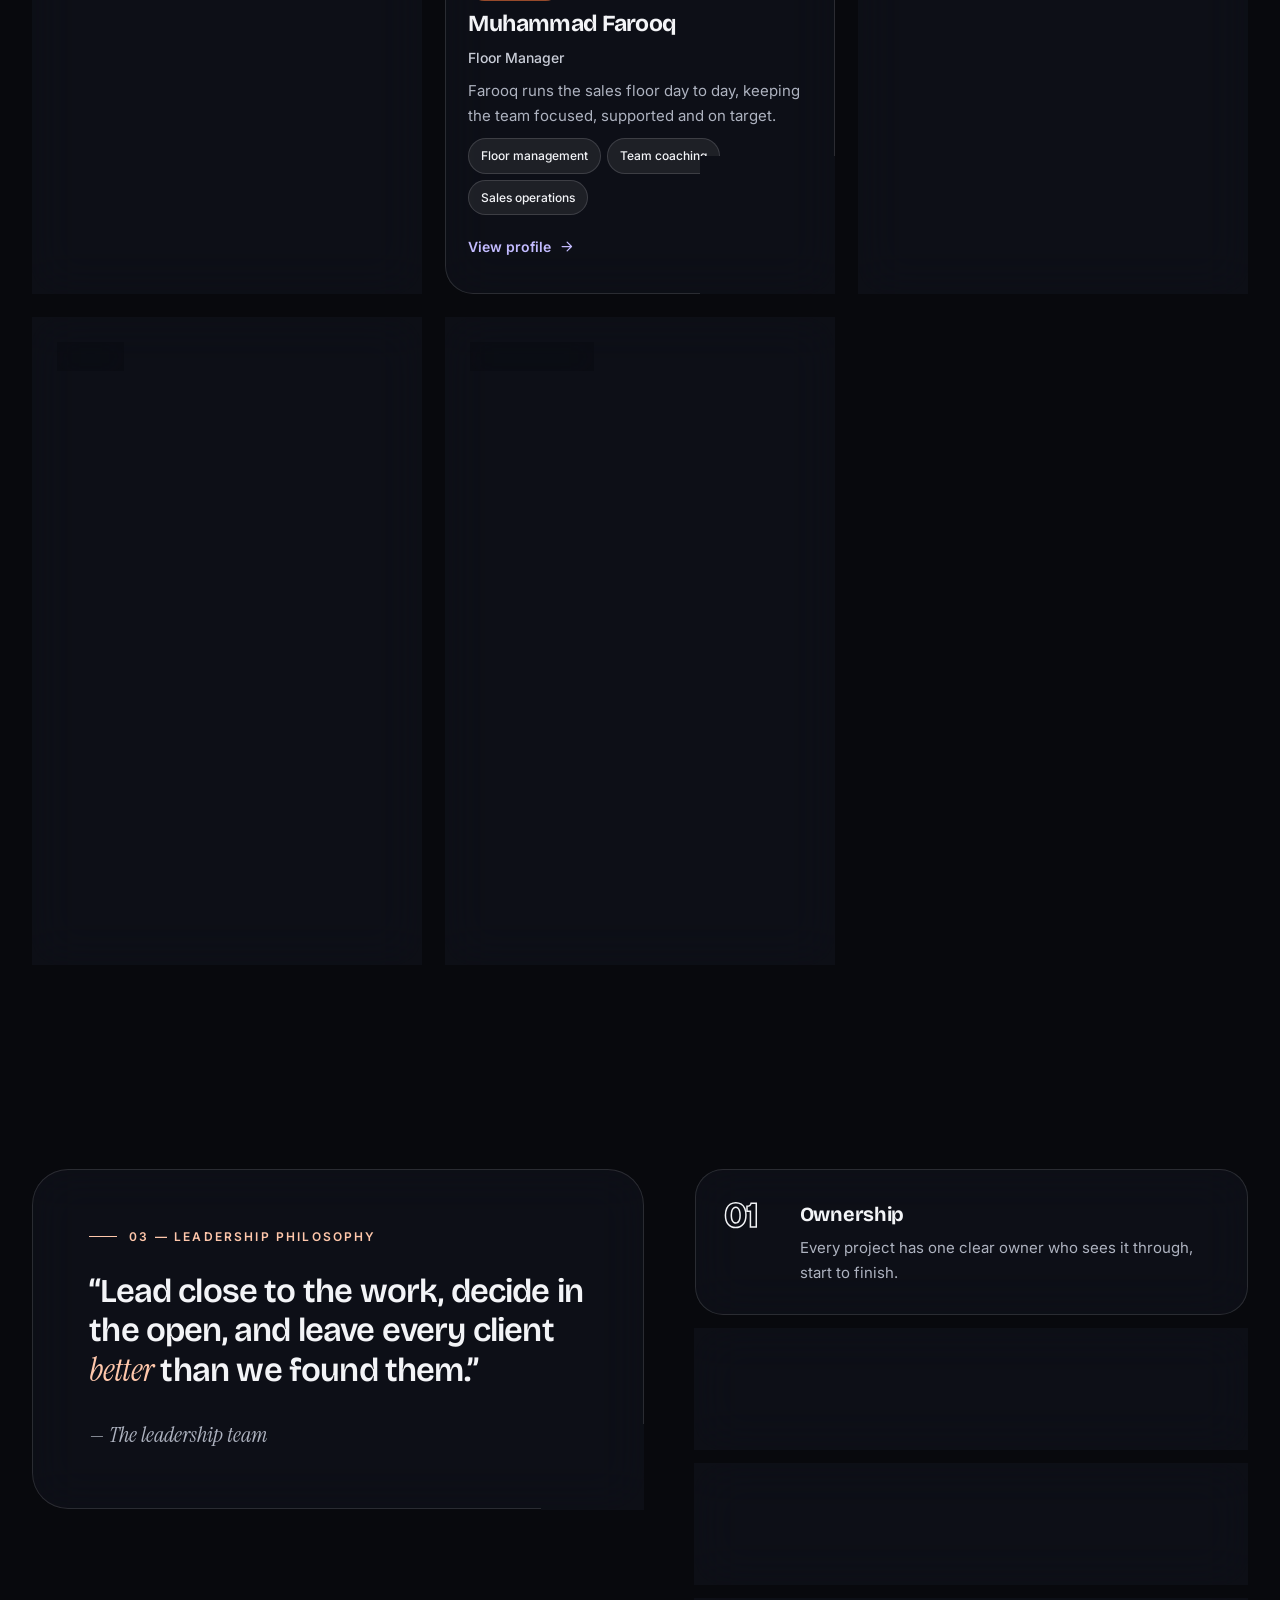
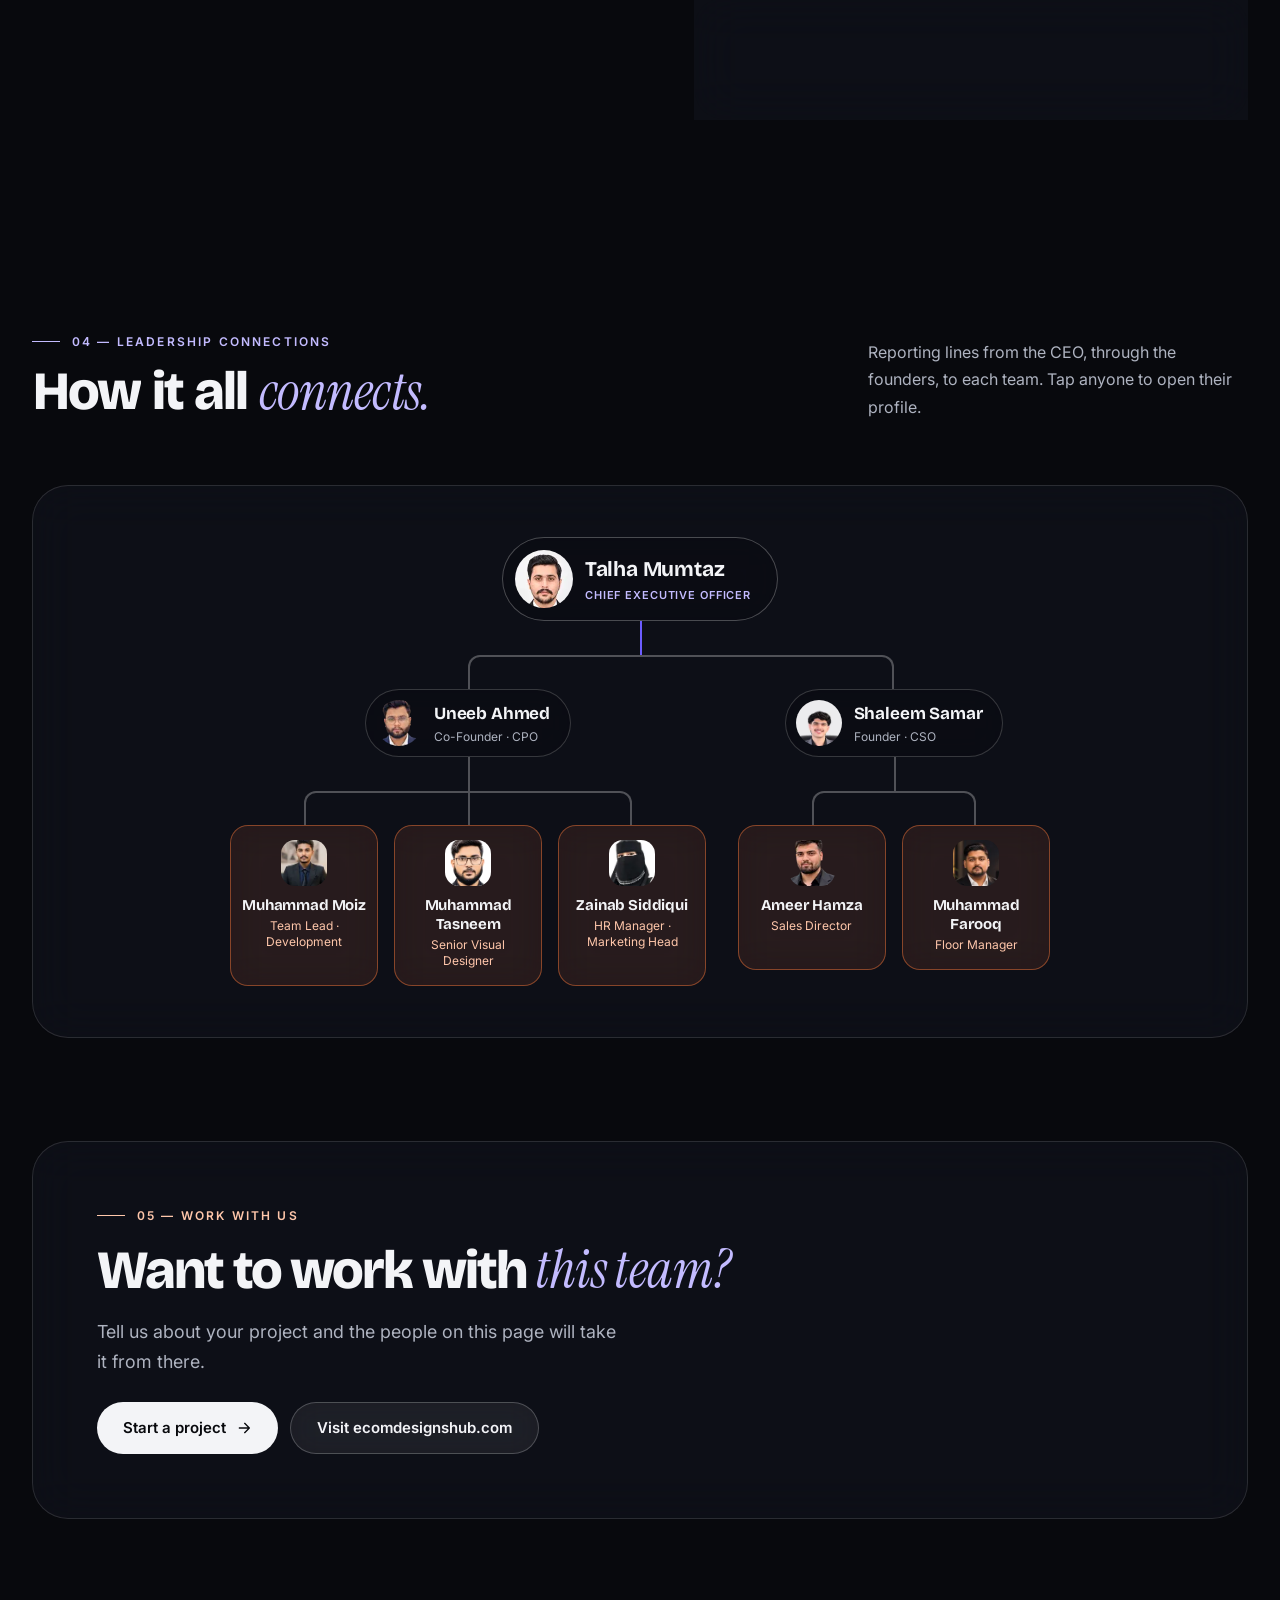
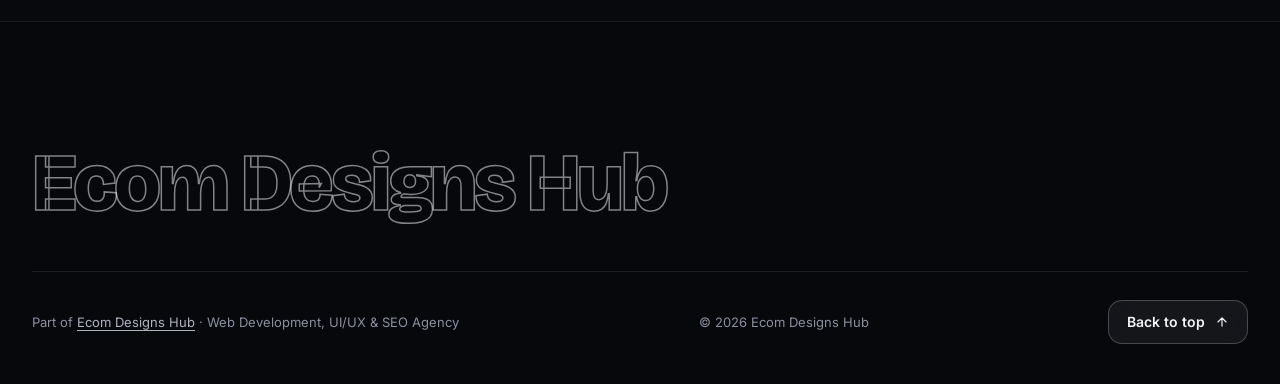
==== commit bb1edbc6: "add favicon" ====
--- a/index.html
+++ b/index.html
@@ -155,11 +155,16 @@
   ]
 }
   </script><!-- /build:jsonld -->
-
-  <link rel="icon" href="/favicon.ico" sizes="48x48">
-  <link rel="icon" type="image/png" sizes="48x48" href="/assets/favicon-48.png">
-  <link rel="icon" type="image/png" sizes="192x192" href="/assets/favicon-192.png">
-  <link rel="apple-touch-icon" sizes="180x180" href="/assets/apple-touch-icon.png">
+<!-- Google Search Favicon -->
+<link rel="icon"
+      type="image/png"
+      href="https://ecomdesignshub.info/assets/favicon-192.png"
+      sizes="192x192">
+
+<!-- Apple Touch Icon -->
+<link rel="apple-touch-icon"
+      href="https://ecomdesignshub.info/assets/apple-touch-icon.png"
+      sizes="180x180">
 
   <!-- fonts load without blocking the first paint (font-display: swap via &display=swap) -->
   <link rel="preconnect" href="https://fonts.googleapis.com">
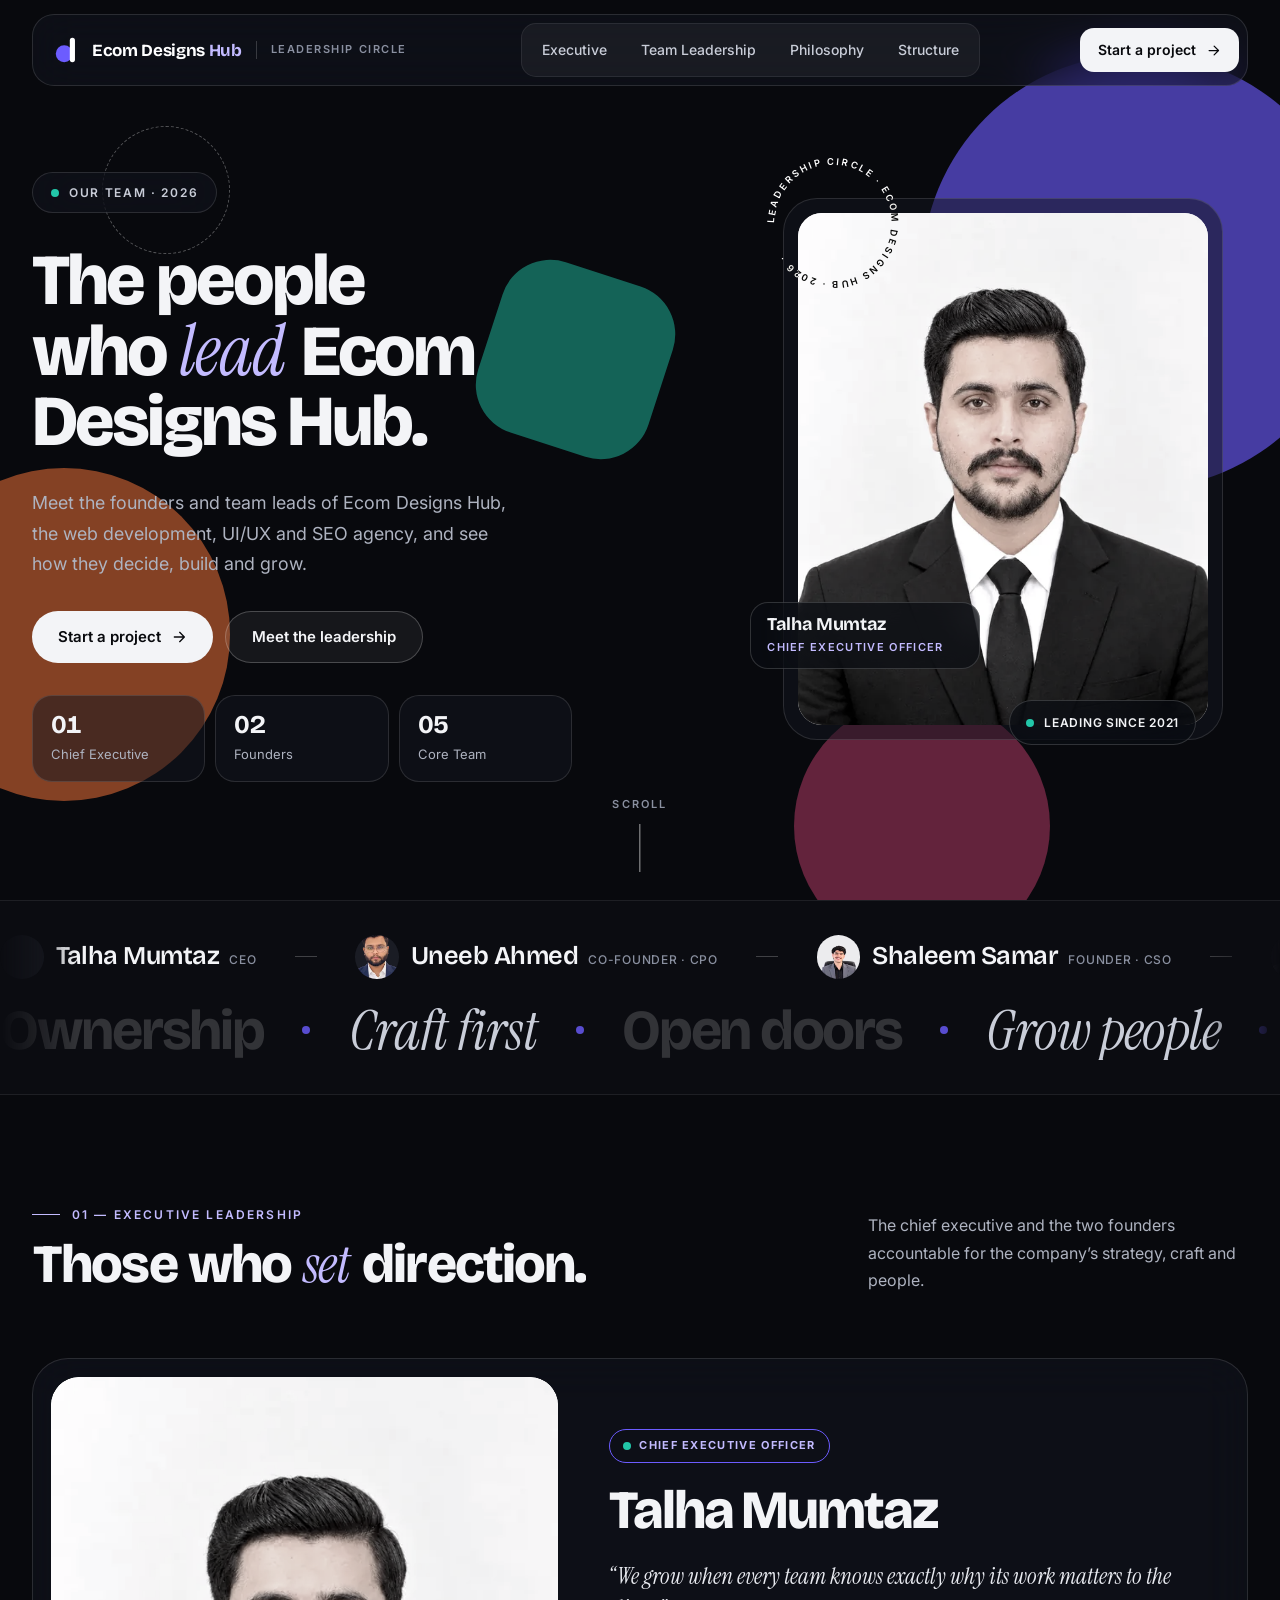
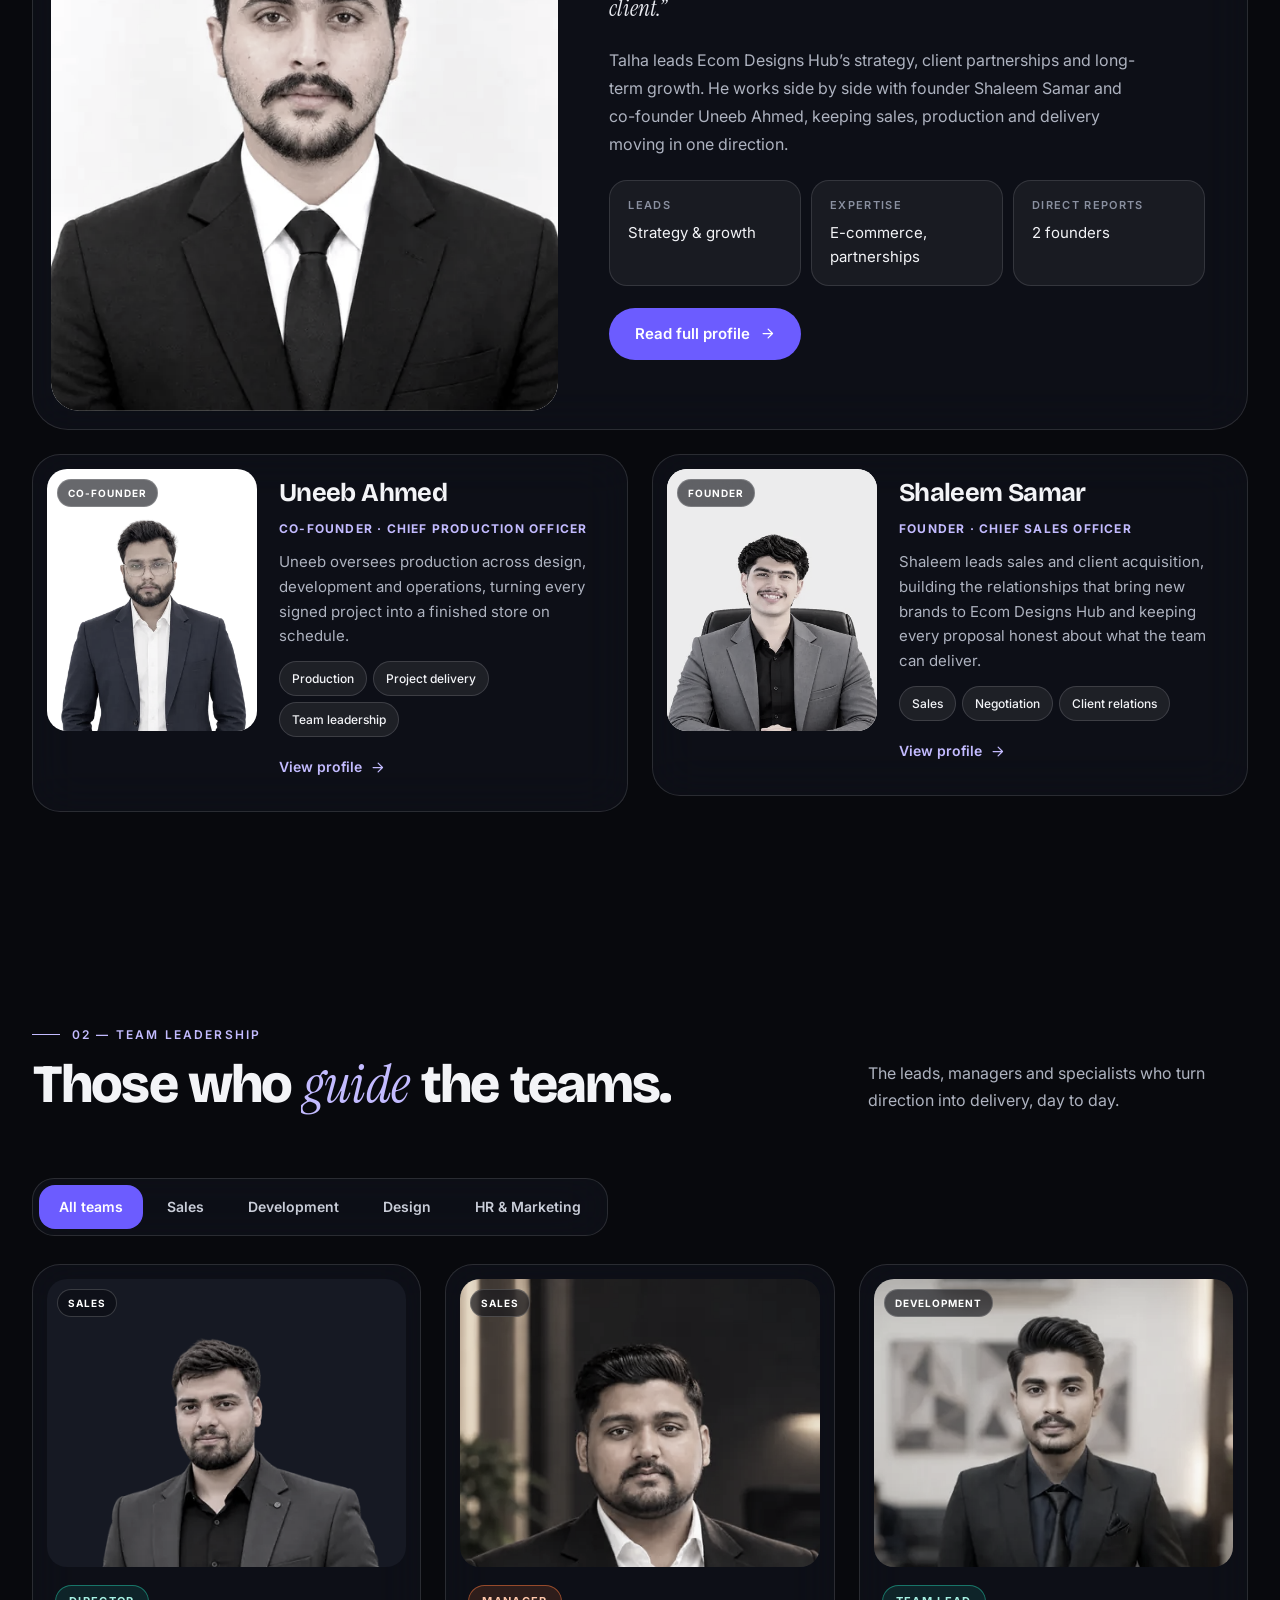
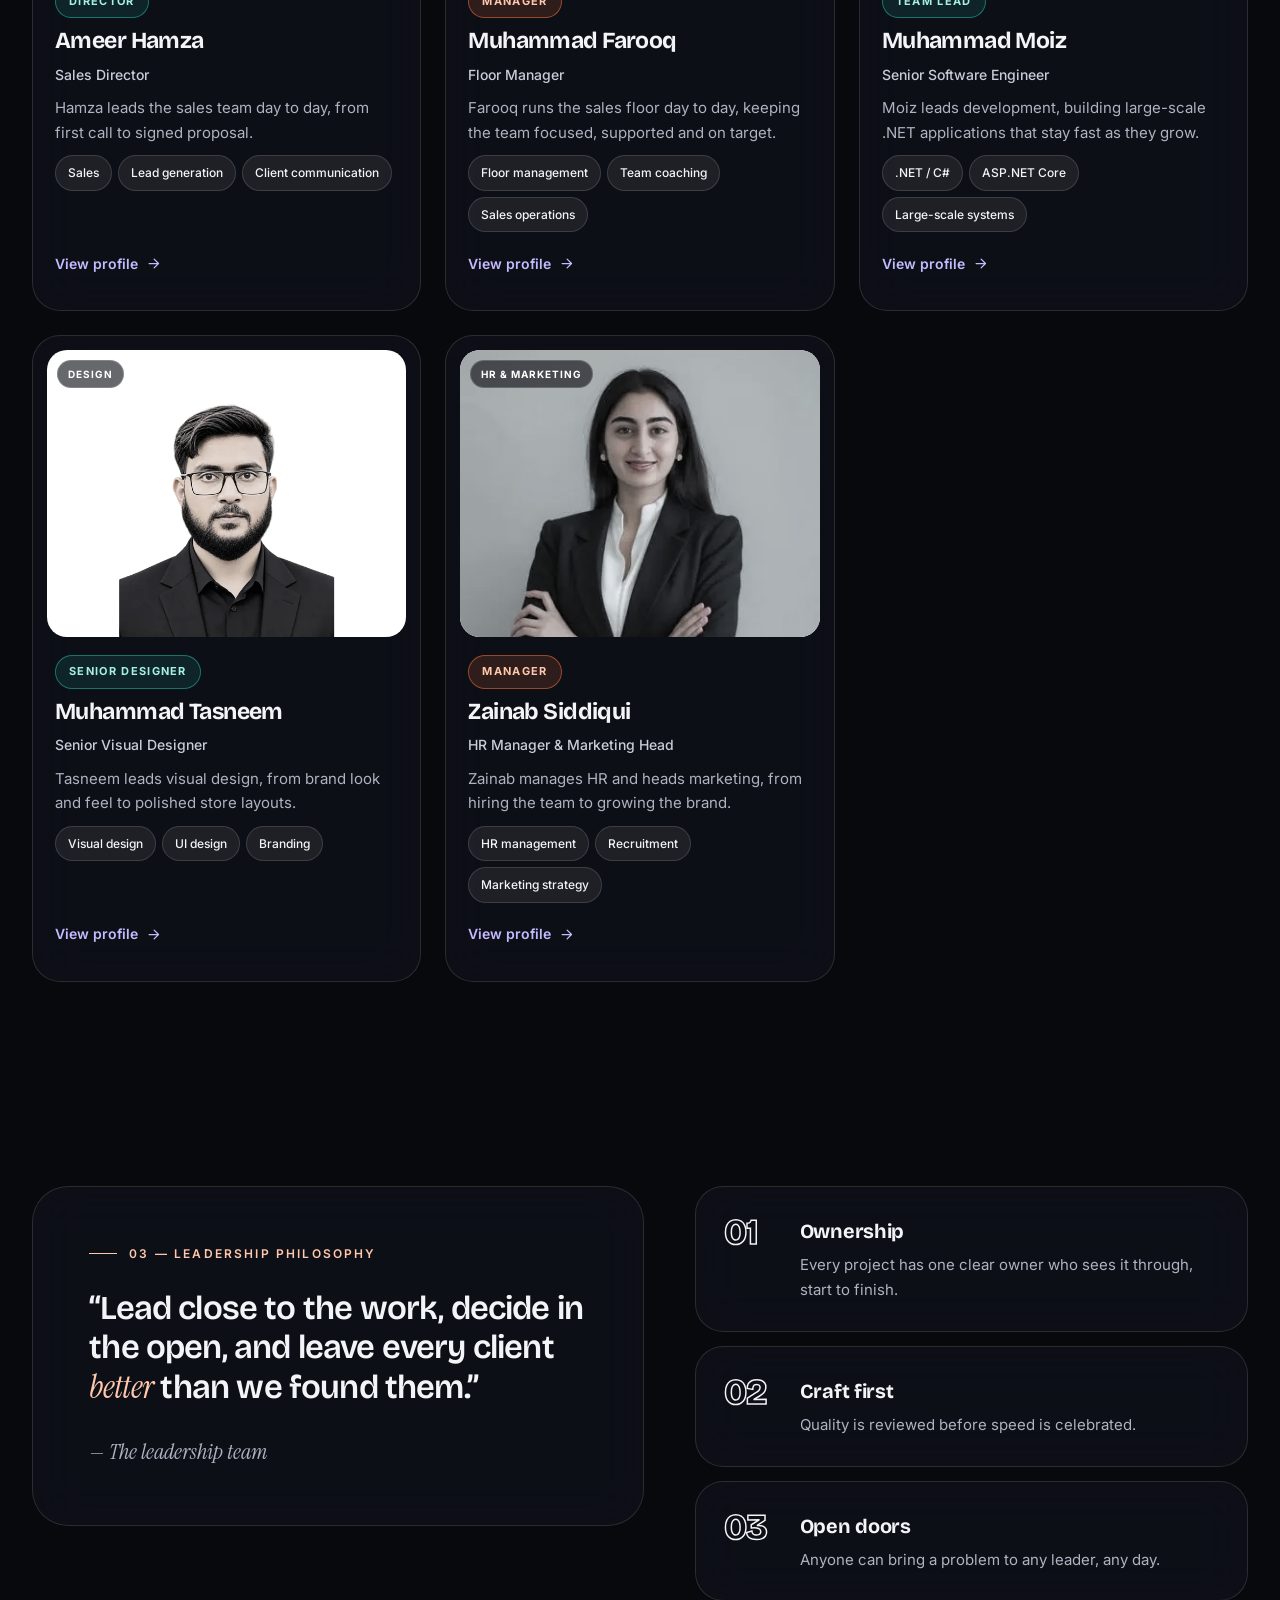
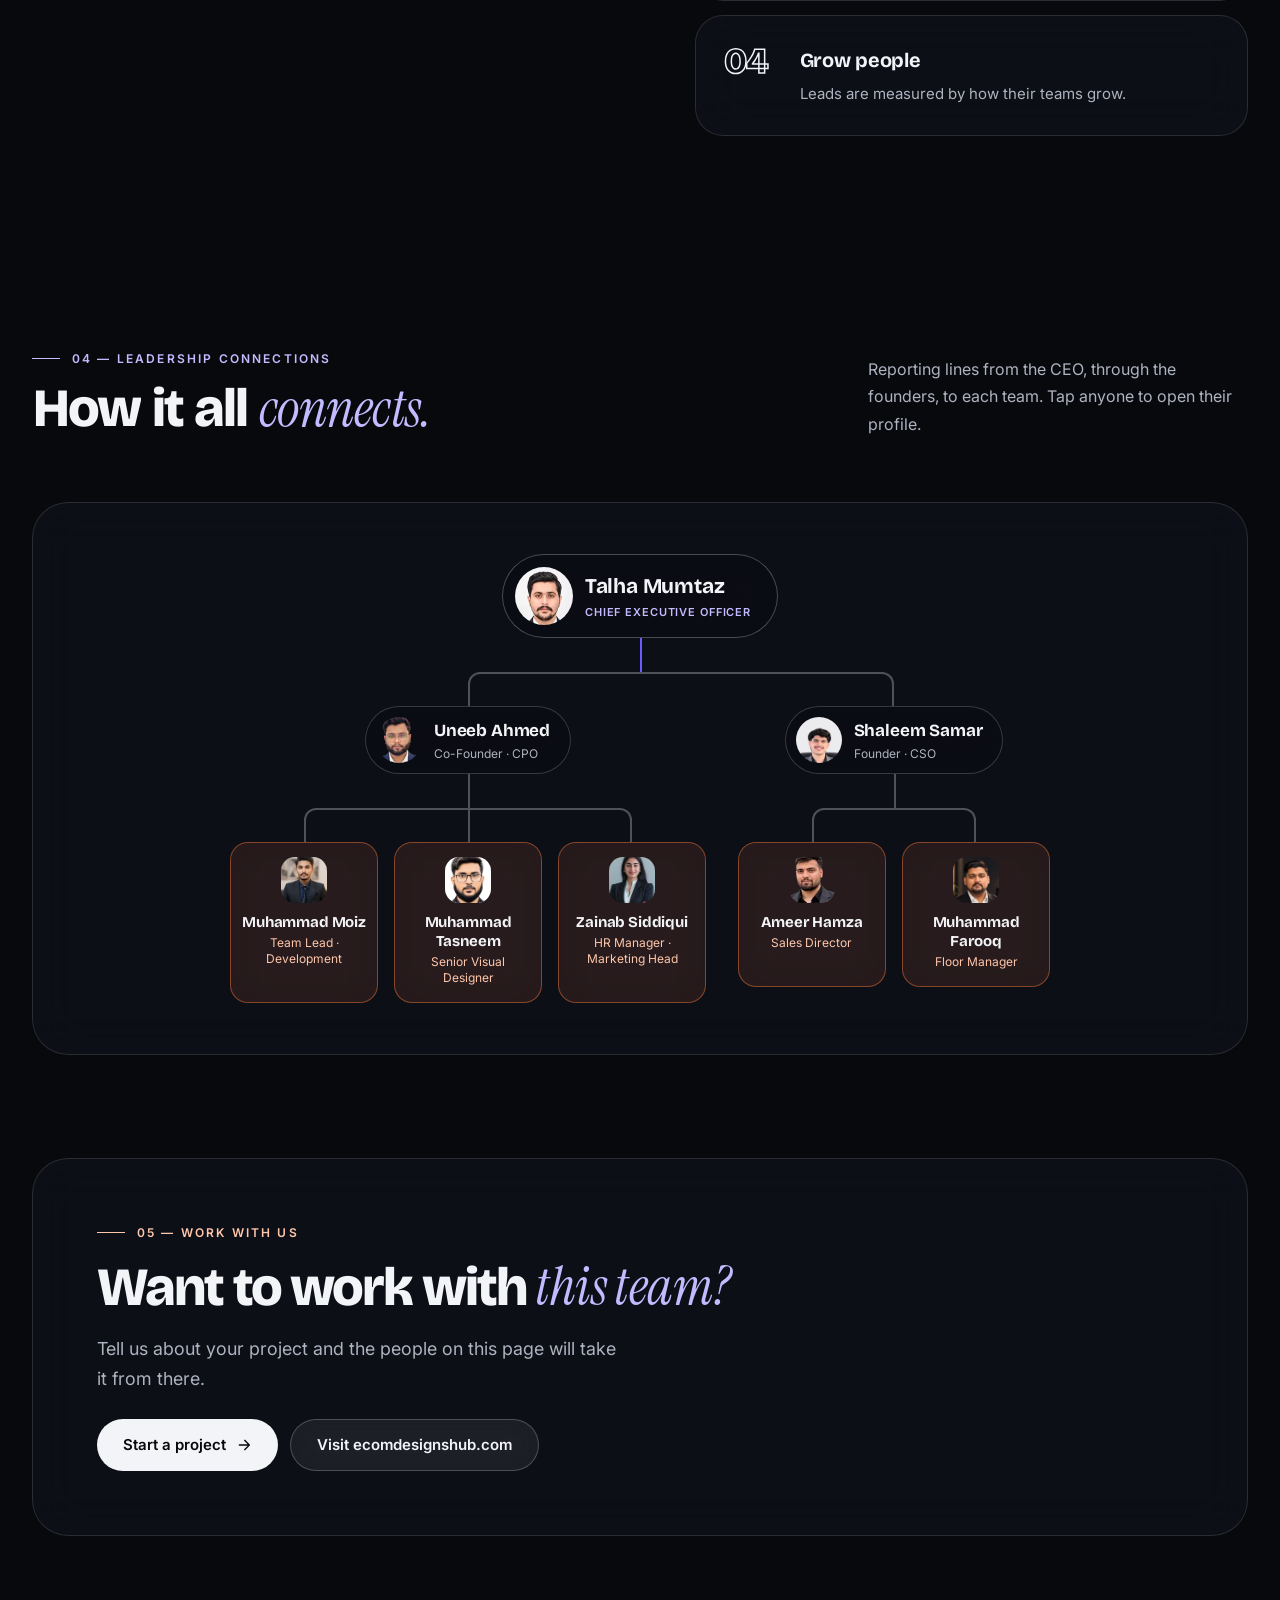
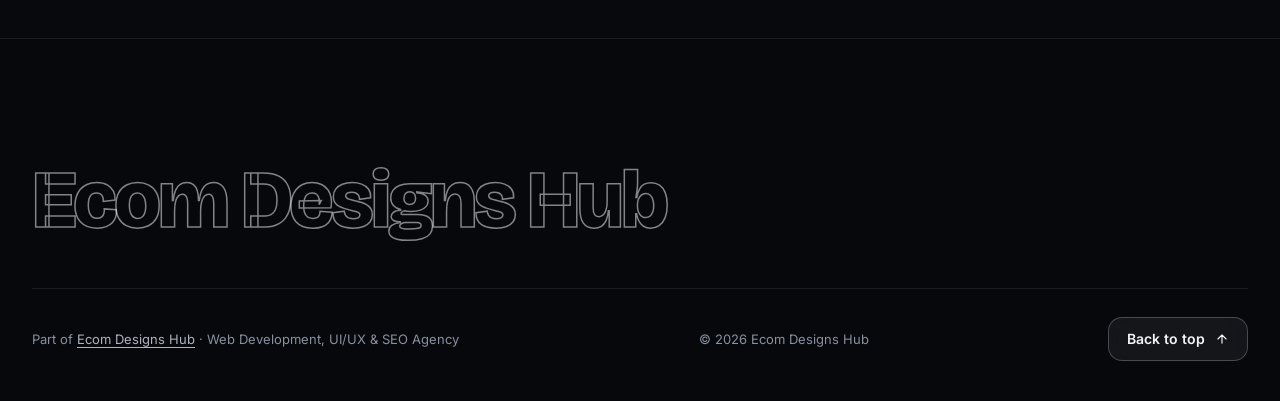
==== commit 7eb31c49: "perfromance and favicon work" ====
--- a/index.html
+++ b/index.html
@@ -1,605 +1,604 @@
-<!doctype html>
-<html lang="en">
-<head>
-  <meta charset="utf-8">
-  <meta name="viewport" content="width=device-width, initial-scale=1, viewport-fit=cover">
-  <meta name="robots" content="index, follow">
-  <meta name="theme-color" content="#08090D">
-  <title>Our Team | Ecom Designs Hub</title>
-  <meta name="description" content="Meet the team behind Ecom Designs Hub, the web development, UI/UX and SEO agency. Our CEO, founders and team leads who guide sales, production and development.">
-  <link rel="canonical" href="https://ecomdesignshub.info/">
-  <!-- entrance animations hide content only while JS runs; if script.js never boots, everything shows after 3s -->
-  <script>document.documentElement.classList.add('js');setTimeout(function(){var d=document.documentElement;if(!d.classList.contains('ready'))d.classList.remove('js')},3000)</script>
-
-  <meta property="og:type" content="website">
-  <meta property="og:site_name" content="Ecom Designs Hub">
-  <meta property="og:title" content="Our Team | Ecom Designs Hub">
-  <meta property="og:description" content="Meet the CEO, founders and team leads behind Ecom Designs Hub.">
-  <meta property="og:url" content="https://ecomdesignshub.info/">
-  <meta property="og:image" content="https://ecomdesignshub.info/assets/og-team.jpg">
-  <meta property="og:image:width" content="1200">
-  <meta property="og:image:height" content="630">
-  <meta property="og:image:alt" content="The people who lead Ecom Designs Hub, with CEO Talha Mumtaz">
-  <meta name="twitter:card" content="summary_large_image">
-  <meta name="twitter:title" content="Our Team | Ecom Designs Hub">
-  <meta name="twitter:description" content="Meet the CEO, founders and team leads behind Ecom Designs Hub.">
-  <meta name="twitter:image" content="https://ecomdesignshub.info/assets/og-team.jpg">
-  <meta name="twitter:image:alt" content="The people who lead Ecom Designs Hub, with CEO Talha Mumtaz">
-  <!-- search thumbnail: only the CEO photo -->
-  <meta name="thumbnail" content="https://ecomdesignshub.info/assets/team/talha-mumtaz-800.webp">
-
-  <!-- build:jsonld --><script type="application/ld+json">
-{
-  "@context": "https://schema.org",
-  "@graph": [
-    {
-      "@type": "Organization",
-      "@id": "https://ecomdesignshub.com/#organization",
-      "name": "Ecom Designs Hub",
-      "url": "https://ecomdesignshub.com/",
-      "logo": "https://ecomdesignshub.info/assets/logo.jpeg",
-      "founder": [
-        {
-          "@id": "https://ecomdesignshub.info/#uneeb-ahmed"
-        },
-        {
-          "@id": "https://ecomdesignshub.info/#shaleem-samar"
-        }
-      ],
-      "sameAs": [
-        "https://ecomdesignshub.info/",
-        "https://fursonadesignshub.com/"
-      ]
-    },
-    {
-      "@type": "AboutPage",
-      "@id": "https://ecomdesignshub.info/#webpage",
-      "url": "https://ecomdesignshub.info/",
-      "name": "Our Team | Ecom Designs Hub",
-      "description": "Meet the team behind Ecom Designs Hub: the CEO, founders and team leads.",
-      "about": {
-        "@id": "https://ecomdesignshub.com/#organization"
-      },
-      "primaryImageOfPage": {
-        "@type": "ImageObject",
-        "url": "https://ecomdesignshub.info/assets/team/talha-mumtaz-800.webp",
-        "width": 800,
-        "height": 1067,
-        "caption": "Talha Mumtaz, CEO of Ecom Designs Hub"
-      },
-      "image": "https://ecomdesignshub.info/assets/og-team.jpg",
-      "mainEntity": {
-        "@id": "https://ecomdesignshub.com/#organization"
-      }
-    },
-    {
-      "@type": "Person",
-      "@id": "https://ecomdesignshub.info/#talha-mumtaz",
-      "name": "Talha Mumtaz",
-      "jobTitle": "Chief Executive Officer",
-      "image": "https://ecomdesignshub.info/assets/team/talha-mumtaz-800.webp",
-      "worksFor": {
-        "@id": "https://ecomdesignshub.com/#organization"
-      }
-    },
-    {
-      "@type": "Person",
-      "@id": "https://ecomdesignshub.info/#uneeb-ahmed",
-      "name": "Uneeb Ahmed",
-      "jobTitle": "Co-Founder, Chief Production Officer",
-      "image": "https://ecomdesignshub.info/assets/team/uneeb-ahmed-800.webp",
-      "worksFor": {
-        "@id": "https://ecomdesignshub.com/#organization"
-      }
-    },
-    {
-      "@type": "Person",
-      "@id": "https://ecomdesignshub.info/#shaleem-samar",
-      "name": "Shaleem Samar",
-      "jobTitle": "Founder, Chief Sales Officer",
-      "image": "https://ecomdesignshub.info/assets/team/shaleem-samar-800.webp",
-      "worksFor": {
-        "@id": "https://ecomdesignshub.com/#organization"
-      }
-    },
-    {
-      "@type": "Person",
-      "@id": "https://ecomdesignshub.info/#ameer-hamza",
-      "name": "Ameer Hamza",
-      "jobTitle": "Sales Director",
-      "image": "https://ecomdesignshub.info/assets/team/ameer-hamza-800.webp",
-      "worksFor": {
-        "@id": "https://ecomdesignshub.com/#organization"
-      }
-    },
-    {
-      "@type": "Person",
-      "@id": "https://ecomdesignshub.info/#muhammad-farooq",
-      "name": "Muhammad Farooq",
-      "jobTitle": "Floor Manager",
-      "image": "https://ecomdesignshub.info/assets/team/muhammad-farooq-800.webp",
-      "worksFor": {
-        "@id": "https://ecomdesignshub.com/#organization"
-      }
-    },
-    {
-      "@type": "Person",
-      "@id": "https://ecomdesignshub.info/#muhammad-moiz",
-      "name": "Muhammad Moiz",
-      "jobTitle": "Senior Software Engineer",
-      "image": "https://ecomdesignshub.info/assets/team/muhammad-moiz-800.webp",
-      "worksFor": {
-        "@id": "https://ecomdesignshub.com/#organization"
-      }
-    },
-    {
-      "@type": "Person",
-      "@id": "https://ecomdesignshub.info/#muhammad-tasneem",
-      "name": "Muhammad Tasneem",
-      "jobTitle": "Senior Visual Designer",
-      "image": "https://ecomdesignshub.info/assets/team/muhammad-tasneem-800.webp",
-      "worksFor": {
-        "@id": "https://ecomdesignshub.com/#organization"
-      }
-    },
-    {
-      "@type": "Person",
-      "@id": "https://ecomdesignshub.info/#zainab-siddiqui",
-      "name": "Zainab Siddiqui",
-      "jobTitle": "HR Manager & Marketing Head",
-      "image": "https://ecomdesignshub.info/assets/team/zainab-siddiqui-800.webp",
-      "worksFor": {
-        "@id": "https://ecomdesignshub.com/#organization"
-      }
-    }
-  ]
-}
-  </script><!-- /build:jsonld -->
-<!-- Google Search Favicon -->
-<link rel="icon"
-      type="image/png"
-      href="https://ecomdesignshub.info/assets/favicon-192.png"
-      sizes="192x192">
-
-<!-- Apple Touch Icon -->
-<link rel="apple-touch-icon"
-      href="https://ecomdesignshub.info/assets/apple-touch-icon.png"
-      sizes="180x180">
-
-  <!-- fonts load without blocking the first paint (font-display: swap via &display=swap) -->
-  <link rel="preconnect" href="https://fonts.googleapis.com">
-  <link rel="preconnect" href="https://fonts.gstatic.com" crossorigin>
-  <link rel="preload" as="style" href="https://fonts.googleapis.com/css2?family=Bricolage+Grotesque:opsz,wght@12..96,600..800&family=Instrument+Serif:ital@1&family=Inter:wght@400;500;600;700&display=swap">
-  <link rel="stylesheet" href="https://fonts.googleapis.com/css2?family=Bricolage+Grotesque:opsz,wght@12..96,600..800&family=Instrument+Serif:ital@1&family=Inter:wght@400;500;600;700&display=swap" media="print" onload="this.media='all'">
-  <noscript><link rel="stylesheet" href="https://fonts.googleapis.com/css2?family=Bricolage+Grotesque:opsz,wght@12..96,600..800&family=Instrument+Serif:ital@1&family=Inter:wght@400;500;600;700&display=swap"></noscript>
-  <link rel="stylesheet" href="styles.css">
-</head>
-<body>
-
-  <!-- Hover cursor ring (fine pointers only, shown over interactive elements) -->
-  <div class="cursor-ring" aria-hidden="true"><span class="cursor-label"></span></div>
-
-  <!-- Scroll progress -->
-  <div class="progress" aria-hidden="true"></div>
-
-  <!-- Solid shapes behind the glass -->
-  <div class="bg-shapes" aria-hidden="true">
-    <div class="shape s1" data-speed="-0.12" data-depth="24"><span></span></div>
-    <div class="shape s2" data-speed="0.08" data-depth="-18"><span></span></div>
-    <div class="shape s3" data-speed="-0.2" data-depth="30"><span></span></div>
-    <div class="shape s4" data-speed="0.16" data-depth="-26"><span></span></div>
-    <div class="shape s5" data-speed="-0.06" data-depth="14"><span></span></div>
-  </div>
-
-  <a class="skip-link" href="#main">Skip to content</a>
-
-  <!-- Header -->
-  <header class="header" id="header">
-    <div class="header-inner glass">
-      <a class="brand" href="https://ecomdesignshub.com/" target="_blank" rel="noopener" aria-label="Ecom Designs Hub website (opens in a new tab)">
-        <svg class="brand-mark" viewBox="0 0 32 32" width="30" height="30" aria-hidden="true">
-          <circle class="bm-bowl" cx="13" cy="20" r="9"/>
-          <rect class="bm-stem" x="19" y="3" width="5.5" height="26" rx="2.75"/>
-        </svg>
-        <span class="brand-name">Ecom Designs <b>Hub</b></span>
-        <span class="brand-sep" aria-hidden="true"></span>
-        <span class="brand-tag">Leadership Circle</span>
-      </a>
-      <nav class="nav" aria-label="Primary">
-        <a class="nav-link" href="#executive" data-section="executive">Executive</a>
-        <a class="nav-link" href="#team" data-section="team">Team Leadership</a>
-        <a class="nav-link" href="#philosophy" data-section="philosophy">Philosophy</a>
-        <a class="nav-link" href="#structure" data-section="structure">Structure</a>
-      </nav>
-      <div class="header-actions">
-        <a class="btn btn-light btn-sm" href="#contact" data-magnetic>
-          Start a project
-          <svg width="15" height="15" viewBox="0 0 24 24" fill="none" stroke="currentColor" stroke-width="2" stroke-linecap="round" stroke-linejoin="round" aria-hidden="true"><path d="M5 12h14M13 5l7 7-7 7"/></svg>
-        </a>
-        <button type="button" class="burger" id="burger" aria-expanded="false" aria-controls="mobileMenu" aria-label="Open menu">
-          <span></span><span></span>
-        </button>
-      </div>
-    </div>
-  </header>
-
-  <!-- Mobile menu -->
-  <div class="mobile-menu" id="mobileMenu" aria-hidden="true">
-    <nav class="mm-nav" aria-label="Mobile">
-      <a class="mm-link" href="#executive" style="--i:0"><span>01</span>Executive</a>
-      <a class="mm-link" href="#team" style="--i:1"><span>02</span>Team Leadership</a>
-      <a class="mm-link" href="#philosophy" style="--i:2"><span>03</span>Philosophy</a>
-      <a class="mm-link" href="#structure" style="--i:3"><span>04</span>Structure</a>
-      <a class="mm-link" href="#contact" style="--i:4"><span>05</span>Contact</a>
-    </nav>
-    <div class="mm-foot" style="--i:5">
-      <a class="btn btn-accent" href="#contact">Start a project</a>
-      <a class="mm-note" href="https://ecomdesignshub.com/">Visit Ecom Designs Hub</a>
-    </div>
-  </div>
-
-  <main id="main">
-
-    <!-- 1. Hero -->
-    <section class="hero" id="top">
-      <div class="container hero-grid">
-        <div class="hero-copy">
-          <span class="eyebrow-chip glass" data-hero style="--d:.05s"><span class="pulse"></span>Our Team · 2026</span>
-          <h1 class="hero-title" data-hero style="--d:.08s">The people<br>who <em>lead</em> Ecom Designs Hub.</h1>
-          <p class="hero-sub" data-hero style="--d:.2s">Meet the founders and team leads of Ecom Designs Hub, the web development, UI/UX and SEO agency, and see how they decide, build and grow.</p>
-          <div class="hero-ctas" data-hero style="--d:.28s">
-            <a class="btn btn-light" href="#contact" data-magnetic>
-              Start a project
-              <svg width="16" height="16" viewBox="0 0 24 24" fill="none" stroke="currentColor" stroke-width="2" stroke-linecap="round" stroke-linejoin="round" aria-hidden="true"><path d="M5 12h14M13 5l7 7-7 7"/></svg>
-            </a>
-            <a class="btn btn-ghost" href="#executive" data-magnetic>Meet the leadership</a>
-          </div>
-          <div class="hero-stats" data-hero style="--d:.36s">
-            <!-- build:hero-stats --><div class="stat glass"><strong data-count="1" data-pad="2">01</strong><span>Chief Executive</span></div><div class="stat glass"><strong data-count="2" data-pad="2">02</strong><span>Founders</span></div><div class="stat glass"><strong data-count="5" data-pad="2">05</strong><span>Core Team</span></div><!-- /build:hero-stats -->
-          </div>
-        </div>
-
-        <div class="hero-visual" data-hero style="--d:.1s">
-          <svg class="ring-text" viewBox="0 0 200 200" aria-hidden="true">
-            <defs><path id="circlePath" d="M100,100 m-78,0 a78,78 0 1,1 156,0 a78,78 0 1,1 -156,0"/></defs>
-            <text><textPath href="#circlePath">LEADERSHIP CIRCLE · ECOM DESIGNS HUB · 2026 · </textPath></text>
-          </svg>
-          <div class="tilt-wrap" data-tilt>
-            <button type="button" class="portrait-card glass" data-open="talha" data-cursor="View">
-              <span class="portrait-img"><img src="assets/team/talha-mumtaz-400.webp" srcset="assets/team/talha-mumtaz-160.webp 160w, assets/team/talha-mumtaz-400.webp 400w, assets/team/talha-mumtaz-600.webp 600w, assets/team/talha-mumtaz-800.webp 800w" sizes="(max-width: 960px) 88vw, 440px" width="800" height="1067" alt="Talha Mumtaz, Chief Executive Officer" fetchpriority="high" decoding="async"></span>
-              <span class="float-chip chip-name glass-dark"><strong>Talha Mumtaz</strong><small>Chief Executive Officer</small></span>
-              <span class="float-chip chip-since glass-dark"><span class="pulse"></span>Leading since 2021</span>
-            </button>
-          </div>
-        </div>
-      </div>
-      <a class="scroll-cue" href="#executive" aria-label="Scroll to executive leadership"><span>Scroll</span><i></i></a>
-    </section>
-
-    <!-- Marquee (decorative: every name here is also in the cards below) -->
-    <section class="marquee" aria-hidden="true">
-      <div class="mq-row"><div class="mq-track" id="mqNames"><!-- build:mq-names --><div class="mq-group">
-      <span class="mq-item mq-person" data-open="talha"><span class="av"><img src="assets/team/talha-mumtaz-400.webp" srcset="assets/team/talha-mumtaz-160.webp 160w, assets/team/talha-mumtaz-400.webp 400w, assets/team/talha-mumtaz-600.webp 600w, assets/team/talha-mumtaz-800.webp 800w" sizes="120px" width="800" height="1067" alt="" data-photo="talha-mumtaz" loading="lazy" decoding="async"></span><span class="mq-name"><b>Talha Mumtaz</b><small>CEO</small></span></span><span class="mq-star" style="color:#6C5CFF">✦</span>
-      <span class="mq-item mq-person" data-open="uneeb"><span class="av"><img src="assets/team/uneeb-ahmed-400.webp" srcset="assets/team/uneeb-ahmed-160.webp 160w, assets/team/uneeb-ahmed-400.webp 400w, assets/team/uneeb-ahmed-600.webp 600w, assets/team/uneeb-ahmed-800.webp 800w" sizes="120px" width="800" height="1067" alt="" class="cutout" data-photo="uneeb-ahmed" loading="lazy" decoding="async"></span><span class="mq-name"><b>Uneeb Ahmed</b><small>Co-Founder · CPO</small></span></span><span class="mq-star" style="color:#FF7A3D">✦</span>
-      <span class="mq-item mq-person" data-open="shaleem"><span class="av"><img src="assets/team/shaleem-samar-400.webp" srcset="assets/team/shaleem-samar-160.webp 160w, assets/team/shaleem-samar-400.webp 400w, assets/team/shaleem-samar-600.webp 600w, assets/team/shaleem-samar-800.webp 800w" sizes="120px" width="800" height="1188" alt="" data-photo="shaleem-samar" loading="lazy" decoding="async"></span><span class="mq-name"><b>Shaleem Samar</b><small>Founder · CSO</small></span></span><span class="mq-star" style="color:#22C7A9">✦</span>
-      <span class="mq-item mq-person" data-open="hamza"><span class="av"><img src="assets/team/ameer-hamza-400.webp" srcset="assets/team/ameer-hamza-160.webp 160w, assets/team/ameer-hamza-400.webp 400w, assets/team/ameer-hamza-600.webp 600w, assets/team/ameer-hamza-800.webp 800w" sizes="120px" width="800" height="1067" alt="" class="cutout" data-photo="ameer-hamza" loading="lazy" decoding="async"></span><span class="mq-name"><b>Ameer Hamza</b><small>Sales Director</small></span></span><span class="mq-star" style="color:#E2487F">✦</span>
-      <span class="mq-item mq-person" data-open="farooq"><span class="av"><img src="assets/team/muhammad-farooq-400.webp" srcset="assets/team/muhammad-farooq-160.webp 160w, assets/team/muhammad-farooq-400.webp 400w, assets/team/muhammad-farooq-600.webp 600w, assets/team/muhammad-farooq-800.webp 800w" sizes="120px" width="800" height="968" alt="" data-photo="muhammad-farooq" loading="lazy" decoding="async"></span><span class="mq-name"><b>Muhammad Farooq</b><small>Floor Manager</small></span></span><span class="mq-star" style="color:#6C5CFF">✦</span>
-      <span class="mq-item mq-person" data-open="moiz"><span class="av"><img src="assets/team/muhammad-moiz-400.webp" srcset="assets/team/muhammad-moiz-160.webp 160w, assets/team/muhammad-moiz-400.webp 400w, assets/team/muhammad-moiz-600.webp 600w, assets/team/muhammad-moiz-800.webp 800w" sizes="120px" width="800" height="1067" alt="" data-photo="muhammad-moiz" loading="lazy" decoding="async"></span><span class="mq-name"><b>Muhammad Moiz</b><small>Team Lead · Development</small></span></span><span class="mq-star" style="color:#FF7A3D">✦</span>
-      <span class="mq-item mq-person" data-open="tasneem"><span class="av"><img src="assets/team/muhammad-tasneem-400.webp" srcset="assets/team/muhammad-tasneem-160.webp 160w, assets/team/muhammad-tasneem-400.webp 400w, assets/team/muhammad-tasneem-600.webp 600w, assets/team/muhammad-tasneem-800.webp 800w" sizes="120px" width="800" height="1067" alt="" data-photo="muhammad-tasneem" loading="lazy" decoding="async"></span><span class="mq-name"><b>Muhammad Tasneem</b><small>Senior Visual Designer</small></span></span><span class="mq-star" style="color:#22C7A9">✦</span>
-      <span class="mq-item mq-person" data-open="zainab"><span class="av"><img src="assets/team/zainab-siddiqui-400.webp" srcset="assets/team/zainab-siddiqui-160.webp 160w, assets/team/zainab-siddiqui-400.webp 400w, assets/team/zainab-siddiqui-600.webp 512w, assets/team/zainab-siddiqui-800.webp 512w" sizes="120px" width="512" height="575" alt="" data-photo="zainab-siddiqui" loading="lazy" decoding="async"></span><span class="mq-name"><b>Zainab Siddiqui</b><small>HR Manager · Marketing Head</small></span></span><span class="mq-star" style="color:#E2487F">✦</span>
-      <span class="mq-item mq-person" data-open="talha"><span class="av"><img src="assets/team/talha-mumtaz-400.webp" srcset="assets/team/talha-mumtaz-160.webp 160w, assets/team/talha-mumtaz-400.webp 400w, assets/team/talha-mumtaz-600.webp 600w, assets/team/talha-mumtaz-800.webp 800w" sizes="120px" width="800" height="1067" alt="" data-photo="talha-mumtaz" loading="lazy" decoding="async"></span><span class="mq-name"><b>Talha Mumtaz</b><small>CEO</small></span></span><span class="mq-star" style="color:#6C5CFF">✦</span>
-      <span class="mq-item mq-person" data-open="uneeb"><span class="av"><img src="assets/team/uneeb-ahmed-400.webp" srcset="assets/team/uneeb-ahmed-160.webp 160w, assets/team/uneeb-ahmed-400.webp 400w, assets/team/uneeb-ahmed-600.webp 600w, assets/team/uneeb-ahmed-800.webp 800w" sizes="120px" width="800" height="1067" alt="" class="cutout" data-photo="uneeb-ahmed" loading="lazy" decoding="async"></span><span class="mq-name"><b>Uneeb Ahmed</b><small>Co-Founder · CPO</small></span></span><span class="mq-star" style="color:#FF7A3D">✦</span>
-      <span class="mq-item mq-person" data-open="shaleem"><span class="av"><img src="assets/team/shaleem-samar-400.webp" srcset="assets/team/shaleem-samar-160.webp 160w, assets/team/shaleem-samar-400.webp 400w, assets/team/shaleem-samar-600.webp 600w, assets/team/shaleem-samar-800.webp 800w" sizes="120px" width="800" height="1188" alt="" data-photo="shaleem-samar" loading="lazy" decoding="async"></span><span class="mq-name"><b>Shaleem Samar</b><small>Founder · CSO</small></span></span><span class="mq-star" style="color:#22C7A9">✦</span>
-      <span class="mq-item mq-person" data-open="hamza"><span class="av"><img src="assets/team/ameer-hamza-400.webp" srcset="assets/team/ameer-hamza-160.webp 160w, assets/team/ameer-hamza-400.webp 400w, assets/team/ameer-hamza-600.webp 600w, assets/team/ameer-hamza-800.webp 800w" sizes="120px" width="800" height="1067" alt="" class="cutout" data-photo="ameer-hamza" loading="lazy" decoding="async"></span><span class="mq-name"><b>Ameer Hamza</b><small>Sales Director</small></span></span><span class="mq-star" style="color:#E2487F">✦</span>
-      <span class="mq-item mq-person" data-open="farooq"><span class="av"><img src="assets/team/muhammad-farooq-400.webp" srcset="assets/team/muhammad-farooq-160.webp 160w, assets/team/muhammad-farooq-400.webp 400w, assets/team/muhammad-farooq-600.webp 600w, assets/team/muhammad-farooq-800.webp 800w" sizes="120px" width="800" height="968" alt="" data-photo="muhammad-farooq" loading="lazy" decoding="async"></span><span class="mq-name"><b>Muhammad Farooq</b><small>Floor Manager</small></span></span><span class="mq-star" style="color:#6C5CFF">✦</span>
-      <span class="mq-item mq-person" data-open="moiz"><span class="av"><img src="assets/team/muhammad-moiz-400.webp" srcset="assets/team/muhammad-moiz-160.webp 160w, assets/team/muhammad-moiz-400.webp 400w, assets/team/muhammad-moiz-600.webp 600w, assets/team/muhammad-moiz-800.webp 800w" sizes="120px" width="800" height="1067" alt="" data-photo="muhammad-moiz" loading="lazy" decoding="async"></span><span class="mq-name"><b>Muhammad Moiz</b><small>Team Lead · Development</small></span></span><span class="mq-star" style="color:#FF7A3D">✦</span>
-      <span class="mq-item mq-person" data-open="tasneem"><span class="av"><img src="assets/team/muhammad-tasneem-400.webp" srcset="assets/team/muhammad-tasneem-160.webp 160w, assets/team/muhammad-tasneem-400.webp 400w, assets/team/muhammad-tasneem-600.webp 600w, assets/team/muhammad-tasneem-800.webp 800w" sizes="120px" width="800" height="1067" alt="" data-photo="muhammad-tasneem" loading="lazy" decoding="async"></span><span class="mq-name"><b>Muhammad Tasneem</b><small>Senior Visual Designer</small></span></span><span class="mq-star" style="color:#22C7A9">✦</span>
-      <span class="mq-item mq-person" data-open="zainab"><span class="av"><img src="assets/team/zainab-siddiqui-400.webp" srcset="assets/team/zainab-siddiqui-160.webp 160w, assets/team/zainab-siddiqui-400.webp 400w, assets/team/zainab-siddiqui-600.webp 512w, assets/team/zainab-siddiqui-800.webp 512w" sizes="120px" width="512" height="575" alt="" data-photo="zainab-siddiqui" loading="lazy" decoding="async"></span><span class="mq-name"><b>Zainab Siddiqui</b><small>HR Manager · Marketing Head</small></span></span><span class="mq-star" style="color:#E2487F">✦</span></div><div class="mq-group">
-      <span class="mq-item mq-person" data-open="talha"><span class="av"><img src="assets/team/talha-mumtaz-400.webp" srcset="assets/team/talha-mumtaz-160.webp 160w, assets/team/talha-mumtaz-400.webp 400w, assets/team/talha-mumtaz-600.webp 600w, assets/team/talha-mumtaz-800.webp 800w" sizes="120px" width="800" height="1067" alt="" data-photo="talha-mumtaz" loading="lazy" decoding="async"></span><span class="mq-name"><b>Talha Mumtaz</b><small>CEO</small></span></span><span class="mq-star" style="color:#6C5CFF">✦</span>
-      <span class="mq-item mq-person" data-open="uneeb"><span class="av"><img src="assets/team/uneeb-ahmed-400.webp" srcset="assets/team/uneeb-ahmed-160.webp 160w, assets/team/uneeb-ahmed-400.webp 400w, assets/team/uneeb-ahmed-600.webp 600w, assets/team/uneeb-ahmed-800.webp 800w" sizes="120px" width="800" height="1067" alt="" class="cutout" data-photo="uneeb-ahmed" loading="lazy" decoding="async"></span><span class="mq-name"><b>Uneeb Ahmed</b><small>Co-Founder · CPO</small></span></span><span class="mq-star" style="color:#FF7A3D">✦</span>
-      <span class="mq-item mq-person" data-open="shaleem"><span class="av"><img src="assets/team/shaleem-samar-400.webp" srcset="assets/team/shaleem-samar-160.webp 160w, assets/team/shaleem-samar-400.webp 400w, assets/team/shaleem-samar-600.webp 600w, assets/team/shaleem-samar-800.webp 800w" sizes="120px" width="800" height="1188" alt="" data-photo="shaleem-samar" loading="lazy" decoding="async"></span><span class="mq-name"><b>Shaleem Samar</b><small>Founder · CSO</small></span></span><span class="mq-star" style="color:#22C7A9">✦</span>
-      <span class="mq-item mq-person" data-open="hamza"><span class="av"><img src="assets/team/ameer-hamza-400.webp" srcset="assets/team/ameer-hamza-160.webp 160w, assets/team/ameer-hamza-400.webp 400w, assets/team/ameer-hamza-600.webp 600w, assets/team/ameer-hamza-800.webp 800w" sizes="120px" width="800" height="1067" alt="" class="cutout" data-photo="ameer-hamza" loading="lazy" decoding="async"></span><span class="mq-name"><b>Ameer Hamza</b><small>Sales Director</small></span></span><span class="mq-star" style="color:#E2487F">✦</span>
-      <span class="mq-item mq-person" data-open="farooq"><span class="av"><img src="assets/team/muhammad-farooq-400.webp" srcset="assets/team/muhammad-farooq-160.webp 160w, assets/team/muhammad-farooq-400.webp 400w, assets/team/muhammad-farooq-600.webp 600w, assets/team/muhammad-farooq-800.webp 800w" sizes="120px" width="800" height="968" alt="" data-photo="muhammad-farooq" loading="lazy" decoding="async"></span><span class="mq-name"><b>Muhammad Farooq</b><small>Floor Manager</small></span></span><span class="mq-star" style="color:#6C5CFF">✦</span>
-      <span class="mq-item mq-person" data-open="moiz"><span class="av"><img src="assets/team/muhammad-moiz-400.webp" srcset="assets/team/muhammad-moiz-160.webp 160w, assets/team/muhammad-moiz-400.webp 400w, assets/team/muhammad-moiz-600.webp 600w, assets/team/muhammad-moiz-800.webp 800w" sizes="120px" width="800" height="1067" alt="" data-photo="muhammad-moiz" loading="lazy" decoding="async"></span><span class="mq-name"><b>Muhammad Moiz</b><small>Team Lead · Development</small></span></span><span class="mq-star" style="color:#FF7A3D">✦</span>
-      <span class="mq-item mq-person" data-open="tasneem"><span class="av"><img src="assets/team/muhammad-tasneem-400.webp" srcset="assets/team/muhammad-tasneem-160.webp 160w, assets/team/muhammad-tasneem-400.webp 400w, assets/team/muhammad-tasneem-600.webp 600w, assets/team/muhammad-tasneem-800.webp 800w" sizes="120px" width="800" height="1067" alt="" data-photo="muhammad-tasneem" loading="lazy" decoding="async"></span><span class="mq-name"><b>Muhammad Tasneem</b><small>Senior Visual Designer</small></span></span><span class="mq-star" style="color:#22C7A9">✦</span>
-      <span class="mq-item mq-person" data-open="zainab"><span class="av"><img src="assets/team/zainab-siddiqui-400.webp" srcset="assets/team/zainab-siddiqui-160.webp 160w, assets/team/zainab-siddiqui-400.webp 400w, assets/team/zainab-siddiqui-600.webp 512w, assets/team/zainab-siddiqui-800.webp 512w" sizes="120px" width="512" height="575" alt="" data-photo="zainab-siddiqui" loading="lazy" decoding="async"></span><span class="mq-name"><b>Zainab Siddiqui</b><small>HR Manager · Marketing Head</small></span></span><span class="mq-star" style="color:#E2487F">✦</span>
-      <span class="mq-item mq-person" data-open="talha"><span class="av"><img src="assets/team/talha-mumtaz-400.webp" srcset="assets/team/talha-mumtaz-160.webp 160w, assets/team/talha-mumtaz-400.webp 400w, assets/team/talha-mumtaz-600.webp 600w, assets/team/talha-mumtaz-800.webp 800w" sizes="120px" width="800" height="1067" alt="" data-photo="talha-mumtaz" loading="lazy" decoding="async"></span><span class="mq-name"><b>Talha Mumtaz</b><small>CEO</small></span></span><span class="mq-star" style="color:#6C5CFF">✦</span>
-      <span class="mq-item mq-person" data-open="uneeb"><span class="av"><img src="assets/team/uneeb-ahmed-400.webp" srcset="assets/team/uneeb-ahmed-160.webp 160w, assets/team/uneeb-ahmed-400.webp 400w, assets/team/uneeb-ahmed-600.webp 600w, assets/team/uneeb-ahmed-800.webp 800w" sizes="120px" width="800" height="1067" alt="" class="cutout" data-photo="uneeb-ahmed" loading="lazy" decoding="async"></span><span class="mq-name"><b>Uneeb Ahmed</b><small>Co-Founder · CPO</small></span></span><span class="mq-star" style="color:#FF7A3D">✦</span>
-      <span class="mq-item mq-person" data-open="shaleem"><span class="av"><img src="assets/team/shaleem-samar-400.webp" srcset="assets/team/shaleem-samar-160.webp 160w, assets/team/shaleem-samar-400.webp 400w, assets/team/shaleem-samar-600.webp 600w, assets/team/shaleem-samar-800.webp 800w" sizes="120px" width="800" height="1188" alt="" data-photo="shaleem-samar" loading="lazy" decoding="async"></span><span class="mq-name"><b>Shaleem Samar</b><small>Founder · CSO</small></span></span><span class="mq-star" style="color:#22C7A9">✦</span>
-      <span class="mq-item mq-person" data-open="hamza"><span class="av"><img src="assets/team/ameer-hamza-400.webp" srcset="assets/team/ameer-hamza-160.webp 160w, assets/team/ameer-hamza-400.webp 400w, assets/team/ameer-hamza-600.webp 600w, assets/team/ameer-hamza-800.webp 800w" sizes="120px" width="800" height="1067" alt="" class="cutout" data-photo="ameer-hamza" loading="lazy" decoding="async"></span><span class="mq-name"><b>Ameer Hamza</b><small>Sales Director</small></span></span><span class="mq-star" style="color:#E2487F">✦</span>
-      <span class="mq-item mq-person" data-open="farooq"><span class="av"><img src="assets/team/muhammad-farooq-400.webp" srcset="assets/team/muhammad-farooq-160.webp 160w, assets/team/muhammad-farooq-400.webp 400w, assets/team/muhammad-farooq-600.webp 600w, assets/team/muhammad-farooq-800.webp 800w" sizes="120px" width="800" height="968" alt="" data-photo="muhammad-farooq" loading="lazy" decoding="async"></span><span class="mq-name"><b>Muhammad Farooq</b><small>Floor Manager</small></span></span><span class="mq-star" style="color:#6C5CFF">✦</span>
-      <span class="mq-item mq-person" data-open="moiz"><span class="av"><img src="assets/team/muhammad-moiz-400.webp" srcset="assets/team/muhammad-moiz-160.webp 160w, assets/team/muhammad-moiz-400.webp 400w, assets/team/muhammad-moiz-600.webp 600w, assets/team/muhammad-moiz-800.webp 800w" sizes="120px" width="800" height="1067" alt="" data-photo="muhammad-moiz" loading="lazy" decoding="async"></span><span class="mq-name"><b>Muhammad Moiz</b><small>Team Lead · Development</small></span></span><span class="mq-star" style="color:#FF7A3D">✦</span>
-      <span class="mq-item mq-person" data-open="tasneem"><span class="av"><img src="assets/team/muhammad-tasneem-400.webp" srcset="assets/team/muhammad-tasneem-160.webp 160w, assets/team/muhammad-tasneem-400.webp 400w, assets/team/muhammad-tasneem-600.webp 600w, assets/team/muhammad-tasneem-800.webp 800w" sizes="120px" width="800" height="1067" alt="" data-photo="muhammad-tasneem" loading="lazy" decoding="async"></span><span class="mq-name"><b>Muhammad Tasneem</b><small>Senior Visual Designer</small></span></span><span class="mq-star" style="color:#22C7A9">✦</span>
-      <span class="mq-item mq-person" data-open="zainab"><span class="av"><img src="assets/team/zainab-siddiqui-400.webp" srcset="assets/team/zainab-siddiqui-160.webp 160w, assets/team/zainab-siddiqui-400.webp 400w, assets/team/zainab-siddiqui-600.webp 512w, assets/team/zainab-siddiqui-800.webp 512w" sizes="120px" width="512" height="575" alt="" data-photo="zainab-siddiqui" loading="lazy" decoding="async"></span><span class="mq-name"><b>Zainab Siddiqui</b><small>HR Manager · Marketing Head</small></span></span><span class="mq-star" style="color:#E2487F">✦</span></div><!-- /build:mq-names --></div></div>
-      <div class="mq-row reverse"><div class="mq-track outline" id="mqValues"><!-- build:mq-values --><div class="mq-group"><span class="mq-item">Ownership</span><span class="mq-star" style="color:#FF7A3D">✦</span><span class="mq-item">Craft first</span><span class="mq-star" style="color:#22C7A9">✦</span><span class="mq-item">Open doors</span><span class="mq-star" style="color:#E2487F">✦</span><span class="mq-item">Grow people</span><span class="mq-star" style="color:#6C5CFF">✦</span><span class="mq-item">Decide in the open</span><span class="mq-star" style="color:#FF7A3D">✦</span><span class="mq-item">Ownership</span><span class="mq-star" style="color:#FF7A3D">✦</span><span class="mq-item">Craft first</span><span class="mq-star" style="color:#22C7A9">✦</span><span class="mq-item">Open doors</span><span class="mq-star" style="color:#E2487F">✦</span><span class="mq-item">Grow people</span><span class="mq-star" style="color:#6C5CFF">✦</span><span class="mq-item">Decide in the open</span><span class="mq-star" style="color:#FF7A3D">✦</span></div><div class="mq-group"><span class="mq-item">Ownership</span><span class="mq-star" style="color:#FF7A3D">✦</span><span class="mq-item">Craft first</span><span class="mq-star" style="color:#22C7A9">✦</span><span class="mq-item">Open doors</span><span class="mq-star" style="color:#E2487F">✦</span><span class="mq-item">Grow people</span><span class="mq-star" style="color:#6C5CFF">✦</span><span class="mq-item">Decide in the open</span><span class="mq-star" style="color:#FF7A3D">✦</span><span class="mq-item">Ownership</span><span class="mq-star" style="color:#FF7A3D">✦</span><span class="mq-item">Craft first</span><span class="mq-star" style="color:#22C7A9">✦</span><span class="mq-item">Open doors</span><span class="mq-star" style="color:#E2487F">✦</span><span class="mq-item">Grow people</span><span class="mq-star" style="color:#6C5CFF">✦</span><span class="mq-item">Decide in the open</span><span class="mq-star" style="color:#FF7A3D">✦</span></div><!-- /build:mq-values --></div></div>
-    </section>
-
-    <!-- 2. Executive leadership -->
-    <section class="section" id="executive" aria-labelledby="exec-title">
-      <div class="container">
-        <header class="section-head">
-          <div>
-            <span class="kicker" data-reveal>01 — Executive Leadership</span>
-            <h2 class="section-title" id="exec-title" data-split>Those who <em>set</em> direction.</h2>
-          </div>
-          <p class="section-lede" data-reveal style="--d:.15s">The chief executive and the two founders accountable for the company’s strategy, craft and people.</p>
-        </header>
-        <div id="ceoFeature"><!-- build:exec -->
-    <div data-reveal>
-      <article class="ceo card glass" data-open="talha" data-cursor="Profile">
-        <span class="avatar"><img src="assets/team/talha-mumtaz-400.webp" srcset="assets/team/talha-mumtaz-160.webp 160w, assets/team/talha-mumtaz-400.webp 400w, assets/team/talha-mumtaz-600.webp 600w, assets/team/talha-mumtaz-800.webp 800w" sizes="(max-width: 960px) 92vw, 480px" width="800" height="1067" alt="Talha Mumtaz, Chief Executive Officer" data-photo="talha-mumtaz" loading="lazy" decoding="async"></span>
-        <div class="ceo-body">
-          <span class="badge badge-accent"><span class="pulse"></span>Chief Executive Officer</span>
-          <h3 class="ceo-name">Talha Mumtaz</h3>
-          <p class="quote">“We grow when every team knows exactly why its work matters to the client.”</p>
-          <p class="ceo-bio">Talha leads Ecom Designs Hub’s strategy, client partnerships and long-term growth. He works side by side with founder Shaleem Samar and co-founder Uneeb Ahmed, keeping sales, production and delivery moving in one direction.</p>
-          <div class="meta-grid"><div class="meta"><small>Leads</small><span>Strategy & growth</span></div><div class="meta"><small>Expertise</small><span>E-commerce, partnerships</span></div><div class="meta"><small>Direct reports</small><span>2 founders</span></div></div>
-          <div class="card-actions">
-            <button type="button" class="btn btn-accent" data-open="talha" aria-label="Read full profile of Talha Mumtaz">Read full profile <svg width="15" height="15" viewBox="0 0 24 24" fill="none" stroke="currentColor" stroke-width="2" stroke-linecap="round" stroke-linejoin="round" aria-hidden="true"><path d="M5 12h14M13 5l7 7-7 7"/></svg></button>
-            
-          </div>
-        </div>
-      </article>
-    </div><!-- /build:exec --></div>
-        <div class="founders" id="founders"><!-- build:founders -->
-      <div data-reveal style="--d:0s">
-        <article class="fcard card glass" data-feature="uneeb" data-cursor="View">
-          <span class="avatar">
-            <span class="badge badge-float">Co-Founder</span>
-            <img src="assets/team/uneeb-ahmed-400.webp" srcset="assets/team/uneeb-ahmed-160.webp 160w, assets/team/uneeb-ahmed-400.webp 400w, assets/team/uneeb-ahmed-600.webp 600w, assets/team/uneeb-ahmed-800.webp 800w" sizes="(max-width: 600px) 92vw, (max-width: 1100px) 45vw, 210px" width="800" height="1067" alt="Uneeb Ahmed, Co-Founder – Chief Production Officer" class="cutout" data-photo="uneeb-ahmed" loading="lazy" decoding="async">
-            <span class="slide-up glass-dark"><span>“Great production is a calm team shipping work it is proud of.”</span></span>
-          </span>
-          <div class="fbody">
-            <h3>Uneeb Ahmed</h3>
-            <span class="role">Co-Founder · Chief Production Officer</span>
-            <p>Uneeb oversees production across design, development and operations, turning every signed project into a finished store on schedule.</p>
-            <div class="tags"><span class="tag">Production</span><span class="tag">Project delivery</span><span class="tag">Team leadership</span></div>
-            <div class="card-actions">
-              <button type="button" class="more" data-open="uneeb" aria-label="View profile of Uneeb Ahmed">View profile <svg width="15" height="15" viewBox="0 0 24 24" fill="none" stroke="currentColor" stroke-width="2" stroke-linecap="round" stroke-linejoin="round" aria-hidden="true"><path d="M5 12h14M13 5l7 7-7 7"/></svg></button>
-              
-            </div>
-          </div>
-        </article>
-      </div>
-      <div data-reveal style="--d:0.12s">
-        <article class="fcard card glass" data-feature="shaleem" data-cursor="View">
-          <span class="avatar">
-            <span class="badge badge-float">Founder</span>
-            <img src="assets/team/shaleem-samar-400.webp" srcset="assets/team/shaleem-samar-160.webp 160w, assets/team/shaleem-samar-400.webp 400w, assets/team/shaleem-samar-600.webp 600w, assets/team/shaleem-samar-800.webp 800w" sizes="(max-width: 600px) 92vw, (max-width: 1100px) 45vw, 210px" width="800" height="1188" alt="Shaleem Samar, Founder – Chief Sales Officer" data-photo="shaleem-samar" loading="lazy" decoding="async">
-            <span class="slide-up glass-dark"><span>“We sell outcomes, not hours — and then we deliver them.”</span></span>
-          </span>
-          <div class="fbody">
-            <h3>Shaleem Samar</h3>
-            <span class="role">Founder · Chief Sales Officer</span>
-            <p>Shaleem leads sales and client acquisition, building the relationships that bring new brands to Ecom Designs Hub and keeping every proposal honest about what the team can deliver.</p>
-            <div class="tags"><span class="tag">Sales</span><span class="tag">Negotiation</span><span class="tag">Client relations</span></div>
-            <div class="card-actions">
-              <button type="button" class="more" data-open="shaleem" aria-label="View profile of Shaleem Samar">View profile <svg width="15" height="15" viewBox="0 0 24 24" fill="none" stroke="currentColor" stroke-width="2" stroke-linecap="round" stroke-linejoin="round" aria-hidden="true"><path d="M5 12h14M13 5l7 7-7 7"/></svg></button>
-              
-            </div>
-          </div>
-        </article>
-      </div><!-- /build:founders --></div>
-      </div>
-    </section>
-
-    <!-- 3. Team leadership -->
-    <section class="section" id="team" aria-labelledby="team-title">
-      <div class="container">
-        <header class="section-head">
-          <div>
-            <span class="kicker" data-reveal>02 — Team Leadership</span>
-            <h2 class="section-title" id="team-title" data-split>Those who <em>guide</em> the teams.</h2>
-          </div>
-          <p class="section-lede" data-reveal style="--d:.15s">The leads, managers and specialists who turn direction into delivery, day to day.</p>
-        </header>
-        <div class="tabs glass" role="group" aria-label="Filter by team" data-reveal>
-          <span class="tab-indicator" aria-hidden="true"></span>
-          <button type="button" class="tab is-active" data-filter="all" aria-pressed="true">All teams</button>
-          <button type="button" class="tab" data-filter="Sales" aria-pressed="false">Sales</button>
-          <button type="button" class="tab" data-filter="Development" aria-pressed="false">Development</button>
-          <button type="button" class="tab" data-filter="Design" aria-pressed="false">Design</button>
-          <button type="button" class="tab" data-filter="HR &amp; Marketing" aria-pressed="false">HR &amp; Marketing</button>
-        </div>
-        <p class="sr-only" id="filterStatus" aria-live="polite"></p>
-        <div class="team-grid" id="teamGrid"><!-- build:team -->
-      <div class="team-item" data-dept="Sales" data-reveal style="--d:0.00s">
-        <article class="tcard card glass" data-open="hamza" data-cursor="View">
-          <span class="avatar">
-            <span class="badge badge-float">Sales</span>
-            <img src="assets/team/ameer-hamza-400.webp" srcset="assets/team/ameer-hamza-160.webp 160w, assets/team/ameer-hamza-400.webp 400w, assets/team/ameer-hamza-600.webp 600w, assets/team/ameer-hamza-800.webp 800w" sizes="(max-width: 600px) 92vw, (max-width: 1100px) 46vw, 400px" width="800" height="1067" alt="Ameer Hamza, Sales Director" class="cutout" data-photo="ameer-hamza" loading="lazy" decoding="async">
-            <span class="slide-up glass-dark"><span>Leads the sales team</span><b>Profile →</b></span>
-          </span>
-          <div class="tbody">
-            <span class="badge badge-teal">Director</span>
-            <h3>Ameer Hamza</h3>
-            <span class="role-plain">Sales Director</span>
-            <p>Hamza leads the sales team day to day, from first call to signed proposal.</p>
-            <div class="tags"><span class="tag">Sales</span><span class="tag">Lead generation</span><span class="tag">Client communication</span></div>
-            <div class="card-actions">
-              <button type="button" class="more" data-open="hamza" aria-label="View profile of Ameer Hamza">View profile <svg width="15" height="15" viewBox="0 0 24 24" fill="none" stroke="currentColor" stroke-width="2" stroke-linecap="round" stroke-linejoin="round" aria-hidden="true"><path d="M5 12h14M13 5l7 7-7 7"/></svg></button>
-              
-            </div>
-          </div>
-        </article>
-      </div>
-      <div class="team-item" data-dept="Sales" data-reveal style="--d:0.08s">
-        <article class="tcard card glass" data-open="farooq" data-cursor="View">
-          <span class="avatar">
-            <span class="badge badge-float">Sales</span>
-            <img src="assets/team/muhammad-farooq-400.webp" srcset="assets/team/muhammad-farooq-160.webp 160w, assets/team/muhammad-farooq-400.webp 400w, assets/team/muhammad-farooq-600.webp 600w, assets/team/muhammad-farooq-800.webp 800w" sizes="(max-width: 600px) 92vw, (max-width: 1100px) 46vw, 400px" width="800" height="968" alt="Muhammad Farooq, Floor Manager" data-photo="muhammad-farooq" loading="lazy" decoding="async">
-            <span class="slide-up glass-dark"><span>Runs the sales floor</span><b>Profile →</b></span>
-          </span>
-          <div class="tbody">
-            <span class="badge badge-orange">Manager</span>
-            <h3>Muhammad Farooq</h3>
-            <span class="role-plain">Floor Manager</span>
-            <p>Farooq runs the sales floor day to day, keeping the team focused, supported and on target.</p>
-            <div class="tags"><span class="tag">Floor management</span><span class="tag">Team coaching</span><span class="tag">Sales operations</span></div>
-            <div class="card-actions">
-              <button type="button" class="more" data-open="farooq" aria-label="View profile of Muhammad Farooq">View profile <svg width="15" height="15" viewBox="0 0 24 24" fill="none" stroke="currentColor" stroke-width="2" stroke-linecap="round" stroke-linejoin="round" aria-hidden="true"><path d="M5 12h14M13 5l7 7-7 7"/></svg></button>
-              
-            </div>
-          </div>
-        </article>
-      </div>
-      <div class="team-item" data-dept="Development" data-reveal style="--d:0.16s">
-        <article class="tcard card glass" data-open="moiz" data-cursor="View">
-          <span class="avatar">
-            <span class="badge badge-float">Development</span>
-            <img src="assets/team/muhammad-moiz-400.webp" srcset="assets/team/muhammad-moiz-160.webp 160w, assets/team/muhammad-moiz-400.webp 400w, assets/team/muhammad-moiz-600.webp 600w, assets/team/muhammad-moiz-800.webp 800w" sizes="(max-width: 600px) 92vw, (max-width: 1100px) 46vw, 400px" width="800" height="1067" alt="Muhammad Moiz, Senior Software Engineer" data-photo="muhammad-moiz" loading="lazy" decoding="async">
-            <span class="slide-up glass-dark"><span>Leads the development team</span><b>Profile →</b></span>
-          </span>
-          <div class="tbody">
-            <span class="badge badge-teal">Team Lead</span>
-            <h3>Muhammad Moiz</h3>
-            <span class="role-plain">Senior Software Engineer</span>
-            <p>Moiz leads development, building large-scale .NET applications that stay fast as they grow.</p>
-            <div class="tags"><span class="tag">.NET / C#</span><span class="tag">ASP.NET Core</span><span class="tag">Large-scale systems</span></div>
-            <div class="card-actions">
-              <button type="button" class="more" data-open="moiz" aria-label="View profile of Muhammad Moiz">View profile <svg width="15" height="15" viewBox="0 0 24 24" fill="none" stroke="currentColor" stroke-width="2" stroke-linecap="round" stroke-linejoin="round" aria-hidden="true"><path d="M5 12h14M13 5l7 7-7 7"/></svg></button>
-              
-            </div>
-          </div>
-        </article>
-      </div>
-      <div class="team-item" data-dept="Design" data-reveal style="--d:0.24s">
-        <article class="tcard card glass" data-open="tasneem" data-cursor="View">
-          <span class="avatar">
-            <span class="badge badge-float">Design</span>
-            <img src="assets/team/muhammad-tasneem-400.webp" srcset="assets/team/muhammad-tasneem-160.webp 160w, assets/team/muhammad-tasneem-400.webp 400w, assets/team/muhammad-tasneem-600.webp 600w, assets/team/muhammad-tasneem-800.webp 800w" sizes="(max-width: 600px) 92vw, (max-width: 1100px) 46vw, 400px" width="800" height="1067" alt="Muhammad Tasneem, Senior Visual Designer" data-photo="muhammad-tasneem" loading="lazy" decoding="async">
-            <span class="slide-up glass-dark"><span>Shapes the visual design</span><b>Profile →</b></span>
-          </span>
-          <div class="tbody">
-            <span class="badge badge-teal">Senior Designer</span>
-            <h3>Muhammad Tasneem</h3>
-            <span class="role-plain">Senior Visual Designer</span>
-            <p>Tasneem leads visual design, from brand look and feel to polished store layouts.</p>
-            <div class="tags"><span class="tag">Visual design</span><span class="tag">UI design</span><span class="tag">Branding</span></div>
-            <div class="card-actions">
-              <button type="button" class="more" data-open="tasneem" aria-label="View profile of Muhammad Tasneem">View profile <svg width="15" height="15" viewBox="0 0 24 24" fill="none" stroke="currentColor" stroke-width="2" stroke-linecap="round" stroke-linejoin="round" aria-hidden="true"><path d="M5 12h14M13 5l7 7-7 7"/></svg></button>
-              
-            </div>
-          </div>
-        </article>
-      </div>
-      <div class="team-item" data-dept="HR & Marketing" data-reveal style="--d:0.32s">
-        <article class="tcard card glass" data-open="zainab" data-cursor="View">
-          <span class="avatar">
-            <span class="badge badge-float">HR & Marketing</span>
-            <img src="assets/team/zainab-siddiqui-400.webp" srcset="assets/team/zainab-siddiqui-160.webp 160w, assets/team/zainab-siddiqui-400.webp 400w, assets/team/zainab-siddiqui-600.webp 512w, assets/team/zainab-siddiqui-800.webp 512w" sizes="(max-width: 600px) 92vw, (max-width: 1100px) 46vw, 400px" width="512" height="575" alt="Zainab Siddiqui, HR Manager & Marketing Head" data-photo="zainab-siddiqui" loading="lazy" decoding="async">
-            <span class="slide-up glass-dark"><span>Leads HR and marketing</span><b>Profile →</b></span>
-          </span>
-          <div class="tbody">
-            <span class="badge badge-orange">Manager</span>
-            <h3>Zainab Siddiqui</h3>
-            <span class="role-plain">HR Manager & Marketing Head</span>
-            <p>Zainab manages HR and heads marketing, from hiring the team to growing the brand.</p>
-            <div class="tags"><span class="tag">HR management</span><span class="tag">Recruitment</span><span class="tag">Marketing strategy</span></div>
-            <div class="card-actions">
-              <button type="button" class="more" data-open="zainab" aria-label="View profile of Zainab Siddiqui">View profile <svg width="15" height="15" viewBox="0 0 24 24" fill="none" stroke="currentColor" stroke-width="2" stroke-linecap="round" stroke-linejoin="round" aria-hidden="true"><path d="M5 12h14M13 5l7 7-7 7"/></svg></button>
-              
-            </div>
-          </div>
-        </article>
-      </div><!-- /build:team --></div>
-      </div>
-    </section>
-
-    <!-- 4. Philosophy -->
-    <section class="section" id="philosophy" aria-labelledby="phil-title">
-      <div class="container">
-        <div class="philo">
-          <div class="philo-quote glass" data-reveal>
-            <span class="kicker kicker-warm">03 — Leadership Philosophy</span>
-            <h2 class="philo-title" id="phil-title">“Lead close to the work, decide in the open, and leave every client <em>better</em> than we found them.”</h2>
-            <!-- TODO: attribute this quote to a named person (e.g. "— Name, Role") instead of "The leadership team" -->
-            <span class="philo-sign">— The leadership team</span>
-          </div>
-          <ol class="principles">
-            <li class="principle glass" data-reveal><span class="pn">01</span><div><h3>Ownership</h3><p>Every project has one clear owner who sees it through, start to finish.</p></div></li>
-            <li class="principle glass" data-reveal style="--d:.08s"><span class="pn">02</span><div><h3>Craft first</h3><p>Quality is reviewed before speed is celebrated.</p></div></li>
-            <li class="principle glass" data-reveal style="--d:.16s"><span class="pn">03</span><div><h3>Open doors</h3><p>Anyone can bring a problem to any leader, any day.</p></div></li>
-            <li class="principle glass" data-reveal style="--d:.24s"><span class="pn">04</span><div><h3>Grow people</h3><p>Leads are measured by how their teams grow.</p></div></li>
-          </ol>
-        </div>
-      </div>
-    </section>
-
-    <!-- 5. Structure -->
-    <section class="section" id="structure" aria-labelledby="struct-title">
-      <div class="container">
-        <header class="section-head">
-          <div>
-            <span class="kicker" data-reveal>04 — Leadership Connections</span>
-            <h2 class="section-title" id="struct-title" data-split>How it all <em>connects.</em></h2>
-          </div>
-          <p class="section-lede" data-reveal style="--d:.15s">Reporting lines from the CEO, through the founders, to each team. Tap anyone to open their profile.</p>
-        </header>
-        <div class="tree-wrap glass" data-reveal>
-          <ul class="tree"><!-- build:tree --><li style="--lvl:0"><button type="button" class="node node-ceo" data-open="talha"><span class="av"><img src="assets/team/talha-mumtaz-400.webp" srcset="assets/team/talha-mumtaz-160.webp 160w, assets/team/talha-mumtaz-400.webp 400w, assets/team/talha-mumtaz-600.webp 600w, assets/team/talha-mumtaz-800.webp 800w" sizes="120px" width="800" height="1067" alt="" data-photo="talha-mumtaz" loading="lazy" decoding="async"></span><span class="nt"><strong>Talha Mumtaz</strong><small>Chief Executive Officer</small></span></button><ul><li style="--lvl:1"><button type="button" class="node" data-open="uneeb"><span class="av"><img src="assets/team/uneeb-ahmed-400.webp" srcset="assets/team/uneeb-ahmed-160.webp 160w, assets/team/uneeb-ahmed-400.webp 400w, assets/team/uneeb-ahmed-600.webp 600w, assets/team/uneeb-ahmed-800.webp 800w" sizes="120px" width="800" height="1067" alt="" class="cutout" data-photo="uneeb-ahmed" loading="lazy" decoding="async"></span><span class="nt"><strong>Uneeb Ahmed</strong><small>Co-Founder · CPO</small></span></button><ul><li style="--lvl:2"><button type="button" class="node node-team" data-open="moiz"><span class="av sq"><img src="assets/team/muhammad-moiz-400.webp" srcset="assets/team/muhammad-moiz-160.webp 160w, assets/team/muhammad-moiz-400.webp 400w, assets/team/muhammad-moiz-600.webp 600w, assets/team/muhammad-moiz-800.webp 800w" sizes="120px" width="800" height="1067" alt="" data-photo="muhammad-moiz" loading="lazy" decoding="async"></span><span class="nt"><strong>Muhammad Moiz</strong><small>Team Lead · Development</small></span></button></li><li style="--lvl:2"><button type="button" class="node node-team" data-open="tasneem"><span class="av sq"><img src="assets/team/muhammad-tasneem-400.webp" srcset="assets/team/muhammad-tasneem-160.webp 160w, assets/team/muhammad-tasneem-400.webp 400w, assets/team/muhammad-tasneem-600.webp 600w, assets/team/muhammad-tasneem-800.webp 800w" sizes="120px" width="800" height="1067" alt="" data-photo="muhammad-tasneem" loading="lazy" decoding="async"></span><span class="nt"><strong>Muhammad Tasneem</strong><small>Senior Visual Designer</small></span></button></li><li style="--lvl:2"><button type="button" class="node node-team" data-open="zainab"><span class="av sq"><img src="assets/team/zainab-siddiqui-400.webp" srcset="assets/team/zainab-siddiqui-160.webp 160w, assets/team/zainab-siddiqui-400.webp 400w, assets/team/zainab-siddiqui-600.webp 512w, assets/team/zainab-siddiqui-800.webp 512w" sizes="120px" width="512" height="575" alt="" data-photo="zainab-siddiqui" loading="lazy" decoding="async"></span><span class="nt"><strong>Zainab Siddiqui</strong><small>HR Manager · Marketing Head</small></span></button></li></ul></li><li style="--lvl:1"><button type="button" class="node" data-open="shaleem"><span class="av"><img src="assets/team/shaleem-samar-400.webp" srcset="assets/team/shaleem-samar-160.webp 160w, assets/team/shaleem-samar-400.webp 400w, assets/team/shaleem-samar-600.webp 600w, assets/team/shaleem-samar-800.webp 800w" sizes="120px" width="800" height="1188" alt="" data-photo="shaleem-samar" loading="lazy" decoding="async"></span><span class="nt"><strong>Shaleem Samar</strong><small>Founder · CSO</small></span></button><ul><li style="--lvl:2"><button type="button" class="node node-team" data-open="hamza"><span class="av sq"><img src="assets/team/ameer-hamza-400.webp" srcset="assets/team/ameer-hamza-160.webp 160w, assets/team/ameer-hamza-400.webp 400w, assets/team/ameer-hamza-600.webp 600w, assets/team/ameer-hamza-800.webp 800w" sizes="120px" width="800" height="1067" alt="" class="cutout" data-photo="ameer-hamza" loading="lazy" decoding="async"></span><span class="nt"><strong>Ameer Hamza</strong><small>Sales Director</small></span></button></li><li style="--lvl:2"><button type="button" class="node node-team" data-open="farooq"><span class="av sq"><img src="assets/team/muhammad-farooq-400.webp" srcset="assets/team/muhammad-farooq-160.webp 160w, assets/team/muhammad-farooq-400.webp 400w, assets/team/muhammad-farooq-600.webp 600w, assets/team/muhammad-farooq-800.webp 800w" sizes="120px" width="800" height="968" alt="" data-photo="muhammad-farooq" loading="lazy" decoding="async"></span><span class="nt"><strong>Muhammad Farooq</strong><small>Floor Manager</small></span></button></li></ul></li></ul></li><!-- /build:tree --></ul>
-        </div>
-      </div>
-    </section>
-
-    <!-- 6. Contact -->
-    <section class="section contact" id="contact" aria-labelledby="contact-title">
-      <div class="container">
-        <div class="contact-card glass" data-reveal>
-          <span class="kicker kicker-warm">05 — Work with us</span>
-          <h2 class="section-title" id="contact-title">Want to work with <em>this team?</em></h2>
-          <p class="contact-lede">Tell us about your project and the people on this page will take it from there.</p>
-          <div class="contact-ctas">
-            <!-- TODO: replace this mailto with the main site's contact page URL once confirmed (also used by every "Start a project" button, which scrolls here) -->
-            <a class="btn btn-light" href="mailto:support@ecomdesignshub.com" data-magnetic>
-              Start a project
-              <svg width="16" height="16" viewBox="0 0 24 24" fill="none" stroke="currentColor" stroke-width="2" stroke-linecap="round" stroke-linejoin="round" aria-hidden="true"><path d="M5 12h14M13 5l7 7-7 7"/></svg>
-            </a>
-            <!-- TODO: add the WhatsApp number, then uncomment:
-            <a class="btn btn-ghost" href="https://wa.me/NUMBER" target="_blank" rel="noopener">Chat on WhatsApp</a>
-            -->
-            <a class="btn btn-ghost" href="https://ecomdesignshub.com/" target="_blank" rel="noopener">Visit ecomdesignshub.com</a>
-          </div>
-        </div>
-      </div>
-    </section>
-  </main>
-
-  <!-- Footer -->
-  <footer class="footer">
-    <div class="container">
-      <a class="footer-word" href="#top" aria-label="Ecom Designs Hub, back to top">Ecom Designs Hub</a>
-      <div class="footer-row">
-        <span>Part of <a href="https://ecomdesignshub.com/">Ecom Designs Hub</a> · Web Development, UI/UX &amp; SEO Agency</span>
-        <span>© <span id="year">2026</span> Ecom Designs Hub</span>
-        <a class="btn btn-ghost btn-sm" href="#top" data-magnetic>
-          Back to top
-          <svg width="14" height="14" viewBox="0 0 24 24" fill="none" stroke="currentColor" stroke-width="2" stroke-linecap="round" stroke-linejoin="round" aria-hidden="true"><path d="M12 19V5M5 12l7-7 7 7"/></svg>
-        </a>
-      </div>
-    </div>
-  </footer>
-
-  <!-- Sticky call to action (phones only, after the hero; hides over the contact section) -->
-  <div class="mobile-cta" id="mobileCta">
-    <a class="btn btn-light" href="#contact">Start a project</a>
-    <button type="button" class="mobile-cta-close" id="mobileCtaClose" aria-label="Hide this bar">
-      <svg width="16" height="16" viewBox="0 0 24 24" fill="none" stroke="currentColor" stroke-width="2" stroke-linecap="round" aria-hidden="true"><path d="M6 6l12 12M18 6L6 18"/></svg>
-    </button>
-  </div>
-
-  <!-- Profile drawer -->
-  <div class="drawer" id="drawer" aria-hidden="true">
-    <div class="drawer-backdrop" data-close></div>
-    <aside class="drawer-panel" role="dialog" aria-modal="true" aria-labelledby="dName">
-      <button type="button" class="drawer-close" data-close aria-label="Close profile">
-        <svg width="18" height="18" viewBox="0 0 24 24" fill="none" stroke="currentColor" stroke-width="2" stroke-linecap="round" aria-hidden="true"><path d="M6 6l12 12M18 6L6 18"/></svg>
-      </button>
-      <div class="drawer-body" id="drawerBody"></div>
-    </aside>
-  </div>
-
-  <script src="team.js" defer></script>
-  <script src="script.js" defer></script>
-</body>
-</html>
+<!doctype html>
+<html lang="en">
+<head>
+  <meta charset="utf-8">
+  <meta name="viewport" content="width=device-width, initial-scale=1, viewport-fit=cover">
+  <meta name="robots" content="index, follow">
+  <meta name="theme-color" content="#08090D">
+  <title>Our Team | Ecom Designs Hub</title>
+  <meta name="description" content="Meet the team behind Ecom Designs Hub, the web development, UI/UX and SEO agency. Our CEO, founders and team leads who guide sales, production and development.">
+  <link rel="canonical" href="https://ecomdesignshub.info/">
+  <!-- entrance animations hide content only while JS runs; if script.js never boots, everything shows after 3s -->
+  <script>document.documentElement.classList.add('js');setTimeout(function(){var d=document.documentElement;if(!d.classList.contains('ready'))d.classList.remove('js')},3000)</script>
+
+  <meta property="og:type" content="website">
+  <meta property="og:site_name" content="Ecom Designs Hub">
+  <meta property="og:title" content="Our Team | Ecom Designs Hub">
+  <meta property="og:description" content="Meet the CEO, founders and team leads behind Ecom Designs Hub.">
+  <meta property="og:url" content="https://ecomdesignshub.info/">
+  <meta property="og:image" content="https://ecomdesignshub.info/assets/og-team.jpg">
+  <meta property="og:image:width" content="1200">
+  <meta property="og:image:height" content="630">
+  <meta property="og:image:alt" content="The people who lead Ecom Designs Hub, with CEO Talha Mumtaz">
+  <meta name="twitter:card" content="summary_large_image">
+  <meta name="twitter:title" content="Our Team | Ecom Designs Hub">
+  <meta name="twitter:description" content="Meet the CEO, founders and team leads behind Ecom Designs Hub.">
+  <meta name="twitter:image" content="https://ecomdesignshub.info/assets/og-team.jpg">
+  <meta name="twitter:image:alt" content="The people who lead Ecom Designs Hub, with CEO Talha Mumtaz">
+  <!-- search thumbnail: only the CEO photo -->
+  <meta name="thumbnail" content="https://ecomdesignshub.info/assets/team/talha-mumtaz-800.webp">
+
+  <!-- build:jsonld --><script type="application/ld+json">
+{
+  "@context": "https://schema.org",
+  "@graph": [
+    {
+      "@type": "Organization",
+      "@id": "https://ecomdesignshub.com/#organization",
+      "name": "Ecom Designs Hub",
+      "url": "https://ecomdesignshub.com/",
+      "logo": "https://ecomdesignshub.info/assets/logo.jpeg",
+      "founder": [
+        {
+          "@id": "https://ecomdesignshub.info/#uneeb-ahmed"
+        },
+        {
+          "@id": "https://ecomdesignshub.info/#shaleem-samar"
+        }
+      ],
+      "sameAs": [
+        "https://ecomdesignshub.info/",
+        "https://fursonadesignshub.com/"
+      ]
+    },
+    {
+      "@type": "AboutPage",
+      "@id": "https://ecomdesignshub.info/#webpage",
+      "url": "https://ecomdesignshub.info/",
+      "name": "Our Team | Ecom Designs Hub",
+      "description": "Meet the team behind Ecom Designs Hub: the CEO, founders and team leads.",
+      "about": {
+        "@id": "https://ecomdesignshub.com/#organization"
+      },
+      "primaryImageOfPage": {
+        "@type": "ImageObject",
+        "url": "https://ecomdesignshub.info/assets/team/talha-mumtaz-800.webp",
+        "width": 800,
+        "height": 1067,
+        "caption": "Talha Mumtaz, CEO of Ecom Designs Hub"
+      },
+      "image": "https://ecomdesignshub.info/assets/og-team.jpg",
+      "mainEntity": {
+        "@id": "https://ecomdesignshub.com/#organization"
+      }
+    },
+    {
+      "@type": "Person",
+      "@id": "https://ecomdesignshub.info/#talha-mumtaz",
+      "name": "Talha Mumtaz",
+      "jobTitle": "Chief Executive Officer",
+      "image": "https://ecomdesignshub.info/assets/team/talha-mumtaz-800.webp",
+      "worksFor": {
+        "@id": "https://ecomdesignshub.com/#organization"
+      }
+    },
+    {
+      "@type": "Person",
+      "@id": "https://ecomdesignshub.info/#uneeb-ahmed",
+      "name": "Uneeb Ahmed",
+      "jobTitle": "Co-Founder, Chief Production Officer",
+      "image": "https://ecomdesignshub.info/assets/team/uneeb-ahmed-800.webp",
+      "worksFor": {
+        "@id": "https://ecomdesignshub.com/#organization"
+      }
+    },
+    {
+      "@type": "Person",
+      "@id": "https://ecomdesignshub.info/#shaleem-samar",
+      "name": "Shaleem Samar",
+      "jobTitle": "Founder, Chief Sales Officer",
+      "image": "https://ecomdesignshub.info/assets/team/shaleem-samar-800.webp",
+      "worksFor": {
+        "@id": "https://ecomdesignshub.com/#organization"
+      }
+    },
+    {
+      "@type": "Person",
+      "@id": "https://ecomdesignshub.info/#ameer-hamza",
+      "name": "Ameer Hamza",
+      "jobTitle": "Sales Director",
+      "image": "https://ecomdesignshub.info/assets/team/ameer-hamza-800.webp",
+      "worksFor": {
+        "@id": "https://ecomdesignshub.com/#organization"
+      }
+    },
+    {
+      "@type": "Person",
+      "@id": "https://ecomdesignshub.info/#muhammad-farooq",
+      "name": "Muhammad Farooq",
+      "jobTitle": "Floor Manager",
+      "image": "https://ecomdesignshub.info/assets/team/muhammad-farooq-800.webp",
+      "worksFor": {
+        "@id": "https://ecomdesignshub.com/#organization"
+      }
+    },
+    {
+      "@type": "Person",
+      "@id": "https://ecomdesignshub.info/#muhammad-moiz",
+      "name": "Muhammad Moiz",
+      "jobTitle": "Senior Software Engineer",
+      "image": "https://ecomdesignshub.info/assets/team/muhammad-moiz-800.webp",
+      "worksFor": {
+        "@id": "https://ecomdesignshub.com/#organization"
+      }
+    },
+    {
+      "@type": "Person",
+      "@id": "https://ecomdesignshub.info/#muhammad-tasneem",
+      "name": "Muhammad Tasneem",
+      "jobTitle": "Senior Visual Designer",
+      "image": "https://ecomdesignshub.info/assets/team/muhammad-tasneem-800.webp",
+      "worksFor": {
+        "@id": "https://ecomdesignshub.com/#organization"
+      }
+    },
+    {
+      "@type": "Person",
+      "@id": "https://ecomdesignshub.info/#zainab-siddiqui",
+      "name": "Zainab Siddiqui",
+      "jobTitle": "HR Manager & Marketing Head",
+      "image": "https://ecomdesignshub.info/assets/team/zainab-siddiqui-800.webp",
+      "worksFor": {
+        "@id": "https://ecomdesignshub.com/#organization"
+      }
+    }
+  ]
+}
+  </script><!-- /build:jsonld -->
+<!-- Google Search Favicon -->
+<link rel="icon" href="/favicon.ico" sizes="48x48">
+<link rel="icon" type="image/png" href="https://ecomdesignshub.info/assets/favicon-48.png" sizes="48x48">
+<link rel="icon" type="image/png" href="https://ecomdesignshub.info/assets/favicon-192.png" sizes="192x192">
+
+<!-- Apple Touch Icon -->
+<link rel="apple-touch-icon"
+      href="https://ecomdesignshub.info/assets/apple-touch-icon.png"
+      sizes="180x180">
+
+  <!-- fonts load without blocking the first paint (font-display: swap via &display=swap) -->
+  <link rel="preconnect" href="https://fonts.googleapis.com">
+  <link rel="preconnect" href="https://fonts.gstatic.com" crossorigin>
+  <link rel="preload" as="style" href="https://fonts.googleapis.com/css2?family=Bricolage+Grotesque:opsz,wght@12..96,600..800&family=Instrument+Serif:ital@1&family=Inter:wght@400;500;600;700&display=swap">
+  <link rel="stylesheet" href="https://fonts.googleapis.com/css2?family=Bricolage+Grotesque:opsz,wght@12..96,600..800&family=Instrument+Serif:ital@1&family=Inter:wght@400;500;600;700&display=swap" media="print" onload="this.media='all'">
+  <noscript><link rel="stylesheet" href="https://fonts.googleapis.com/css2?family=Bricolage+Grotesque:opsz,wght@12..96,600..800&family=Instrument+Serif:ital@1&family=Inter:wght@400;500;600;700&display=swap"></noscript>
+  <link rel="stylesheet" href="styles.css">
+</head>
+<body>
+
+  <!-- Hover cursor ring (fine pointers only, shown over interactive elements) -->
+  <div class="cursor-ring" aria-hidden="true"><span class="cursor-label"></span></div>
+
+  <!-- Scroll progress -->
+  <div class="progress" aria-hidden="true"></div>
+
+  <!-- Solid shapes behind the glass -->
+  <div class="bg-shapes" aria-hidden="true">
+    <div class="shape s1" data-speed="-0.12" data-depth="24"><span></span></div>
+    <div class="shape s2" data-speed="0.08" data-depth="-18"><span></span></div>
+    <div class="shape s3" data-speed="-0.2" data-depth="30"><span></span></div>
+    <div class="shape s4" data-speed="0.16" data-depth="-26"><span></span></div>
+    <div class="shape s5" data-speed="-0.06" data-depth="14"><span></span></div>
+  </div>
+
+  <a class="skip-link" href="#main">Skip to content</a>
+
+  <!-- Header -->
+  <header class="header" id="header">
+    <div class="header-inner glass">
+      <a class="brand" href="https://ecomdesignshub.com/" target="_blank" rel="noopener" aria-label="Ecom Designs Hub website (opens in a new tab)">
+        <svg class="brand-mark" viewBox="0 0 32 32" width="30" height="30" aria-hidden="true">
+          <circle class="bm-bowl" cx="13" cy="20" r="9"/>
+          <rect class="bm-stem" x="19" y="3" width="5.5" height="26" rx="2.75"/>
+        </svg>
+        <span class="brand-name">Ecom Designs <b>Hub</b></span>
+        <span class="brand-sep" aria-hidden="true"></span>
+        <span class="brand-tag">Leadership Circle</span>
+      </a>
+      <nav class="nav" aria-label="Primary">
+        <a class="nav-link" href="#executive" data-section="executive">Executive</a>
+        <a class="nav-link" href="#team" data-section="team">Team Leadership</a>
+        <a class="nav-link" href="#philosophy" data-section="philosophy">Philosophy</a>
+        <a class="nav-link" href="#structure" data-section="structure">Structure</a>
+      </nav>
+      <div class="header-actions">
+        <a class="btn btn-light btn-sm" href="#contact" data-magnetic>
+          Start a project
+          <svg width="15" height="15" viewBox="0 0 24 24" fill="none" stroke="currentColor" stroke-width="2" stroke-linecap="round" stroke-linejoin="round" aria-hidden="true"><path d="M5 12h14M13 5l7 7-7 7"/></svg>
+        </a>
+        <button type="button" class="burger" id="burger" aria-expanded="false" aria-controls="mobileMenu" aria-label="Open menu">
+          <span></span><span></span>
+        </button>
+      </div>
+    </div>
+  </header>
+
+  <!-- Mobile menu -->
+  <div class="mobile-menu" id="mobileMenu" aria-hidden="true">
+    <nav class="mm-nav" aria-label="Mobile">
+      <a class="mm-link" href="#executive" style="--i:0"><span>01</span>Executive</a>
+      <a class="mm-link" href="#team" style="--i:1"><span>02</span>Team Leadership</a>
+      <a class="mm-link" href="#philosophy" style="--i:2"><span>03</span>Philosophy</a>
+      <a class="mm-link" href="#structure" style="--i:3"><span>04</span>Structure</a>
+      <a class="mm-link" href="#contact" style="--i:4"><span>05</span>Contact</a>
+    </nav>
+    <div class="mm-foot" style="--i:5">
+      <a class="btn btn-accent" href="#contact">Start a project</a>
+      <a class="mm-note" href="https://ecomdesignshub.com/">Visit Ecom Designs Hub</a>
+    </div>
+  </div>
+
+  <main id="main">
+
+    <!-- 1. Hero -->
+    <section class="hero" id="top">
+      <div class="container hero-grid">
+        <div class="hero-copy">
+          <span class="eyebrow-chip glass" data-hero style="--d:.05s"><span class="pulse"></span>Our Team · 2026</span>
+          <h1 class="hero-title" data-hero style="--d:.08s">The people<br>who <em>lead</em> Ecom Designs Hub.</h1>
+          <p class="hero-sub" data-hero style="--d:.2s">Meet the founders and team leads of Ecom Designs Hub, the web development, UI/UX and SEO agency, and see how they decide, build and grow.</p>
+          <div class="hero-ctas" data-hero style="--d:.28s">
+            <a class="btn btn-light" href="#contact" data-magnetic>
+              Start a project
+              <svg width="16" height="16" viewBox="0 0 24 24" fill="none" stroke="currentColor" stroke-width="2" stroke-linecap="round" stroke-linejoin="round" aria-hidden="true"><path d="M5 12h14M13 5l7 7-7 7"/></svg>
+            </a>
+            <a class="btn btn-ghost" href="#executive" data-magnetic>Meet the leadership</a>
+          </div>
+          <div class="hero-stats" data-hero style="--d:.36s">
+            <!-- build:hero-stats --><div class="stat glass"><strong data-count="1" data-pad="2">01</strong><span>Chief Executive</span></div><div class="stat glass"><strong data-count="2" data-pad="2">02</strong><span>Founders</span></div><div class="stat glass"><strong data-count="5" data-pad="2">05</strong><span>Core Team</span></div><!-- /build:hero-stats -->
+          </div>
+        </div>
+
+        <div class="hero-visual" data-hero style="--d:.1s">
+          <svg class="ring-text" viewBox="0 0 200 200" aria-hidden="true">
+            <defs><path id="circlePath" d="M100,100 m-78,0 a78,78 0 1,1 156,0 a78,78 0 1,1 -156,0"/></defs>
+            <text><textPath href="#circlePath">LEADERSHIP CIRCLE · ECOM DESIGNS HUB · 2026 · </textPath></text>
+          </svg>
+          <div class="tilt-wrap" data-tilt>
+            <button type="button" class="portrait-card glass" data-open="talha" data-cursor="View">
+              <span class="portrait-img"><img src="assets/team/talha-mumtaz-400.webp" srcset="assets/team/talha-mumtaz-160.webp 160w, assets/team/talha-mumtaz-400.webp 400w, assets/team/talha-mumtaz-600.webp 600w, assets/team/talha-mumtaz-800.webp 800w" sizes="(max-width: 960px) 88vw, 440px" width="800" height="1067" alt="Talha Mumtaz, Chief Executive Officer" fetchpriority="high" decoding="async"></span>
+              <span class="float-chip chip-name glass-dark"><strong>Talha Mumtaz</strong><small>Chief Executive Officer</small></span>
+              <span class="float-chip chip-since glass-dark"><span class="pulse"></span>Leading since 2021</span>
+            </button>
+          </div>
+        </div>
+      </div>
+      <a class="scroll-cue" href="#executive" aria-label="Scroll to executive leadership"><span>Scroll</span><i></i></a>
+    </section>
+
+    <!-- Marquee (decorative: every name here is also in the cards below) -->
+    <section class="marquee" aria-hidden="true">
+      <div class="mq-row"><div class="mq-track" id="mqNames"><!-- build:mq-names --><div class="mq-group">
+      <span class="mq-item mq-person" data-open="talha"><span class="av"><img src="assets/team/talha-mumtaz-400.webp" srcset="assets/team/talha-mumtaz-160.webp 160w, assets/team/talha-mumtaz-400.webp 400w, assets/team/talha-mumtaz-600.webp 600w, assets/team/talha-mumtaz-800.webp 800w" sizes="120px" width="800" height="1067" alt="" data-photo="talha-mumtaz" loading="lazy" decoding="async"></span><span class="mq-name"><b>Talha Mumtaz</b><small>CEO</small></span></span><span class="mq-sep"></span>
+      <span class="mq-item mq-person" data-open="uneeb"><span class="av"><img src="assets/team/uneeb-ahmed-400.webp" srcset="assets/team/uneeb-ahmed-160.webp 160w, assets/team/uneeb-ahmed-400.webp 400w, assets/team/uneeb-ahmed-600.webp 600w, assets/team/uneeb-ahmed-800.webp 800w" sizes="120px" width="800" height="1067" alt="" class="cutout" data-photo="uneeb-ahmed" loading="lazy" decoding="async"></span><span class="mq-name"><b>Uneeb Ahmed</b><small>Co-Founder · CPO</small></span></span><span class="mq-sep"></span>
+      <span class="mq-item mq-person" data-open="shaleem"><span class="av"><img src="assets/team/shaleem-samar-400.webp" srcset="assets/team/shaleem-samar-160.webp 160w, assets/team/shaleem-samar-400.webp 400w, assets/team/shaleem-samar-600.webp 600w, assets/team/shaleem-samar-800.webp 800w" sizes="120px" width="800" height="1188" alt="" data-photo="shaleem-samar" loading="lazy" decoding="async"></span><span class="mq-name"><b>Shaleem Samar</b><small>Founder · CSO</small></span></span><span class="mq-sep"></span>
+      <span class="mq-item mq-person" data-open="hamza"><span class="av"><img src="assets/team/ameer-hamza-400.webp" srcset="assets/team/ameer-hamza-160.webp 160w, assets/team/ameer-hamza-400.webp 400w, assets/team/ameer-hamza-600.webp 600w, assets/team/ameer-hamza-800.webp 800w" sizes="120px" width="800" height="1067" alt="" class="cutout" data-photo="ameer-hamza" loading="lazy" decoding="async"></span><span class="mq-name"><b>Ameer Hamza</b><small>Sales Director</small></span></span><span class="mq-sep"></span>
+      <span class="mq-item mq-person" data-open="farooq"><span class="av"><img src="assets/team/muhammad-farooq-400.webp" srcset="assets/team/muhammad-farooq-160.webp 160w, assets/team/muhammad-farooq-400.webp 400w, assets/team/muhammad-farooq-600.webp 600w, assets/team/muhammad-farooq-800.webp 800w" sizes="120px" width="800" height="968" alt="" data-photo="muhammad-farooq" loading="lazy" decoding="async"></span><span class="mq-name"><b>Muhammad Farooq</b><small>Floor Manager</small></span></span><span class="mq-sep"></span>
+      <span class="mq-item mq-person" data-open="moiz"><span class="av"><img src="assets/team/muhammad-moiz-400.webp" srcset="assets/team/muhammad-moiz-160.webp 160w, assets/team/muhammad-moiz-400.webp 400w, assets/team/muhammad-moiz-600.webp 600w, assets/team/muhammad-moiz-800.webp 800w" sizes="120px" width="800" height="1067" alt="" data-photo="muhammad-moiz" loading="lazy" decoding="async"></span><span class="mq-name"><b>Muhammad Moiz</b><small>Team Lead · Development</small></span></span><span class="mq-sep"></span>
+      <span class="mq-item mq-person" data-open="tasneem"><span class="av"><img src="assets/team/muhammad-tasneem-400.webp" srcset="assets/team/muhammad-tasneem-160.webp 160w, assets/team/muhammad-tasneem-400.webp 400w, assets/team/muhammad-tasneem-600.webp 600w, assets/team/muhammad-tasneem-800.webp 800w" sizes="120px" width="800" height="1067" alt="" data-photo="muhammad-tasneem" loading="lazy" decoding="async"></span><span class="mq-name"><b>Muhammad Tasneem</b><small>Senior Visual Designer</small></span></span><span class="mq-sep"></span>
+      <span class="mq-item mq-person" data-open="zainab"><span class="av"><img src="assets/team/zainab-siddiqui-400.webp" srcset="assets/team/zainab-siddiqui-160.webp 160w, assets/team/zainab-siddiqui-400.webp 375w, assets/team/zainab-siddiqui-600.webp 375w, assets/team/zainab-siddiqui-800.webp 375w" sizes="120px" width="375" height="350" alt="" data-photo="zainab-siddiqui" loading="lazy" decoding="async"></span><span class="mq-name"><b>Zainab Siddiqui</b><small>HR Manager · Marketing Head</small></span></span><span class="mq-sep"></span>
+      <span class="mq-item mq-person" data-open="talha"><span class="av"><img src="assets/team/talha-mumtaz-400.webp" srcset="assets/team/talha-mumtaz-160.webp 160w, assets/team/talha-mumtaz-400.webp 400w, assets/team/talha-mumtaz-600.webp 600w, assets/team/talha-mumtaz-800.webp 800w" sizes="120px" width="800" height="1067" alt="" data-photo="talha-mumtaz" loading="lazy" decoding="async"></span><span class="mq-name"><b>Talha Mumtaz</b><small>CEO</small></span></span><span class="mq-sep"></span>
+      <span class="mq-item mq-person" data-open="uneeb"><span class="av"><img src="assets/team/uneeb-ahmed-400.webp" srcset="assets/team/uneeb-ahmed-160.webp 160w, assets/team/uneeb-ahmed-400.webp 400w, assets/team/uneeb-ahmed-600.webp 600w, assets/team/uneeb-ahmed-800.webp 800w" sizes="120px" width="800" height="1067" alt="" class="cutout" data-photo="uneeb-ahmed" loading="lazy" decoding="async"></span><span class="mq-name"><b>Uneeb Ahmed</b><small>Co-Founder · CPO</small></span></span><span class="mq-sep"></span>
+      <span class="mq-item mq-person" data-open="shaleem"><span class="av"><img src="assets/team/shaleem-samar-400.webp" srcset="assets/team/shaleem-samar-160.webp 160w, assets/team/shaleem-samar-400.webp 400w, assets/team/shaleem-samar-600.webp 600w, assets/team/shaleem-samar-800.webp 800w" sizes="120px" width="800" height="1188" alt="" data-photo="shaleem-samar" loading="lazy" decoding="async"></span><span class="mq-name"><b>Shaleem Samar</b><small>Founder · CSO</small></span></span><span class="mq-sep"></span>
+      <span class="mq-item mq-person" data-open="hamza"><span class="av"><img src="assets/team/ameer-hamza-400.webp" srcset="assets/team/ameer-hamza-160.webp 160w, assets/team/ameer-hamza-400.webp 400w, assets/team/ameer-hamza-600.webp 600w, assets/team/ameer-hamza-800.webp 800w" sizes="120px" width="800" height="1067" alt="" class="cutout" data-photo="ameer-hamza" loading="lazy" decoding="async"></span><span class="mq-name"><b>Ameer Hamza</b><small>Sales Director</small></span></span><span class="mq-sep"></span>
+      <span class="mq-item mq-person" data-open="farooq"><span class="av"><img src="assets/team/muhammad-farooq-400.webp" srcset="assets/team/muhammad-farooq-160.webp 160w, assets/team/muhammad-farooq-400.webp 400w, assets/team/muhammad-farooq-600.webp 600w, assets/team/muhammad-farooq-800.webp 800w" sizes="120px" width="800" height="968" alt="" data-photo="muhammad-farooq" loading="lazy" decoding="async"></span><span class="mq-name"><b>Muhammad Farooq</b><small>Floor Manager</small></span></span><span class="mq-sep"></span>
+      <span class="mq-item mq-person" data-open="moiz"><span class="av"><img src="assets/team/muhammad-moiz-400.webp" srcset="assets/team/muhammad-moiz-160.webp 160w, assets/team/muhammad-moiz-400.webp 400w, assets/team/muhammad-moiz-600.webp 600w, assets/team/muhammad-moiz-800.webp 800w" sizes="120px" width="800" height="1067" alt="" data-photo="muhammad-moiz" loading="lazy" decoding="async"></span><span class="mq-name"><b>Muhammad Moiz</b><small>Team Lead · Development</small></span></span><span class="mq-sep"></span>
+      <span class="mq-item mq-person" data-open="tasneem"><span class="av"><img src="assets/team/muhammad-tasneem-400.webp" srcset="assets/team/muhammad-tasneem-160.webp 160w, assets/team/muhammad-tasneem-400.webp 400w, assets/team/muhammad-tasneem-600.webp 600w, assets/team/muhammad-tasneem-800.webp 800w" sizes="120px" width="800" height="1067" alt="" data-photo="muhammad-tasneem" loading="lazy" decoding="async"></span><span class="mq-name"><b>Muhammad Tasneem</b><small>Senior Visual Designer</small></span></span><span class="mq-sep"></span>
+      <span class="mq-item mq-person" data-open="zainab"><span class="av"><img src="assets/team/zainab-siddiqui-400.webp" srcset="assets/team/zainab-siddiqui-160.webp 160w, assets/team/zainab-siddiqui-400.webp 375w, assets/team/zainab-siddiqui-600.webp 375w, assets/team/zainab-siddiqui-800.webp 375w" sizes="120px" width="375" height="350" alt="" data-photo="zainab-siddiqui" loading="lazy" decoding="async"></span><span class="mq-name"><b>Zainab Siddiqui</b><small>HR Manager · Marketing Head</small></span></span><span class="mq-sep"></span></div><div class="mq-group">
+      <span class="mq-item mq-person" data-open="talha"><span class="av"><img src="assets/team/talha-mumtaz-400.webp" srcset="assets/team/talha-mumtaz-160.webp 160w, assets/team/talha-mumtaz-400.webp 400w, assets/team/talha-mumtaz-600.webp 600w, assets/team/talha-mumtaz-800.webp 800w" sizes="120px" width="800" height="1067" alt="" data-photo="talha-mumtaz" loading="lazy" decoding="async"></span><span class="mq-name"><b>Talha Mumtaz</b><small>CEO</small></span></span><span class="mq-sep"></span>
+      <span class="mq-item mq-person" data-open="uneeb"><span class="av"><img src="assets/team/uneeb-ahmed-400.webp" srcset="assets/team/uneeb-ahmed-160.webp 160w, assets/team/uneeb-ahmed-400.webp 400w, assets/team/uneeb-ahmed-600.webp 600w, assets/team/uneeb-ahmed-800.webp 800w" sizes="120px" width="800" height="1067" alt="" class="cutout" data-photo="uneeb-ahmed" loading="lazy" decoding="async"></span><span class="mq-name"><b>Uneeb Ahmed</b><small>Co-Founder · CPO</small></span></span><span class="mq-sep"></span>
+      <span class="mq-item mq-person" data-open="shaleem"><span class="av"><img src="assets/team/shaleem-samar-400.webp" srcset="assets/team/shaleem-samar-160.webp 160w, assets/team/shaleem-samar-400.webp 400w, assets/team/shaleem-samar-600.webp 600w, assets/team/shaleem-samar-800.webp 800w" sizes="120px" width="800" height="1188" alt="" data-photo="shaleem-samar" loading="lazy" decoding="async"></span><span class="mq-name"><b>Shaleem Samar</b><small>Founder · CSO</small></span></span><span class="mq-sep"></span>
+      <span class="mq-item mq-person" data-open="hamza"><span class="av"><img src="assets/team/ameer-hamza-400.webp" srcset="assets/team/ameer-hamza-160.webp 160w, assets/team/ameer-hamza-400.webp 400w, assets/team/ameer-hamza-600.webp 600w, assets/team/ameer-hamza-800.webp 800w" sizes="120px" width="800" height="1067" alt="" class="cutout" data-photo="ameer-hamza" loading="lazy" decoding="async"></span><span class="mq-name"><b>Ameer Hamza</b><small>Sales Director</small></span></span><span class="mq-sep"></span>
+      <span class="mq-item mq-person" data-open="farooq"><span class="av"><img src="assets/team/muhammad-farooq-400.webp" srcset="assets/team/muhammad-farooq-160.webp 160w, assets/team/muhammad-farooq-400.webp 400w, assets/team/muhammad-farooq-600.webp 600w, assets/team/muhammad-farooq-800.webp 800w" sizes="120px" width="800" height="968" alt="" data-photo="muhammad-farooq" loading="lazy" decoding="async"></span><span class="mq-name"><b>Muhammad Farooq</b><small>Floor Manager</small></span></span><span class="mq-sep"></span>
+      <span class="mq-item mq-person" data-open="moiz"><span class="av"><img src="assets/team/muhammad-moiz-400.webp" srcset="assets/team/muhammad-moiz-160.webp 160w, assets/team/muhammad-moiz-400.webp 400w, assets/team/muhammad-moiz-600.webp 600w, assets/team/muhammad-moiz-800.webp 800w" sizes="120px" width="800" height="1067" alt="" data-photo="muhammad-moiz" loading="lazy" decoding="async"></span><span class="mq-name"><b>Muhammad Moiz</b><small>Team Lead · Development</small></span></span><span class="mq-sep"></span>
+      <span class="mq-item mq-person" data-open="tasneem"><span class="av"><img src="assets/team/muhammad-tasneem-400.webp" srcset="assets/team/muhammad-tasneem-160.webp 160w, assets/team/muhammad-tasneem-400.webp 400w, assets/team/muhammad-tasneem-600.webp 600w, assets/team/muhammad-tasneem-800.webp 800w" sizes="120px" width="800" height="1067" alt="" data-photo="muhammad-tasneem" loading="lazy" decoding="async"></span><span class="mq-name"><b>Muhammad Tasneem</b><small>Senior Visual Designer</small></span></span><span class="mq-sep"></span>
+      <span class="mq-item mq-person" data-open="zainab"><span class="av"><img src="assets/team/zainab-siddiqui-400.webp" srcset="assets/team/zainab-siddiqui-160.webp 160w, assets/team/zainab-siddiqui-400.webp 375w, assets/team/zainab-siddiqui-600.webp 375w, assets/team/zainab-siddiqui-800.webp 375w" sizes="120px" width="375" height="350" alt="" data-photo="zainab-siddiqui" loading="lazy" decoding="async"></span><span class="mq-name"><b>Zainab Siddiqui</b><small>HR Manager · Marketing Head</small></span></span><span class="mq-sep"></span>
+      <span class="mq-item mq-person" data-open="talha"><span class="av"><img src="assets/team/talha-mumtaz-400.webp" srcset="assets/team/talha-mumtaz-160.webp 160w, assets/team/talha-mumtaz-400.webp 400w, assets/team/talha-mumtaz-600.webp 600w, assets/team/talha-mumtaz-800.webp 800w" sizes="120px" width="800" height="1067" alt="" data-photo="talha-mumtaz" loading="lazy" decoding="async"></span><span class="mq-name"><b>Talha Mumtaz</b><small>CEO</small></span></span><span class="mq-sep"></span>
+      <span class="mq-item mq-person" data-open="uneeb"><span class="av"><img src="assets/team/uneeb-ahmed-400.webp" srcset="assets/team/uneeb-ahmed-160.webp 160w, assets/team/uneeb-ahmed-400.webp 400w, assets/team/uneeb-ahmed-600.webp 600w, assets/team/uneeb-ahmed-800.webp 800w" sizes="120px" width="800" height="1067" alt="" class="cutout" data-photo="uneeb-ahmed" loading="lazy" decoding="async"></span><span class="mq-name"><b>Uneeb Ahmed</b><small>Co-Founder · CPO</small></span></span><span class="mq-sep"></span>
+      <span class="mq-item mq-person" data-open="shaleem"><span class="av"><img src="assets/team/shaleem-samar-400.webp" srcset="assets/team/shaleem-samar-160.webp 160w, assets/team/shaleem-samar-400.webp 400w, assets/team/shaleem-samar-600.webp 600w, assets/team/shaleem-samar-800.webp 800w" sizes="120px" width="800" height="1188" alt="" data-photo="shaleem-samar" loading="lazy" decoding="async"></span><span class="mq-name"><b>Shaleem Samar</b><small>Founder · CSO</small></span></span><span class="mq-sep"></span>
+      <span class="mq-item mq-person" data-open="hamza"><span class="av"><img src="assets/team/ameer-hamza-400.webp" srcset="assets/team/ameer-hamza-160.webp 160w, assets/team/ameer-hamza-400.webp 400w, assets/team/ameer-hamza-600.webp 600w, assets/team/ameer-hamza-800.webp 800w" sizes="120px" width="800" height="1067" alt="" class="cutout" data-photo="ameer-hamza" loading="lazy" decoding="async"></span><span class="mq-name"><b>Ameer Hamza</b><small>Sales Director</small></span></span><span class="mq-sep"></span>
+      <span class="mq-item mq-person" data-open="farooq"><span class="av"><img src="assets/team/muhammad-farooq-400.webp" srcset="assets/team/muhammad-farooq-160.webp 160w, assets/team/muhammad-farooq-400.webp 400w, assets/team/muhammad-farooq-600.webp 600w, assets/team/muhammad-farooq-800.webp 800w" sizes="120px" width="800" height="968" alt="" data-photo="muhammad-farooq" loading="lazy" decoding="async"></span><span class="mq-name"><b>Muhammad Farooq</b><small>Floor Manager</small></span></span><span class="mq-sep"></span>
+      <span class="mq-item mq-person" data-open="moiz"><span class="av"><img src="assets/team/muhammad-moiz-400.webp" srcset="assets/team/muhammad-moiz-160.webp 160w, assets/team/muhammad-moiz-400.webp 400w, assets/team/muhammad-moiz-600.webp 600w, assets/team/muhammad-moiz-800.webp 800w" sizes="120px" width="800" height="1067" alt="" data-photo="muhammad-moiz" loading="lazy" decoding="async"></span><span class="mq-name"><b>Muhammad Moiz</b><small>Team Lead · Development</small></span></span><span class="mq-sep"></span>
+      <span class="mq-item mq-person" data-open="tasneem"><span class="av"><img src="assets/team/muhammad-tasneem-400.webp" srcset="assets/team/muhammad-tasneem-160.webp 160w, assets/team/muhammad-tasneem-400.webp 400w, assets/team/muhammad-tasneem-600.webp 600w, assets/team/muhammad-tasneem-800.webp 800w" sizes="120px" width="800" height="1067" alt="" data-photo="muhammad-tasneem" loading="lazy" decoding="async"></span><span class="mq-name"><b>Muhammad Tasneem</b><small>Senior Visual Designer</small></span></span><span class="mq-sep"></span>
+      <span class="mq-item mq-person" data-open="zainab"><span class="av"><img src="assets/team/zainab-siddiqui-400.webp" srcset="assets/team/zainab-siddiqui-160.webp 160w, assets/team/zainab-siddiqui-400.webp 375w, assets/team/zainab-siddiqui-600.webp 375w, assets/team/zainab-siddiqui-800.webp 375w" sizes="120px" width="375" height="350" alt="" data-photo="zainab-siddiqui" loading="lazy" decoding="async"></span><span class="mq-name"><b>Zainab Siddiqui</b><small>HR Manager · Marketing Head</small></span></span><span class="mq-sep"></span></div><!-- /build:mq-names --></div></div>
+      <div class="mq-row reverse"><div class="mq-track mq-values" id="mqValues"><!-- build:mq-values --><div class="mq-group"><span class="mq-item">Ownership</span><span class="mq-dot"></span><span class="mq-item mq-serif">Craft first</span><span class="mq-dot"></span><span class="mq-item">Open doors</span><span class="mq-dot"></span><span class="mq-item mq-serif">Grow people</span><span class="mq-dot"></span><span class="mq-item">Decide in the open</span><span class="mq-dot"></span><span class="mq-item">Ownership</span><span class="mq-dot"></span><span class="mq-item mq-serif">Craft first</span><span class="mq-dot"></span><span class="mq-item">Open doors</span><span class="mq-dot"></span><span class="mq-item mq-serif">Grow people</span><span class="mq-dot"></span><span class="mq-item">Decide in the open</span><span class="mq-dot"></span></div><div class="mq-group"><span class="mq-item">Ownership</span><span class="mq-dot"></span><span class="mq-item mq-serif">Craft first</span><span class="mq-dot"></span><span class="mq-item">Open doors</span><span class="mq-dot"></span><span class="mq-item mq-serif">Grow people</span><span class="mq-dot"></span><span class="mq-item">Decide in the open</span><span class="mq-dot"></span><span class="mq-item">Ownership</span><span class="mq-dot"></span><span class="mq-item mq-serif">Craft first</span><span class="mq-dot"></span><span class="mq-item">Open doors</span><span class="mq-dot"></span><span class="mq-item mq-serif">Grow people</span><span class="mq-dot"></span><span class="mq-item">Decide in the open</span><span class="mq-dot"></span></div><!-- /build:mq-values --></div></div>
+    </section>
+
+    <!-- 2. Executive leadership -->
+    <section class="section" id="executive" aria-labelledby="exec-title">
+      <div class="container">
+        <header class="section-head">
+          <div>
+            <span class="kicker" data-reveal>01 — Executive Leadership</span>
+            <h2 class="section-title" id="exec-title" data-split>Those who <em>set</em> direction.</h2>
+          </div>
+          <p class="section-lede" data-reveal style="--d:.15s">The chief executive and the two founders accountable for the company’s strategy, craft and people.</p>
+        </header>
+        <div id="ceoFeature"><!-- build:exec -->
+    <div data-reveal>
+      <article class="ceo card glass" data-open="talha" data-cursor="Profile">
+        <span class="avatar"><img src="assets/team/talha-mumtaz-400.webp" srcset="assets/team/talha-mumtaz-160.webp 160w, assets/team/talha-mumtaz-400.webp 400w, assets/team/talha-mumtaz-600.webp 600w, assets/team/talha-mumtaz-800.webp 800w" sizes="(max-width: 960px) 92vw, 480px" width="800" height="1067" alt="Talha Mumtaz, Chief Executive Officer" data-photo="talha-mumtaz" loading="lazy" decoding="async"></span>
+        <div class="ceo-body">
+          <span class="badge badge-accent"><span class="pulse"></span>Chief Executive Officer</span>
+          <h3 class="ceo-name">Talha Mumtaz</h3>
+          <p class="quote">“We grow when every team knows exactly why its work matters to the client.”</p>
+          <p class="ceo-bio">Talha leads Ecom Designs Hub’s strategy, client partnerships and long-term growth. He works side by side with founder Shaleem Samar and co-founder Uneeb Ahmed, keeping sales, production and delivery moving in one direction.</p>
+          <div class="meta-grid"><div class="meta"><small>Leads</small><span>Strategy & growth</span></div><div class="meta"><small>Expertise</small><span>E-commerce, partnerships</span></div><div class="meta"><small>Direct reports</small><span>2 founders</span></div></div>
+          <div class="card-actions">
+            <button type="button" class="btn btn-accent" data-open="talha" aria-label="Read full profile of Talha Mumtaz">Read full profile <svg width="15" height="15" viewBox="0 0 24 24" fill="none" stroke="currentColor" stroke-width="2" stroke-linecap="round" stroke-linejoin="round" aria-hidden="true"><path d="M5 12h14M13 5l7 7-7 7"/></svg></button>
+            
+          </div>
+        </div>
+      </article>
+    </div><!-- /build:exec --></div>
+        <div class="founders" id="founders"><!-- build:founders -->
+      <div data-reveal style="--d:0s">
+        <article class="fcard card glass" data-feature="uneeb" data-cursor="View">
+          <span class="avatar">
+            <span class="badge badge-float">Co-Founder</span>
+            <img src="assets/team/uneeb-ahmed-400.webp" srcset="assets/team/uneeb-ahmed-160.webp 160w, assets/team/uneeb-ahmed-400.webp 400w, assets/team/uneeb-ahmed-600.webp 600w, assets/team/uneeb-ahmed-800.webp 800w" sizes="(max-width: 600px) 92vw, (max-width: 1100px) 45vw, 210px" width="800" height="1067" alt="Uneeb Ahmed, Co-Founder – Chief Production Officer" class="cutout" data-photo="uneeb-ahmed" loading="lazy" decoding="async">
+            <span class="slide-up glass-dark"><span>“Great production is a calm team shipping work it is proud of.”</span></span>
+          </span>
+          <div class="fbody">
+            <h3>Uneeb Ahmed</h3>
+            <span class="role">Co-Founder · Chief Production Officer</span>
+            <p>Uneeb oversees production across design, development and operations, turning every signed project into a finished store on schedule.</p>
+            <div class="tags"><span class="tag">Production</span><span class="tag">Project delivery</span><span class="tag">Team leadership</span></div>
+            <div class="card-actions">
+              <button type="button" class="more" data-open="uneeb" aria-label="View profile of Uneeb Ahmed">View profile <svg width="15" height="15" viewBox="0 0 24 24" fill="none" stroke="currentColor" stroke-width="2" stroke-linecap="round" stroke-linejoin="round" aria-hidden="true"><path d="M5 12h14M13 5l7 7-7 7"/></svg></button>
+              
+            </div>
+          </div>
+        </article>
+      </div>
+      <div data-reveal style="--d:0.12s">
+        <article class="fcard card glass" data-feature="shaleem" data-cursor="View">
+          <span class="avatar">
+            <span class="badge badge-float">Founder</span>
+            <img src="assets/team/shaleem-samar-400.webp" srcset="assets/team/shaleem-samar-160.webp 160w, assets/team/shaleem-samar-400.webp 400w, assets/team/shaleem-samar-600.webp 600w, assets/team/shaleem-samar-800.webp 800w" sizes="(max-width: 600px) 92vw, (max-width: 1100px) 45vw, 210px" width="800" height="1188" alt="Shaleem Samar, Founder – Chief Sales Officer" data-photo="shaleem-samar" loading="lazy" decoding="async">
+            <span class="slide-up glass-dark"><span>“We sell outcomes, not hours — and then we deliver them.”</span></span>
+          </span>
+          <div class="fbody">
+            <h3>Shaleem Samar</h3>
+            <span class="role">Founder · Chief Sales Officer</span>
+            <p>Shaleem leads sales and client acquisition, building the relationships that bring new brands to Ecom Designs Hub and keeping every proposal honest about what the team can deliver.</p>
+            <div class="tags"><span class="tag">Sales</span><span class="tag">Negotiation</span><span class="tag">Client relations</span></div>
+            <div class="card-actions">
+              <button type="button" class="more" data-open="shaleem" aria-label="View profile of Shaleem Samar">View profile <svg width="15" height="15" viewBox="0 0 24 24" fill="none" stroke="currentColor" stroke-width="2" stroke-linecap="round" stroke-linejoin="round" aria-hidden="true"><path d="M5 12h14M13 5l7 7-7 7"/></svg></button>
+              
+            </div>
+          </div>
+        </article>
+      </div><!-- /build:founders --></div>
+      </div>
+    </section>
+
+    <!-- 3. Team leadership -->
+    <section class="section" id="team" aria-labelledby="team-title">
+      <div class="container">
+        <header class="section-head">
+          <div>
+            <span class="kicker" data-reveal>02 — Team Leadership</span>
+            <h2 class="section-title" id="team-title" data-split>Those who <em>guide</em> the teams.</h2>
+          </div>
+          <p class="section-lede" data-reveal style="--d:.15s">The leads, managers and specialists who turn direction into delivery, day to day.</p>
+        </header>
+        <div class="tabs glass" role="group" aria-label="Filter by team" data-reveal>
+          <span class="tab-indicator" aria-hidden="true"></span>
+          <button type="button" class="tab is-active" data-filter="all" aria-pressed="true">All teams</button>
+          <button type="button" class="tab" data-filter="Sales" aria-pressed="false">Sales</button>
+          <button type="button" class="tab" data-filter="Development" aria-pressed="false">Development</button>
+          <button type="button" class="tab" data-filter="Design" aria-pressed="false">Design</button>
+          <button type="button" class="tab" data-filter="HR &amp; Marketing" aria-pressed="false">HR &amp; Marketing</button>
+        </div>
+        <p class="sr-only" id="filterStatus" aria-live="polite"></p>
+        <div class="team-grid" id="teamGrid"><!-- build:team -->
+      <div class="team-item" data-dept="Sales" data-reveal style="--d:0.00s">
+        <article class="tcard card glass" data-open="hamza" data-cursor="View">
+          <span class="avatar">
+            <span class="badge badge-float">Sales</span>
+            <img src="assets/team/ameer-hamza-400.webp" srcset="assets/team/ameer-hamza-160.webp 160w, assets/team/ameer-hamza-400.webp 400w, assets/team/ameer-hamza-600.webp 600w, assets/team/ameer-hamza-800.webp 800w" sizes="(max-width: 600px) 92vw, (max-width: 1100px) 46vw, 400px" width="800" height="1067" alt="Ameer Hamza, Sales Director" class="cutout" data-photo="ameer-hamza" loading="lazy" decoding="async">
+            <span class="slide-up glass-dark"><span>Leads the sales team</span><b>Profile →</b></span>
+          </span>
+          <div class="tbody">
+            <span class="badge badge-teal">Director</span>
+            <h3>Ameer Hamza</h3>
+            <span class="role-plain">Sales Director</span>
+            <p>Hamza leads the sales team day to day, from first call to signed proposal.</p>
+            <div class="tags"><span class="tag">Sales</span><span class="tag">Lead generation</span><span class="tag">Client communication</span></div>
+            <div class="card-actions">
+              <button type="button" class="more" data-open="hamza" aria-label="View profile of Ameer Hamza">View profile <svg width="15" height="15" viewBox="0 0 24 24" fill="none" stroke="currentColor" stroke-width="2" stroke-linecap="round" stroke-linejoin="round" aria-hidden="true"><path d="M5 12h14M13 5l7 7-7 7"/></svg></button>
+              
+            </div>
+          </div>
+        </article>
+      </div>
+      <div class="team-item" data-dept="Sales" data-reveal style="--d:0.08s">
+        <article class="tcard card glass" data-open="farooq" data-cursor="View">
+          <span class="avatar">
+            <span class="badge badge-float">Sales</span>
+            <img src="assets/team/muhammad-farooq-400.webp" srcset="assets/team/muhammad-farooq-160.webp 160w, assets/team/muhammad-farooq-400.webp 400w, assets/team/muhammad-farooq-600.webp 600w, assets/team/muhammad-farooq-800.webp 800w" sizes="(max-width: 600px) 92vw, (max-width: 1100px) 46vw, 400px" width="800" height="968" alt="Muhammad Farooq, Floor Manager" data-photo="muhammad-farooq" loading="lazy" decoding="async">
+            <span class="slide-up glass-dark"><span>Runs the sales floor</span><b>Profile →</b></span>
+          </span>
+          <div class="tbody">
+            <span class="badge badge-orange">Manager</span>
+            <h3>Muhammad Farooq</h3>
+            <span class="role-plain">Floor Manager</span>
+            <p>Farooq runs the sales floor day to day, keeping the team focused, supported and on target.</p>
+            <div class="tags"><span class="tag">Floor management</span><span class="tag">Team coaching</span><span class="tag">Sales operations</span></div>
+            <div class="card-actions">
+              <button type="button" class="more" data-open="farooq" aria-label="View profile of Muhammad Farooq">View profile <svg width="15" height="15" viewBox="0 0 24 24" fill="none" stroke="currentColor" stroke-width="2" stroke-linecap="round" stroke-linejoin="round" aria-hidden="true"><path d="M5 12h14M13 5l7 7-7 7"/></svg></button>
+              
+            </div>
+          </div>
+        </article>
+      </div>
+      <div class="team-item" data-dept="Development" data-reveal style="--d:0.16s">
+        <article class="tcard card glass" data-open="moiz" data-cursor="View">
+          <span class="avatar">
+            <span class="badge badge-float">Development</span>
+            <img src="assets/team/muhammad-moiz-400.webp" srcset="assets/team/muhammad-moiz-160.webp 160w, assets/team/muhammad-moiz-400.webp 400w, assets/team/muhammad-moiz-600.webp 600w, assets/team/muhammad-moiz-800.webp 800w" sizes="(max-width: 600px) 92vw, (max-width: 1100px) 46vw, 400px" width="800" height="1067" alt="Muhammad Moiz, Senior Software Engineer" data-photo="muhammad-moiz" loading="lazy" decoding="async">
+            <span class="slide-up glass-dark"><span>Leads the development team</span><b>Profile →</b></span>
+          </span>
+          <div class="tbody">
+            <span class="badge badge-teal">Team Lead</span>
+            <h3>Muhammad Moiz</h3>
+            <span class="role-plain">Senior Software Engineer</span>
+            <p>Moiz leads development, building large-scale .NET applications that stay fast as they grow.</p>
+            <div class="tags"><span class="tag">.NET / C#</span><span class="tag">ASP.NET Core</span><span class="tag">Large-scale systems</span></div>
+            <div class="card-actions">
+              <button type="button" class="more" data-open="moiz" aria-label="View profile of Muhammad Moiz">View profile <svg width="15" height="15" viewBox="0 0 24 24" fill="none" stroke="currentColor" stroke-width="2" stroke-linecap="round" stroke-linejoin="round" aria-hidden="true"><path d="M5 12h14M13 5l7 7-7 7"/></svg></button>
+              
+            </div>
+          </div>
+        </article>
+      </div>
+      <div class="team-item" data-dept="Design" data-reveal style="--d:0.24s">
+        <article class="tcard card glass" data-open="tasneem" data-cursor="View">
+          <span class="avatar">
+            <span class="badge badge-float">Design</span>
+            <img src="assets/team/muhammad-tasneem-400.webp" srcset="assets/team/muhammad-tasneem-160.webp 160w, assets/team/muhammad-tasneem-400.webp 400w, assets/team/muhammad-tasneem-600.webp 600w, assets/team/muhammad-tasneem-800.webp 800w" sizes="(max-width: 600px) 92vw, (max-width: 1100px) 46vw, 400px" width="800" height="1067" alt="Muhammad Tasneem, Senior Visual Designer" data-photo="muhammad-tasneem" loading="lazy" decoding="async">
+            <span class="slide-up glass-dark"><span>Shapes the visual design</span><b>Profile →</b></span>
+          </span>
+          <div class="tbody">
+            <span class="badge badge-teal">Senior Designer</span>
+            <h3>Muhammad Tasneem</h3>
+            <span class="role-plain">Senior Visual Designer</span>
+            <p>Tasneem leads visual design, from brand look and feel to polished store layouts.</p>
+            <div class="tags"><span class="tag">Visual design</span><span class="tag">UI design</span><span class="tag">Branding</span></div>
+            <div class="card-actions">
+              <button type="button" class="more" data-open="tasneem" aria-label="View profile of Muhammad Tasneem">View profile <svg width="15" height="15" viewBox="0 0 24 24" fill="none" stroke="currentColor" stroke-width="2" stroke-linecap="round" stroke-linejoin="round" aria-hidden="true"><path d="M5 12h14M13 5l7 7-7 7"/></svg></button>
+              
+            </div>
+          </div>
+        </article>
+      </div>
+      <div class="team-item" data-dept="HR & Marketing" data-reveal style="--d:0.32s">
+        <article class="tcard card glass" data-open="zainab" data-cursor="View">
+          <span class="avatar">
+            <span class="badge badge-float">HR & Marketing</span>
+            <img src="assets/team/zainab-siddiqui-400.webp" srcset="assets/team/zainab-siddiqui-160.webp 160w, assets/team/zainab-siddiqui-400.webp 375w, assets/team/zainab-siddiqui-600.webp 375w, assets/team/zainab-siddiqui-800.webp 375w" sizes="(max-width: 600px) 92vw, (max-width: 1100px) 46vw, 400px" width="375" height="350" alt="Zainab Siddiqui, HR Manager & Marketing Head" data-photo="zainab-siddiqui" loading="lazy" decoding="async">
+            <span class="slide-up glass-dark"><span>Leads HR and marketing</span><b>Profile →</b></span>
+          </span>
+          <div class="tbody">
+            <span class="badge badge-orange">Manager</span>
+            <h3>Zainab Siddiqui</h3>
+            <span class="role-plain">HR Manager & Marketing Head</span>
+            <p>Zainab manages HR and heads marketing, from hiring the team to growing the brand.</p>
+            <div class="tags"><span class="tag">HR management</span><span class="tag">Recruitment</span><span class="tag">Marketing strategy</span></div>
+            <div class="card-actions">
+              <button type="button" class="more" data-open="zainab" aria-label="View profile of Zainab Siddiqui">View profile <svg width="15" height="15" viewBox="0 0 24 24" fill="none" stroke="currentColor" stroke-width="2" stroke-linecap="round" stroke-linejoin="round" aria-hidden="true"><path d="M5 12h14M13 5l7 7-7 7"/></svg></button>
+              
+            </div>
+          </div>
+        </article>
+      </div><!-- /build:team --></div>
+      </div>
+    </section>
+
+    <!-- 4. Philosophy -->
+    <section class="section" id="philosophy" aria-labelledby="phil-title">
+      <div class="container">
+        <div class="philo">
+          <div class="philo-quote glass" data-reveal>
+            <span class="kicker kicker-warm">03 — Leadership Philosophy</span>
+            <h2 class="philo-title" id="phil-title">“Lead close to the work, decide in the open, and leave every client <em>better</em> than we found them.”</h2>
+            <!-- TODO: attribute this quote to a named person (e.g. "— Name, Role") instead of "The leadership team" -->
+            <span class="philo-sign">— The leadership team</span>
+          </div>
+          <ol class="principles">
+            <li class="principle glass" data-reveal><span class="pn">01</span><div><h3>Ownership</h3><p>Every project has one clear owner who sees it through, start to finish.</p></div></li>
+            <li class="principle glass" data-reveal style="--d:.08s"><span class="pn">02</span><div><h3>Craft first</h3><p>Quality is reviewed before speed is celebrated.</p></div></li>
+            <li class="principle glass" data-reveal style="--d:.16s"><span class="pn">03</span><div><h3>Open doors</h3><p>Anyone can bring a problem to any leader, any day.</p></div></li>
+            <li class="principle glass" data-reveal style="--d:.24s"><span class="pn">04</span><div><h3>Grow people</h3><p>Leads are measured by how their teams grow.</p></div></li>
+          </ol>
+        </div>
+      </div>
+    </section>
+
+    <!-- 5. Structure -->
+    <section class="section" id="structure" aria-labelledby="struct-title">
+      <div class="container">
+        <header class="section-head">
+          <div>
+            <span class="kicker" data-reveal>04 — Leadership Connections</span>
+            <h2 class="section-title" id="struct-title" data-split>How it all <em>connects.</em></h2>
+          </div>
+          <p class="section-lede" data-reveal style="--d:.15s">Reporting lines from the CEO, through the founders, to each team. Tap anyone to open their profile.</p>
+        </header>
+        <div class="tree-wrap glass" data-reveal>
+          <ul class="tree"><!-- build:tree --><li style="--lvl:0"><button type="button" class="node node-ceo" data-open="talha"><span class="av"><img src="assets/team/talha-mumtaz-400.webp" srcset="assets/team/talha-mumtaz-160.webp 160w, assets/team/talha-mumtaz-400.webp 400w, assets/team/talha-mumtaz-600.webp 600w, assets/team/talha-mumtaz-800.webp 800w" sizes="120px" width="800" height="1067" alt="" data-photo="talha-mumtaz" loading="lazy" decoding="async"></span><span class="nt"><strong>Talha Mumtaz</strong><small>Chief Executive Officer</small></span></button><ul><li style="--lvl:1"><button type="button" class="node" data-open="uneeb"><span class="av"><img src="assets/team/uneeb-ahmed-400.webp" srcset="assets/team/uneeb-ahmed-160.webp 160w, assets/team/uneeb-ahmed-400.webp 400w, assets/team/uneeb-ahmed-600.webp 600w, assets/team/uneeb-ahmed-800.webp 800w" sizes="120px" width="800" height="1067" alt="" class="cutout" data-photo="uneeb-ahmed" loading="lazy" decoding="async"></span><span class="nt"><strong>Uneeb Ahmed</strong><small>Co-Founder · CPO</small></span></button><ul><li style="--lvl:2"><button type="button" class="node node-team" data-open="moiz"><span class="av sq"><img src="assets/team/muhammad-moiz-400.webp" srcset="assets/team/muhammad-moiz-160.webp 160w, assets/team/muhammad-moiz-400.webp 400w, assets/team/muhammad-moiz-600.webp 600w, assets/team/muhammad-moiz-800.webp 800w" sizes="120px" width="800" height="1067" alt="" data-photo="muhammad-moiz" loading="lazy" decoding="async"></span><span class="nt"><strong>Muhammad Moiz</strong><small>Team Lead · Development</small></span></button></li><li style="--lvl:2"><button type="button" class="node node-team" data-open="tasneem"><span class="av sq"><img src="assets/team/muhammad-tasneem-400.webp" srcset="assets/team/muhammad-tasneem-160.webp 160w, assets/team/muhammad-tasneem-400.webp 400w, assets/team/muhammad-tasneem-600.webp 600w, assets/team/muhammad-tasneem-800.webp 800w" sizes="120px" width="800" height="1067" alt="" data-photo="muhammad-tasneem" loading="lazy" decoding="async"></span><span class="nt"><strong>Muhammad Tasneem</strong><small>Senior Visual Designer</small></span></button></li><li style="--lvl:2"><button type="button" class="node node-team" data-open="zainab"><span class="av sq"><img src="assets/team/zainab-siddiqui-400.webp" srcset="assets/team/zainab-siddiqui-160.webp 160w, assets/team/zainab-siddiqui-400.webp 375w, assets/team/zainab-siddiqui-600.webp 375w, assets/team/zainab-siddiqui-800.webp 375w" sizes="120px" width="375" height="350" alt="" data-photo="zainab-siddiqui" loading="lazy" decoding="async"></span><span class="nt"><strong>Zainab Siddiqui</strong><small>HR Manager · Marketing Head</small></span></button></li></ul></li><li style="--lvl:1"><button type="button" class="node" data-open="shaleem"><span class="av"><img src="assets/team/shaleem-samar-400.webp" srcset="assets/team/shaleem-samar-160.webp 160w, assets/team/shaleem-samar-400.webp 400w, assets/team/shaleem-samar-600.webp 600w, assets/team/shaleem-samar-800.webp 800w" sizes="120px" width="800" height="1188" alt="" data-photo="shaleem-samar" loading="lazy" decoding="async"></span><span class="nt"><strong>Shaleem Samar</strong><small>Founder · CSO</small></span></button><ul><li style="--lvl:2"><button type="button" class="node node-team" data-open="hamza"><span class="av sq"><img src="assets/team/ameer-hamza-400.webp" srcset="assets/team/ameer-hamza-160.webp 160w, assets/team/ameer-hamza-400.webp 400w, assets/team/ameer-hamza-600.webp 600w, assets/team/ameer-hamza-800.webp 800w" sizes="120px" width="800" height="1067" alt="" class="cutout" data-photo="ameer-hamza" loading="lazy" decoding="async"></span><span class="nt"><strong>Ameer Hamza</strong><small>Sales Director</small></span></button></li><li style="--lvl:2"><button type="button" class="node node-team" data-open="farooq"><span class="av sq"><img src="assets/team/muhammad-farooq-400.webp" srcset="assets/team/muhammad-farooq-160.webp 160w, assets/team/muhammad-farooq-400.webp 400w, assets/team/muhammad-farooq-600.webp 600w, assets/team/muhammad-farooq-800.webp 800w" sizes="120px" width="800" height="968" alt="" data-photo="muhammad-farooq" loading="lazy" decoding="async"></span><span class="nt"><strong>Muhammad Farooq</strong><small>Floor Manager</small></span></button></li></ul></li></ul></li><!-- /build:tree --></ul>
+        </div>
+      </div>
+    </section>
+
+    <!-- 6. Contact -->
+    <section class="section contact" id="contact" aria-labelledby="contact-title">
+      <div class="container">
+        <div class="contact-card glass" data-reveal>
+          <span class="kicker kicker-warm">05 — Work with us</span>
+          <h2 class="section-title" id="contact-title">Want to work with <em>this team?</em></h2>
+          <p class="contact-lede">Tell us about your project and the people on this page will take it from there.</p>
+          <div class="contact-ctas">
+            <!-- TODO: replace this mailto with the main site's contact page URL once confirmed (also used by every "Start a project" button, which scrolls here) -->
+            <a class="btn btn-light" href="mailto:support@ecomdesignshub.com" data-magnetic>
+              Start a project
+              <svg width="16" height="16" viewBox="0 0 24 24" fill="none" stroke="currentColor" stroke-width="2" stroke-linecap="round" stroke-linejoin="round" aria-hidden="true"><path d="M5 12h14M13 5l7 7-7 7"/></svg>
+            </a>
+            <!-- TODO: add the WhatsApp number, then uncomment:
+            <a class="btn btn-ghost" href="https://wa.me/NUMBER" target="_blank" rel="noopener">Chat on WhatsApp</a>
+            -->
+            <a class="btn btn-ghost" href="https://ecomdesignshub.com/" target="_blank" rel="noopener">Visit ecomdesignshub.com</a>
+          </div>
+        </div>
+      </div>
+    </section>
+  </main>
+
+  <!-- Footer -->
+  <footer class="footer">
+    <div class="container">
+      <a class="footer-word" href="#top" aria-label="Ecom Designs Hub, back to top">Ecom Designs Hub</a>
+      <div class="footer-row">
+        <span>Part of <a href="https://ecomdesignshub.com/">Ecom Designs Hub</a> · Web Development, UI/UX &amp; SEO Agency</span>
+        <span>© <span id="year">2026</span> Ecom Designs Hub</span>
+        <a class="btn btn-ghost btn-sm" href="#top" data-magnetic>
+          Back to top
+          <svg width="14" height="14" viewBox="0 0 24 24" fill="none" stroke="currentColor" stroke-width="2" stroke-linecap="round" stroke-linejoin="round" aria-hidden="true"><path d="M12 19V5M5 12l7-7 7 7"/></svg>
+        </a>
+      </div>
+    </div>
+  </footer>
+
+  <!-- Sticky call to action (phones only, after the hero; hides over the contact section) -->
+  <div class="mobile-cta" id="mobileCta">
+    <a class="btn btn-light" href="#contact">Start a project</a>
+    <button type="button" class="mobile-cta-close" id="mobileCtaClose" aria-label="Hide this bar">
+      <svg width="16" height="16" viewBox="0 0 24 24" fill="none" stroke="currentColor" stroke-width="2" stroke-linecap="round" aria-hidden="true"><path d="M6 6l12 12M18 6L6 18"/></svg>
+    </button>
+  </div>
+
+  <!-- Profile drawer -->
+  <div class="drawer" id="drawer" aria-hidden="true">
+    <div class="drawer-backdrop" data-close></div>
+    <aside class="drawer-panel" role="dialog" aria-modal="true" aria-labelledby="dName">
+      <button type="button" class="drawer-close" data-close aria-label="Close profile">
+        <svg width="18" height="18" viewBox="0 0 24 24" fill="none" stroke="currentColor" stroke-width="2" stroke-linecap="round" aria-hidden="true"><path d="M6 6l12 12M18 6L6 18"/></svg>
+      </button>
+      <div class="drawer-body" id="drawerBody"></div>
+    </aside>
+  </div>
+
+  <script src="team.js" defer></script>
+  <script src="script.js" defer></script>
+</body>
+</html>
--- a/styles.css
+++ b/styles.css
@@ -122,18 +122,19 @@
 
 /* ---------- Background shapes ---------- */
 .bg-shapes { position: fixed; inset: 0; z-index: 0; pointer-events: none; overflow: hidden; }
-.shape { position: absolute; will-change: transform; }
-.shape span { display: block; width: 100%; height: 100%; animation: float 10s ease-in-out infinite alternate; }
+/* static on purpose: no float, spin or parallax, so the fixed layer never repaints while scrolling */
+.shape { position: absolute; }
+.shape span { display: block; width: 100%; height: 100%; }
 .s1 { top: 6%; right: -6%; width: clamp(240px, 34vw, 500px); aspect-ratio: 1; }
 .s1 span { border-radius: 50%; background: var(--accent); opacity: .62; }
 .s2 { top: 52%; left: -8%; width: clamp(200px, 26vw, 380px); aspect-ratio: 1; }
-.s2 span { border-radius: 50%; background: var(--orange); opacity: .5; animation-duration: 13s; animation-direction: alternate-reverse; }
+.s2 span { border-radius: 50%; background: var(--orange); opacity: .5; }
 .s3 { top: 30%; left: 38%; width: clamp(120px, 14vw, 220px); aspect-ratio: 1; }
-.s3 span { border-radius: 28%; background: var(--teal); opacity: .48; transform: rotate(18deg); animation-name: floatRot; animation-duration: 15s; }
+.s3 span { border-radius: 28%; background: var(--teal); opacity: .48; transform: rotate(18deg); }
 .s4 { bottom: -6%; right: 18%; width: clamp(160px, 20vw, 300px); aspect-ratio: 1; }
-.s4 span { border-radius: 50%; background: var(--pink); opacity: .42; animation-duration: 11s; }
+.s4 span { border-radius: 50%; background: var(--pink); opacity: .42; }
 .s5 { top: 14%; left: 8%; width: clamp(90px, 10vw, 150px); aspect-ratio: 1; }
-.s5 span { border-radius: 50%; border: 1.5px dashed rgba(255, 255, 255, .3); animation: spin 30s linear infinite; }
+.s5 span { border-radius: 50%; border: 1.5px dashed rgba(255, 255, 255, .3); }
 
 /* ---------- Buttons ---------- */
 .btn {
@@ -258,20 +259,20 @@
 .stat span { display: block; margin-top: 6px; font-size: 13px; color: var(--muted); }
 
 .hero-visual { position: relative; display: flex; justify-content: center; padding: 40px 0 56px; }
-.ring-text { position: absolute; top: -10px; left: 0; width: clamp(110px, 12vw, 150px); height: auto; z-index: 2; animation: spin 22s linear infinite; mix-blend-mode: difference; }
+.ring-text { position: absolute; top: -10px; left: 0; width: clamp(110px, 12vw, 150px); height: auto; z-index: 2; animation: spin 40s linear infinite; mix-blend-mode: difference; }
 /* difference blend: white text turns black wherever it passes over the white photo */
 .ring-text text { fill: #fff; font-family: var(--font-body); font-size: 12.5px; font-weight: 600; letter-spacing: 3px; }
-.tilt-wrap { width: min(440px, 100%); transform-style: preserve-3d; transition: transform .6s var(--ease); will-change: transform; }
-.portrait-card { position: relative; display: block; width: 100%; padding: 14px; border-radius: 34px; transform-style: preserve-3d; }
+.tilt-wrap { width: min(440px, 100%); }
+.portrait-card { position: relative; display: block; width: 100%; padding: 14px; border-radius: 34px; }
 /* `backwards` fill: the reveal plays once, then hover transforms take over */
 .portrait-img { display: block; aspect-ratio: 4 / 5; border-radius: 24px; overflow: hidden; background: #fff; animation: portraitIn 1.2s var(--ease-io) .15s backwards; }
 .portrait-img img { width: 100%; height: 100%; object-fit: cover; object-position: 50% 20%; filter: grayscale(.6); transition: transform 1.4s var(--ease), filter .7s; animation: portraitZoom 1.4s var(--ease) .15s backwards; }
 .portrait-card:hover .portrait-img img { transform: scale(1.06); filter: none; transition-delay: 0s; }
-.float-chip { position: absolute; display: flex; align-items: center; gap: 10px; padding: 12px 16px; border-radius: 18px; text-align: left; transform: translateZ(50px); animation: bob 6s ease-in-out infinite; }
+.float-chip { position: absolute; display: flex; align-items: center; gap: 10px; padding: 12px 16px; border-radius: 18px; text-align: left; }
 .float-chip strong { display: block; font-family: var(--font-display); font-weight: 700; font-size: 18px; line-height: 1.1; letter-spacing: -.02em; }
 .float-chip small { display: block; margin-top: 4px; font-size: 11px; font-weight: 600; letter-spacing: .12em; text-transform: uppercase; color: var(--accent-light); }
 .chip-name { left: -34px; bottom: 70px; flex-direction: column; align-items: flex-start; gap: 0; min-width: 230px; }
-.chip-since { right: 26px; bottom: -6px; border-radius: 999px; font-size: 12px; font-weight: 600; letter-spacing: .06em; text-transform: uppercase; animation-delay: -4s; }
+.chip-since { right: 26px; bottom: -6px; border-radius: 999px; font-size: 12px; font-weight: 600; letter-spacing: .06em; text-transform: uppercase; }
 /* small round avatars: zoom in on the face */
 .node .av img, .d-person .av img { transform: scale(1.5); transform-origin: 50% 34%; }
 .av img.cutout { transform: scale(2.4); transform-origin: 50% 9%; }
@@ -281,28 +282,30 @@
 .scroll-cue i::after { content: ""; position: absolute; inset: 0; background: #fff; animation: drip 2s var(--ease-io) infinite; }
 
 /* ---------- Marquee ---------- */
-.marquee { position: relative; display: grid; gap: 14px; padding: 30px 0; border-block: 1px solid rgba(255, 255, 255, .08); background: linear-gradient(90deg, rgba(108, 92, 255, .06), rgba(8, 9, 13, .6) 30%, rgba(8, 9, 13, .6) 70%, rgba(34, 199, 169, .06)); -webkit-backdrop-filter: blur(14px); backdrop-filter: blur(14px); overflow: hidden; }
-.marquee::before { content: ""; position: absolute; inset: 50% 0 auto; height: 1px; background: linear-gradient(90deg, transparent, rgba(255, 255, 255, .08) 20%, rgba(255, 255, 255, .08) 80%, transparent); }
-.mq-row { overflow: hidden; -webkit-mask-image: linear-gradient(90deg, transparent, #000 8%, #000 92%, transparent); mask-image: linear-gradient(90deg, transparent, #000 8%, #000 92%, transparent); }
-.mq-track { display: flex; width: max-content; font-family: var(--font-display); font-weight: 600; font-size: clamp(20px, 2.6vw, 34px); line-height: 1.1; letter-spacing: -.03em; white-space: nowrap; will-change: transform; }
-.mq-group { display: flex; flex: none; align-items: center; gap: 36px; padding-right: 36px; }
-.mq-track .mq-item { color: var(--muted-2); transition: color .35s, -webkit-text-stroke-color .35s, opacity .35s; }
-.mq-track .mq-star { font-size: .55em; display: inline-block; animation: spin 8s linear infinite; }
-
-/* names row: avatar + name + role pill, opens the profile */
-.mq-person { display: inline-flex; align-items: center; gap: 14px; padding: 6px 20px 6px 6px; border-radius: 999px; border: 1px solid rgba(255, 255, 255, .08); background: rgba(255, 255, 255, .03); cursor: pointer; transition: background-color .35s, border-color .35s, color .35s, transform .35s var(--ease); }
-.mq-person .av { width: 1.55em; height: 1.55em; flex: none; border-radius: 50%; overflow: hidden; display: grid; place-items: center; font-size: .42em; font-weight: 700; color: #fff; filter: grayscale(.8); transition: filter .35s; }
+/* editorial ticker: solid band, plain type, CSS-only loop (runs on the compositor, no JS per frame) */
+.marquee { position: relative; display: grid; gap: clamp(14px, 2vw, 22px); padding: clamp(22px, 3vw, 34px) 0; border-block: 1px solid rgba(255, 255, 255, .08); background: #0b0c11; overflow: hidden; contain: paint; }
+.mq-row { overflow: hidden; -webkit-mask-image: linear-gradient(90deg, transparent, #000 6%, #000 94%, transparent); mask-image: linear-gradient(90deg, transparent, #000 6%, #000 94%, transparent); }
+.mq-track { display: flex; width: max-content; white-space: nowrap; animation: mq var(--mq-dur, 60s) linear infinite; }
+.mq-row.reverse .mq-track { animation-direction: reverse; --mq-dur: 75s; }
+.marquee:hover .mq-track { animation-play-state: paused; }
+.mq-group { display: flex; flex: none; align-items: center; gap: clamp(22px, 3vw, 40px); padding-right: clamp(22px, 3vw, 40px); }
+@keyframes mq { to { transform: translate3d(-50%, 0, 0); } }
+
+/* names row */
+.mq-person { display: inline-flex; align-items: center; gap: 12px; cursor: pointer; font-family: var(--font-display); font-weight: 600; font-size: clamp(18px, 2vw, 26px); letter-spacing: -.02em; color: var(--text); }
+.mq-person .av { width: 1.7em; height: 1.7em; flex: none; border-radius: 50%; overflow: hidden; background: #1a1c24; }
 .mq-person .av img { width: 100%; height: 100%; object-fit: cover; object-position: 50% 18%; }
-.mq-name { display: inline-flex; flex-direction: column; }
-.mq-name small { font-family: var(--font-body); font-size: .34em; font-weight: 500; letter-spacing: .08em; text-transform: uppercase; color: var(--faint); margin-top: 2px; }
-.mq-name b { font-weight: inherit; background: linear-gradient(90deg, var(--accent-light), var(--teal-light)) no-repeat; background-size: 0% 100%; -webkit-background-clip: text; background-clip: text; transition: background-size .6s var(--ease), color .35s; }
-.mq-person:hover { border-color: rgba(195, 187, 255, .3); }
-.mq-person:hover .mq-name b { background-size: 100% 100%; color: transparent; }
-.mq-person:hover .av { filter: none; }
-
-/* values row: outlined text that fills with a gradient on hover */
-.mq-track.outline .mq-item { color: transparent; -webkit-text-stroke: 1.2px rgba(255, 255, 255, .4); background: linear-gradient(90deg, var(--accent-light), var(--teal-light)); -webkit-background-clip: text; background-clip: text; background-size: 0% 100%; background-repeat: no-repeat; transition: background-size .6s var(--ease), -webkit-text-stroke-color .35s; }
-.mq-track.outline .mq-item:hover { background-size: 100% 100%; -webkit-text-stroke-color: transparent; }
+.mq-name { display: inline-flex; align-items: baseline; gap: 10px; }
+.mq-name b { font-weight: inherit; transition: color .3s; }
+.mq-name small { font-family: var(--font-body); font-size: 12px; font-weight: 500; letter-spacing: .06em; text-transform: uppercase; color: var(--faint); }
+.mq-person:hover .mq-name b { color: var(--accent-light); }
+.mq-sep { width: 22px; height: 1px; flex: none; background: rgba(255, 255, 255, .22); }
+
+/* values row */
+.mq-values { font-family: var(--font-display); font-weight: 700; font-size: clamp(30px, 4.4vw, 60px); line-height: 1.05; letter-spacing: -.04em; }
+.mq-values .mq-item { color: rgba(255, 255, 255, .16); }
+.mq-values .mq-serif { font-family: var(--font-serif); font-style: italic; font-weight: 400; letter-spacing: -.01em; color: var(--muted-2); }
+.mq-dot { width: 8px; height: 8px; flex: none; border-radius: 50%; background: var(--accent); opacity: .8; }
 
 /* ---------- Sections ---------- */
 .section { position: relative; padding: var(--section-y) 0; }
@@ -539,10 +542,7 @@
 
 /* ---------- Keyframes ---------- */
 @keyframes pulse { 0%, 100% { opacity: 1; transform: scale(1); } 50% { opacity: .35; transform: scale(.8); } }
-@keyframes float { from { transform: translate(0, 0); } to { transform: translate(34px, -44px); } }
-@keyframes floatRot { from { transform: translate(0, 0) rotate(18deg); } to { transform: translate(-30px, 36px) rotate(48deg); } }
 @keyframes spin { to { transform: rotate(360deg); } }
-@keyframes bob { 0%, 100% { translate: 0 0; } 50% { translate: 0 -10px; } }
 @keyframes drip { 0% { transform: translateY(-100%); } 60%, 100% { transform: translateY(100%); } }
 @keyframes heroIn { from { opacity: 0; transform: translateY(34px); } }
 @keyframes heroRise { from { transform: translateY(24px); } }
@@ -623,7 +623,13 @@
 @media (max-width: 600px) {
   :root { --gutter: 16px; --section-y: 64px; --r-xl: 28px; --r-lg: 24px; --r-md: 18px; }
   /* lighter blur on phones: cheaper to repaint while scrolling, looks the same at this size */
-  .glass { -webkit-backdrop-filter: blur(16px) saturate(150%); backdrop-filter: blur(16px) saturate(150%); }
+  /* no live blur on phones: backdrop-filter over a fixed background is what made scrolling stutter.
+     slightly more opaque fills keep the same look */
+  .glass, .glass-dark, .btn-ghost, .node, .badge-float, .footer { -webkit-backdrop-filter: none; backdrop-filter: none; }
+  .glass { background: rgba(22, 24, 33, .82); }
+  .glass-dark, .node { background: rgba(14, 16, 23, .9); }
+  .footer { background: #0b0c11; }
+  .shape span { opacity: .35; }
   /* body copy at 16px on phones */
   .ceo-bio, .fbody p, .tbody p, .principle p, .section-lede, .d-section p, .meta span { font-size: 16px; line-height: 1.6; }
   /* keeps the one-line exec name inside the card on narrow phones */
@@ -679,9 +685,6 @@
   /* no hover on touch, so the quote pop-up would sit over the face for good — hide it */
   .slide-up { display: none; }
   .avatar img, .portrait-img img { filter: none; }
-  /* background shapes hold still (scroll parallax still moves them): a looping animation under
-     every blurred glass panel keeps the GPU busy even when the page is idle */
-  .shape span { animation: none; }
 }
 
 /* ==========================================================================
@@ -692,5 +695,5 @@
   [data-reveal], [data-hero], .wi, .tree li, .dz { opacity: 1 !important; transform: none !important; }
   .portrait-img, .ceo .avatar { clip-path: none !important; }
   .portrait-img img { transform: none !important; }
-  .shape, .mq-track { transform: none !important; }
-}
+  .mq-track { animation: none !important; }
+}
